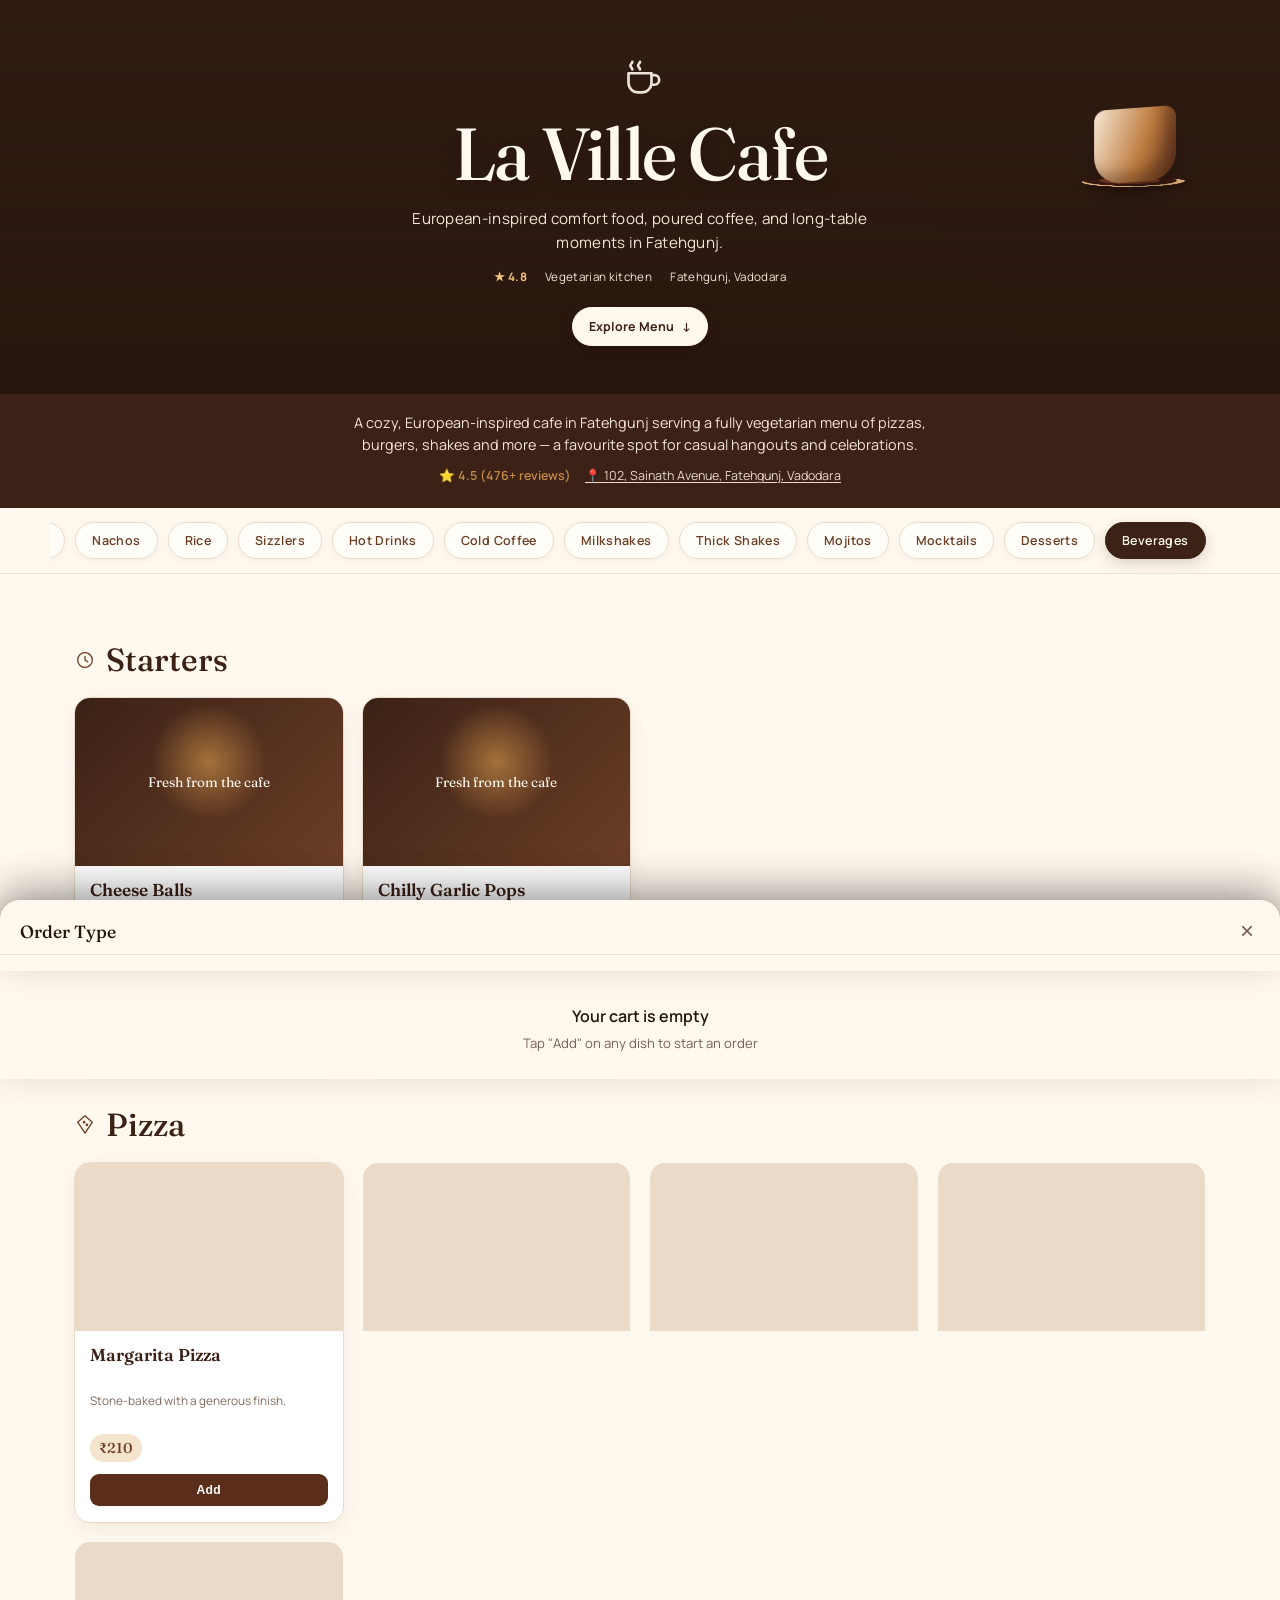
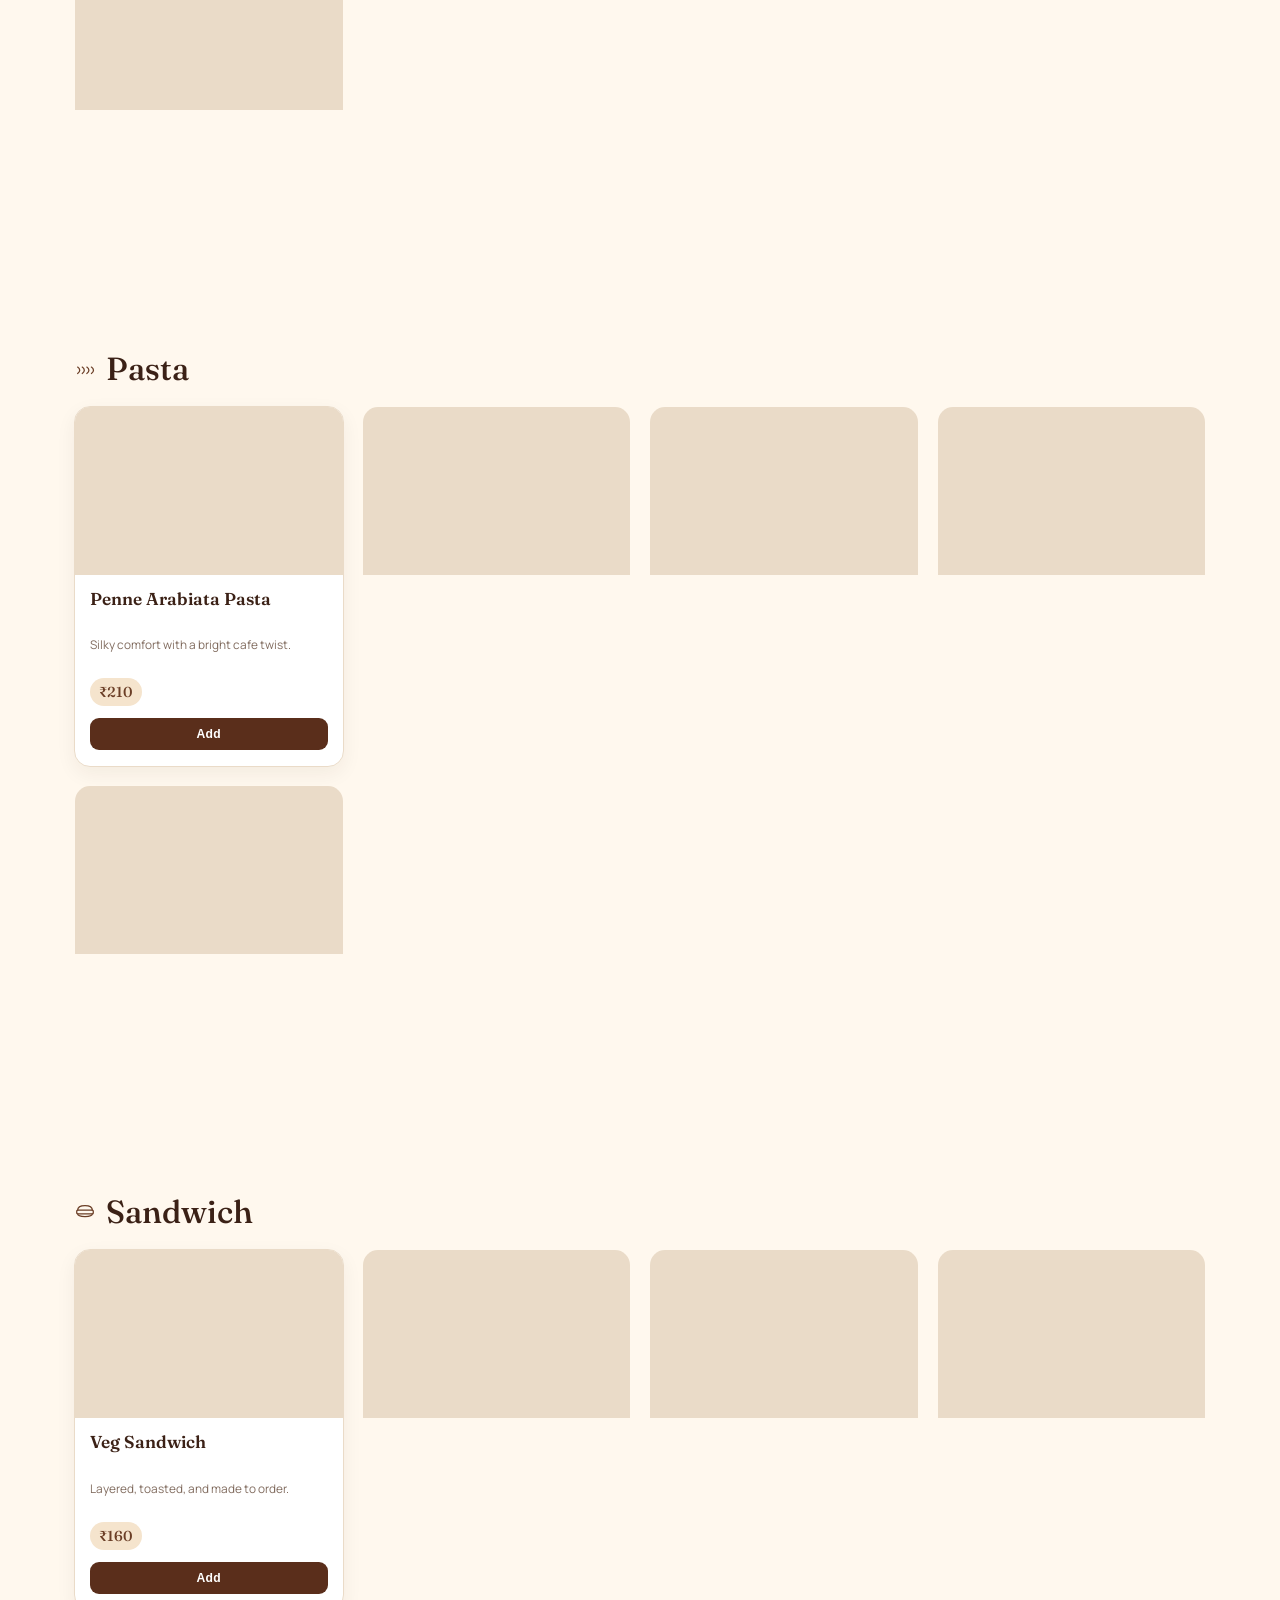
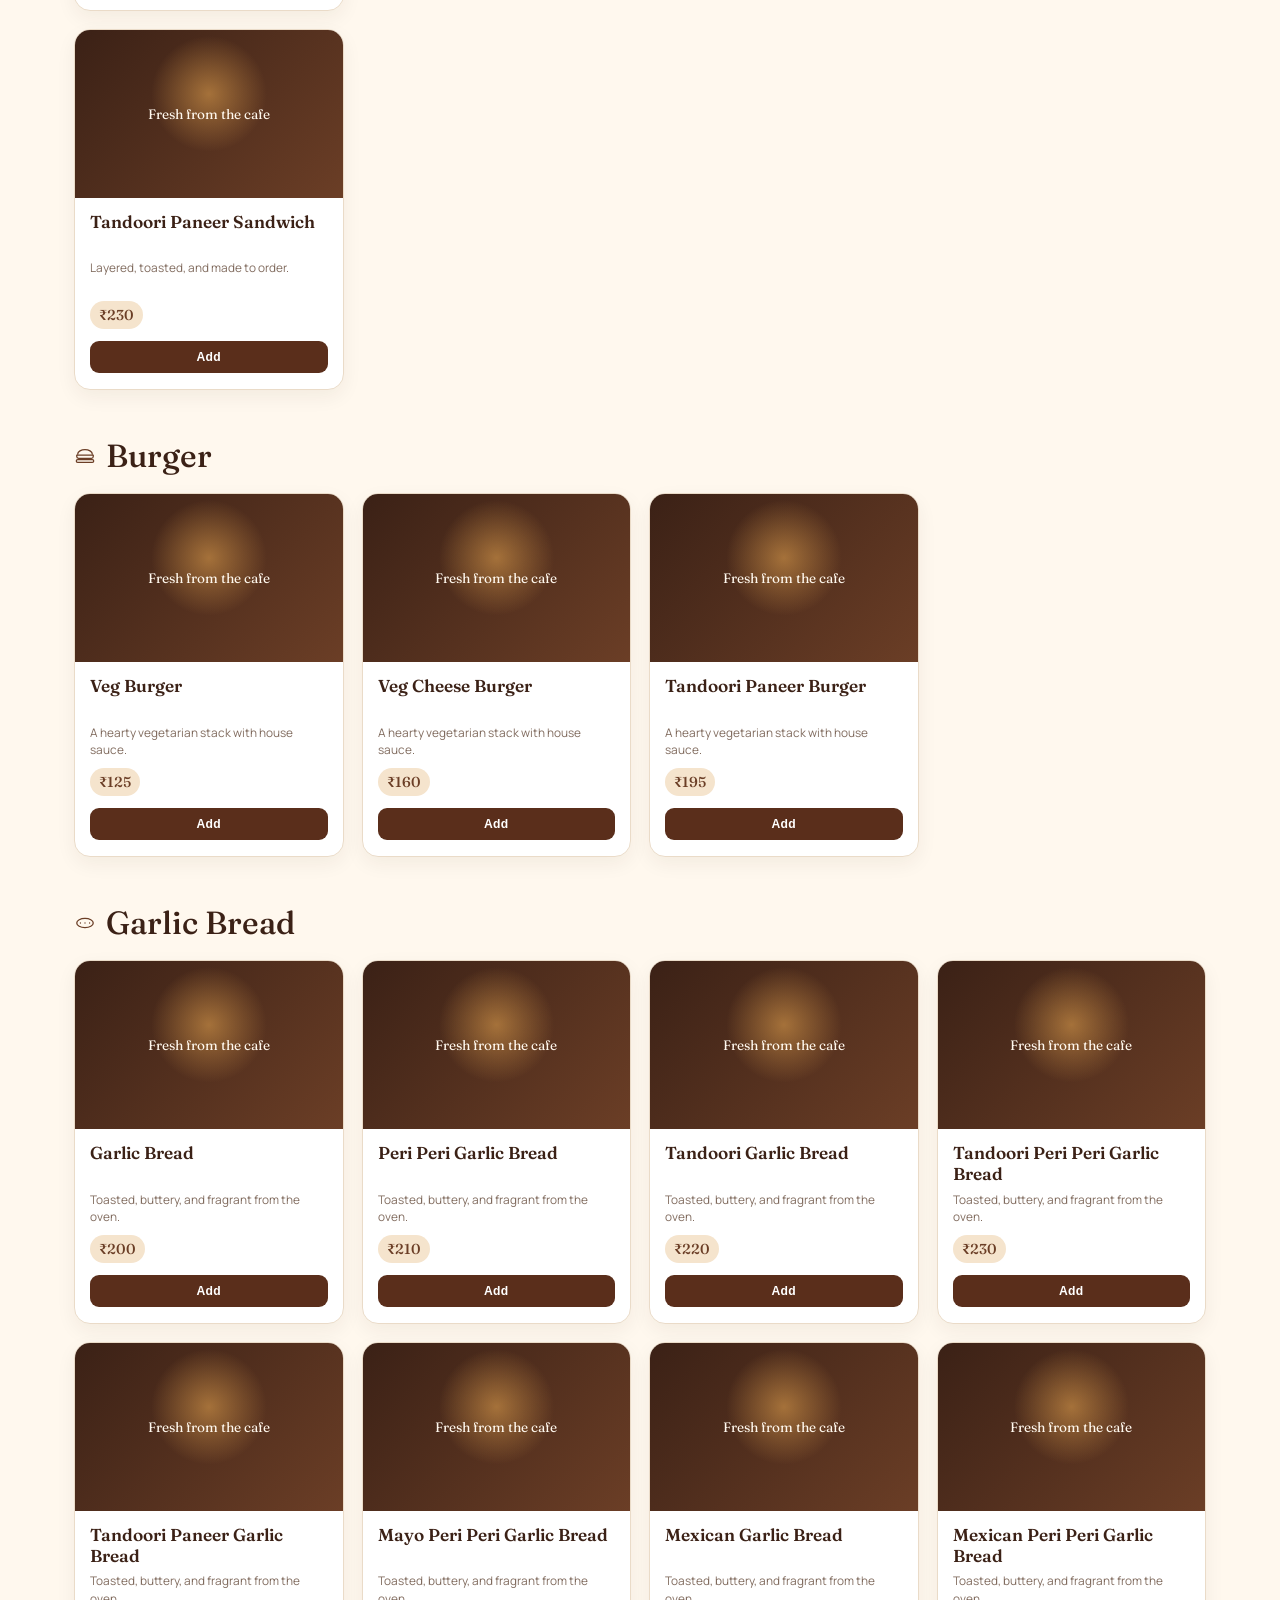
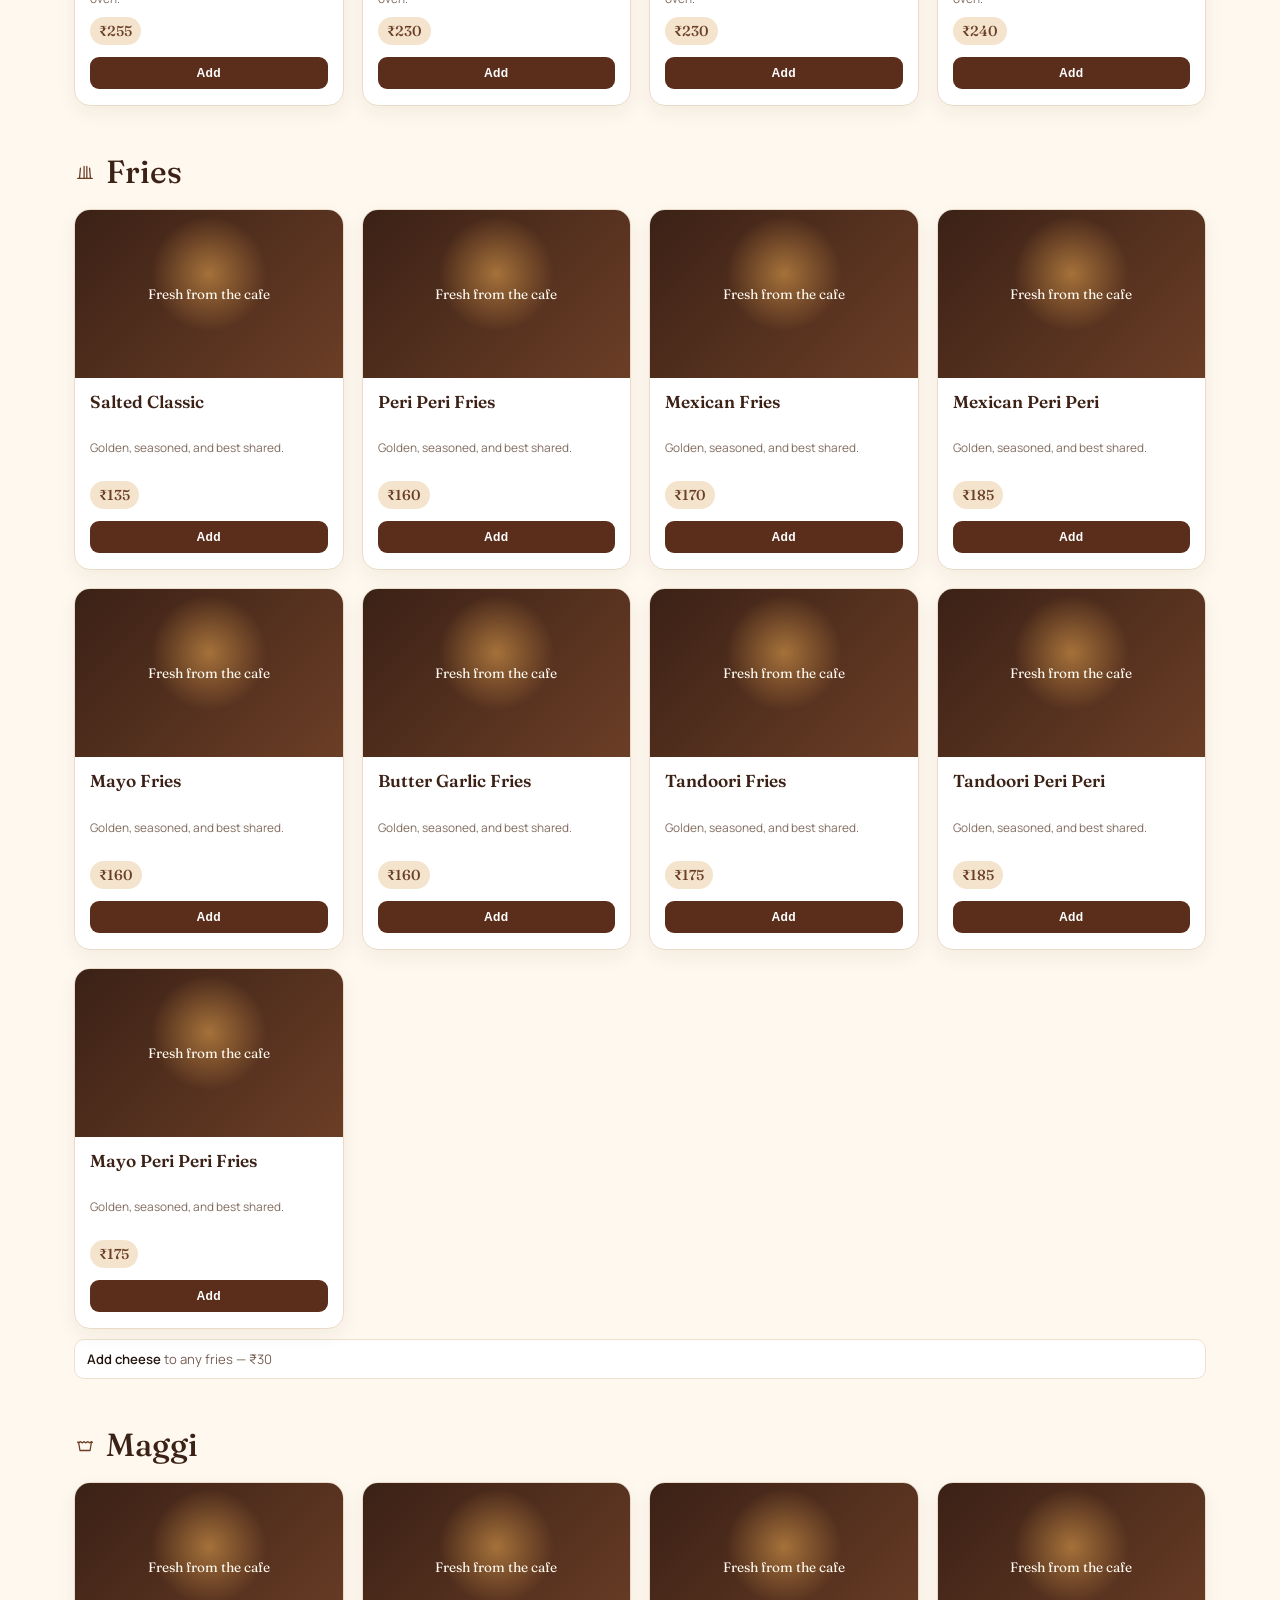
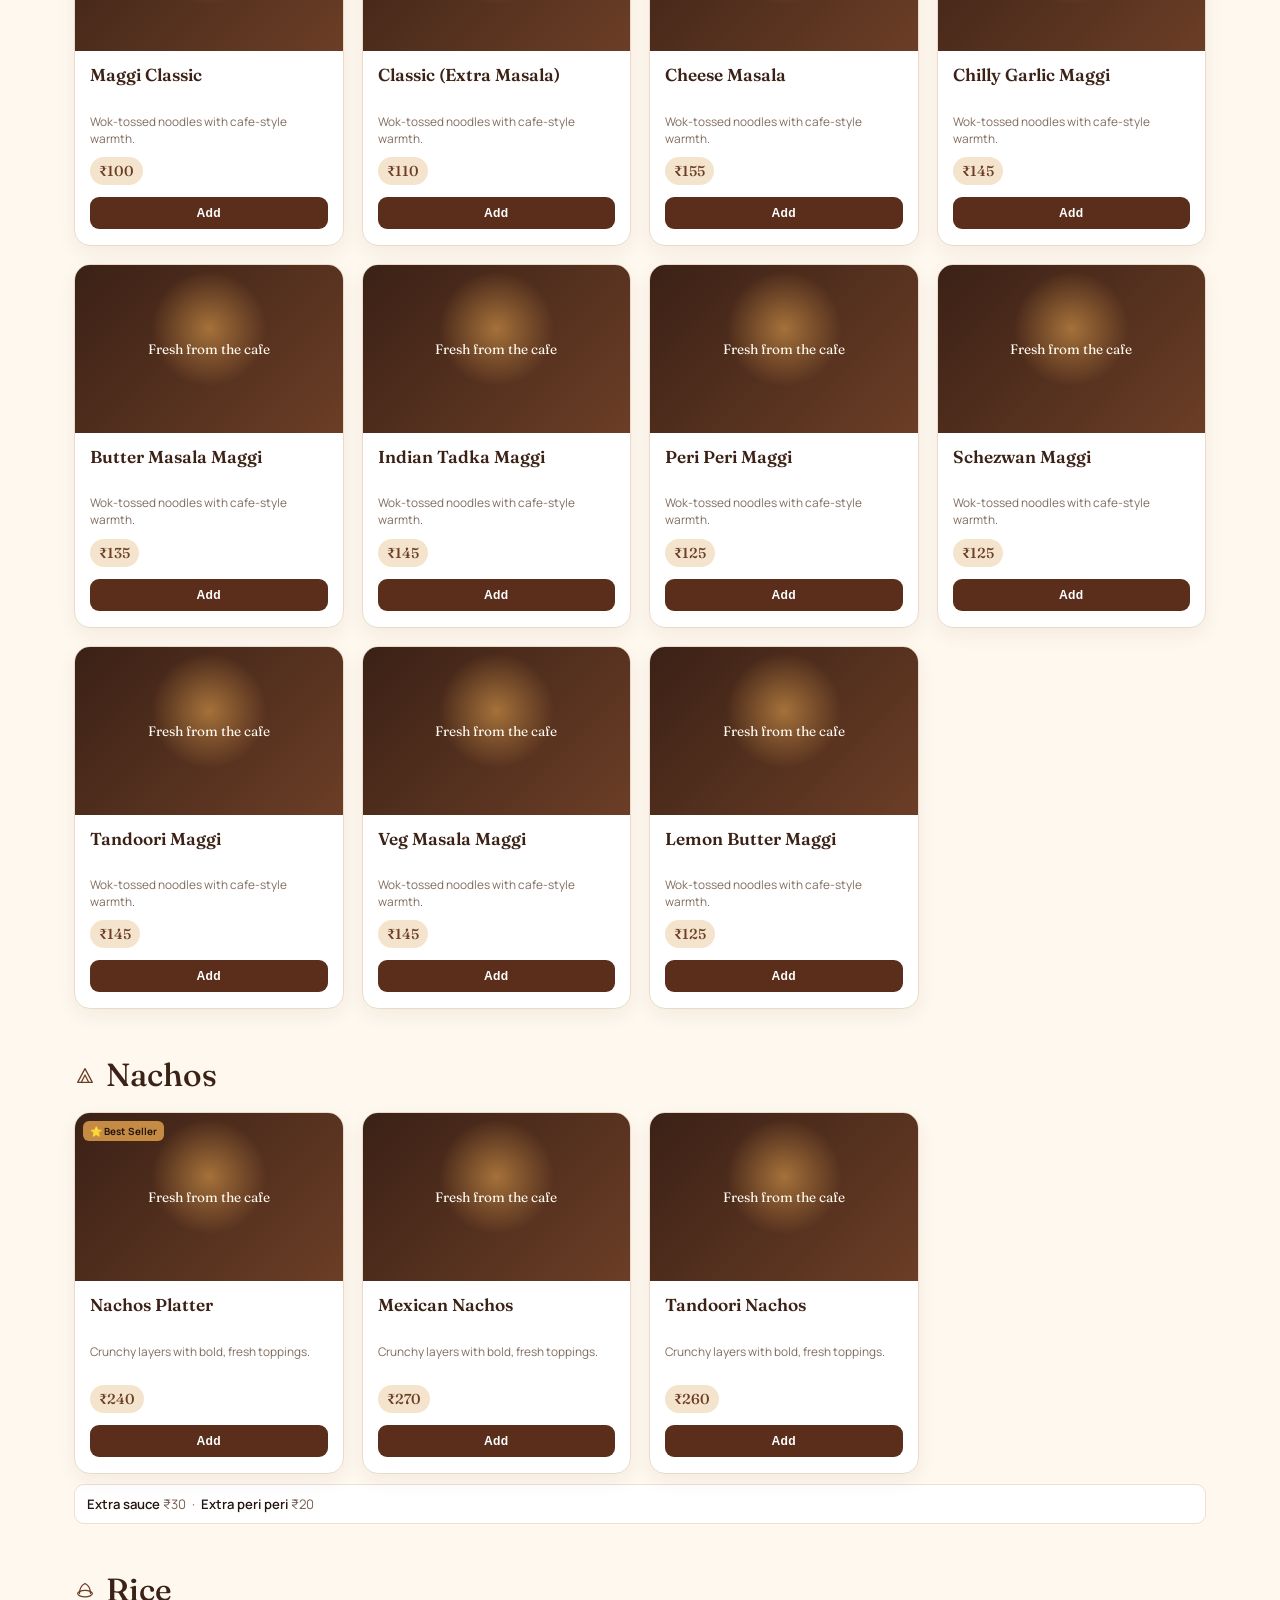
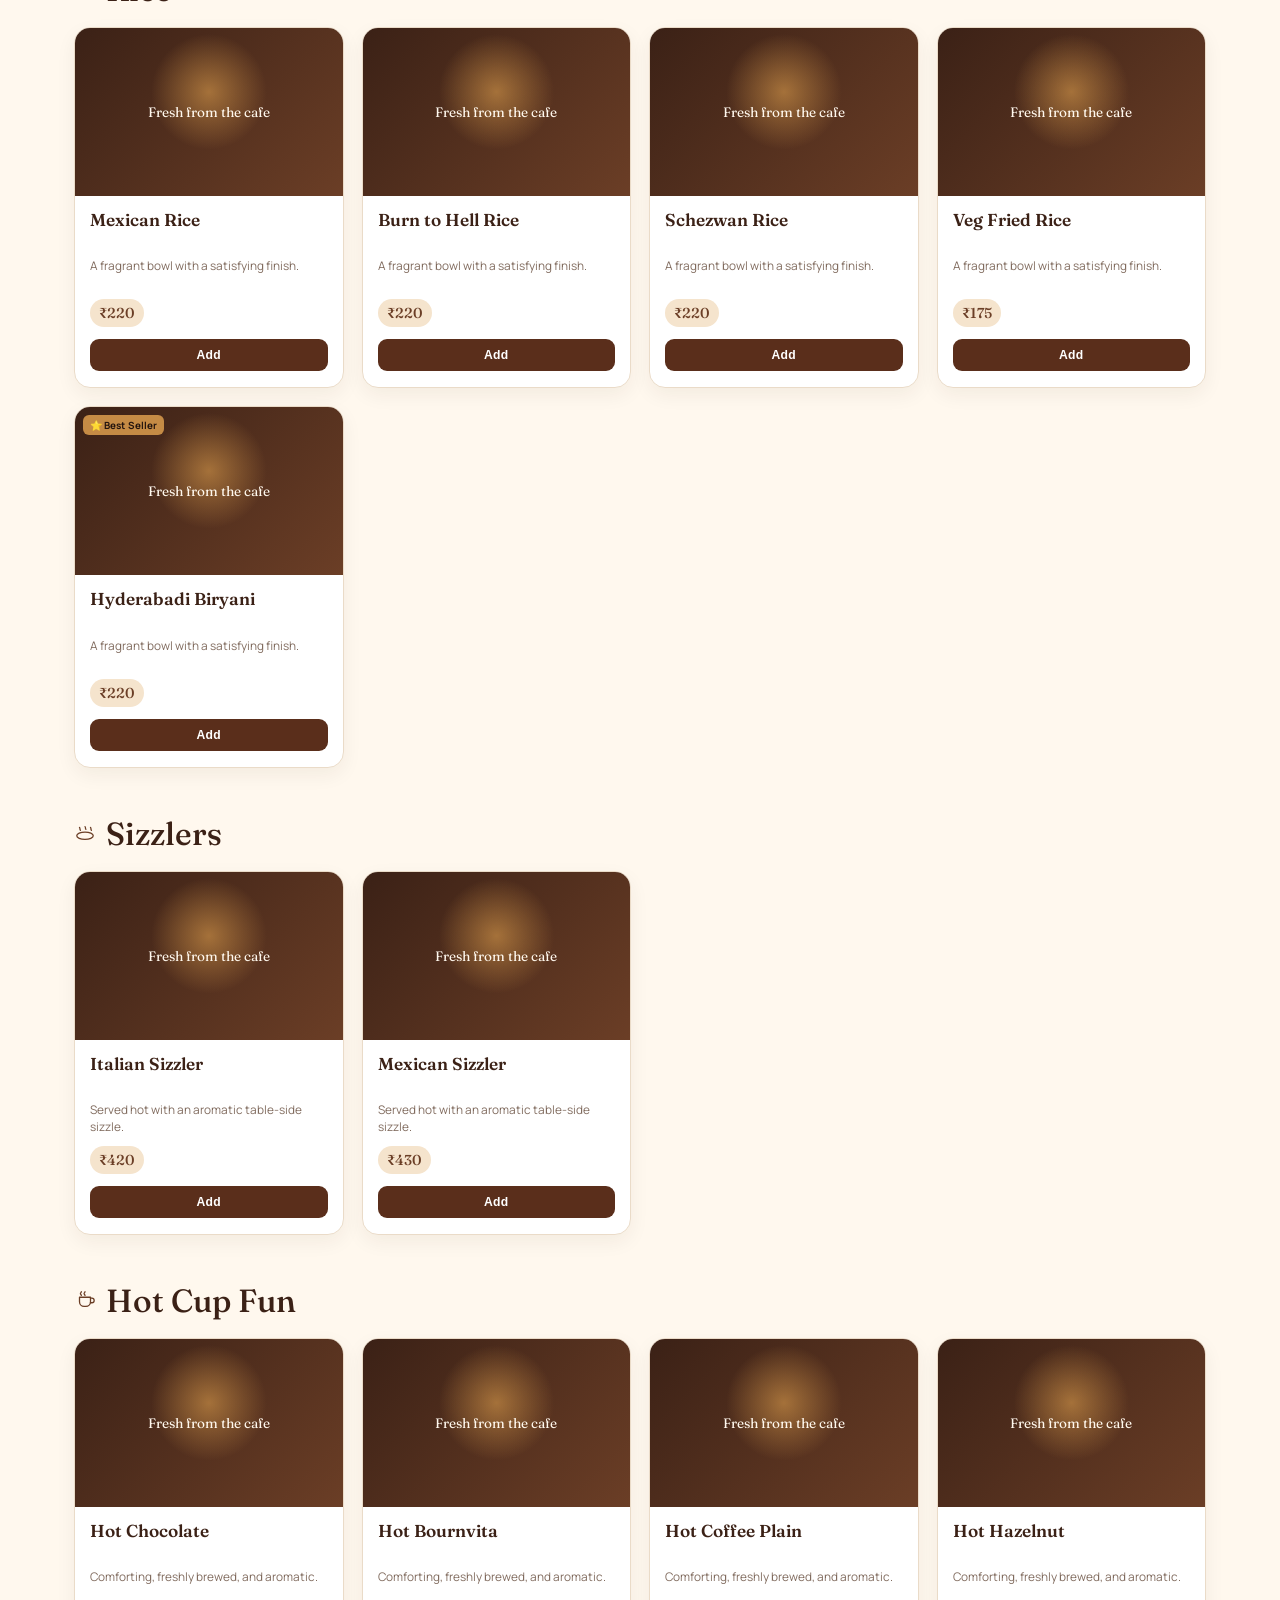
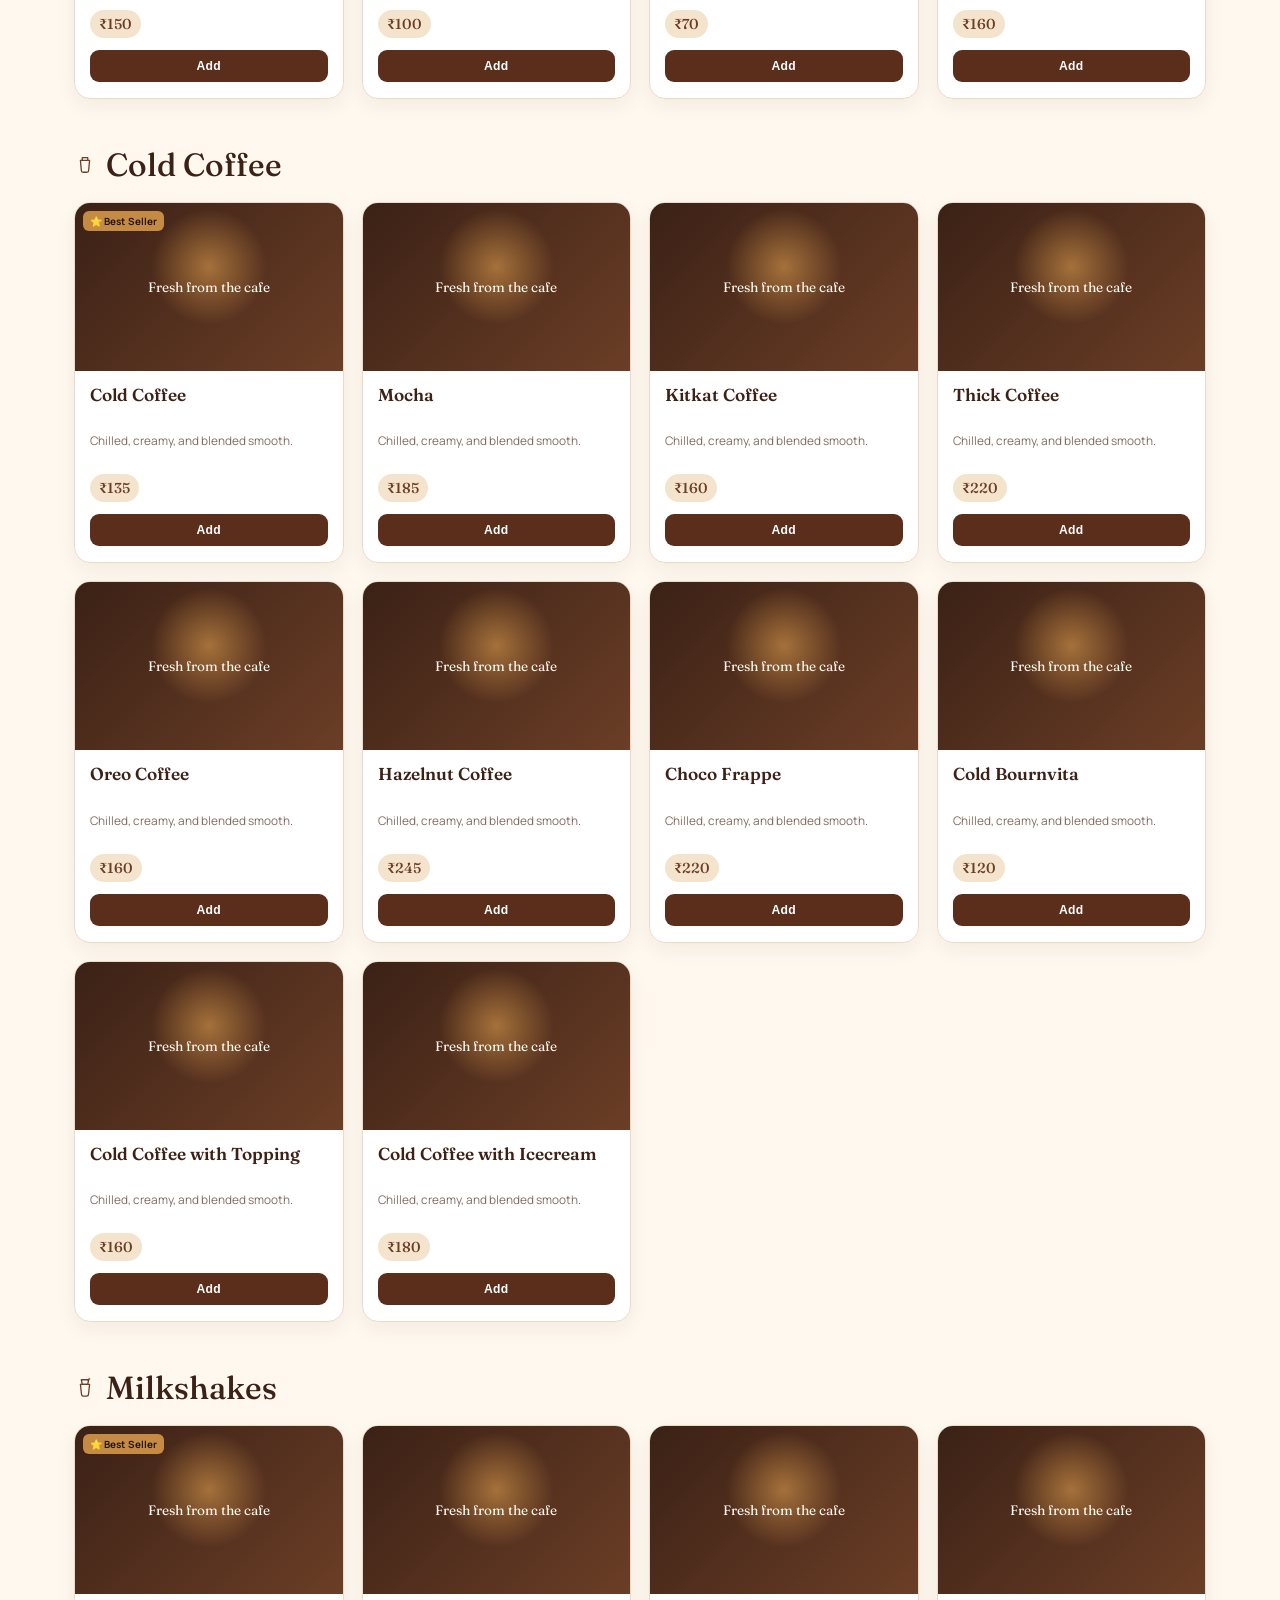
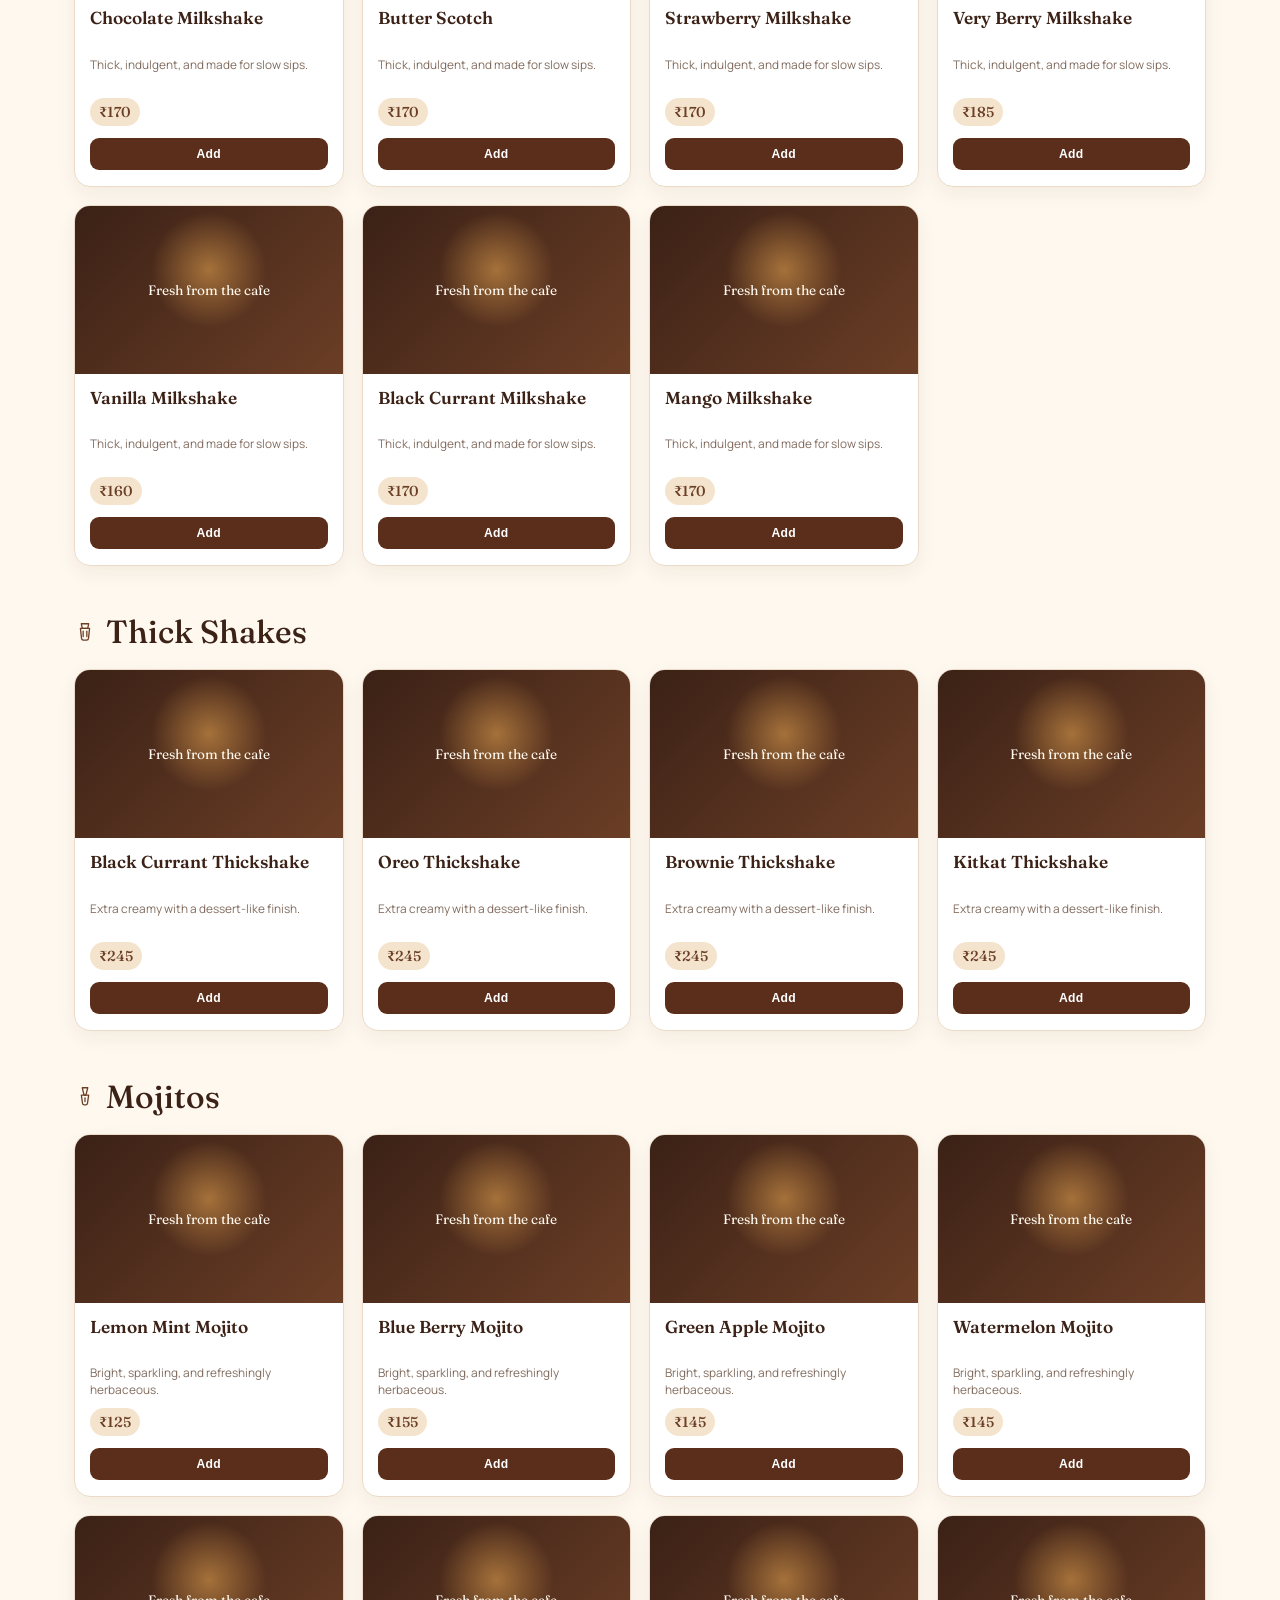
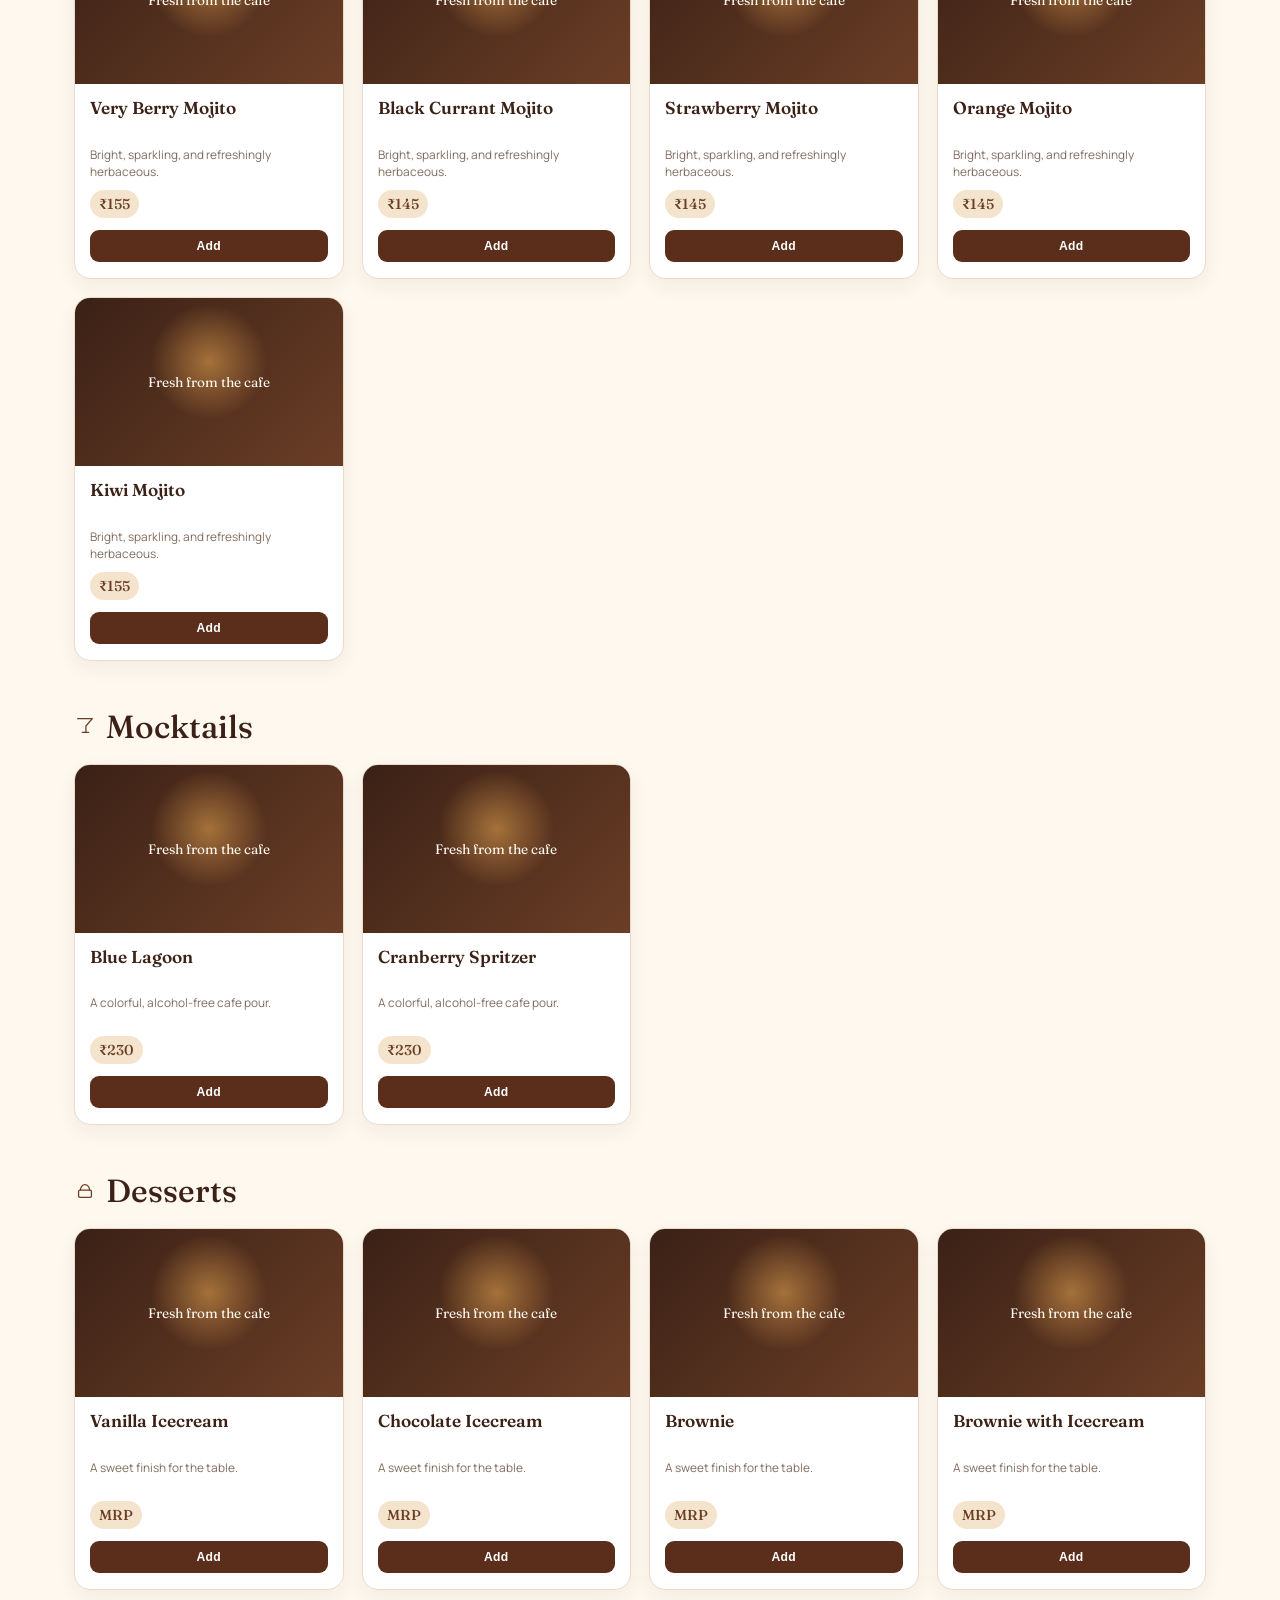
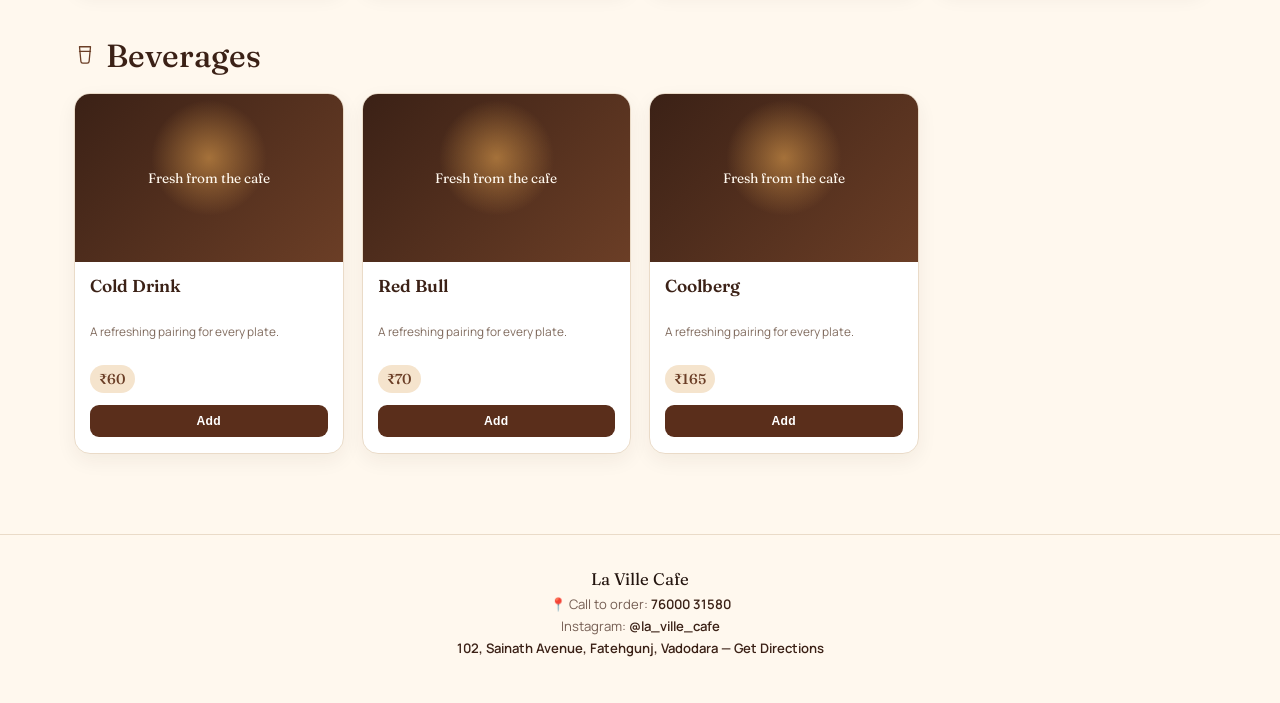
==== index.html @ bfaf83bd "Add files via upload" ====
<!DOCTYPE html>
<html lang="en">
<head>
<meta charset="UTF-8">
<meta name="viewport" content="width=device-width, initial-scale=1.0">
<title>La Ville Cafe — Menu</title>
<link rel="preconnect" href="https://fonts.googleapis.com">
<link href="https://fonts.googleapis.com/css2?family=Fraunces:opsz,wght@9..144,400;9..144,500;9..144,600&family=Manrope:wght@400;500;600;700&display=swap" rel="stylesheet">
<style>
  :root{
    --ink:#24150F;        /* Dark Espresso — main text */
    --ink-soft:#765F54;   /* Warm Gray — secondary text */
    --cream:#FFF8EE;      /* Warm Cream — main background */
    --panel:#FFFFFF;      /* White — cards */
    --olive:#6B3E26;      /* Coffee Brown — secondary brand */
    --olive-deep:#3B2116; /* Deep Espresso — primary brand */
    --line:#EDE0CF;       /* light divider, tuned for warm cream */
    --rule: rgba(36,21,15,0.14);
    --addcart:#5A2E1B;    /* Add to Cart button */
    --checkout-cta:#B9782C; /* Checkout / Payment button */
    --gold:#C58B45;       /* Caramel Gold accent */
    --success:#28734A;
    --error:#A33A3A;
  }
  *{box-sizing:border-box;}
  html{scroll-behavior:smooth;}
  html,body{margin:0;padding:0;}
  body{
    background:var(--cream);
    color:var(--ink);
    font-family:'Manrope',sans-serif;
  }
  /* ---------- HERO ---------- */
  .hero{
    padding:52px 24px 34px;
    text-align:center;
    position:relative;
    overflow:hidden;
    background:var(--olive-deep);
    color:var(--cream);
    animation:heroIn 0.9s ease both;
  }
  .hero::before{content:"";position:absolute;inset:0;background:linear-gradient(90deg,rgba(59,33,22,0.97),rgba(59,33,22,0.55)),url("https://cdn.21st.dev/assets/mirror/a1/a1faddabc2da5d4216759258797329cac7e26bf3e204f9205cf79f4fb6c090db.jpg") center/cover;opacity:0.72;transform:scale(1.04);animation:heroPhotoIn 1.2s ease both;}
  .hero > *{position:relative;z-index:2;}
  .hero-photo{width:76px;height:76px;object-fit:cover;border-radius:50%;border:2px solid rgba(255,248,238,0.5);margin-bottom:12px;box-shadow:0 8px 24px rgba(0,0,0,0.2);}
  @keyframes heroPhotoIn{from{opacity:0;transform:scale(1.12);}to{opacity:0.72;transform:scale(1.04);}}
  .hero-cta{display:inline-flex;gap:8px;align-items:center;margin-top:20px;padding:10px 16px;border:1px solid rgba(255,248,238,0.5);border-radius:999px;color:var(--cream);font-size:0.78rem;font-weight:700;text-decoration:none;transition:background 0.25s ease,transform 0.25s ease;}
  .hero-cta:hover{background:rgba(255,248,238,0.14);transform:translateY(-2px);}
  .hero-3d{position:absolute;right:7%;top:22%;width:110px;height:110px;z-index:1;pointer-events:none;transform-style:preserve-3d;animation:heroCupFloat 6s ease-in-out infinite;}
  .hero-3d::before{content:"";position:absolute;inset:20px 12px 14px;border-radius:12px 12px 28px 28px;background:linear-gradient(110deg,#f7e8d3,#bd7b3f 58%,#63341e);box-shadow:inset -12px -10px 14px rgba(39,17,8,.32),0 20px 24px rgba(20,8,3,.25);transform:rotateX(13deg) rotateY(-18deg);}
  .hero-3d::after{content:"";position:absolute;left:2px;right:2px;bottom:4px;height:22px;border-radius:50%;background:radial-gradient(ellipse at 45% 35%,#6e351e 0 36%,#35180f 38% 56%,#e3b37d 58% 66%,transparent 68%);transform:rotateX(62deg);filter:drop-shadow(0 8px 6px rgba(20,8,3,.3));}
  @keyframes heroCupFloat{0%,100%{transform:translate3d(0,0,0) rotate(-4deg);}50%{transform:translate3d(0,-12px,10px) rotate(5deg);}}
  .coffee-spill{position:fixed;inset:0;z-index:100;pointer-events:none;overflow:hidden;opacity:0;visibility:hidden;}
  .coffee-spill::before{content:"";position:absolute;left:83%;top:-12vh;width:6vw;min-width:42px;max-width:76px;height:112vh;background:linear-gradient(90deg,transparent 0 12%,#4b2112 22% 74%,transparent 88%);border-radius:50%;transform:translateX(-50%) rotate(4deg) scaleY(.05);transform-origin:top;filter:blur(.2px);}
  .coffee-spill::after{content:"";position:absolute;left:83%;top:0;width:42vw;height:20vh;min-height:100px;background:radial-gradient(ellipse at center,#8e4925 0 34%,#5a2816 48%,transparent 70%);transform:translate(-50%,-75%) scale(.4);filter:blur(1px);}
  .coffee-spill.active{opacity:1;visibility:visible;}
  .coffee-spill.active::before{animation:coffeePour .72s cubic-bezier(.55,.06,.68,.19) forwards;}
  .coffee-spill.active::after{animation:coffeeSplash .72s cubic-bezier(.2,.8,.3,1) .35s forwards;}
  @keyframes coffeePour{0%{transform:translateX(-50%) scaleY(.05);}58%{transform:translateX(-50%) scaleY(1);}100%{transform:translateX(-50%) scaleY(1);opacity:.9;}}
  @keyframes coffeeSplash{0%{transform:translate(-50%,-75%) scale(.4);}70%{transform:translate(-50%,2%) scale(1.05);}100%{transform:translate(-50%,5%) scale(1.2);opacity:0;}}
  @media(prefers-reduced-motion:reduce){.coffee-spill{display:none;}}
  .category-transition{position:fixed;inset:0;z-index:90;pointer-events:none;display:grid;place-items:center;opacity:0;visibility:hidden;background:rgba(59,33,22,.08);}
  .category-transition span{font-size:4.5rem;filter:drop-shadow(0 18px 16px rgba(59,33,22,.28));transform:translate3d(-42vw,18vh,0) rotate(-28deg) scale(.55);}
  .category-transition.active{opacity:1;visibility:visible;}
  .category-transition.active span{animation:categoryFoodSweep .7s cubic-bezier(.18,.75,.25,1) forwards;}
  @keyframes categoryFoodSweep{0%{transform:translate3d(-42vw,18vh,0) rotate(-28deg) scale(.55);opacity:0;}18%{opacity:1;}72%{transform:translate3d(8vw,-3vh,0) rotate(18deg) scale(1.12);opacity:1;}100%{transform:translate3d(44vw,-18vh,0) rotate(36deg) scale(.72);opacity:0;}}
  @media(prefers-reduced-motion:reduce){.category-transition{display:none;}}
  .card{transform-style:preserve-3d;perspective:900px;}
  .card-media{transform:translateZ(0);transition:transform .45s cubic-bezier(.2,.7,.2,1),box-shadow .45s ease;}
  @media (hover:hover){.card:hover .card-media{transform:translateZ(12px) rotateX(2deg);box-shadow:0 18px 22px rgba(59,33,22,.16);}.card:hover .card-body{transform:translateZ(6px);}.card-body{transition:transform .45s ease;}}
  .section-3d-divider{height:110px;margin:12px auto 0;max-width:980px;position:relative;overflow:hidden;pointer-events:none;}
  .section-3d-divider::before{content:"";position:absolute;left:10%;right:10%;top:52%;height:2px;background:linear-gradient(90deg,transparent,var(--gold),transparent);box-shadow:0 12px 24px rgba(185,120,44,.2);}
  .section-3d-divider::after{content:"";position:absolute;left:50%;top:30%;width:30px;height:30px;border-radius:50%;background:radial-gradient(circle at 35% 30%,#f6d49c,#9b5729 55%,#3b2116 57%);box-shadow:14px 8px 0 -5px #c58b45,-18px 14px 0 -7px #6b3e26;transform:translateX(-50%) rotateX(52deg) rotateZ(20deg);animation:dividerDrift 5s ease-in-out infinite;}
  @keyframes dividerDrift{50%{transform:translate(-50%,-8px) rotateX(52deg) rotateZ(200deg);}}
  @keyframes heroIn{
    from{opacity:0; transform:translateY(-8px);}
    to{opacity:1; transform:translateY(0);}
  }
  .hero svg{width:46px;height:46px;margin-bottom:14px;opacity:0.9;}
  .hero h1{
    font-family:'Fraunces',serif;
    font-weight:500;
    font-size:2.5rem;
    letter-spacing:0.01em;
    margin:0 0 6px;
  }
  .hero p{
    margin:0;
    font-size:0.85rem;
    letter-spacing:0.08em;
    text-transform:uppercase;
    color:#c9c3ac;
  }

  /* ---------- NAV ---------- */
  .nav-wrap{
    position:sticky; top:0; z-index:20;
    background:var(--cream);
    border-bottom:1px solid var(--line);
  }
  .nav{
    display:flex;
    gap:8px;
    overflow-x:auto;
    padding:12px 16px;
    scrollbar-width:none;
  }
  .nav::-webkit-scrollbar{display:none;}
  .nav-btn{
    flex:0 0 auto;
    font-size:0.78rem;
    font-weight:600;
    letter-spacing:0.03em;
    color:var(--olive-deep);
    background:var(--panel);
    border:1px solid var(--line);
    padding:7px 14px;
    border-radius:999px;
    white-space:nowrap;
    font-family:'Manrope',sans-serif;
    transition:background 0.2s ease, color 0.2s ease, border-color 0.2s ease;
  }
  .nav-btn.active{background:var(--olive-deep); color:var(--cream); border-color:var(--olive-deep);}

  /* ---------- MAIN ---------- */
  main{max-width:520px; margin:0 auto; padding:8px 20px 60px;}

  section{padding-top:36px; scroll-margin-top:64px;}

  .cat-head{
    display:flex;
    align-items:center;
    gap:10px;
    margin-bottom:4px;
  }
  .cat-head svg{width:22px;height:22px; color:var(--olive); flex:0 0 auto;}
  .cat-head h2{
    font-family:'Fraunces',serif;
    font-weight:500;
    font-size:1.5rem;
    margin:0;
  }
  .cat-sub{
    font-size:0.78rem;
    color:var(--ink-soft);
    margin:2px 0 16px 32px;
  }

  .item{
    display:flex;
    align-items:baseline;
    gap:8px;
    padding:10px 0;
    border-bottom:1px solid var(--rule);
  }
  .item:last-child{border-bottom:none;}
  .item-name{
    font-size:0.98rem;
    font-weight:500;
  }
  .item-leader{
    flex:1;
    border-bottom:1px dotted var(--line);
    margin-bottom:5px;
    min-width:12px;
  }
  .item-price{
    font-family:'Fraunces',serif;
    font-size:1rem;
    font-weight:500;
    color:var(--olive-deep);
    white-space:nowrap;
  }
  .item-note{
    display:block;
    font-size:0.72rem;
    color:var(--ink-soft);
    margin-top:2px;
  }

  .addon{
    margin-top:10px;
    padding:10px 12px;
    background:var(--panel);
    border:1px solid var(--line);
    border-radius:10px;
    font-size:0.82rem;
    color:var(--ink-soft);
  }
  .addon strong{color:var(--ink); font-weight:600;}

  footer{
    text-align:center;
    padding:34px 20px 46px;
    color:var(--ink-soft);
    font-size:0.82rem;
  }
  footer .name{
    font-family:'Fraunces',serif;
    color:var(--ink);
    font-size:1.05rem;
    margin-bottom:6px;
  }
  footer a{color:var(--olive-deep); text-decoration:none; font-weight:600;}

  @media (prefers-reduced-motion: reduce){
    .hero{animation:none;}
  }

  .about-strip{
    background:var(--olive-deep);
    padding:0 24px 22px;
    text-align:center;
  }
  .about-text{
    color:#e9d9c8;
    font-size:0.85rem;
    line-height:1.5;
    max-width:480px;
    margin:0 auto 12px;
  }
  .about-meta{
    display:flex; flex-wrap:wrap; justify-content:center; gap:14px;
    font-size:0.78rem;
  }
  .about-meta span{color:var(--gold); font-weight:600;}
  .about-meta a{color:#e9d9c8; text-decoration:underline; text-underline-offset:2px;}

  .gallery-wrap{background:var(--olive-deep); padding:0 0 22px;}
  .gallery{
    display:flex;
    gap:10px;
    overflow-x:auto;
    padding:0 20px;
    scrollbar-width:none;
  }
  .gallery::-webkit-scrollbar{display:none;}
  .gallery img{
    flex:0 0 auto;
    width:130px;
    height:130px;
    object-fit:cover;
    border-radius:10px;
  }

  .grid{
    display:grid;
    grid-template-columns:repeat(auto-fill, minmax(140px, 1fr));
    gap:12px;
    margin-top:14px;
  }
  .card{
    background:var(--panel);
    border:1px solid var(--line);
    border-radius:14px;
    overflow:hidden;
    display:flex;
    flex-direction:column;
  }
  .card-media{
    position:relative;
    height:78px;
    display:flex;
    align-items:center;
    justify-content:center;
    background:linear-gradient(135deg, var(--olive-deep), var(--olive));
    overflow:hidden;
  }
  .fly-clone::after{content:"";position:absolute;inset:0;background:linear-gradient(125deg,rgba(255,255,255,0.5),transparent 32%,transparent 68%,rgba(36,21,15,0.22));opacity:0.7;mix-blend-mode:screen;}
  .fly-clone.food-shape-pizza{border-radius:50%;clip-path:circle(48% at 50% 50%);}
  .fly-clone.food-shape-pasta{border-radius:42%;clip-path:ellipse(45% 48% at 50% 50%);}
  .fly-clone.food-shape-burger{border-radius:28% 28% 42% 42%;clip-path:inset(8% 3% 8% 3% round 24%);}
  .fly-clone.food-shape-fries{border-radius:34% 34% 46% 46%;clip-path:ellipse(42% 48% at 50% 50%);}
  .fly-clone.food-shape-drink{border-radius:24% 24% 42% 42%;clip-path:inset(5% 12% 4% 12% round 24%);}
  .fly-clone.food-shape-default{border-radius:42%;clip-path:ellipse(45% 48% at 50% 50%);}
  .money-flight{position:fixed;z-index:210;pointer-events:none;padding:9px 14px;border:1px solid rgba(255,248,238,.7);border-radius:999px;background:linear-gradient(135deg,#fff8ee 0%,#f0c47d 58%,#c58b45 100%);color:#3b2116;font-size:.82rem;font-weight:800;white-space:nowrap;box-shadow:0 12px 28px rgba(59,33,22,.3),0 0 0 5px rgba(240,196,125,.16);will-change:transform,opacity;}
  .money-flight::first-letter{font-size:1rem;}
  @keyframes moneyPop{0%{opacity:0;transform:translate3d(0,0,0) scale(.55) rotate(-5deg);}14%{opacity:1;transform:translate3d(0,-14px,0) scale(1.04) rotate(-2deg);}48%{opacity:1;transform:translate3d(var(--money-mid-x),var(--money-mid-y),0) scale(.9) rotate(2deg);}78%{opacity:.84;transform:translate3d(var(--money-near-x),var(--money-near-y),0) scale(.68) rotate(4deg);}100%{opacity:.08;transform:translate3d(var(--money-x),var(--money-y),0) scale(.42) rotate(6deg);}}
  .money-flight.fly{animation:moneyPop 1.5s cubic-bezier(.22,.72,.28,1) forwards;}
  .item-modal{position:fixed;inset:0;z-index:120;display:grid;place-items:center;padding:20px;background:rgba(36,21,15,.52);opacity:0;visibility:hidden;transition:opacity .25s ease,visibility .25s ease;}
  .item-modal.open{opacity:1;visibility:visible;}
  .item-modal-card{position:relative;width:min(440px,100%);overflow:hidden;border:1px solid rgba(255,248,238,.55);border-radius:22px;background:var(--cream);box-shadow:0 24px 70px rgba(36,21,15,.3);transform:translateY(18px) scale(.96);transition:transform .3s cubic-bezier(.2,.8,.2,1);}
  .item-modal.open .item-modal-card{transform:translateY(0) scale(1);}
  .item-modal-image{height:240px;background:var(--olive-deep) center/cover;}
  .item-modal-body{padding:20px;}.item-modal-body h3{margin:0;color:var(--olive-deep);font:500 1.65rem 'Fraunces',serif;}.item-modal-body p{margin:8px 0 16px;color:var(--ink-soft);font-size:.82rem;line-height:1.55;}.item-modal-price{display:inline-block;padding:6px 11px;border-radius:999px;background:#f5e4cd;color:var(--olive-deep);font:500 1rem 'Fraunces',serif;}.item-modal-add{width:100%;margin-top:18px;padding:12px;border:0;border-radius:10px;background:var(--addcart);color:#fff;font:700 .86rem 'Manrope',sans-serif;cursor:pointer;}.item-modal-close{position:absolute;top:12px;right:12px;width:34px;height:34px;border:1px solid rgba(255,248,238,.7);border-radius:50%;background:rgba(59,33,22,.72);color:#fff;font-size:1.25rem;line-height:1;cursor:pointer;}
  @media(prefers-reduced-motion:reduce){.item-modal,.item-modal-card{transition:none;}}
  .card-media svg{width:28px;height:28px;color:#f2efe4; position:relative; z-index:1;}
  .card-media img{
    position:absolute; inset:0;
    width:100%; height:100%;
    object-fit:cover;
    z-index:2;
    transition:transform 0.45s cubic-bezier(.2,.7,.2,1), opacity 0.3s ease;
  }
  .card-media.is-fallback::after{content:"Fresh from the cafe";position:absolute;inset:0;display:flex;align-items:center;justify-content:center;padding:10px;color:#fff8ee;font-family:'Fraunces',serif;font-size:0.85rem;text-align:center;background:radial-gradient(circle at 50% 38%,rgba(197,139,69,0.72),transparent 34%),linear-gradient(135deg,var(--olive-deep),var(--olive));z-index:1;}
  .veg-dot{
    position:absolute;
    top:8px; right:8px;
    width:14px;height:14px;
    border-radius:4px;
    background:#fff;
    border:1px solid #2e7d32;
    display:flex;align-items:center;justify-content:center;
  }
  .veg-dot::after{
    content:"";
    width:7px;height:7px;
    border-radius:50%;
    background:#2e7d32;
  }
  .card-body{padding:10px 11px 12px;}
  .card-name{
    font-size:0.82rem;
    font-weight:600;
    line-height:1.28;
    min-height:2.1em;
  }
  .card-price{
    font-family:'Fraunces',serif;
    font-weight:500;
    font-size:0.92rem;
    color:var(--olive);
    margin-top:6px;
  }
  @keyframes justAddedPulse{
    0%{transform:scale(1);}
    35%{transform:scale(1.035);}
    100%{transform:scale(1);}
  }
  .card.just-added{animation:justAddedPulse 0.4s ease;}
  .card.just-added .card-media{box-shadow:inset 0 0 0 3px var(--gold);}
  .card.just-added .card-media img{filter:saturate(1.18) contrast(1.04);}

  .food-badge{
    position:absolute; top:8px; left:8px;
    font-size:0.62rem; font-weight:700;
    padding:3px 7px; border-radius:6px;
    color:#fff; z-index:3;
    letter-spacing:0.01em;
  }
  .food-badge.bestseller{background:var(--gold); color:var(--ink);}
  .food-badge.popular{background:var(--olive-deep);}
  .food-badge.new{background:var(--success);}

  /* ---------- CART ---------- */
  .card-action{margin-top:8px;}
  .add-btn{
    background:var(--addcart);
    color:#fff;
    border:none;
    border-radius:8px;
    font-size:0.76rem;
    font-weight:700;
    letter-spacing:0.02em;
    padding:7px 14px;
  }
  .add-btn:active{transform:scale(0.94);}
  .qty-control{
    display:flex; align-items:center; gap:10px;
    background:var(--cream);
    border:1px solid var(--line);
    border-radius:8px;
    padding:5px 10px;
    width:fit-content;
  }
  .qty-control button{
    background:none; border:none;
    font-size:1rem; font-weight:700;
    color:var(--olive-deep);
    line-height:1;
    padding:0 2px;
  }
  .qty-control span{font-weight:700; font-size:0.85rem; min-width:14px; text-align:center;}

  .cart-bar{
    position:fixed;
    left:0; right:0; bottom:0;
    transform:translateY(140%);
    background:var(--olive-deep);
    color:#fff;
    border:none;
    padding:14px 20px;
    display:flex; align-items:center; justify-content:space-between; gap:12px;
    box-shadow:0 -8px 24px rgba(0,0,0,0.18);
    z-index:40;
    transition:transform 0.3s cubic-bezier(0.2,0.8,0.2,1);
    font-family:'Manrope',sans-serif;
  }
  .cart-bar.visible{transform:translateY(0);}
  .cart-bar-count{font-weight:700; font-size:0.88rem;}
  .cart-bar-total{font-weight:800; font-size:0.95rem;}
  .cart-bar-view{
    font-weight:700; font-size:0.85rem;
    color:var(--gold);
    letter-spacing:0.02em;
  }
  .cart-toast{position:fixed;right:20px;bottom:76px;z-index:45;display:flex;align-items:center;gap:12px;max-width:340px;padding:11px 12px 11px 14px;border:1px solid rgba(255,248,238,.24);border-radius:14px;background:rgba(59,33,22,.96);color:#fff8ee;box-shadow:0 14px 34px rgba(36,21,15,.25);opacity:0;transform:translateY(16px) scale(.96);pointer-events:none;transition:opacity .28s ease,transform .28s cubic-bezier(.2,.8,.2,1);}
  .cart-toast.show{opacity:1;transform:translateY(0) scale(1);pointer-events:auto;}
  .cart-toast-icon{width:38px;height:38px;flex:0 0 auto;border-radius:9px;background-position:center;background-size:cover;box-shadow:0 4px 10px rgba(0,0,0,.2);}
  .cart-toast-copy{min-width:0;font-size:.76rem;line-height:1.35;}.cart-toast-copy strong{display:block;color:#f0c47d;font-size:.68rem;text-transform:uppercase;letter-spacing:.09em;}.cart-toast-copy span{display:block;max-width:190px;overflow:hidden;text-overflow:ellipsis;white-space:nowrap;}
  .cart-toast-action{border:0;border-left:1px solid rgba(255,248,238,.2);padding:5px 0 5px 12px;background:none;color:#f0c47d;font-size:.72rem;font-weight:700;white-space:nowrap;cursor:pointer;}
  @media(max-width:520px){.cart-toast{left:14px;right:14px;bottom:70px;max-width:none;}.cart-toast-action{margin-left:auto;}}
  .clear-cart-btn{display:block;width:100%;margin:10px 0 0;padding:8px;border:1px solid rgba(163,58,58,.3);border-radius:8px;background:transparent;color:var(--error);font:600 .75rem 'Manrope',sans-serif;cursor:pointer;transition:background .2s ease,color .2s ease;}
  .clear-cart-btn:hover{background:#fff0ed;color:#7e2424;}

  .cart-overlay{
    position:fixed; inset:0;
    background:rgba(38,36,31,0.45);
    z-index:50;
  }
  .cart-drawer{
    position:fixed;
    left:0; right:0; bottom:0;
    max-height:80vh;
    background:var(--cream);
    border-radius:20px 20px 0 0;
    z-index:60;
    display:flex; flex-direction:column;
    transform:translateY(100%);
    transition:transform 0.3s cubic-bezier(0.2,0.8,0.2,1);
    box-shadow:0 -10px 40px rgba(0,0,0,0.2);
  }
  .cart-drawer.open{transform:translateY(0);}
  .cart-drawer-header{
    display:flex; align-items:center; justify-content:space-between;
    padding:18px 20px 10px;
    border-bottom:1px solid var(--line);
  }
  .cart-drawer-header h3{
    font-family:'Fraunces',serif; font-weight:500; margin:0; font-size:1.1rem;
  }
  .cart-close{background:none; border:none; font-size:1.5rem; color:var(--ink-soft); line-height:1;}
  .cart-items{overflow-y:auto; padding:8px 20px; flex:1;}
  .cart-row{
    display:flex; align-items:center;
    gap:10px; padding:11px 0; border-bottom:1px solid var(--rule);
  }
  .cart-row-media{
    width:48px; height:48px; border-radius:8px; overflow:hidden; flex:0 0 auto;
    background:linear-gradient(135deg, var(--olive-deep), var(--olive));
  }
  .cart-row-media img{width:100%; height:100%; object-fit:cover;}
  .cart-row-info{flex:1; min-width:0;}
  .cart-row-name{font-weight:600; font-size:0.88rem;}
  .cart-row-price{font-size:0.76rem; color:var(--ink-soft); margin-bottom:4px;}
  .cart-row-remove{
    background:none; border:none; color:var(--error); font-size:1.2rem;
    line-height:1; padding:4px 6px; flex:0 0 auto;
  }
  .cart-subtotal-row{
    display:flex; justify-content:space-between; font-size:0.86rem;
    color:var(--ink-soft); margin-bottom:6px;
  }
  .cart-empty{text-align:center; padding:34px 20px 26px; color:var(--ink-soft);}
  .cart-empty p{font-weight:600; color:var(--ink); margin:0 0 4px;}
  .cart-empty span{font-size:0.82rem;}
  .cart-footer{padding:14px 20px 20px; border-top:1px solid var(--line); background:var(--panel);}
  .cart-total-row{
    display:flex; justify-content:space-between; font-weight:700; font-size:1rem;
    margin-bottom:12px; color:var(--olive-deep);
  }
  .whatsapp-btn{
    width:100%; background:#25D366; color:#fff; border:none; border-radius:10px;
    padding:13px; font-weight:700; font-size:0.88rem;
    display:flex; align-items:center; justify-content:center; gap:8px;
  }

  /* ---------- CHECKOUT ---------- */
  .co-option{
    display:flex; align-items:center; justify-content:space-between;
    padding:16px; border:1.5px solid var(--line); border-radius:12px;
    margin-bottom:12px; cursor:pointer; background:var(--panel);
  }
  .co-option.selected{border-color:var(--olive-deep); background:#f1efe4;}
  .co-option-label{font-weight:700; font-size:0.95rem;}
  .co-option-sub{font-size:0.76rem; color:var(--ink-soft); margin-top:2px;}
  .co-radio{
    width:18px; height:18px; border-radius:50%; border:2px solid var(--line);
    flex:0 0 auto; position:relative;
  }
  .co-option.selected .co-radio{border-color:var(--olive-deep);}
  .co-option.selected .co-radio::after{
    content:""; position:absolute; inset:3px; border-radius:50%; background:var(--olive-deep);
  }
  .co-field{margin-bottom:14px;}
  .co-field label{display:block; font-size:0.8rem; font-weight:600; margin-bottom:6px;}
  .co-field label .req{color:var(--error);}
  .co-field input, .co-field textarea{
    width:100%; padding:11px 12px; border:1.5px solid var(--line); border-radius:9px;
    font-family:'Manrope',sans-serif; font-size:0.9rem; background:var(--panel); color:var(--ink);
  }
  .co-field textarea{resize:vertical; min-height:60px;}
  .co-error{color:var(--error); font-size:0.74rem; margin-top:4px; display:none;}
  .co-btn{
    width:100%; background:var(--olive-deep); color:#fff; border:none; border-radius:10px;
    padding:13px; font-weight:700; font-size:0.9rem; margin-top:6px;
  }
  .co-btn.secondary{background:var(--panel); color:var(--ink); border:1.5px solid var(--line); margin-top:10px;}
  .co-btn:disabled{opacity:0.5;}
  .co-summary-row{
    display:flex; justify-content:space-between; padding:8px 0;
    border-bottom:1px solid var(--rule); font-size:0.86rem;
  }
  .co-summary-row.total{font-weight:700; font-size:1rem; color:var(--olive-deep); border-bottom:none; padding-top:12px;}
  .co-note{
    font-size:0.76rem; color:var(--ink-soft); background:var(--panel);
    border:1px solid var(--line); border-radius:9px; padding:10px 12px; margin:10px 0 4px;
  }
  .co-confirm-badge{
    text-align:center; color:var(--success); font-size:1.3rem; font-weight:700; margin-bottom:4px;
  }
  .co-order-id{text-align:center; font-family:'Fraunces',serif; font-size:1.1rem; margin-bottom:18px;}
  .co-btn-row{display:flex; flex-direction:column; gap:10px; margin-top:16px;}

  /* ============================================================
     FOOD ANIMATIONS — hover, particles, fly-to-cart, ambient fx
     All motion here respects prefers-reduced-motion (see bottom).
     ============================================================ */

  /* ---- card hover / tap ---- */
  .card{
    transition: transform 0.25s ease, box-shadow 0.25s ease;
    position:relative;
  }
  .card-media img, .card-media svg{
    transition: transform 0.35s ease;
  }
  @media (hover:hover){
    .card:hover{
      transform: translateY(-4px);
      box-shadow: 0 10px 24px rgba(59,33,22,0.14);
    }
    .card:hover .card-media img,
    .card:hover .card-media svg{
      transform: scale(1.04);
    }
    .card:hover .add-btn{
      box-shadow: 0 4px 12px rgba(90,46,27,0.35);
    }
  }
  .card:active{ transform: scale(0.985); }

  /* pizza / pasta get a slightly warmer glow on hover, per spec */
  @media (hover:hover){
    .card[data-cat="pizza"]:hover .card-media,
    .card[data-cat="pasta"]:hover .card-media{
      box-shadow: inset 0 0 30px rgba(197,139,69,0.35);
    }
    .card[data-cat="cheese"]:hover .card-media{
      box-shadow: inset 0 0 24px rgba(232,199,120,0.4);
    }
  }

  /* ---- add-to-cart button feedback ---- */
  .add-btn.added-flash{
    background: var(--success) !important;
  }

  /* ---- reveal-on-scroll (adapts "category transition" to a single-page menu) ---- */
  /* Cards are visible by default (safe if JS fails); .revealed just plays an entrance animation. */
  .card.pre-reveal{ opacity:0; }
  .card.revealed{
    animation: cardReveal 0.4s ease forwards;
  }
  @keyframes cardReveal{
    from{ opacity:0; transform: translateY(16px); }
    to{ opacity:1; transform: translateY(0); }
  }

  /* ---- particle system (herb / sesame / pop / crumb / chilli) ---- */
  .food-particle{
    position:absolute;
    pointer-events:none;
    z-index:5;
    font-size:11px;
    opacity:0;
    animation: particleRise 0.9s ease-out forwards;
    will-change: transform, opacity;
    transform-style:preserve-3d;
    perspective:900px;
    box-shadow:0 18px 34px rgba(36,21,15,0.28),0 0 0 1px rgba(255,248,238,0.32);
    overflow:hidden;
  }
  @keyframes particleRise{
    0%{ opacity:0; transform: translate(0,0) scale(0.6) rotate(0deg); }
    15%{ opacity:1; }
    100%{ opacity:0; transform: translate(var(--px,8px), -34px) scale(1) rotate(var(--pr,25deg)); }
  }

  /* ---- ambient steam (hot drinks) ---- */
  .steam-wisp{
    position:absolute;
    bottom:38%; left:50%;
    width:3px; height:22px;
    background: linear-gradient(to top, rgba(255,255,255,0.55), rgba(255,255,255,0));
    border-radius:3px;
    opacity:0.6;
    animation: steamRise 3.6s ease-in-out infinite;
    pointer-events:none;
  }
  .steam-wisp:nth-child(2){ left:44%; animation-delay:0.6s; height:18px; }
  .steam-wisp:nth-child(3){ left:57%; animation-delay:1.2s; height:16px; }
  @keyframes steamRise{
    0%{ transform: translateY(0) translateX(0) scaleY(1); opacity:0; }
    20%{ opacity:0.55; }
    100%{ transform: translateY(-26px) translateX(4px) scaleY(1.3); opacity:0; }
  }

  /* ---- ambient bubbles (cold coffee / mojitos / mocktails) ---- */
  .bubble-dot{
    position:absolute;
    bottom:6%;
    width:4px; height:4px;
    border-radius:50%;
    background: rgba(255,255,255,0.65);
    animation: bubbleUp 3.2s linear infinite;
    pointer-events:none;
  }
  .bubble-dot:nth-child(1){ left:35%; animation-delay:0s; }
  .bubble-dot:nth-child(2){ left:52%; width:3px; height:3px; animation-delay:1s; }
  .bubble-dot:nth-child(3){ left:64%; animation-delay:2s; }
  @keyframes bubbleUp{
    0%{ transform: translateY(0); opacity:0; }
    15%{ opacity:0.7; }
    90%{ opacity:0.3; }
    100%{ transform: translateY(-46px); opacity:0; }
  }

  /* ---- fly-to-cart clone ---- */
  .fly-clone{
    position:fixed;
    z-index:200;
    border-radius:10px;
    pointer-events:none;
    background-size:cover;
    background-position:center;
    transition: transform 0.6s cubic-bezier(0.3,0.6,0.3,1), opacity 0.6s ease;
    will-change: transform, opacity;
  }

  /* ---- cart bar bump ---- */
  @keyframes cartBump{
    0%{ transform: translateY(0) scale(1); }
    40%{ transform: translateY(0) scale(1.05); }
    100%{ transform: translateY(0) scale(1); }
  }
  .cart-bar.visible.bump{ animation: cartBump 0.3s ease; }
  @keyframes qtyPulse{
    0%{ transform: scale(1); }
    40%{ transform: scale(1.35); }
    100%{ transform: scale(1); }
  }
  .cart-bar-count.pulse, .qty-control span.pulse{ animation: qtyPulse 0.3s ease; display:inline-block; }

  /* ---- cart row enter/exit ---- */
  .cart-row{
    animation: rowIn 0.3s ease;
  }
  @keyframes rowIn{
    from{ opacity:0; transform: translateY(8px); }
    to{ opacity:1; transform: translateY(0); }
  }
  .cart-row.removing{
    animation: rowOut 0.25s ease forwards;
  }
  @keyframes rowOut{
    to{ opacity:0; transform: scale(0.92); max-height:0; padding:0; margin:0; }
  }

  /* ---- mobile: fewer particles, no ambient loops, keep it fast ---- */
  @media (max-width:480px){
    .steam-wisp:nth-child(3), .bubble-dot:nth-child(3){ display:none; }
  }

  /* ---- respect reduced motion: strip everything down to opacity-only ---- */
  @media (prefers-reduced-motion: reduce){
    .card, .card-media img, .card-media svg,
    .cart-bar.visible.bump, .cart-bar-count.pulse, .qty-control span.pulse,
    .cart-row, .fly-clone{
      animation: none !important;
      transition: opacity 0.2s ease !important;
      transform: none !important;
    }
    .food-particle, .steam-wisp, .bubble-dot{ display:none !important; }
    .hero::before{animation:none !important;}
    .hero-3d{animation:none !important;}
    .hero-cta{transition:none;}
    .card{ opacity:1; }
    .card.revealed{ animation:none; opacity:1; transform:none; }
  }

  /* ---------- refined cafe layout ---------- */
  .hero{min-height:360px;padding:56px 24px 48px;display:flex;flex-direction:column;align-items:center;justify-content:center;text-align:center;background:#352016;}
  .hero::before{background:linear-gradient(180deg,rgba(35,18,11,0.34) 0%,rgba(35,18,11,0.72) 72%,rgba(35,18,11,0.92) 100%),url("https://images.unsplash.com/photo-1495474472287-4d71bcdd2085?auto=format&fit=crop&w=1800&q=85") center/cover;opacity:1;}
  .hero-photo{width:84px;height:84px;margin-bottom:18px;box-shadow:0 10px 28px rgba(25,12,7,0.32);}
  .hero h1{font-size:clamp(2.35rem,7vw,4.6rem);line-height:1.04;letter-spacing:-0.02em;text-shadow:0 3px 22px rgba(0,0,0,0.28);}
  .hero-3d{display:block;}
  .card{transform-style:preserve-3d;perspective:900px;transition:transform .35s ease,box-shadow .35s ease;}
  .card-media{transform:translateZ(0);transition:transform .45s cubic-bezier(.2,.7,.2,1),box-shadow .45s ease;}
  @media (hover:hover){.card:hover{transform:translateY(-6px) rotateX(1deg) rotateY(-1deg);box-shadow:0 18px 30px rgba(59,33,22,.16);}.card:hover .card-media{transform:translateZ(14px) rotateX(2deg);box-shadow:0 18px 22px rgba(59,33,22,.16);}}
  .hero p{max-width:470px;margin:8px 0 0;line-height:1.6;color:#f3e5d7;text-transform:none;letter-spacing:0.02em;font-size:0.95rem;}
  .hero-meta{display:flex;flex-wrap:wrap;justify-content:center;gap:8px 18px;margin-top:14px;color:#f3e5d7;font-size:0.73rem;letter-spacing:0.03em;}
  .hero-meta span:first-child{color:#f0c47d;font-weight:700;}
  .hero-cta{margin-top:22px;background:#fff8ee;color:#3b2116;border-color:#fff8ee;box-shadow:0 8px 20px rgba(25,12,7,0.2);}
  .hero-cta:hover{background:#f0d3b0;color:#3b2116;}
  .about-strip{padding:18px 24px 24px;background:#3b2116;}
  .about-text{max-width:620px;font-size:0.9rem;color:#f3e5d7;}
  .about-meta{color:#f3e5d7;}
  .nav-wrap{background:rgba(255,248,238,0.96);backdrop-filter:blur(14px);border-bottom:1px solid rgba(237,224,207,0.9);}
  .nav{max-width:1180px;margin:0 auto;padding:14px 24px;gap:10px;}
  .nav-btn{padding:9px 16px;color:#6b3e26;background:#fffdf8;border-color:#eadbc8;box-shadow:0 2px 8px rgba(59,33,22,0.04);}
  .nav-btn:hover{border-color:#b9782c;color:#3b2116;transform:translateY(-1px);}
  .nav-btn.active{background:#3b2116;border-color:#3b2116;box-shadow:0 5px 14px rgba(59,33,22,0.18);}
  main{max-width:1180px;padding:20px 24px 80px;}
  section{padding-top:46px;scroll-margin-top:76px;}
  .cat-head{margin-bottom:7px;}
  .cat-head h2{font-size:2rem;color:#3b2116;}
  .cat-sub{margin-left:32px;margin-bottom:22px;font-size:0.84rem;}
  .grid{grid-template-columns:repeat(auto-fill,minmax(230px,1fr));gap:18px;margin-top:18px;}
  .card{border-radius:16px;border-color:#eadbc8;box-shadow:0 7px 20px rgba(59,33,22,0.06);}
  .card-media{height:168px;background:#eadbc8;}
  .card-media img{transition:transform 0.5s cubic-bezier(.2,.7,.2,1),filter 0.5s ease;}
  .card:hover .card-media img{transform:scale(1.07);filter:saturate(1.08);}
  .card-body{padding:14px 15px 16px;}
  .card-name{font-family:'Fraunces',serif;font-size:1.08rem;line-height:1.2;min-height:2.4em;color:#3b2116;}
  .card-description{min-height:2.7em;margin-top:6px;color:#806b5e;font-size:0.74rem;line-height:1.45;}
  .card-price{display:inline-block;margin-top:10px;padding:5px 9px;border-radius:999px;background:#f5e4cd;color:#6b3e26;font-size:0.9rem;}
  .card-action{margin-top:12px;}
  .add-btn{width:100%;padding:9px 14px;border-radius:9px;background:#5a2e1b;transition:transform 0.2s ease,background 0.2s ease,box-shadow 0.2s ease;}
  .add-btn:hover{background:#3b2116;box-shadow:0 6px 14px rgba(59,33,22,0.2);transform:translateY(-1px);}
  .qty-control{width:100%;justify-content:center;}
  footer{border-top:1px solid #eadbc8;}
  @media(max-width:700px){.hero{min-height:330px;padding:42px 20px 40px}.hero h1{font-size:2.55rem}.hero-photo{width:68px;height:68px}.hero-3d{right:0;top:17%;transform:scale(.7);}.coffee-spill::before{left:90%;}.coffee-spill::after{left:90%;}.main{padding-inline:16px}main{padding-inline:16px}.grid{grid-template-columns:repeat(2,minmax(0,1fr));gap:12px}.card-media{height:132px}.card-body{padding:12px}.card-name{font-size:0.96rem}.card-description{font-size:0.7rem}.nav{padding-inline:16px}.section-3d-divider{height:70px;}}
  @media(max-width:430px){.grid{grid-template-columns:1fr 1fr}.card-media{height:118px}.card-price{font-size:0.82rem}.add-btn{font-size:0.72rem;padding:8px 10px;}}
</style>
</head>
<body>

<div class="hero">
  <div class="hero-3d" aria-hidden="true"></div>
  <img class="hero-photo" src="https://cdn.21st.dev/assets/mirror/a1/a1faddabc2da5d4216759258797329cac7e26bf3e204f9205cf79f4fb6c090db.jpg" alt="Iced coffee at La Ville Cafe" loading="eager">
  <svg viewBox="0 0 24 24" fill="none" stroke="currentColor" stroke-width="1.4" stroke-linecap="round" stroke-linejoin="round"><path d="M6 9h12v5a5 5 0 0 1-5 5H11a5 5 0 0 1-5-5V9z"/><path d="M18 10h1.5a2.5 2.5 0 0 1 0 5H18"/><path d="M8 3c0 1-1 1-1 2s1 1 1 2"/><path d="M12 3c0 1-1 1-1 2s1 1 1 2"/></svg>
  <h1>La Ville Cafe</h1>
  <p>European-inspired comfort food, poured coffee, and long-table moments in Fatehgunj.</p>
  <div class="hero-meta" aria-label="Cafe details"><span>&#9733; 4.8</span><span>Vegetarian kitchen</span><span>Fatehgunj, Vadodara</span></div>
  <a class="hero-cta" href="#starters">Explore Menu <span aria-hidden="true">&#8595;</span></a>
</div>

<div class="coffee-spill" aria-hidden="true"></div>

<div class="about-strip">
  <p class="about-text">A cozy, European-inspired cafe in Fatehgunj serving a fully vegetarian menu of pizzas, burgers, shakes and more — a favourite spot for casual hangouts and celebrations.</p>
  <div class="about-meta">
    <span>⭐ 4.5 (476+ reviews)</span>
    <a href="https://www.google.com/maps/search/?api=1&query=La+Ville+Cafe+Sainath+Avenue+Fatehgunj+Vadodara" target="_blank">📍 102, Sainath Avenue, Fatehgunj, Vadodara</a>
  </div>
</div>

<div class="gallery-wrap" hidden>
  <div class="gallery">
    <img src="https://cdn.21st.dev/assets/mirror/a1/a1faddabc2da5d4216759258797329cac7e26bf3e204f9205cf79f4fb6c090db.jpg" alt="Cold coffee" loading="lazy" onerror="this.style.display='none';">
    <img src="https://cdn.21st.dev/assets/mirror/ec/ec5bce0005231b3cbe1f22ed1dd2c5be9443a4173ab13da0e5b106d648bbee86.jpg" alt="Cold drink" loading="lazy" onerror="this.style.display='none';">
    <img src="https://cdn.21st.dev/assets/mirror/d4/d4c9fd17d57843e1be923f33f4fb775580dcdc61a1604ea5a48bb76db3624839.jpg" alt="Snack" loading="lazy" onerror="this.style.display='none';">
    <img src="https://cdn.21st.dev/assets/mirror/9a/9ae57285eafd9fa7e169ad4c43e8cd062ed0e6cc3c8fb07e84f9714a94c12bbf.jpg" alt="Snack platter" loading="lazy" onerror="this.style.display='none';">
  </div>
</div>

<div class="nav-wrap">
  <nav class="nav" id="categoryNav">
    <button class="nav-btn active" data-target="starters">Starters</button>
    <button class="nav-btn" data-target="pizza">Pizza</button>
    <button class="nav-btn" data-target="pasta">Pasta</button>
    <button class="nav-btn" data-target="sandwich">Sandwich</button>
    <button class="nav-btn" data-target="burger">Burger</button>
    <button class="nav-btn" data-target="garlic-bread">Garlic Bread</button>
    <button class="nav-btn" data-target="fries">Fries</button>
    <button class="nav-btn" data-target="maggi">Maggi</button>
    <button class="nav-btn" data-target="nachos">Nachos</button>
    <button class="nav-btn" data-target="rice">Rice</button>
    <button class="nav-btn" data-target="sizzlers">Sizzlers</button>
    <button class="nav-btn" data-target="hot">Hot Drinks</button>
    <button class="nav-btn" data-target="cold-coffee">Cold Coffee</button>
    <button class="nav-btn" data-target="milkshakes">Milkshakes</button>
    <button class="nav-btn" data-target="thick-shakes">Thick Shakes</button>
    <button class="nav-btn" data-target="mojitos">Mojitos</button>
    <button class="nav-btn" data-target="mocktails">Mocktails</button>
    <button class="nav-btn" data-target="desserts">Desserts</button>
    <button class="nav-btn" data-target="beverages">Beverages</button>
  </nav>
</div>

<div class="category-transition" aria-hidden="true"><span>&#127829;</span></div>

<main>

  <section id="starters">
    <div class="cat-head">
      <svg viewBox="0 0 24 24" fill="none" stroke="currentColor" stroke-width="1.4" stroke-linecap="round" stroke-linejoin="round"><circle cx="12" cy="12" r="8"/><path d="M12 8v4l3 2"/></svg>
      <h2>Starters</h2>
    </div>
    <div class="grid">
      <div class="card" data-cat="starters" data-id="cheese-balls" data-name="Cheese Balls" data-price="180">
        <div class="card-media"><svg viewBox="0 0 24 24" fill="none" stroke="currentColor" stroke-width="1.4" stroke-linecap="round" stroke-linejoin="round"><circle cx="12" cy="12" r="8"/><path d="M12 8v4l3 2"/></svg><img src="images/cheese-balls.jpg" alt="Cheese Balls" loading="lazy" onerror="this.style.display='none';"><span class="veg-dot" aria-label="Vegetarian"></span></div>
        <div class="card-body">
          <div class="card-name">Cheese Balls</div>
          <div class="card-price">₹180</div>
          <div class="card-action"><button class="add-btn" data-add="cheese-balls">Add</button></div>
        </div>
      </div>
      <div class="card" data-cat="starters" data-id="chilly-garlic-pops" data-name="Chilly Garlic Pops" data-price="180">
        <div class="card-media"><svg viewBox="0 0 24 24" fill="none" stroke="currentColor" stroke-width="1.4" stroke-linecap="round" stroke-linejoin="round"><circle cx="12" cy="12" r="8"/><path d="M12 8v4l3 2"/></svg><img src="images/chilly-garlic-pops.jpg" alt="Chilly Garlic Pops" loading="lazy" onerror="this.style.display='none';"><span class="veg-dot" aria-label="Vegetarian"></span></div>
        <div class="card-body">
          <div class="card-name">Chilly Garlic Pops</div>
          <div class="card-price">₹180</div>
          <div class="card-action"><button class="add-btn" data-add="chilly-garlic-pops">Add</button></div>
        </div>
      </div>
    </div>
    
  </section>

  <section id="pizza">
    <div class="cat-head">
      <svg viewBox="0 0 24 24" fill="none" stroke="currentColor" stroke-width="1.4" stroke-linecap="round" stroke-linejoin="round"><path d="M4 10L12 3l8 7-8 12L4 10z"/><circle cx="11" cy="10" r="0.8" fill="currentColor"/><circle cx="14" cy="13" r="0.8" fill="currentColor"/></svg>
      <h2>Pizza</h2>
    </div>
    <div class="grid">
      <div class="card" data-cat="pizza" data-id="margarita-pizza" data-name="Margarita Pizza" data-price="210">
        <div class="card-media"><svg viewBox="0 0 24 24" fill="none" stroke="currentColor" stroke-width="1.4" stroke-linecap="round" stroke-linejoin="round"><path d="M4 10L12 3l8 7-8 12L4 10z"/><circle cx="11" cy="10" r="0.8" fill="currentColor"/><circle cx="14" cy="13" r="0.8" fill="currentColor"/></svg><img src="images/margarita-pizza.jpg" alt="Margarita Pizza" loading="lazy" onerror="this.style.display='none';"><span class="veg-dot" aria-label="Vegetarian"></span></div>
        <div class="card-body">
          <div class="card-name">Margarita Pizza</div>
          <div class="card-price">₹210</div>
          <div class="card-action"><button class="add-btn" data-add="margarita-pizza">Add</button></div>
        </div>
      </div>
      <div class="card" data-cat="pizza" data-id="italian-pizza" data-name="Italian Pizza" data-price="260">
        <div class="card-media"><svg viewBox="0 0 24 24" fill="none" stroke="currentColor" stroke-width="1.4" stroke-linecap="round" stroke-linejoin="round"><path d="M4 10L12 3l8 7-8 12L4 10z"/><circle cx="11" cy="10" r="0.8" fill="currentColor"/><circle cx="14" cy="13" r="0.8" fill="currentColor"/></svg><img src="images/italian-pizza.jpg" alt="Italian Pizza" loading="lazy" onerror="this.style.display='none';"><span class="veg-dot" aria-label="Vegetarian"></span></div>
        <div class="card-body">
          <div class="card-name">Italian Pizza</div>
          <div class="card-price">₹260</div>
          <div class="card-action"><button class="add-btn" data-add="italian-pizza">Add</button></div>
        </div>
      </div>
      <div class="card" data-cat="pizza" data-id="mexican-pizza" data-name="Mexican Pizza" data-price="270">
        <div class="card-media"><svg viewBox="0 0 24 24" fill="none" stroke="currentColor" stroke-width="1.4" stroke-linecap="round" stroke-linejoin="round"><path d="M4 10L12 3l8 7-8 12L4 10z"/><circle cx="11" cy="10" r="0.8" fill="currentColor"/><circle cx="14" cy="13" r="0.8" fill="currentColor"/></svg><img src="images/mexican-pizza.jpg" alt="Mexican Pizza" loading="lazy" onerror="this.style.display='none';"><span class="veg-dot" aria-label="Vegetarian"></span></div>
        <div class="card-body">
          <div class="card-name">Mexican Pizza</div>
          <div class="card-price">₹270</div>
          <div class="card-action"><button class="add-btn" data-add="mexican-pizza">Add</button></div>
        </div>
      </div>
      <div class="card" data-cat="pizza" data-id="tandoori-paneer-pizza" data-name="Tandoori Paneer Pizza" data-price="310">
        <div class="card-media"><svg viewBox="0 0 24 24" fill="none" stroke="currentColor" stroke-width="1.4" stroke-linecap="round" stroke-linejoin="round"><path d="M4 10L12 3l8 7-8 12L4 10z"/><circle cx="11" cy="10" r="0.8" fill="currentColor"/><circle cx="14" cy="13" r="0.8" fill="currentColor"/></svg><img src="images/tandoori-paneer-pizza.jpg" alt="Tandoori Paneer Pizza" loading="lazy" onerror="this.style.display='none';"><span class="veg-dot" aria-label="Vegetarian"></span></div>
        <div class="card-body">
          <div class="card-name">Tandoori Paneer Pizza</div>
          <div class="card-price">₹310</div>
          <div class="card-action"><button class="add-btn" data-add="tandoori-paneer-pizza">Add</button></div>
        </div>
      </div>
      <div class="card" data-cat="pizza" data-id="farm-house-pizza" data-name="Farm House Pizza" data-price="360">
        <div class="card-media"><svg viewBox="0 0 24 24" fill="none" stroke="currentColor" stroke-width="1.4" stroke-linecap="round" stroke-linejoin="round"><path d="M4 10L12 3l8 7-8 12L4 10z"/><circle cx="11" cy="10" r="0.8" fill="currentColor"/><circle cx="14" cy="13" r="0.8" fill="currentColor"/></svg><img src="images/farm-house-pizza.jpg" alt="Farm House Pizza" loading="lazy" onerror="this.style.display='none';"><span class="veg-dot" aria-label="Vegetarian"></span></div>
        <div class="card-body">
          <div class="card-name">Farm House Pizza</div>
          <div class="card-price">₹360</div>
          <div class="card-action"><button class="add-btn" data-add="farm-house-pizza">Add</button></div>
        </div>
      </div>
    </div>
    
  </section>

  <section id="pasta">
    <div class="cat-head">
      <svg viewBox="0 0 24 24" fill="none" stroke="currentColor" stroke-width="1.4" stroke-linecap="round" stroke-linejoin="round"><path d="M4 18c3-2 3-5 0-7M9 18c3-2 3-5 0-7M14 18c3-2 3-5 0-7M19 18c3-2 3-5 0-7"/></svg>
      <h2>Pasta</h2>
    </div>
    <div class="grid">
      <div class="card" data-cat="pasta" data-id="penne-arabiata-pasta" data-name="Penne Arabiata Pasta" data-price="210">
        <div class="card-media"><svg viewBox="0 0 24 24" fill="none" stroke="currentColor" stroke-width="1.4" stroke-linecap="round" stroke-linejoin="round"><path d="M4 18c3-2 3-5 0-7M9 18c3-2 3-5 0-7M14 18c3-2 3-5 0-7M19 18c3-2 3-5 0-7"/></svg><img src="images/penne-arabiata-pasta.jpg" alt="Penne Arabiata Pasta" loading="lazy" onerror="this.style.display='none';"><span class="veg-dot" aria-label="Vegetarian"></span></div>
        <div class="card-body">
          <div class="card-name">Penne Arabiata Pasta</div>
          <div class="card-price">₹210</div>
          <div class="card-action"><button class="add-btn" data-add="penne-arabiata-pasta">Add</button></div>
        </div>
      </div>
      <div class="card" data-cat="pasta" data-id="creamy-cheese-burst" data-name="Creamy Cheese Burst" data-price="235">
        <div class="card-media"><svg viewBox="0 0 24 24" fill="none" stroke="currentColor" stroke-width="1.4" stroke-linecap="round" stroke-linejoin="round"><path d="M4 18c3-2 3-5 0-7M9 18c3-2 3-5 0-7M14 18c3-2 3-5 0-7M19 18c3-2 3-5 0-7"/></svg><img src="images/creamy-cheese-burst.jpg" alt="Creamy Cheese Burst" loading="lazy" onerror="this.style.display='none';"><span class="veg-dot" aria-label="Vegetarian"></span></div>
        <div class="card-body">
          <div class="card-name">Creamy Cheese Burst</div>
          <div class="card-price">₹235</div>
          <div class="card-action"><button class="add-btn" data-add="creamy-cheese-burst">Add</button></div>
        </div>
      </div>
      <div class="card" data-cat="pasta" data-id="fusion-pasta" data-name="Fusion Pasta" data-price="235">
        <div class="card-media"><svg viewBox="0 0 24 24" fill="none" stroke="currentColor" stroke-width="1.4" stroke-linecap="round" stroke-linejoin="round"><path d="M4 18c3-2 3-5 0-7M9 18c3-2 3-5 0-7M14 18c3-2 3-5 0-7M19 18c3-2 3-5 0-7"/></svg><img src="images/fusion-pasta.jpg" alt="Fusion Pasta" loading="lazy" onerror="this.style.display='none';"><span class="veg-dot" aria-label="Vegetarian"></span></div>
        <div class="card-body">
          <div class="card-name">Fusion Pasta</div>
          <div class="card-price">₹235</div>
          <div class="card-action"><button class="add-btn" data-add="fusion-pasta">Add</button></div>
        </div>
      </div>
      <div class="card" data-cat="pasta" data-id="tomato-tangy-pasta" data-name="Tomato Tangy Pasta" data-price="210">
        <div class="card-media"><svg viewBox="0 0 24 24" fill="none" stroke="currentColor" stroke-width="1.4" stroke-linecap="round" stroke-linejoin="round"><path d="M4 18c3-2 3-5 0-7M9 18c3-2 3-5 0-7M14 18c3-2 3-5 0-7M19 18c3-2 3-5 0-7"/></svg><img src="images/tomato-tangy-pasta.jpg" alt="Tomato Tangy Pasta" loading="lazy" onerror="this.style.display='none';"><span class="veg-dot" aria-label="Vegetarian"></span></div>
        <div class="card-body">
          <div class="card-name">Tomato Tangy Pasta</div>
          <div class="card-price">₹210</div>
          <div class="card-action"><button class="add-btn" data-add="tomato-tangy-pasta">Add</button></div>
        </div>
      </div>
      <div class="card" data-cat="pasta" data-id="pesto-pasta" data-name="Pesto Pasta" data-price="245">
        <div class="card-media"><svg viewBox="0 0 24 24" fill="none" stroke="currentColor" stroke-width="1.4" stroke-linecap="round" stroke-linejoin="round"><path d="M4 18c3-2 3-5 0-7M9 18c3-2 3-5 0-7M14 18c3-2 3-5 0-7M19 18c3-2 3-5 0-7"/></svg><img src="images/pesto-pasta.jpg" alt="Pesto Pasta" loading="lazy" onerror="this.style.display='none';"><span class="veg-dot" aria-label="Vegetarian"></span></div>
        <div class="card-body">
          <div class="card-name">Pesto Pasta</div>
          <div class="card-price">₹245</div>
          <div class="card-action"><button class="add-btn" data-add="pesto-pasta">Add</button></div>
        </div>
      </div>
    </div>
    
  </section>

  <section id="sandwich">
    <div class="cat-head">
      <svg viewBox="0 0 24 24" fill="none" stroke="currentColor" stroke-width="1.4" stroke-linecap="round" stroke-linejoin="round"><rect x="3" y="10" width="18" height="4" rx="1"/><path d="M4 10c0-3 3-5 8-5s8 2 8 5M4 14c0 2 2 3 8 3s8-1 8-3"/></svg>
      <h2>Sandwich</h2>
    </div>
    <div class="grid">
      <div class="card" data-cat="sandwich" data-id="veg-sandwich" data-name="Veg Sandwich" data-price="160">
        <div class="card-media"><svg viewBox="0 0 24 24" fill="none" stroke="currentColor" stroke-width="1.4" stroke-linecap="round" stroke-linejoin="round"><rect x="3" y="10" width="18" height="4" rx="1"/><path d="M4 10c0-3 3-5 8-5s8 2 8 5M4 14c0 2 2 3 8 3s8-1 8-3"/></svg><img src="images/veg-sandwich.jpg" alt="Veg Sandwich" loading="lazy" onerror="this.style.display='none';"><span class="veg-dot" aria-label="Vegetarian"></span></div>
        <div class="card-body">
          <div class="card-name">Veg Sandwich</div>
          <div class="card-price">₹160</div>
          <div class="card-action"><button class="add-btn" data-add="veg-sandwich">Add</button></div>
        </div>
      </div>
      <div class="card" data-cat="sandwich" data-id="veg-cheese-sandwich" data-name="Veg Cheese Sandwich" data-price="190">
        <div class="card-media"><svg viewBox="0 0 24 24" fill="none" stroke="currentColor" stroke-width="1.4" stroke-linecap="round" stroke-linejoin="round"><rect x="3" y="10" width="18" height="4" rx="1"/><path d="M4 10c0-3 3-5 8-5s8 2 8 5M4 14c0 2 2 3 8 3s8-1 8-3"/></svg><img src="images/veg-cheese-sandwich.jpg" alt="Veg Cheese Sandwich" loading="lazy" onerror="this.style.display='none';"><span class="veg-dot" aria-label="Vegetarian"></span></div>
        <div class="card-body">
          <div class="card-name">Veg Cheese Sandwich</div>
          <div class="card-price">₹190</div>
          <div class="card-action"><button class="add-btn" data-add="veg-cheese-sandwich">Add</button></div>
        </div>
      </div>
      <div class="card" data-cat="sandwich" data-id="chilly-garlic-sandwich" data-name="Chilly Garlic Sandwich" data-price="190">
        <div class="card-media"><svg viewBox="0 0 24 24" fill="none" stroke="currentColor" stroke-width="1.4" stroke-linecap="round" stroke-linejoin="round"><rect x="3" y="10" width="18" height="4" rx="1"/><path d="M4 10c0-3 3-5 8-5s8 2 8 5M4 14c0 2 2 3 8 3s8-1 8-3"/></svg><img src="images/chilly-garlic-sandwich.jpg" alt="Chilly Garlic Sandwich" loading="lazy" onerror="this.style.display='none';"><span class="veg-dot" aria-label="Vegetarian"></span></div>
        <div class="card-body">
          <div class="card-name">Chilly Garlic Sandwich</div>
          <div class="card-price">₹190</div>
          <div class="card-action"><button class="add-btn" data-add="chilly-garlic-sandwich">Add</button></div>
        </div>
      </div>
      <div class="card" data-cat="sandwich" data-id="mexican-sandwich" data-name="Mexican Sandwich" data-price="210">
        <div class="card-media"><svg viewBox="0 0 24 24" fill="none" stroke="currentColor" stroke-width="1.4" stroke-linecap="round" stroke-linejoin="round"><rect x="3" y="10" width="18" height="4" rx="1"/><path d="M4 10c0-3 3-5 8-5s8 2 8 5M4 14c0 2 2 3 8 3s8-1 8-3"/></svg><img src="images/mexican-sandwich.jpg" alt="Mexican Sandwich" loading="lazy" onerror="this.style.display='none';"><span class="veg-dot" aria-label="Vegetarian"></span></div>
        <div class="card-body">
          <div class="card-name">Mexican Sandwich</div>
          <div class="card-price">₹210</div>
          <div class="card-action"><button class="add-btn" data-add="mexican-sandwich">Add</button></div>
        </div>
      </div>
      <div class="card" data-cat="sandwich" data-id="tandoori-paneer-sandwich" data-name="Tandoori Paneer Sandwich" data-price="230">
        <div class="card-media"><svg viewBox="0 0 24 24" fill="none" stroke="currentColor" stroke-width="1.4" stroke-linecap="round" stroke-linejoin="round"><rect x="3" y="10" width="18" height="4" rx="1"/><path d="M4 10c0-3 3-5 8-5s8 2 8 5M4 14c0 2 2 3 8 3s8-1 8-3"/></svg><img src="images/tandoori-paneer-sandwich.jpg" alt="Tandoori Paneer Sandwich" loading="lazy" onerror="this.style.display='none';"><span class="veg-dot" aria-label="Vegetarian"></span></div>
        <div class="card-body">
          <div class="card-name">Tandoori Paneer Sandwich</div>
          <div class="card-price">₹230</div>
          <div class="card-action"><button class="add-btn" data-add="tandoori-paneer-sandwich">Add</button></div>
        </div>
      </div>
    </div>
    
  </section>

  <section id="burger">
    <div class="cat-head">
      <svg viewBox="0 0 24 24" fill="none" stroke="currentColor" stroke-width="1.4" stroke-linecap="round" stroke-linejoin="round"><path d="M4 10c0-3 4-5 8-5s8 2 8 5"/><path d="M3 11h18v1.5a2 2 0 0 1-2 2H5a2 2 0 0 1-2-2V11z"/><path d="M4 16h16a1.5 1.5 0 0 1 0 3H4a1.5 1.5 0 0 1 0-3z"/></svg>
      <h2>Burger</h2>
    </div>
    <div class="grid">
      <div class="card" data-cat="burger" data-id="veg-burger" data-name="Veg Burger" data-price="125">
        <div class="card-media"><svg viewBox="0 0 24 24" fill="none" stroke="currentColor" stroke-width="1.4" stroke-linecap="round" stroke-linejoin="round"><path d="M4 10c0-3 4-5 8-5s8 2 8 5"/><path d="M3 11h18v1.5a2 2 0 0 1-2 2H5a2 2 0 0 1-2-2V11z"/><path d="M4 16h16a1.5 1.5 0 0 1 0 3H4a1.5 1.5 0 0 1 0-3z"/></svg><img src="images/veg-burger.jpg" alt="Veg Burger" loading="lazy" onerror="this.style.display='none';"><span class="veg-dot" aria-label="Vegetarian"></span></div>
        <div class="card-body">
          <div class="card-name">Veg Burger</div>
          <div class="card-price">₹125</div>
          <div class="card-action"><button class="add-btn" data-add="veg-burger">Add</button></div>
        </div>
      </div>
      <div class="card" data-cat="burger" data-id="veg-cheese-burger" data-name="Veg Cheese Burger" data-price="160">
        <div class="card-media"><svg viewBox="0 0 24 24" fill="none" stroke="currentColor" stroke-width="1.4" stroke-linecap="round" stroke-linejoin="round"><path d="M4 10c0-3 4-5 8-5s8 2 8 5"/><path d="M3 11h18v1.5a2 2 0 0 1-2 2H5a2 2 0 0 1-2-2V11z"/><path d="M4 16h16a1.5 1.5 0 0 1 0 3H4a1.5 1.5 0 0 1 0-3z"/></svg><img src="images/veg-cheese-burger.jpg" alt="Veg Cheese Burger" loading="lazy" onerror="this.style.display='none';"><span class="veg-dot" aria-label="Vegetarian"></span></div>
        <div class="card-body">
          <div class="card-name">Veg Cheese Burger</div>
          <div class="card-price">₹160</div>
          <div class="card-action"><button class="add-btn" data-add="veg-cheese-burger">Add</button></div>
        </div>
      </div>
      <div class="card" data-cat="burger" data-id="tandoori-paneer-burger" data-name="Tandoori Paneer Burger" data-price="195">
        <div class="card-media"><svg viewBox="0 0 24 24" fill="none" stroke="currentColor" stroke-width="1.4" stroke-linecap="round" stroke-linejoin="round"><path d="M4 10c0-3 4-5 8-5s8 2 8 5"/><path d="M3 11h18v1.5a2 2 0 0 1-2 2H5a2 2 0 0 1-2-2V11z"/><path d="M4 16h16a1.5 1.5 0 0 1 0 3H4a1.5 1.5 0 0 1 0-3z"/></svg><img src="images/tandoori-paneer-burger.jpg" alt="Tandoori Paneer Burger" loading="lazy" onerror="this.style.display='none';"><span class="veg-dot" aria-label="Vegetarian"></span></div>
        <div class="card-body">
          <div class="card-name">Tandoori Paneer Burger</div>
          <div class="card-price">₹195</div>
          <div class="card-action"><button class="add-btn" data-add="tandoori-paneer-burger">Add</button></div>
        </div>
      </div>
    </div>
    
  </section>

  <section id="garlic-bread">
    <div class="cat-head">
      <svg viewBox="0 0 24 24" fill="none" stroke="currentColor" stroke-width="1.4" stroke-linecap="round" stroke-linejoin="round"><ellipse cx="12" cy="12" rx="9" ry="5"/><path d="M7 12h.01M12 12h.01M17 12h.01"/></svg>
      <h2>Garlic Bread</h2>
    </div>
    <div class="grid">
      <div class="card" data-cat="garlic-bread" data-id="garlic-bread" data-name="Garlic Bread" data-price="200">
        <div class="card-media"><svg viewBox="0 0 24 24" fill="none" stroke="currentColor" stroke-width="1.4" stroke-linecap="round" stroke-linejoin="round"><ellipse cx="12" cy="12" rx="9" ry="5"/><path d="M7 12h.01M12 12h.01M17 12h.01"/></svg><img src="images/garlic-bread.jpg" alt="Garlic Bread" loading="lazy" onerror="this.style.display='none';"><span class="veg-dot" aria-label="Vegetarian"></span></div>
        <div class="card-body">
          <div class="card-name">Garlic Bread</div>
          <div class="card-price">₹200</div>
          <div class="card-action"><button class="add-btn" data-add="garlic-bread">Add</button></div>
        </div>
      </div>
      <div class="card" data-cat="garlic-bread" data-id="peri-peri-garlic-bread" data-name="Peri Peri Garlic Bread" data-price="210">
        <div class="card-media"><svg viewBox="0 0 24 24" fill="none" stroke="currentColor" stroke-width="1.4" stroke-linecap="round" stroke-linejoin="round"><ellipse cx="12" cy="12" rx="9" ry="5"/><path d="M7 12h.01M12 12h.01M17 12h.01"/></svg><img src="images/peri-peri-garlic-bread.jpg" alt="Peri Peri Garlic Bread" loading="lazy" onerror="this.style.display='none';"><span class="veg-dot" aria-label="Vegetarian"></span></div>
        <div class="card-body">
          <div class="card-name">Peri Peri Garlic Bread</div>
          <div class="card-price">₹210</div>
          <div class="card-action"><button class="add-btn" data-add="peri-peri-garlic-bread">Add</button></div>
        </div>
      </div>
      <div class="card" data-cat="garlic-bread" data-id="tandoori-garlic-bread" data-name="Tandoori Garlic Bread" data-price="220">
        <div class="card-media"><svg viewBox="0 0 24 24" fill="none" stroke="currentColor" stroke-width="1.4" stroke-linecap="round" stroke-linejoin="round"><ellipse cx="12" cy="12" rx="9" ry="5"/><path d="M7 12h.01M12 12h.01M17 12h.01"/></svg><img src="images/tandoori-garlic-bread.jpg" alt="Tandoori Garlic Bread" loading="lazy" onerror="this.style.display='none';"><span class="veg-dot" aria-label="Vegetarian"></span></div>
        <div class="card-body">
          <div class="card-name">Tandoori Garlic Bread</div>
          <div class="card-price">₹220</div>
          <div class="card-action"><button class="add-btn" data-add="tandoori-garlic-bread">Add</button></div>
        </div>
      </div>
      <div class="card" data-cat="garlic-bread" data-id="tandoori-peri-peri-garlic-bread" data-name="Tandoori Peri Peri Garlic Bread" data-price="230">
        <div class="card-media"><svg viewBox="0 0 24 24" fill="none" stroke="currentColor" stroke-width="1.4" stroke-linecap="round" stroke-linejoin="round"><ellipse cx="12" cy="12" rx="9" ry="5"/><path d="M7 12h.01M12 12h.01M17 12h.01"/></svg><img src="images/tandoori-peri-peri-garlic-bread.jpg" alt="Tandoori Peri Peri Garlic Bread" loading="lazy" onerror="this.style.display='none';"><span class="veg-dot" aria-label="Vegetarian"></span></div>
        <div class="card-body">
          <div class="card-name">Tandoori Peri Peri Garlic Bread</div>
          <div class="card-price">₹230</div>
          <div class="card-action"><button class="add-btn" data-add="tandoori-peri-peri-garlic-bread">Add</button></div>
        </div>
      </div>
      <div class="card" data-cat="garlic-bread" data-id="tandoori-paneer-garlic-bread" data-name="Tandoori Paneer Garlic Bread" data-price="255">
        <div class="card-media"><svg viewBox="0 0 24 24" fill="none" stroke="currentColor" stroke-width="1.4" stroke-linecap="round" stroke-linejoin="round"><ellipse cx="12" cy="12" rx="9" ry="5"/><path d="M7 12h.01M12 12h.01M17 12h.01"/></svg><img src="images/tandoori-paneer-garlic-bread.jpg" alt="Tandoori Paneer Garlic Bread" loading="lazy" onerror="this.style.display='none';"><span class="veg-dot" aria-label="Vegetarian"></span></div>
        <div class="card-body">
          <div class="card-name">Tandoori Paneer Garlic Bread</div>
          <div class="card-price">₹255</div>
          <div class="card-action"><button class="add-btn" data-add="tandoori-paneer-garlic-bread">Add</button></div>
        </div>
      </div>
      <div class="card" data-cat="garlic-bread" data-id="mayo-peri-peri-garlic-bread" data-name="Mayo Peri Peri Garlic Bread" data-price="230">
        <div class="card-media"><svg viewBox="0 0 24 24" fill="none" stroke="currentColor" stroke-width="1.4" stroke-linecap="round" stroke-linejoin="round"><ellipse cx="12" cy="12" rx="9" ry="5"/><path d="M7 12h.01M12 12h.01M17 12h.01"/></svg><img src="images/mayo-peri-peri-garlic-bread.jpg" alt="Mayo Peri Peri Garlic Bread" loading="lazy" onerror="this.style.display='none';"><span class="veg-dot" aria-label="Vegetarian"></span></div>
        <div class="card-body">
          <div class="card-name">Mayo Peri Peri Garlic Bread</div>
          <div class="card-price">₹230</div>
          <div class="card-action"><button class="add-btn" data-add="mayo-peri-peri-garlic-bread">Add</button></div>
        </div>
      </div>
      <div class="card" data-cat="garlic-bread" data-id="mexican-garlic-bread" data-name="Mexican Garlic Bread" data-price="230">
        <div class="card-media"><svg viewBox="0 0 24 24" fill="none" stroke="currentColor" stroke-width="1.4" stroke-linecap="round" stroke-linejoin="round"><ellipse cx="12" cy="12" rx="9" ry="5"/><path d="M7 12h.01M12 12h.01M17 12h.01"/></svg><img src="images/mexican-garlic-bread.jpg" alt="Mexican Garlic Bread" loading="lazy" onerror="this.style.display='none';"><span class="veg-dot" aria-label="Vegetarian"></span></div>
        <div class="card-body">
          <div class="card-name">Mexican Garlic Bread</div>
          <div class="card-price">₹230</div>
          <div class="card-action"><button class="add-btn" data-add="mexican-garlic-bread">Add</button></div>
        </div>
      </div>
      <div class="card" data-cat="garlic-bread" data-id="mexican-peri-peri-garlic-bread" data-name="Mexican Peri Peri Garlic Bread" data-price="240">
        <div class="card-media"><svg viewBox="0 0 24 24" fill="none" stroke="currentColor" stroke-width="1.4" stroke-linecap="round" stroke-linejoin="round"><ellipse cx="12" cy="12" rx="9" ry="5"/><path d="M7 12h.01M12 12h.01M17 12h.01"/></svg><img src="images/mexican-peri-peri-garlic-bread.jpg" alt="Mexican Peri Peri Garlic Bread" loading="lazy" onerror="this.style.display='none';"><span class="veg-dot" aria-label="Vegetarian"></span></div>
        <div class="card-body">
          <div class="card-name">Mexican Peri Peri Garlic Bread</div>
          <div class="card-price">₹240</div>
          <div class="card-action"><button class="add-btn" data-add="mexican-peri-peri-garlic-bread">Add</button></div>
        </div>
      </div>
    </div>
    
  </section>

  <section id="fries">
    <div class="cat-head">
      <svg viewBox="0 0 24 24" fill="none" stroke="currentColor" stroke-width="1.4" stroke-linecap="round" stroke-linejoin="round"><path d="M6 20l1-11M11 20l0-13M14 20l0-13M18 20l-1-11"/><path d="M4 20h16"/></svg>
      <h2>Fries</h2>
    </div>
    <div class="grid">
      <div class="card" data-cat="fries" data-id="salted-classic" data-name="Salted Classic" data-price="135">
        <div class="card-media"><svg viewBox="0 0 24 24" fill="none" stroke="currentColor" stroke-width="1.4" stroke-linecap="round" stroke-linejoin="round"><path d="M6 20l1-11M11 20l0-13M14 20l0-13M18 20l-1-11"/><path d="M4 20h16"/></svg><img src="images/salted-classic.jpg" alt="Salted Classic" loading="lazy" onerror="this.style.display='none';"><span class="veg-dot" aria-label="Vegetarian"></span></div>
        <div class="card-body">
          <div class="card-name">Salted Classic</div>
          <div class="card-price">₹135</div>
          <div class="card-action"><button class="add-btn" data-add="salted-classic">Add</button></div>
        </div>
      </div>
      <div class="card" data-cat="fries" data-id="peri-peri-fries" data-name="Peri Peri Fries" data-price="160">
        <div class="card-media"><svg viewBox="0 0 24 24" fill="none" stroke="currentColor" stroke-width="1.4" stroke-linecap="round" stroke-linejoin="round"><path d="M6 20l1-11M11 20l0-13M14 20l0-13M18 20l-1-11"/><path d="M4 20h16"/></svg><img src="images/peri-peri-fries.jpg" alt="Peri Peri Fries" loading="lazy" onerror="this.style.display='none';"><span class="veg-dot" aria-label="Vegetarian"></span></div>
        <div class="card-body">
          <div class="card-name">Peri Peri Fries</div>
          <div class="card-price">₹160</div>
          <div class="card-action"><button class="add-btn" data-add="peri-peri-fries">Add</button></div>
        </div>
      </div>
      <div class="card" data-cat="fries" data-id="mexican-fries" data-name="Mexican Fries" data-price="170">
        <div class="card-media"><svg viewBox="0 0 24 24" fill="none" stroke="currentColor" stroke-width="1.4" stroke-linecap="round" stroke-linejoin="round"><path d="M6 20l1-11M11 20l0-13M14 20l0-13M18 20l-1-11"/><path d="M4 20h16"/></svg><img src="images/mexican-fries.jpg" alt="Mexican Fries" loading="lazy" onerror="this.style.display='none';"><span class="veg-dot" aria-label="Vegetarian"></span></div>
        <div class="card-body">
          <div class="card-name">Mexican Fries</div>
          <div class="card-price">₹170</div>
          <div class="card-action"><button class="add-btn" data-add="mexican-fries">Add</button></div>
        </div>
      </div>
      <div class="card" data-cat="fries" data-id="mexican-peri-peri" data-name="Mexican Peri Peri" data-price="185">
        <div class="card-media"><svg viewBox="0 0 24 24" fill="none" stroke="currentColor" stroke-width="1.4" stroke-linecap="round" stroke-linejoin="round"><path d="M6 20l1-11M11 20l0-13M14 20l0-13M18 20l-1-11"/><path d="M4 20h16"/></svg><img src="images/mexican-peri-peri.jpg" alt="Mexican Peri Peri" loading="lazy" onerror="this.style.display='none';"><span class="veg-dot" aria-label="Vegetarian"></span></div>
        <div class="card-body">
          <div class="card-name">Mexican Peri Peri</div>
          <div class="card-price">₹185</div>
          <div class="card-action"><button class="add-btn" data-add="mexican-peri-peri">Add</button></div>
        </div>
      </div>
      <div class="card" data-cat="fries" data-id="mayo-fries" data-name="Mayo Fries" data-price="160">
        <div class="card-media"><svg viewBox="0 0 24 24" fill="none" stroke="currentColor" stroke-width="1.4" stroke-linecap="round" stroke-linejoin="round"><path d="M6 20l1-11M11 20l0-13M14 20l0-13M18 20l-1-11"/><path d="M4 20h16"/></svg><img src="images/mayo-fries.jpg" alt="Mayo Fries" loading="lazy" onerror="this.style.display='none';"><span class="veg-dot" aria-label="Vegetarian"></span></div>
        <div class="card-body">
          <div class="card-name">Mayo Fries</div>
          <div class="card-price">₹160</div>
          <div class="card-action"><button class="add-btn" data-add="mayo-fries">Add</button></div>
        </div>
      </div>
      <div class="card" data-cat="fries" data-id="butter-garlic-fries" data-name="Butter Garlic Fries" data-price="160">
        <div class="card-media"><svg viewBox="0 0 24 24" fill="none" stroke="currentColor" stroke-width="1.4" stroke-linecap="round" stroke-linejoin="round"><path d="M6 20l1-11M11 20l0-13M14 20l0-13M18 20l-1-11"/><path d="M4 20h16"/></svg><img src="images/butter-garlic-fries.jpg" alt="Butter Garlic Fries" loading="lazy" onerror="this.style.display='none';"><span class="veg-dot" aria-label="Vegetarian"></span></div>
        <div class="card-body">
          <div class="card-name">Butter Garlic Fries</div>
          <div class="card-price">₹160</div>
          <div class="card-action"><button class="add-btn" data-add="butter-garlic-fries">Add</button></div>
        </div>
      </div>
      <div class="card" data-cat="fries" data-id="tandoori-fries" data-name="Tandoori Fries" data-price="175">
        <div class="card-media"><svg viewBox="0 0 24 24" fill="none" stroke="currentColor" stroke-width="1.4" stroke-linecap="round" stroke-linejoin="round"><path d="M6 20l1-11M11 20l0-13M14 20l0-13M18 20l-1-11"/><path d="M4 20h16"/></svg><img src="images/tandoori-fries.jpg" alt="Tandoori Fries" loading="lazy" onerror="this.style.display='none';"><span class="veg-dot" aria-label="Vegetarian"></span></div>
        <div class="card-body">
          <div class="card-name">Tandoori Fries</div>
          <div class="card-price">₹175</div>
          <div class="card-action"><button class="add-btn" data-add="tandoori-fries">Add</button></div>
        </div>
      </div>
      <div class="card" data-cat="fries" data-id="tandoori-peri-peri" data-name="Tandoori Peri Peri" data-price="185">
        <div class="card-media"><svg viewBox="0 0 24 24" fill="none" stroke="currentColor" stroke-width="1.4" stroke-linecap="round" stroke-linejoin="round"><path d="M6 20l1-11M11 20l0-13M14 20l0-13M18 20l-1-11"/><path d="M4 20h16"/></svg><img src="images/tandoori-peri-peri.jpg" alt="Tandoori Peri Peri" loading="lazy" onerror="this.style.display='none';"><span class="veg-dot" aria-label="Vegetarian"></span></div>
        <div class="card-body">
          <div class="card-name">Tandoori Peri Peri</div>
          <div class="card-price">₹185</div>
          <div class="card-action"><button class="add-btn" data-add="tandoori-peri-peri">Add</button></div>
        </div>
      </div>
      <div class="card" data-cat="fries" data-id="mayo-peri-peri-fries" data-name="Mayo Peri Peri Fries" data-price="175">
        <div class="card-media"><svg viewBox="0 0 24 24" fill="none" stroke="currentColor" stroke-width="1.4" stroke-linecap="round" stroke-linejoin="round"><path d="M6 20l1-11M11 20l0-13M14 20l0-13M18 20l-1-11"/><path d="M4 20h16"/></svg><img src="images/mayo-peri-peri-fries.jpg" alt="Mayo Peri Peri Fries" loading="lazy" onerror="this.style.display='none';"><span class="veg-dot" aria-label="Vegetarian"></span></div>
        <div class="card-body">
          <div class="card-name">Mayo Peri Peri Fries</div>
          <div class="card-price">₹175</div>
          <div class="card-action"><button class="add-btn" data-add="mayo-peri-peri-fries">Add</button></div>
        </div>
      </div>
    </div>
    <div class="addon"><strong>Add cheese</strong> to any fries — ₹30</div>
  </section>

  <section id="maggi">
    <div class="cat-head">
      <svg viewBox="0 0 24 24" fill="none" stroke="currentColor" stroke-width="1.4" stroke-linecap="round" stroke-linejoin="round"><path d="M4 9c2 2 2-2 4 0s2-2 4 0 2-2 4 0 2-2 4 0"/><path d="M5 9l1.5 9h11L19 9"/></svg>
      <h2>Maggi</h2>
    </div>
    <div class="grid">
      <div class="card" data-cat="maggi" data-id="maggi-classic" data-name="Maggi Classic" data-price="100">
        <div class="card-media"><svg viewBox="0 0 24 24" fill="none" stroke="currentColor" stroke-width="1.4" stroke-linecap="round" stroke-linejoin="round"><path d="M4 9c2 2 2-2 4 0s2-2 4 0 2-2 4 0 2-2 4 0"/><path d="M5 9l1.5 9h11L19 9"/></svg><img src="images/maggi-classic.jpg" alt="Maggi Classic" loading="lazy" onerror="this.style.display='none';"><span class="veg-dot" aria-label="Vegetarian"></span></div>
        <div class="card-body">
          <div class="card-name">Maggi Classic</div>
          <div class="card-price">₹100</div>
          <div class="card-action"><button class="add-btn" data-add="maggi-classic">Add</button></div>
        </div>
      </div>
      <div class="card" data-cat="maggi" data-id="classic-extra-masala" data-name="Classic (Extra Masala)" data-price="110">
        <div class="card-media"><svg viewBox="0 0 24 24" fill="none" stroke="currentColor" stroke-width="1.4" stroke-linecap="round" stroke-linejoin="round"><path d="M4 9c2 2 2-2 4 0s2-2 4 0 2-2 4 0 2-2 4 0"/><path d="M5 9l1.5 9h11L19 9"/></svg><img src="images/classic-extra-masala.jpg" alt="Classic (Extra Masala)" loading="lazy" onerror="this.style.display='none';"><span class="veg-dot" aria-label="Vegetarian"></span></div>
        <div class="card-body">
          <div class="card-name">Classic (Extra Masala)</div>
          <div class="card-price">₹110</div>
          <div class="card-action"><button class="add-btn" data-add="classic-extra-masala">Add</button></div>
        </div>
      </div>
      <div class="card" data-cat="maggi" data-id="cheese-masala" data-name="Cheese Masala" data-price="155">
        <div class="card-media"><svg viewBox="0 0 24 24" fill="none" stroke="currentColor" stroke-width="1.4" stroke-linecap="round" stroke-linejoin="round"><path d="M4 9c2 2 2-2 4 0s2-2 4 0 2-2 4 0 2-2 4 0"/><path d="M5 9l1.5 9h11L19 9"/></svg><img src="images/cheese-masala.jpg" alt="Cheese Masala" loading="lazy" onerror="this.style.display='none';"><span class="veg-dot" aria-label="Vegetarian"></span></div>
        <div class="card-body">
          <div class="card-name">Cheese Masala</div>
          <div class="card-price">₹155</div>
          <div class="card-action"><button class="add-btn" data-add="cheese-masala">Add</button></div>
        </div>
      </div>
      <div class="card" data-cat="maggi" data-id="chilly-garlic-maggi" data-name="Chilly Garlic Maggi" data-price="145">
        <div class="card-media"><svg viewBox="0 0 24 24" fill="none" stroke="currentColor" stroke-width="1.4" stroke-linecap="round" stroke-linejoin="round"><path d="M4 9c2 2 2-2 4 0s2-2 4 0 2-2 4 0 2-2 4 0"/><path d="M5 9l1.5 9h11L19 9"/></svg><img src="images/chilly-garlic-maggi.jpg" alt="Chilly Garlic Maggi" loading="lazy" onerror="this.style.display='none';"><span class="veg-dot" aria-label="Vegetarian"></span></div>
        <div class="card-body">
          <div class="card-name">Chilly Garlic Maggi</div>
          <div class="card-price">₹145</div>
          <div class="card-action"><button class="add-btn" data-add="chilly-garlic-maggi">Add</button></div>
        </div>
      </div>
      <div class="card" data-cat="maggi" data-id="butter-masala-maggi" data-name="Butter Masala Maggi" data-price="135">
        <div class="card-media"><svg viewBox="0 0 24 24" fill="none" stroke="currentColor" stroke-width="1.4" stroke-linecap="round" stroke-linejoin="round"><path d="M4 9c2 2 2-2 4 0s2-2 4 0 2-2 4 0 2-2 4 0"/><path d="M5 9l1.5 9h11L19 9"/></svg><img src="images/butter-masala-maggi.jpg" alt="Butter Masala Maggi" loading="lazy" onerror="this.style.display='none';"><span class="veg-dot" aria-label="Vegetarian"></span></div>
        <div class="card-body">
          <div class="card-name">Butter Masala Maggi</div>
          <div class="card-price">₹135</div>
          <div class="card-action"><button class="add-btn" data-add="butter-masala-maggi">Add</button></div>
        </div>
      </div>
      <div class="card" data-cat="maggi" data-id="indian-tadka-maggi" data-name="Indian Tadka Maggi" data-price="145">
        <div class="card-media"><svg viewBox="0 0 24 24" fill="none" stroke="currentColor" stroke-width="1.4" stroke-linecap="round" stroke-linejoin="round"><path d="M4 9c2 2 2-2 4 0s2-2 4 0 2-2 4 0 2-2 4 0"/><path d="M5 9l1.5 9h11L19 9"/></svg><img src="images/indian-tadka-maggi.jpg" alt="Indian Tadka Maggi" loading="lazy" onerror="this.style.display='none';"><span class="veg-dot" aria-label="Vegetarian"></span></div>
        <div class="card-body">
          <div class="card-name">Indian Tadka Maggi</div>
          <div class="card-price">₹145</div>
          <div class="card-action"><button class="add-btn" data-add="indian-tadka-maggi">Add</button></div>
        </div>
      </div>
      <div class="card" data-cat="maggi" data-id="peri-peri-maggi" data-name="Peri Peri Maggi" data-price="125">
        <div class="card-media"><svg viewBox="0 0 24 24" fill="none" stroke="currentColor" stroke-width="1.4" stroke-linecap="round" stroke-linejoin="round"><path d="M4 9c2 2 2-2 4 0s2-2 4 0 2-2 4 0 2-2 4 0"/><path d="M5 9l1.5 9h11L19 9"/></svg><img src="images/peri-peri-maggi.jpg" alt="Peri Peri Maggi" loading="lazy" onerror="this.style.display='none';"><span class="veg-dot" aria-label="Vegetarian"></span></div>
        <div class="card-body">
          <div class="card-name">Peri Peri Maggi</div>
          <div class="card-price">₹125</div>
          <div class="card-action"><button class="add-btn" data-add="peri-peri-maggi">Add</button></div>
        </div>
      </div>
      <div class="card" data-cat="maggi" data-id="schezwan-maggi" data-name="Schezwan Maggi" data-price="125">
        <div class="card-media"><svg viewBox="0 0 24 24" fill="none" stroke="currentColor" stroke-width="1.4" stroke-linecap="round" stroke-linejoin="round"><path d="M4 9c2 2 2-2 4 0s2-2 4 0 2-2 4 0 2-2 4 0"/><path d="M5 9l1.5 9h11L19 9"/></svg><img src="images/schezwan-maggi.jpg" alt="Schezwan Maggi" loading="lazy" onerror="this.style.display='none';"><span class="veg-dot" aria-label="Vegetarian"></span></div>
        <div class="card-body">
          <div class="card-name">Schezwan Maggi</div>
          <div class="card-price">₹125</div>
          <div class="card-action"><button class="add-btn" data-add="schezwan-maggi">Add</button></div>
        </div>
      </div>
      <div class="card" data-cat="maggi" data-id="tandoori-maggi" data-name="Tandoori Maggi" data-price="145">
        <div class="card-media"><svg viewBox="0 0 24 24" fill="none" stroke="currentColor" stroke-width="1.4" stroke-linecap="round" stroke-linejoin="round"><path d="M4 9c2 2 2-2 4 0s2-2 4 0 2-2 4 0 2-2 4 0"/><path d="M5 9l1.5 9h11L19 9"/></svg><img src="images/tandoori-maggi.jpg" alt="Tandoori Maggi" loading="lazy" onerror="this.style.display='none';"><span class="veg-dot" aria-label="Vegetarian"></span></div>
        <div class="card-body">
          <div class="card-name">Tandoori Maggi</div>
          <div class="card-price">₹145</div>
          <div class="card-action"><button class="add-btn" data-add="tandoori-maggi">Add</button></div>
        </div>
      </div>
      <div class="card" data-cat="maggi" data-id="veg-masala-maggi" data-name="Veg Masala Maggi" data-price="145">
        <div class="card-media"><svg viewBox="0 0 24 24" fill="none" stroke="currentColor" stroke-width="1.4" stroke-linecap="round" stroke-linejoin="round"><path d="M4 9c2 2 2-2 4 0s2-2 4 0 2-2 4 0 2-2 4 0"/><path d="M5 9l1.5 9h11L19 9"/></svg><img src="images/veg-masala-maggi.jpg" alt="Veg Masala Maggi" loading="lazy" onerror="this.style.display='none';"><span class="veg-dot" aria-label="Vegetarian"></span></div>
        <div class="card-body">
          <div class="card-name">Veg Masala Maggi</div>
          <div class="card-price">₹145</div>
          <div class="card-action"><button class="add-btn" data-add="veg-masala-maggi">Add</button></div>
        </div>
      </div>
      <div class="card" data-cat="maggi" data-id="lemon-butter-maggi" data-name="Lemon Butter Maggi" data-price="125">
        <div class="card-media"><svg viewBox="0 0 24 24" fill="none" stroke="currentColor" stroke-width="1.4" stroke-linecap="round" stroke-linejoin="round"><path d="M4 9c2 2 2-2 4 0s2-2 4 0 2-2 4 0 2-2 4 0"/><path d="M5 9l1.5 9h11L19 9"/></svg><img src="images/lemon-butter-maggi.jpg" alt="Lemon Butter Maggi" loading="lazy" onerror="this.style.display='none';"><span class="veg-dot" aria-label="Vegetarian"></span></div>
        <div class="card-body">
          <div class="card-name">Lemon Butter Maggi</div>
          <div class="card-price">₹125</div>
          <div class="card-action"><button class="add-btn" data-add="lemon-butter-maggi">Add</button></div>
        </div>
      </div>
    </div>
    
  </section>

  <section id="nachos">
    <div class="cat-head">
      <svg viewBox="0 0 24 24" fill="none" stroke="currentColor" stroke-width="1.4" stroke-linecap="round" stroke-linejoin="round"><path d="M4 20L12 5l8 15z"/><path d="M8 20l4-8 4 8"/></svg>
      <h2>Nachos</h2>
    </div>
    <div class="grid">
      <div class="card" data-cat="nachos" data-id="nachos-platter" data-name="Nachos Platter" data-price="240">
        <div class="card-media"><svg viewBox="0 0 24 24" fill="none" stroke="currentColor" stroke-width="1.4" stroke-linecap="round" stroke-linejoin="round"><path d="M4 20L12 5l8 15z"/><path d="M8 20l4-8 4 8"/></svg><img src="images/nachos-platter.jpg" alt="Nachos Platter" loading="lazy" onerror="this.style.display='none';"><span class="veg-dot" aria-label="Vegetarian"></span></div>
        <div class="card-body">
          <div class="card-name">Nachos Platter</div>
          <div class="card-price">₹240</div>
          <div class="card-action"><button class="add-btn" data-add="nachos-platter">Add</button></div>
        </div>
      </div>
      <div class="card" data-cat="nachos" data-id="mexican-nachos" data-name="Mexican Nachos" data-price="270">
        <div class="card-media"><svg viewBox="0 0 24 24" fill="none" stroke="currentColor" stroke-width="1.4" stroke-linecap="round" stroke-linejoin="round"><path d="M4 20L12 5l8 15z"/><path d="M8 20l4-8 4 8"/></svg><img src="images/mexican-nachos.jpg" alt="Mexican Nachos" loading="lazy" onerror="this.style.display='none';"><span class="veg-dot" aria-label="Vegetarian"></span></div>
        <div class="card-body">
          <div class="card-name">Mexican Nachos</div>
          <div class="card-price">₹270</div>
          <div class="card-action"><button class="add-btn" data-add="mexican-nachos">Add</button></div>
        </div>
      </div>
      <div class="card" data-cat="nachos" data-id="tandoori-nachos" data-name="Tandoori Nachos" data-price="260">
        <div class="card-media"><svg viewBox="0 0 24 24" fill="none" stroke="currentColor" stroke-width="1.4" stroke-linecap="round" stroke-linejoin="round"><path d="M4 20L12 5l8 15z"/><path d="M8 20l4-8 4 8"/></svg><img src="images/tandoori-nachos.jpg" alt="Tandoori Nachos" loading="lazy" onerror="this.style.display='none';"><span class="veg-dot" aria-label="Vegetarian"></span></div>
        <div class="card-body">
          <div class="card-name">Tandoori Nachos</div>
          <div class="card-price">₹260</div>
          <div class="card-action"><button class="add-btn" data-add="tandoori-nachos">Add</button></div>
        </div>
      </div>
    </div>
    <div class="addon"><strong>Extra sauce</strong> ₹30 &nbsp;·&nbsp; <strong>Extra peri peri</strong> ₹20</div>
  </section>

  <section id="rice">
    <div class="cat-head">
      <svg viewBox="0 0 24 24" fill="none" stroke="currentColor" stroke-width="1.4" stroke-linecap="round" stroke-linejoin="round"><ellipse cx="12" cy="17" rx="8" ry="3.5"/><path d="M6 17c0-4 2-9 6-11 4 2 6 7 6 11"/></svg>
      <h2>Rice</h2>
    </div>
    <div class="grid">
      <div class="card" data-cat="rice" data-id="mexican-rice" data-name="Mexican Rice" data-price="220">
        <div class="card-media"><svg viewBox="0 0 24 24" fill="none" stroke="currentColor" stroke-width="1.4" stroke-linecap="round" stroke-linejoin="round"><ellipse cx="12" cy="17" rx="8" ry="3.5"/><path d="M6 17c0-4 2-9 6-11 4 2 6 7 6 11"/></svg><img src="images/mexican-rice.jpg" alt="Mexican Rice" loading="lazy" onerror="this.style.display='none';"><span class="veg-dot" aria-label="Vegetarian"></span></div>
        <div class="card-body">
          <div class="card-name">Mexican Rice</div>
          <div class="card-price">₹220</div>
          <div class="card-action"><button class="add-btn" data-add="mexican-rice">Add</button></div>
        </div>
      </div>
      <div class="card" data-cat="rice" data-id="burn-to-hell-rice" data-name="Burn to Hell Rice" data-price="220">
        <div class="card-media"><svg viewBox="0 0 24 24" fill="none" stroke="currentColor" stroke-width="1.4" stroke-linecap="round" stroke-linejoin="round"><ellipse cx="12" cy="17" rx="8" ry="3.5"/><path d="M6 17c0-4 2-9 6-11 4 2 6 7 6 11"/></svg><img src="images/burn-to-hell-rice.jpg" alt="Burn to Hell Rice" loading="lazy" onerror="this.style.display='none';"><span class="veg-dot" aria-label="Vegetarian"></span></div>
        <div class="card-body">
          <div class="card-name">Burn to Hell Rice</div>
          <div class="card-price">₹220</div>
          <div class="card-action"><button class="add-btn" data-add="burn-to-hell-rice">Add</button></div>
        </div>
      </div>
      <div class="card" data-cat="rice" data-id="schezwan-rice" data-name="Schezwan Rice" data-price="220">
        <div class="card-media"><svg viewBox="0 0 24 24" fill="none" stroke="currentColor" stroke-width="1.4" stroke-linecap="round" stroke-linejoin="round"><ellipse cx="12" cy="17" rx="8" ry="3.5"/><path d="M6 17c0-4 2-9 6-11 4 2 6 7 6 11"/></svg><img src="images/schezwan-rice.jpg" alt="Schezwan Rice" loading="lazy" onerror="this.style.display='none';"><span class="veg-dot" aria-label="Vegetarian"></span></div>
        <div class="card-body">
          <div class="card-name">Schezwan Rice</div>
          <div class="card-price">₹220</div>
          <div class="card-action"><button class="add-btn" data-add="schezwan-rice">Add</button></div>
        </div>
      </div>
      <div class="card" data-cat="rice" data-id="veg-fried-rice" data-name="Veg Fried Rice" data-price="175">
        <div class="card-media"><svg viewBox="0 0 24 24" fill="none" stroke="currentColor" stroke-width="1.4" stroke-linecap="round" stroke-linejoin="round"><ellipse cx="12" cy="17" rx="8" ry="3.5"/><path d="M6 17c0-4 2-9 6-11 4 2 6 7 6 11"/></svg><img src="images/veg-fried-rice.jpg" alt="Veg Fried Rice" loading="lazy" onerror="this.style.display='none';"><span class="veg-dot" aria-label="Vegetarian"></span></div>
        <div class="card-body">
          <div class="card-name">Veg Fried Rice</div>
          <div class="card-price">₹175</div>
          <div class="card-action"><button class="add-btn" data-add="veg-fried-rice">Add</button></div>
        </div>
      </div>
      <div class="card" data-cat="rice" data-id="hyderabadi-biryani" data-name="Hyderabadi Biryani" data-price="220">
        <div class="card-media"><svg viewBox="0 0 24 24" fill="none" stroke="currentColor" stroke-width="1.4" stroke-linecap="round" stroke-linejoin="round"><ellipse cx="12" cy="17" rx="8" ry="3.5"/><path d="M6 17c0-4 2-9 6-11 4 2 6 7 6 11"/></svg><img src="images/hyderabadi-biryani.jpg" alt="Hyderabadi Biryani" loading="lazy" onerror="this.style.display='none';"><span class="veg-dot" aria-label="Vegetarian"></span></div>
        <div class="card-body">
          <div class="card-name">Hyderabadi Biryani</div>
          <div class="card-price">₹220</div>
          <div class="card-action"><button class="add-btn" data-add="hyderabadi-biryani">Add</button></div>
        </div>
      </div>
    </div>
    
  </section>

  <section id="sizzlers">
    <div class="cat-head">
      <svg viewBox="0 0 24 24" fill="none" stroke="currentColor" stroke-width="1.4" stroke-linecap="round" stroke-linejoin="round"><ellipse cx="12" cy="15" rx="9" ry="4"/><path d="M6 6c1 1 0 2 1 3M12 5c1 1 0 2 1 3M18 6c1 1 0 2 1 3"/></svg>
      <h2>Sizzlers</h2>
    </div>
    <div class="grid">
      <div class="card" data-cat="sizzlers" data-id="italian-sizzler" data-name="Italian Sizzler" data-price="420">
        <div class="card-media"><svg viewBox="0 0 24 24" fill="none" stroke="currentColor" stroke-width="1.4" stroke-linecap="round" stroke-linejoin="round"><ellipse cx="12" cy="15" rx="9" ry="4"/><path d="M6 6c1 1 0 2 1 3M12 5c1 1 0 2 1 3M18 6c1 1 0 2 1 3"/></svg><img src="images/italian-sizzler.jpg" alt="Italian Sizzler" loading="lazy" onerror="this.style.display='none';"><span class="veg-dot" aria-label="Vegetarian"></span></div>
        <div class="card-body">
          <div class="card-name">Italian Sizzler</div>
          <div class="card-price">₹420</div>
          <div class="card-action"><button class="add-btn" data-add="italian-sizzler">Add</button></div>
        </div>
      </div>
      <div class="card" data-cat="sizzlers" data-id="mexican-sizzler" data-name="Mexican Sizzler" data-price="430">
        <div class="card-media"><svg viewBox="0 0 24 24" fill="none" stroke="currentColor" stroke-width="1.4" stroke-linecap="round" stroke-linejoin="round"><ellipse cx="12" cy="15" rx="9" ry="4"/><path d="M6 6c1 1 0 2 1 3M12 5c1 1 0 2 1 3M18 6c1 1 0 2 1 3"/></svg><img src="images/mexican-sizzler.jpg" alt="Mexican Sizzler" loading="lazy" onerror="this.style.display='none';"><span class="veg-dot" aria-label="Vegetarian"></span></div>
        <div class="card-body">
          <div class="card-name">Mexican Sizzler</div>
          <div class="card-price">₹430</div>
          <div class="card-action"><button class="add-btn" data-add="mexican-sizzler">Add</button></div>
        </div>
      </div>
    </div>
    
  </section>

  <section id="hot">
    <div class="cat-head">
      <svg viewBox="0 0 24 24" fill="none" stroke="currentColor" stroke-width="1.4" stroke-linecap="round" stroke-linejoin="round"><path d="M6 9h12v5a5 5 0 0 1-5 5H11a5 5 0 0 1-5-5V9z"/><path d="M18 10h1.5a2.5 2.5 0 0 1 0 5H18"/><path d="M8 3c0 1-1 1-1 2s1 1 1 2"/><path d="M12 3c0 1-1 1-1 2s1 1 1 2"/></svg>
      <h2>Hot Cup Fun</h2>
    </div>
    <div class="grid">
      <div class="card" data-cat="hot" data-id="hot-chocolate" data-name="Hot Chocolate" data-price="150">
        <div class="card-media"><svg viewBox="0 0 24 24" fill="none" stroke="currentColor" stroke-width="1.4" stroke-linecap="round" stroke-linejoin="round"><path d="M6 9h12v5a5 5 0 0 1-5 5H11a5 5 0 0 1-5-5V9z"/><path d="M18 10h1.5a2.5 2.5 0 0 1 0 5H18"/><path d="M8 3c0 1-1 1-1 2s1 1 1 2"/><path d="M12 3c0 1-1 1-1 2s1 1 1 2"/></svg><img src="images/hot-chocolate.jpg" alt="Hot Chocolate" loading="lazy" onerror="this.style.display='none';"><span class="veg-dot" aria-label="Vegetarian"></span></div>
        <div class="card-body">
          <div class="card-name">Hot Chocolate</div>
          <div class="card-price">₹150</div>
          <div class="card-action"><button class="add-btn" data-add="hot-chocolate">Add</button></div>
        </div>
      </div>
      <div class="card" data-cat="hot" data-id="hot-bournvita" data-name="Hot Bournvita" data-price="100">
        <div class="card-media"><svg viewBox="0 0 24 24" fill="none" stroke="currentColor" stroke-width="1.4" stroke-linecap="round" stroke-linejoin="round"><path d="M6 9h12v5a5 5 0 0 1-5 5H11a5 5 0 0 1-5-5V9z"/><path d="M18 10h1.5a2.5 2.5 0 0 1 0 5H18"/><path d="M8 3c0 1-1 1-1 2s1 1 1 2"/><path d="M12 3c0 1-1 1-1 2s1 1 1 2"/></svg><img src="images/hot-bournvita.jpg" alt="Hot Bournvita" loading="lazy" onerror="this.style.display='none';"><span class="veg-dot" aria-label="Vegetarian"></span></div>
        <div class="card-body">
          <div class="card-name">Hot Bournvita</div>
          <div class="card-price">₹100</div>
          <div class="card-action"><button class="add-btn" data-add="hot-bournvita">Add</button></div>
        </div>
      </div>
      <div class="card" data-cat="hot" data-id="hot-coffee-plain" data-name="Hot Coffee Plain" data-price="70">
        <div class="card-media"><svg viewBox="0 0 24 24" fill="none" stroke="currentColor" stroke-width="1.4" stroke-linecap="round" stroke-linejoin="round"><path d="M6 9h12v5a5 5 0 0 1-5 5H11a5 5 0 0 1-5-5V9z"/><path d="M18 10h1.5a2.5 2.5 0 0 1 0 5H18"/><path d="M8 3c0 1-1 1-1 2s1 1 1 2"/><path d="M12 3c0 1-1 1-1 2s1 1 1 2"/></svg><img src="images/hot-coffee-plain.jpg" alt="Hot Coffee Plain" loading="lazy" onerror="this.style.display='none';"><span class="veg-dot" aria-label="Vegetarian"></span></div>
        <div class="card-body">
          <div class="card-name">Hot Coffee Plain</div>
          <div class="card-price">₹70</div>
          <div class="card-action"><button class="add-btn" data-add="hot-coffee-plain">Add</button></div>
        </div>
      </div>
      <div class="card" data-cat="hot" data-id="hot-hazelnut" data-name="Hot Hazelnut" data-price="160">
        <div class="card-media"><svg viewBox="0 0 24 24" fill="none" stroke="currentColor" stroke-width="1.4" stroke-linecap="round" stroke-linejoin="round"><path d="M6 9h12v5a5 5 0 0 1-5 5H11a5 5 0 0 1-5-5V9z"/><path d="M18 10h1.5a2.5 2.5 0 0 1 0 5H18"/><path d="M8 3c0 1-1 1-1 2s1 1 1 2"/><path d="M12 3c0 1-1 1-1 2s1 1 1 2"/></svg><img src="images/hot-hazelnut.jpg" alt="Hot Hazelnut" loading="lazy" onerror="this.style.display='none';"><span class="veg-dot" aria-label="Vegetarian"></span></div>
        <div class="card-body">
          <div class="card-name">Hot Hazelnut</div>
          <div class="card-price">₹160</div>
          <div class="card-action"><button class="add-btn" data-add="hot-hazelnut">Add</button></div>
        </div>
      </div>
    </div>
    
  </section>

  <section id="cold-coffee">
    <div class="cat-head">
      <svg viewBox="0 0 24 24" fill="none" stroke="currentColor" stroke-width="1.4" stroke-linecap="round" stroke-linejoin="round"><path d="M7 8h10l-1 11a2 2 0 0 1-2 2h-4a2 2 0 0 1-2-2L7 8z"/><path d="M9 8V5h6v3"/></svg>
      <h2>Cold Coffee</h2>
    </div>
    <div class="grid">
      <div class="card" data-cat="cold-coffee" data-id="cold-coffee" data-name="Cold Coffee" data-price="135">
        <div class="card-media"><svg viewBox="0 0 24 24" fill="none" stroke="currentColor" stroke-width="1.4" stroke-linecap="round" stroke-linejoin="round"><path d="M7 8h10l-1 11a2 2 0 0 1-2 2h-4a2 2 0 0 1-2-2L7 8z"/><path d="M9 8V5h6v3"/></svg><img src="images/cold-coffee.jpg" alt="Cold Coffee" loading="lazy" onerror="this.style.display='none';"><span class="veg-dot" aria-label="Vegetarian"></span></div>
        <div class="card-body">
          <div class="card-name">Cold Coffee</div>
          <div class="card-price">₹135</div>
          <div class="card-action"><button class="add-btn" data-add="cold-coffee">Add</button></div>
        </div>
      </div>
      <div class="card" data-cat="cold-coffee" data-id="mocha" data-name="Mocha" data-price="185">
        <div class="card-media"><svg viewBox="0 0 24 24" fill="none" stroke="currentColor" stroke-width="1.4" stroke-linecap="round" stroke-linejoin="round"><path d="M7 8h10l-1 11a2 2 0 0 1-2 2h-4a2 2 0 0 1-2-2L7 8z"/><path d="M9 8V5h6v3"/></svg><img src="images/mocha.jpg" alt="Mocha" loading="lazy" onerror="this.style.display='none';"><span class="veg-dot" aria-label="Vegetarian"></span></div>
        <div class="card-body">
          <div class="card-name">Mocha</div>
          <div class="card-price">₹185</div>
          <div class="card-action"><button class="add-btn" data-add="mocha">Add</button></div>
        </div>
      </div>
      <div class="card" data-cat="cold-coffee" data-id="kitkat-coffee" data-name="Kitkat Coffee" data-price="160">
        <div class="card-media"><svg viewBox="0 0 24 24" fill="none" stroke="currentColor" stroke-width="1.4" stroke-linecap="round" stroke-linejoin="round"><path d="M7 8h10l-1 11a2 2 0 0 1-2 2h-4a2 2 0 0 1-2-2L7 8z"/><path d="M9 8V5h6v3"/></svg><img src="images/kitkat-coffee.jpg" alt="Kitkat Coffee" loading="lazy" onerror="this.style.display='none';"><span class="veg-dot" aria-label="Vegetarian"></span></div>
        <div class="card-body">
          <div class="card-name">Kitkat Coffee</div>
          <div class="card-price">₹160</div>
          <div class="card-action"><button class="add-btn" data-add="kitkat-coffee">Add</button></div>
        </div>
      </div>
      <div class="card" data-cat="cold-coffee" data-id="thick-coffee" data-name="Thick Coffee" data-price="220">
        <div class="card-media"><svg viewBox="0 0 24 24" fill="none" stroke="currentColor" stroke-width="1.4" stroke-linecap="round" stroke-linejoin="round"><path d="M7 8h10l-1 11a2 2 0 0 1-2 2h-4a2 2 0 0 1-2-2L7 8z"/><path d="M9 8V5h6v3"/></svg><img src="images/thick-coffee.jpg" alt="Thick Coffee" loading="lazy" onerror="this.style.display='none';"><span class="veg-dot" aria-label="Vegetarian"></span></div>
        <div class="card-body">
          <div class="card-name">Thick Coffee</div>
          <div class="card-price">₹220</div>
          <div class="card-action"><button class="add-btn" data-add="thick-coffee">Add</button></div>
        </div>
      </div>
      <div class="card" data-cat="cold-coffee" data-id="oreo-coffee" data-name="Oreo Coffee" data-price="160">
        <div class="card-media"><svg viewBox="0 0 24 24" fill="none" stroke="currentColor" stroke-width="1.4" stroke-linecap="round" stroke-linejoin="round"><path d="M7 8h10l-1 11a2 2 0 0 1-2 2h-4a2 2 0 0 1-2-2L7 8z"/><path d="M9 8V5h6v3"/></svg><img src="images/oreo-coffee.jpg" alt="Oreo Coffee" loading="lazy" onerror="this.style.display='none';"><span class="veg-dot" aria-label="Vegetarian"></span></div>
        <div class="card-body">
          <div class="card-name">Oreo Coffee</div>
          <div class="card-price">₹160</div>
          <div class="card-action"><button class="add-btn" data-add="oreo-coffee">Add</button></div>
        </div>
      </div>
      <div class="card" data-cat="cold-coffee" data-id="hazelnut-coffee" data-name="Hazelnut Coffee" data-price="245">
        <div class="card-media"><svg viewBox="0 0 24 24" fill="none" stroke="currentColor" stroke-width="1.4" stroke-linecap="round" stroke-linejoin="round"><path d="M7 8h10l-1 11a2 2 0 0 1-2 2h-4a2 2 0 0 1-2-2L7 8z"/><path d="M9 8V5h6v3"/></svg><img src="images/hazelnut-coffee.jpg" alt="Hazelnut Coffee" loading="lazy" onerror="this.style.display='none';"><span class="veg-dot" aria-label="Vegetarian"></span></div>
        <div class="card-body">
          <div class="card-name">Hazelnut Coffee</div>
          <div class="card-price">₹245</div>
          <div class="card-action"><button class="add-btn" data-add="hazelnut-coffee">Add</button></div>
        </div>
      </div>
      <div class="card" data-cat="cold-coffee" data-id="choco-frappe" data-name="Choco Frappe" data-price="220">
        <div class="card-media"><svg viewBox="0 0 24 24" fill="none" stroke="currentColor" stroke-width="1.4" stroke-linecap="round" stroke-linejoin="round"><path d="M7 8h10l-1 11a2 2 0 0 1-2 2h-4a2 2 0 0 1-2-2L7 8z"/><path d="M9 8V5h6v3"/></svg><img src="images/choco-frappe.jpg" alt="Choco Frappe" loading="lazy" onerror="this.style.display='none';"><span class="veg-dot" aria-label="Vegetarian"></span></div>
        <div class="card-body">
          <div class="card-name">Choco Frappe</div>
          <div class="card-price">₹220</div>
          <div class="card-action"><button class="add-btn" data-add="choco-frappe">Add</button></div>
        </div>
      </div>
      <div class="card" data-cat="cold-coffee" data-id="cold-bournvita" data-name="Cold Bournvita" data-price="120">
        <div class="card-media"><svg viewBox="0 0 24 24" fill="none" stroke="currentColor" stroke-width="1.4" stroke-linecap="round" stroke-linejoin="round"><path d="M7 8h10l-1 11a2 2 0 0 1-2 2h-4a2 2 0 0 1-2-2L7 8z"/><path d="M9 8V5h6v3"/></svg><img src="images/cold-bournvita.jpg" alt="Cold Bournvita" loading="lazy" onerror="this.style.display='none';"><span class="veg-dot" aria-label="Vegetarian"></span></div>
        <div class="card-body">
          <div class="card-name">Cold Bournvita</div>
          <div class="card-price">₹120</div>
          <div class="card-action"><button class="add-btn" data-add="cold-bournvita">Add</button></div>
        </div>
      </div>
      <div class="card" data-cat="cold-coffee" data-id="cold-coffee-with-topping" data-name="Cold Coffee with Topping" data-price="160">
        <div class="card-media"><svg viewBox="0 0 24 24" fill="none" stroke="currentColor" stroke-width="1.4" stroke-linecap="round" stroke-linejoin="round"><path d="M7 8h10l-1 11a2 2 0 0 1-2 2h-4a2 2 0 0 1-2-2L7 8z"/><path d="M9 8V5h6v3"/></svg><img src="images/cold-coffee-with-topping.jpg" alt="Cold Coffee with Topping" loading="lazy" onerror="this.style.display='none';"><span class="veg-dot" aria-label="Vegetarian"></span></div>
        <div class="card-body">
          <div class="card-name">Cold Coffee with Topping</div>
          <div class="card-price">₹160</div>
          <div class="card-action"><button class="add-btn" data-add="cold-coffee-with-topping">Add</button></div>
        </div>
      </div>
      <div class="card" data-cat="cold-coffee" data-id="cold-coffee-with-icecream" data-name="Cold Coffee with Icecream" data-price="180">
        <div class="card-media"><svg viewBox="0 0 24 24" fill="none" stroke="currentColor" stroke-width="1.4" stroke-linecap="round" stroke-linejoin="round"><path d="M7 8h10l-1 11a2 2 0 0 1-2 2h-4a2 2 0 0 1-2-2L7 8z"/><path d="M9 8V5h6v3"/></svg><img src="images/cold-coffee-with-icecream.jpg" alt="Cold Coffee with Icecream" loading="lazy" onerror="this.style.display='none';"><span class="veg-dot" aria-label="Vegetarian"></span></div>
        <div class="card-body">
          <div class="card-name">Cold Coffee with Icecream</div>
          <div class="card-price">₹180</div>
          <div class="card-action"><button class="add-btn" data-add="cold-coffee-with-icecream">Add</button></div>
        </div>
      </div>
    </div>
    
  </section>

  <section id="milkshakes">
    <div class="cat-head">
      <svg viewBox="0 0 24 24" fill="none" stroke="currentColor" stroke-width="1.4" stroke-linecap="round" stroke-linejoin="round"><path d="M8 3h8l-1 5H9L8 3z"/><path d="M7 8h10l-1.2 11a2 2 0 0 1-2 1.8h-3.6a2 2 0 0 1-2-1.8L7 8z"/><path d="M15 3l2-1"/></svg>
      <h2>Milkshakes</h2>
    </div>
    <div class="grid">
      <div class="card" data-cat="milkshakes" data-id="chocolate-milkshake" data-name="Chocolate Milkshake" data-price="170">
        <div class="card-media"><svg viewBox="0 0 24 24" fill="none" stroke="currentColor" stroke-width="1.4" stroke-linecap="round" stroke-linejoin="round"><path d="M8 3h8l-1 5H9L8 3z"/><path d="M7 8h10l-1.2 11a2 2 0 0 1-2 1.8h-3.6a2 2 0 0 1-2-1.8L7 8z"/><path d="M15 3l2-1"/></svg><img src="images/chocolate-milkshake.jpg" alt="Chocolate Milkshake" loading="lazy" onerror="this.style.display='none';"><span class="veg-dot" aria-label="Vegetarian"></span></div>
        <div class="card-body">
          <div class="card-name">Chocolate Milkshake</div>
          <div class="card-price">₹170</div>
          <div class="card-action"><button class="add-btn" data-add="chocolate-milkshake">Add</button></div>
        </div>
      </div>
      <div class="card" data-cat="milkshakes" data-id="butter-scotch" data-name="Butter Scotch" data-price="170">
        <div class="card-media"><svg viewBox="0 0 24 24" fill="none" stroke="currentColor" stroke-width="1.4" stroke-linecap="round" stroke-linejoin="round"><path d="M8 3h8l-1 5H9L8 3z"/><path d="M7 8h10l-1.2 11a2 2 0 0 1-2 1.8h-3.6a2 2 0 0 1-2-1.8L7 8z"/><path d="M15 3l2-1"/></svg><img src="images/butter-scotch.jpg" alt="Butter Scotch" loading="lazy" onerror="this.style.display='none';"><span class="veg-dot" aria-label="Vegetarian"></span></div>
        <div class="card-body">
          <div class="card-name">Butter Scotch</div>
          <div class="card-price">₹170</div>
          <div class="card-action"><button class="add-btn" data-add="butter-scotch">Add</button></div>
        </div>
      </div>
      <div class="card" data-cat="milkshakes" data-id="strawberry-milkshake" data-name="Strawberry Milkshake" data-price="170">
        <div class="card-media"><svg viewBox="0 0 24 24" fill="none" stroke="currentColor" stroke-width="1.4" stroke-linecap="round" stroke-linejoin="round"><path d="M8 3h8l-1 5H9L8 3z"/><path d="M7 8h10l-1.2 11a2 2 0 0 1-2 1.8h-3.6a2 2 0 0 1-2-1.8L7 8z"/><path d="M15 3l2-1"/></svg><img src="images/strawberry-milkshake.jpg" alt="Strawberry Milkshake" loading="lazy" onerror="this.style.display='none';"><span class="veg-dot" aria-label="Vegetarian"></span></div>
        <div class="card-body">
          <div class="card-name">Strawberry Milkshake</div>
          <div class="card-price">₹170</div>
          <div class="card-action"><button class="add-btn" data-add="strawberry-milkshake">Add</button></div>
        </div>
      </div>
      <div class="card" data-cat="milkshakes" data-id="very-berry-milkshake" data-name="Very Berry Milkshake" data-price="185">
        <div class="card-media"><svg viewBox="0 0 24 24" fill="none" stroke="currentColor" stroke-width="1.4" stroke-linecap="round" stroke-linejoin="round"><path d="M8 3h8l-1 5H9L8 3z"/><path d="M7 8h10l-1.2 11a2 2 0 0 1-2 1.8h-3.6a2 2 0 0 1-2-1.8L7 8z"/><path d="M15 3l2-1"/></svg><img src="images/very-berry-milkshake.jpg" alt="Very Berry Milkshake" loading="lazy" onerror="this.style.display='none';"><span class="veg-dot" aria-label="Vegetarian"></span></div>
        <div class="card-body">
          <div class="card-name">Very Berry Milkshake</div>
          <div class="card-price">₹185</div>
          <div class="card-action"><button class="add-btn" data-add="very-berry-milkshake">Add</button></div>
        </div>
      </div>
      <div class="card" data-cat="milkshakes" data-id="vanilla-milkshake" data-name="Vanilla Milkshake" data-price="160">
        <div class="card-media"><svg viewBox="0 0 24 24" fill="none" stroke="currentColor" stroke-width="1.4" stroke-linecap="round" stroke-linejoin="round"><path d="M8 3h8l-1 5H9L8 3z"/><path d="M7 8h10l-1.2 11a2 2 0 0 1-2 1.8h-3.6a2 2 0 0 1-2-1.8L7 8z"/><path d="M15 3l2-1"/></svg><img src="images/vanilla-milkshake.jpg" alt="Vanilla Milkshake" loading="lazy" onerror="this.style.display='none';"><span class="veg-dot" aria-label="Vegetarian"></span></div>
        <div class="card-body">
          <div class="card-name">Vanilla Milkshake</div>
          <div class="card-price">₹160</div>
          <div class="card-action"><button class="add-btn" data-add="vanilla-milkshake">Add</button></div>
        </div>
      </div>
      <div class="card" data-cat="milkshakes" data-id="black-currant-milkshake" data-name="Black Currant Milkshake" data-price="170">
        <div class="card-media"><svg viewBox="0 0 24 24" fill="none" stroke="currentColor" stroke-width="1.4" stroke-linecap="round" stroke-linejoin="round"><path d="M8 3h8l-1 5H9L8 3z"/><path d="M7 8h10l-1.2 11a2 2 0 0 1-2 1.8h-3.6a2 2 0 0 1-2-1.8L7 8z"/><path d="M15 3l2-1"/></svg><img src="images/black-currant-milkshake.jpg" alt="Black Currant Milkshake" loading="lazy" onerror="this.style.display='none';"><span class="veg-dot" aria-label="Vegetarian"></span></div>
        <div class="card-body">
          <div class="card-name">Black Currant Milkshake</div>
          <div class="card-price">₹170</div>
          <div class="card-action"><button class="add-btn" data-add="black-currant-milkshake">Add</button></div>
        </div>
      </div>
      <div class="card" data-cat="milkshakes" data-id="mango-milkshake" data-name="Mango Milkshake" data-price="170">
        <div class="card-media"><svg viewBox="0 0 24 24" fill="none" stroke="currentColor" stroke-width="1.4" stroke-linecap="round" stroke-linejoin="round"><path d="M8 3h8l-1 5H9L8 3z"/><path d="M7 8h10l-1.2 11a2 2 0 0 1-2 1.8h-3.6a2 2 0 0 1-2-1.8L7 8z"/><path d="M15 3l2-1"/></svg><img src="images/mango-milkshake.jpg" alt="Mango Milkshake" loading="lazy" onerror="this.style.display='none';"><span class="veg-dot" aria-label="Vegetarian"></span></div>
        <div class="card-body">
          <div class="card-name">Mango Milkshake</div>
          <div class="card-price">₹170</div>
          <div class="card-action"><button class="add-btn" data-add="mango-milkshake">Add</button></div>
        </div>
      </div>
    </div>
    
  </section>

  <section id="thick-shakes">
    <div class="cat-head">
      <svg viewBox="0 0 24 24" fill="none" stroke="currentColor" stroke-width="1.4" stroke-linecap="round" stroke-linejoin="round"><path d="M8 3h8l-1 5H9L8 3z"/><path d="M7 8h10l-1.2 11a2 2 0 0 1-2 1.8h-3.6a2 2 0 0 1-2-1.8L7 8z"/><path d="M10 11v6M14 11v6"/></svg>
      <h2>Thick Shakes</h2>
    </div>
    <div class="grid">
      <div class="card" data-cat="thick-shakes" data-id="black-currant-thickshake" data-name="Black Currant Thickshake" data-price="245">
        <div class="card-media"><svg viewBox="0 0 24 24" fill="none" stroke="currentColor" stroke-width="1.4" stroke-linecap="round" stroke-linejoin="round"><path d="M8 3h8l-1 5H9L8 3z"/><path d="M7 8h10l-1.2 11a2 2 0 0 1-2 1.8h-3.6a2 2 0 0 1-2-1.8L7 8z"/><path d="M10 11v6M14 11v6"/></svg><img src="images/black-currant-thickshake.jpg" alt="Black Currant Thickshake" loading="lazy" onerror="this.style.display='none';"><span class="veg-dot" aria-label="Vegetarian"></span></div>
        <div class="card-body">
          <div class="card-name">Black Currant Thickshake</div>
          <div class="card-price">₹245</div>
          <div class="card-action"><button class="add-btn" data-add="black-currant-thickshake">Add</button></div>
        </div>
      </div>
      <div class="card" data-cat="thick-shakes" data-id="oreo-thickshake" data-name="Oreo Thickshake" data-price="245">
        <div class="card-media"><svg viewBox="0 0 24 24" fill="none" stroke="currentColor" stroke-width="1.4" stroke-linecap="round" stroke-linejoin="round"><path d="M8 3h8l-1 5H9L8 3z"/><path d="M7 8h10l-1.2 11a2 2 0 0 1-2 1.8h-3.6a2 2 0 0 1-2-1.8L7 8z"/><path d="M10 11v6M14 11v6"/></svg><img src="images/oreo-thickshake.jpg" alt="Oreo Thickshake" loading="lazy" onerror="this.style.display='none';"><span class="veg-dot" aria-label="Vegetarian"></span></div>
        <div class="card-body">
          <div class="card-name">Oreo Thickshake</div>
          <div class="card-price">₹245</div>
          <div class="card-action"><button class="add-btn" data-add="oreo-thickshake">Add</button></div>
        </div>
      </div>
      <div class="card" data-cat="thick-shakes" data-id="brownie-thickshake" data-name="Brownie Thickshake" data-price="245">
        <div class="card-media"><svg viewBox="0 0 24 24" fill="none" stroke="currentColor" stroke-width="1.4" stroke-linecap="round" stroke-linejoin="round"><path d="M8 3h8l-1 5H9L8 3z"/><path d="M7 8h10l-1.2 11a2 2 0 0 1-2 1.8h-3.6a2 2 0 0 1-2-1.8L7 8z"/><path d="M10 11v6M14 11v6"/></svg><img src="images/brownie-thickshake.jpg" alt="Brownie Thickshake" loading="lazy" onerror="this.style.display='none';"><span class="veg-dot" aria-label="Vegetarian"></span></div>
        <div class="card-body">
          <div class="card-name">Brownie Thickshake</div>
          <div class="card-price">₹245</div>
          <div class="card-action"><button class="add-btn" data-add="brownie-thickshake">Add</button></div>
        </div>
      </div>
      <div class="card" data-cat="thick-shakes" data-id="kitkat-thickshake" data-name="Kitkat Thickshake" data-price="245">
        <div class="card-media"><svg viewBox="0 0 24 24" fill="none" stroke="currentColor" stroke-width="1.4" stroke-linecap="round" stroke-linejoin="round"><path d="M8 3h8l-1 5H9L8 3z"/><path d="M7 8h10l-1.2 11a2 2 0 0 1-2 1.8h-3.6a2 2 0 0 1-2-1.8L7 8z"/><path d="M10 11v6M14 11v6"/></svg><img src="images/kitkat-thickshake.jpg" alt="Kitkat Thickshake" loading="lazy" onerror="this.style.display='none';"><span class="veg-dot" aria-label="Vegetarian"></span></div>
        <div class="card-body">
          <div class="card-name">Kitkat Thickshake</div>
          <div class="card-price">₹245</div>
          <div class="card-action"><button class="add-btn" data-add="kitkat-thickshake">Add</button></div>
        </div>
      </div>
    </div>
    
  </section>

  <section id="mojitos">
    <div class="cat-head">
      <svg viewBox="0 0 24 24" fill="none" stroke="currentColor" stroke-width="1.4" stroke-linecap="round" stroke-linejoin="round"><path d="M9 3l6 0-2 8h-2L9 3z"/><path d="M8 11h8l-1.3 9a2 2 0 0 1-2 1.7h-1.4a2 2 0 0 1-2-1.7L8 11z"/><path d="M12 14v4"/></svg>
      <h2>Mojitos</h2>
    </div>
    <div class="grid">
      <div class="card" data-cat="mojitos" data-id="lemon-mint-mojito" data-name="Lemon Mint Mojito" data-price="125">
        <div class="card-media"><svg viewBox="0 0 24 24" fill="none" stroke="currentColor" stroke-width="1.4" stroke-linecap="round" stroke-linejoin="round"><path d="M9 3l6 0-2 8h-2L9 3z"/><path d="M8 11h8l-1.3 9a2 2 0 0 1-2 1.7h-1.4a2 2 0 0 1-2-1.7L8 11z"/><path d="M12 14v4"/></svg><img src="images/lemon-mint-mojito.jpg" alt="Lemon Mint Mojito" loading="lazy" onerror="this.style.display='none';"><span class="veg-dot" aria-label="Vegetarian"></span></div>
        <div class="card-body">
          <div class="card-name">Lemon Mint Mojito</div>
          <div class="card-price">₹125</div>
          <div class="card-action"><button class="add-btn" data-add="lemon-mint-mojito">Add</button></div>
        </div>
      </div>
      <div class="card" data-cat="mojitos" data-id="blue-berry-mojito" data-name="Blue Berry Mojito" data-price="155">
        <div class="card-media"><svg viewBox="0 0 24 24" fill="none" stroke="currentColor" stroke-width="1.4" stroke-linecap="round" stroke-linejoin="round"><path d="M9 3l6 0-2 8h-2L9 3z"/><path d="M8 11h8l-1.3 9a2 2 0 0 1-2 1.7h-1.4a2 2 0 0 1-2-1.7L8 11z"/><path d="M12 14v4"/></svg><img src="images/blue-berry-mojito.jpg" alt="Blue Berry Mojito" loading="lazy" onerror="this.style.display='none';"><span class="veg-dot" aria-label="Vegetarian"></span></div>
        <div class="card-body">
          <div class="card-name">Blue Berry Mojito</div>
          <div class="card-price">₹155</div>
          <div class="card-action"><button class="add-btn" data-add="blue-berry-mojito">Add</button></div>
        </div>
      </div>
      <div class="card" data-cat="mojitos" data-id="green-apple-mojito" data-name="Green Apple Mojito" data-price="145">
        <div class="card-media"><svg viewBox="0 0 24 24" fill="none" stroke="currentColor" stroke-width="1.4" stroke-linecap="round" stroke-linejoin="round"><path d="M9 3l6 0-2 8h-2L9 3z"/><path d="M8 11h8l-1.3 9a2 2 0 0 1-2 1.7h-1.4a2 2 0 0 1-2-1.7L8 11z"/><path d="M12 14v4"/></svg><img src="images/green-apple-mojito.jpg" alt="Green Apple Mojito" loading="lazy" onerror="this.style.display='none';"><span class="veg-dot" aria-label="Vegetarian"></span></div>
        <div class="card-body">
          <div class="card-name">Green Apple Mojito</div>
          <div class="card-price">₹145</div>
          <div class="card-action"><button class="add-btn" data-add="green-apple-mojito">Add</button></div>
        </div>
      </div>
      <div class="card" data-cat="mojitos" data-id="watermelon-mojito" data-name="Watermelon Mojito" data-price="145">
        <div class="card-media"><svg viewBox="0 0 24 24" fill="none" stroke="currentColor" stroke-width="1.4" stroke-linecap="round" stroke-linejoin="round"><path d="M9 3l6 0-2 8h-2L9 3z"/><path d="M8 11h8l-1.3 9a2 2 0 0 1-2 1.7h-1.4a2 2 0 0 1-2-1.7L8 11z"/><path d="M12 14v4"/></svg><img src="images/watermelon-mojito.jpg" alt="Watermelon Mojito" loading="lazy" onerror="this.style.display='none';"><span class="veg-dot" aria-label="Vegetarian"></span></div>
        <div class="card-body">
          <div class="card-name">Watermelon Mojito</div>
          <div class="card-price">₹145</div>
          <div class="card-action"><button class="add-btn" data-add="watermelon-mojito">Add</button></div>
        </div>
      </div>
      <div class="card" data-cat="mojitos" data-id="very-berry-mojito" data-name="Very Berry Mojito" data-price="155">
        <div class="card-media"><svg viewBox="0 0 24 24" fill="none" stroke="currentColor" stroke-width="1.4" stroke-linecap="round" stroke-linejoin="round"><path d="M9 3l6 0-2 8h-2L9 3z"/><path d="M8 11h8l-1.3 9a2 2 0 0 1-2 1.7h-1.4a2 2 0 0 1-2-1.7L8 11z"/><path d="M12 14v4"/></svg><img src="images/very-berry-mojito.jpg" alt="Very Berry Mojito" loading="lazy" onerror="this.style.display='none';"><span class="veg-dot" aria-label="Vegetarian"></span></div>
        <div class="card-body">
          <div class="card-name">Very Berry Mojito</div>
          <div class="card-price">₹155</div>
          <div class="card-action"><button class="add-btn" data-add="very-berry-mojito">Add</button></div>
        </div>
      </div>
      <div class="card" data-cat="mojitos" data-id="black-currant-mojito" data-name="Black Currant Mojito" data-price="145">
        <div class="card-media"><svg viewBox="0 0 24 24" fill="none" stroke="currentColor" stroke-width="1.4" stroke-linecap="round" stroke-linejoin="round"><path d="M9 3l6 0-2 8h-2L9 3z"/><path d="M8 11h8l-1.3 9a2 2 0 0 1-2 1.7h-1.4a2 2 0 0 1-2-1.7L8 11z"/><path d="M12 14v4"/></svg><img src="images/black-currant-mojito.jpg" alt="Black Currant Mojito" loading="lazy" onerror="this.style.display='none';"><span class="veg-dot" aria-label="Vegetarian"></span></div>
        <div class="card-body">
          <div class="card-name">Black Currant Mojito</div>
          <div class="card-price">₹145</div>
          <div class="card-action"><button class="add-btn" data-add="black-currant-mojito">Add</button></div>
        </div>
      </div>
      <div class="card" data-cat="mojitos" data-id="strawberry-mojito" data-name="Strawberry Mojito" data-price="145">
        <div class="card-media"><svg viewBox="0 0 24 24" fill="none" stroke="currentColor" stroke-width="1.4" stroke-linecap="round" stroke-linejoin="round"><path d="M9 3l6 0-2 8h-2L9 3z"/><path d="M8 11h8l-1.3 9a2 2 0 0 1-2 1.7h-1.4a2 2 0 0 1-2-1.7L8 11z"/><path d="M12 14v4"/></svg><img src="images/strawberry-mojito.jpg" alt="Strawberry Mojito" loading="lazy" onerror="this.style.display='none';"><span class="veg-dot" aria-label="Vegetarian"></span></div>
        <div class="card-body">
          <div class="card-name">Strawberry Mojito</div>
          <div class="card-price">₹145</div>
          <div class="card-action"><button class="add-btn" data-add="strawberry-mojito">Add</button></div>
        </div>
      </div>
      <div class="card" data-cat="mojitos" data-id="orange-mojito" data-name="Orange Mojito" data-price="145">
        <div class="card-media"><svg viewBox="0 0 24 24" fill="none" stroke="currentColor" stroke-width="1.4" stroke-linecap="round" stroke-linejoin="round"><path d="M9 3l6 0-2 8h-2L9 3z"/><path d="M8 11h8l-1.3 9a2 2 0 0 1-2 1.7h-1.4a2 2 0 0 1-2-1.7L8 11z"/><path d="M12 14v4"/></svg><img src="images/orange-mojito.jpg" alt="Orange Mojito" loading="lazy" onerror="this.style.display='none';"><span class="veg-dot" aria-label="Vegetarian"></span></div>
        <div class="card-body">
          <div class="card-name">Orange Mojito</div>
          <div class="card-price">₹145</div>
          <div class="card-action"><button class="add-btn" data-add="orange-mojito">Add</button></div>
        </div>
      </div>
      <div class="card" data-cat="mojitos" data-id="kiwi-mojito" data-name="Kiwi Mojito" data-price="155">
        <div class="card-media"><svg viewBox="0 0 24 24" fill="none" stroke="currentColor" stroke-width="1.4" stroke-linecap="round" stroke-linejoin="round"><path d="M9 3l6 0-2 8h-2L9 3z"/><path d="M8 11h8l-1.3 9a2 2 0 0 1-2 1.7h-1.4a2 2 0 0 1-2-1.7L8 11z"/><path d="M12 14v4"/></svg><img src="images/kiwi-mojito.jpg" alt="Kiwi Mojito" loading="lazy" onerror="this.style.display='none';"><span class="veg-dot" aria-label="Vegetarian"></span></div>
        <div class="card-body">
          <div class="card-name">Kiwi Mojito</div>
          <div class="card-price">₹155</div>
          <div class="card-action"><button class="add-btn" data-add="kiwi-mojito">Add</button></div>
        </div>
      </div>
    </div>
    
  </section>

  <section id="mocktails">
    <div class="cat-head">
      <svg viewBox="0 0 24 24" fill="none" stroke="currentColor" stroke-width="1.4" stroke-linecap="round" stroke-linejoin="round"><path d="M4 4h16l-7 8v7h3M9 19h3"/></svg>
      <h2>Mocktails</h2>
    </div>
    <div class="grid">
      <div class="card" data-cat="mocktails" data-id="blue-lagoon" data-name="Blue Lagoon" data-price="230">
        <div class="card-media"><svg viewBox="0 0 24 24" fill="none" stroke="currentColor" stroke-width="1.4" stroke-linecap="round" stroke-linejoin="round"><path d="M4 4h16l-7 8v7h3M9 19h3"/></svg><img src="images/blue-lagoon.jpg" alt="Blue Lagoon" loading="lazy" onerror="this.style.display='none';"><span class="veg-dot" aria-label="Vegetarian"></span></div>
        <div class="card-body">
          <div class="card-name">Blue Lagoon</div>
          <div class="card-price">₹230</div>
          <div class="card-action"><button class="add-btn" data-add="blue-lagoon">Add</button></div>
        </div>
      </div>
      <div class="card" data-cat="mocktails" data-id="cranberry-spritzer" data-name="Cranberry Spritzer" data-price="230">
        <div class="card-media"><svg viewBox="0 0 24 24" fill="none" stroke="currentColor" stroke-width="1.4" stroke-linecap="round" stroke-linejoin="round"><path d="M4 4h16l-7 8v7h3M9 19h3"/></svg><img src="images/cranberry-spritzer.jpg" alt="Cranberry Spritzer" loading="lazy" onerror="this.style.display='none';"><span class="veg-dot" aria-label="Vegetarian"></span></div>
        <div class="card-body">
          <div class="card-name">Cranberry Spritzer</div>
          <div class="card-price">₹230</div>
          <div class="card-action"><button class="add-btn" data-add="cranberry-spritzer">Add</button></div>
        </div>
      </div>
    </div>
    
  </section>

  <section id="desserts">
    <div class="cat-head">
      <svg viewBox="0 0 24 24" fill="none" stroke="currentColor" stroke-width="1.4" stroke-linecap="round" stroke-linejoin="round"><rect x="5" y="11" width="14" height="8" rx="1.5"/><path d="M7 11c0-3 2-6 5-6s5 3 5 6"/></svg>
      <h2>Desserts</h2>
    </div>
    <div class="grid">
      <div class="card" data-cat="desserts" data-id="vanilla-icecream" data-name="Vanilla Icecream" data-price="0">
        <div class="card-media"><svg viewBox="0 0 24 24" fill="none" stroke="currentColor" stroke-width="1.4" stroke-linecap="round" stroke-linejoin="round"><rect x="5" y="11" width="14" height="8" rx="1.5"/><path d="M7 11c0-3 2-6 5-6s5 3 5 6"/></svg><img src="images/vanilla-icecream.jpg" alt="Vanilla Icecream" loading="lazy" onerror="this.style.display='none';"><span class="veg-dot" aria-label="Vegetarian"></span></div>
        <div class="card-body">
          <div class="card-name">Vanilla Icecream</div>
          <div class="card-price">MRP</div>
          <div class="card-action"><button class="add-btn" data-add="vanilla-icecream">Add</button></div>
        </div>
      </div>
      <div class="card" data-cat="desserts" data-id="chocolate-icecream" data-name="Chocolate Icecream" data-price="0">
        <div class="card-media"><svg viewBox="0 0 24 24" fill="none" stroke="currentColor" stroke-width="1.4" stroke-linecap="round" stroke-linejoin="round"><rect x="5" y="11" width="14" height="8" rx="1.5"/><path d="M7 11c0-3 2-6 5-6s5 3 5 6"/></svg><img src="images/chocolate-icecream.jpg" alt="Chocolate Icecream" loading="lazy" onerror="this.style.display='none';"><span class="veg-dot" aria-label="Vegetarian"></span></div>
        <div class="card-body">
          <div class="card-name">Chocolate Icecream</div>
          <div class="card-price">MRP</div>
          <div class="card-action"><button class="add-btn" data-add="chocolate-icecream">Add</button></div>
        </div>
      </div>
      <div class="card" data-cat="desserts" data-id="brownie" data-name="Brownie" data-price="0">
        <div class="card-media"><svg viewBox="0 0 24 24" fill="none" stroke="currentColor" stroke-width="1.4" stroke-linecap="round" stroke-linejoin="round"><rect x="5" y="11" width="14" height="8" rx="1.5"/><path d="M7 11c0-3 2-6 5-6s5 3 5 6"/></svg><img src="images/brownie.jpg" alt="Brownie" loading="lazy" onerror="this.style.display='none';"><span class="veg-dot" aria-label="Vegetarian"></span></div>
        <div class="card-body">
          <div class="card-name">Brownie</div>
          <div class="card-price">MRP</div>
          <div class="card-action"><button class="add-btn" data-add="brownie">Add</button></div>
        </div>
      </div>
      <div class="card" data-cat="desserts" data-id="brownie-with-icecream" data-name="Brownie with Icecream" data-price="0">
        <div class="card-media"><svg viewBox="0 0 24 24" fill="none" stroke="currentColor" stroke-width="1.4" stroke-linecap="round" stroke-linejoin="round"><rect x="5" y="11" width="14" height="8" rx="1.5"/><path d="M7 11c0-3 2-6 5-6s5 3 5 6"/></svg><img src="images/brownie-with-icecream.jpg" alt="Brownie with Icecream" loading="lazy" onerror="this.style.display='none';"><span class="veg-dot" aria-label="Vegetarian"></span></div>
        <div class="card-body">
          <div class="card-name">Brownie with Icecream</div>
          <div class="card-price">MRP</div>
          <div class="card-action"><button class="add-btn" data-add="brownie-with-icecream">Add</button></div>
        </div>
      </div>
    </div>
    
  </section>

  <section id="beverages">
    <div class="cat-head">
      <svg viewBox="0 0 24 24" fill="none" stroke="currentColor" stroke-width="1.4" stroke-linecap="round" stroke-linejoin="round"><path d="M6 3h12l-1.5 16a2 2 0 0 1-2 1.8H9.5a2 2 0 0 1-2-1.8L6 3z"/><path d="M6 8h12"/></svg>
      <h2>Beverages</h2>
    </div>
    <div class="grid">
      <div class="card" data-cat="beverages" data-id="cold-drink" data-name="Cold Drink" data-price="60">
        <div class="card-media"><svg viewBox="0 0 24 24" fill="none" stroke="currentColor" stroke-width="1.4" stroke-linecap="round" stroke-linejoin="round"><path d="M6 3h12l-1.5 16a2 2 0 0 1-2 1.8H9.5a2 2 0 0 1-2-1.8L6 3z"/><path d="M6 8h12"/></svg><img src="images/cold-drink.jpg" alt="Cold Drink" loading="lazy" onerror="this.style.display='none';"><span class="veg-dot" aria-label="Vegetarian"></span></div>
        <div class="card-body">
          <div class="card-name">Cold Drink</div>
          <div class="card-price">₹60</div>
          <div class="card-action"><button class="add-btn" data-add="cold-drink">Add</button></div>
        </div>
      </div>
      <div class="card" data-cat="beverages" data-id="red-bull" data-name="Red Bull" data-price="70">
        <div class="card-media"><svg viewBox="0 0 24 24" fill="none" stroke="currentColor" stroke-width="1.4" stroke-linecap="round" stroke-linejoin="round"><path d="M6 3h12l-1.5 16a2 2 0 0 1-2 1.8H9.5a2 2 0 0 1-2-1.8L6 3z"/><path d="M6 8h12"/></svg><img src="images/red-bull.jpg" alt="Red Bull" loading="lazy" onerror="this.style.display='none';"><span class="veg-dot" aria-label="Vegetarian"></span></div>
        <div class="card-body">
          <div class="card-name">Red Bull</div>
          <div class="card-price">₹70</div>
          <div class="card-action"><button class="add-btn" data-add="red-bull">Add</button></div>
        </div>
      </div>
      <div class="card" data-cat="beverages" data-id="coolberg" data-name="Coolberg" data-price="165">
        <div class="card-media"><svg viewBox="0 0 24 24" fill="none" stroke="currentColor" stroke-width="1.4" stroke-linecap="round" stroke-linejoin="round"><path d="M6 3h12l-1.5 16a2 2 0 0 1-2 1.8H9.5a2 2 0 0 1-2-1.8L6 3z"/><path d="M6 8h12"/></svg><img src="images/coolberg.jpg" alt="Coolberg" loading="lazy" onerror="this.style.display='none';"><span class="veg-dot" aria-label="Vegetarian"></span></div>
        <div class="card-body">
          <div class="card-name">Coolberg</div>
          <div class="card-price">₹165</div>
          <div class="card-action"><button class="add-btn" data-add="coolberg">Add</button></div>
        </div>
      </div>
    </div>
    
  </section>

</main>

<footer>
  <div class="name">La Ville Cafe</div>
  <div>📍 Call to order: <a href="tel:+917600031580">76000 31580</a></div>
  <div style="margin-top:4px;">Instagram: <a href="https://www.instagram.com/la_ville_cafe?stkn=MWtsdXBjOHp5cmw5OA==" target="_blank" rel="noopener">@la_ville_cafe</a></div>
  <div style="margin-top:4px;"><a href="https://www.google.com/maps/search/?api=1&query=La+Ville+Cafe+Sainath+Avenue+Fatehgunj+Vadodara" target="_blank">102, Sainath Avenue, Fatehgunj, Vadodara — Get Directions</a></div>
</footer>

<button id="cartFab" class="cart-bar" hidden>
  <span id="cartFabCount" class="cart-bar-count">0 Items</span>
  <span id="cartFabTotal" class="cart-bar-total">₹0</span>
  <span class="cart-bar-view">View Cart →</span>
</button>

<div id="cartOverlay" class="cart-overlay" hidden></div>
<div id="cartDrawer" class="cart-drawer">
  <div class="cart-drawer-header">
    <h3>Your Order</h3>
    <button id="cartClose" class="cart-close" aria-label="Close cart">&times;</button>
  </div>
  <div id="cartItems" class="cart-items"></div>
  <div id="cartEmpty" class="cart-empty">
    <p>Your cart is empty</p>
    <span>Tap "Add" on any dish to start an order</span>
  </div>
  <div id="cartFooter" class="cart-footer" hidden>
    <div class="cart-subtotal-row">
      <span>Subtotal</span>
      <span id="cartSubtotal">₹0</span>
    </div>
    <div class="cart-total-row">
      <span>Total</span>
      <span id="cartTotalAmount">₹0</span>
    </div>
    <button id="proceedCheckout" class="whatsapp-btn" style="background:var(--checkout-cta);">Proceed to Checkout</button>
    <button id="clearCartBtn" class="clear-cart-btn" type="button">Clear cart</button>
  </div>
</div>

<div id="itemModal" class="item-modal" hidden>
  <div class="item-modal-card" role="dialog" aria-modal="true" aria-labelledby="itemModalTitle">
    <button id="itemModalClose" class="item-modal-close" type="button" aria-label="Close item details">&times;</button>
    <div id="itemModalImage" class="item-modal-image"></div>
    <div class="item-modal-body">
      <h3 id="itemModalTitle"></h3>
      <p id="itemModalDescription"></p>
      <span id="itemModalPrice" class="item-modal-price"></span>
      <button id="itemModalAdd" class="item-modal-add" type="button">Add to cart</button>
    </div>
  </div>
</div>

<!-- ============ CHECKOUT DRAWER ============ -->
<div id="checkoutOverlay" class="cart-overlay" hidden></div>
<div id="checkoutDrawer" class="cart-drawer">
  <div class="cart-drawer-header">
    <h3 id="checkoutTitle">Order Type</h3>
    <button id="checkoutClose" class="cart-close" aria-label="Close checkout">&times;</button>
  </div>
  <div id="checkoutBody" class="cart-items"></div>
</div>

<script>

  const cart = {}; // { itemId: qty }
  const CART_STORAGE_KEY = "laville_cart";
  try{
    const savedCart = JSON.parse(localStorage.getItem(CART_STORAGE_KEY) || "{}");
    Object.entries(savedCart).forEach(([id, qty]) => {
      if(Number.isInteger(qty) && qty > 0) cart[id] = qty;
    });
  }catch(e){ /* storage may be unavailable in private browsing */ }
  const WHATSAPP_NUMBER = "917600031580";

  // Curated bestsellers — edit this list any time to change who gets the ⭐ badge
  const BESTSELLER_NAMES = ["Margarita Pizza", "Farm House Pizza", "Cold Coffee", "Nachos Platter", "Hyderabadi Biryani", "Chocolate Milkshake"];
  document.querySelectorAll(".card").forEach(card => {
    if(BESTSELLER_NAMES.includes(card.dataset.name)){
      const media = card.querySelector(".card-media");
      if(media){
        const badge = document.createElement("span");
        badge.className = "food-badge bestseller";
        badge.textContent = "⭐ Best Seller";
        media.appendChild(badge);
      }
    }
  });

  /* ---- ambient decorations: steam for hot drinks, bubbles for cold/mojito/mocktail ---- */
  if(!window.matchMedia("(prefers-reduced-motion: reduce)").matches){
    document.querySelectorAll('.card[data-cat="hot"] .card-media').forEach(media => {
      for(let i=0;i<3;i++){ const s = document.createElement("span"); s.className="steam-wisp"; media.appendChild(s); }
    });
    document.querySelectorAll('.card[data-cat="cold-coffee"] .card-media, .card[data-cat="mojitos"] .card-media, .card[data-cat="mocktails"] .card-media').forEach(media => {
      for(let i=0;i<3;i++){ const b = document.createElement("span"); b.className="bubble-dot"; media.appendChild(b); }
    });
  }

  /* ---- reveal-on-scroll: adapts "category transition" to this single-page, scroll-based menu ---- */
  (function(){
    const cards = document.querySelectorAll(".card");
    const reduced = window.matchMedia("(prefers-reduced-motion: reduce)").matches;
    if(reduced){ cards.forEach(c => c.classList.add("revealed")); return; }
    const observer = new IntersectionObserver((entries) => {
      entries.forEach((entry, i) => {
        if(entry.isIntersecting){
          const delay = (i % 4) * 60;
          entry.target.style.animationDelay = delay + "ms";
          entry.target.classList.remove("pre-reveal");
          entry.target.classList.add("revealed");
          observer.unobserve(entry.target);
        }
      });
    }, { threshold: 0.1, rootMargin: "0px 0px -40px 0px" });
    cards.forEach(c => { c.classList.add("pre-reveal"); observer.observe(c); });
  })();

  function formatRupee(n){ return "₹" + n.toLocaleString("en-IN"); }

  function cardsFor(id){ return document.querySelectorAll(`.card[data-id="${id}"] .card-action`); }

  function addBtnHTML(id){ return `<button class="add-btn" data-add="${id}">Add</button>`; }
  function qtyHTML(id, qty){
    return `<div class="qty-control"><button data-dec="${id}">−</button><span class="pulse">${qty}</span><button data-inc="${id}">+</button></div>`;
  }

  function refreshCardAction(id){
    const qty = cart[id] || 0;
    cardsFor(id).forEach(el => { el.innerHTML = qty > 0 ? qtyHTML(id, qty) : addBtnHTML(id); });
  }

  function itemMeta(id){
    const card = document.querySelector(`.card[data-id="${id}"]`);
    if(!card) return null;
    const img = card.querySelector(".card-media img");
    return { name: card.dataset.name, price: parseInt(card.dataset.price, 10), image: img ? img.getAttribute("src") : null };
  }

  const prefersReducedMotion = () => window.matchMedia("(prefers-reduced-motion: reduce)").matches;

  /* ---- particle system: small, short-lived, auto-removing ---- */
  function spawnParticles(mediaEl, kind){
    if(prefersReducedMotion() || !mediaEl) return;
    const count = window.innerWidth < 480 ? 2 : 3;
    const dotColors = { sesame:"#EFE1B8", pop:"var(--gold)", crumb:"#4a2f22" };
    for(let i=0;i<count;i++){
      const p = document.createElement("span");
      p.className = "food-particle" + (dotColors[kind] ? " dot" : "");
      if(dotColors[kind]){
        p.style.background = dotColors[kind];
        p.style.width = "5px"; p.style.height = "5px"; p.style.borderRadius = "50%";
      } else if(kind === "herb"){
        p.textContent = "🌿";
      } else if(kind === "chilli"){
        p.textContent = "🌶️";
      }
      p.style.left = (30 + Math.random()*40) + "%";
      p.style.top = (30 + Math.random()*30) + "%";
      p.style.setProperty("--px", (Math.random()*16-8) + "px");
      p.style.setProperty("--pr", (Math.random()*40-20) + "deg");
      mediaEl.appendChild(p);
      setTimeout(() => p.remove(), 950);
    }
  }

  function getEffectKind(catId, name){
    const n = (name||"").toLowerCase();
    if(/peri peri|tandoori|mexican|chilly|chilli|schezwan/.test(n)) return "chilli";
    if(catId === "pizza" || catId === "pasta") return "herb";
    if(catId === "burger") return "sesame";
    if(catId === "fries") return "pop";
    if(catId === "desserts") return "crumb";
    return null;
  }

  /* ---- "✓ Added" chip — shown briefly without blocking the qty control swap ---- */
  function showAddedChip(cardEl){
    if(!cardEl) return;
    const chip = document.createElement("div");
    chip.textContent = "✓ Added";
    chip.style.cssText = `position:absolute; top:8px; right:8px; z-index:6; background:var(--success); color:#fff;
      font-size:0.68rem; font-weight:700; padding:4px 8px; border-radius:999px;
      opacity:0; transition:opacity 0.2s ease;`;
    cardEl.appendChild(chip);
    requestAnimationFrame(() => chip.style.opacity = "1");
    setTimeout(() => { chip.style.opacity = "0"; setTimeout(() => chip.remove(), 250); }, 550);
  }

  /* ---- fly-to-cart: clones the card image, animates it to the cart bar ---- */
  function flyToCart(cardEl){
    if(prefersReducedMotion() || !cardEl) return;
    const media = cardEl.querySelector(".card-media");
    const img = media ? media.querySelector("img") : null;
    if(!media) return;
    const startRect = media.getBoundingClientRect();
    const cartBar = document.getElementById("cartFab");
    const targetRect = (cartBar && !cartBar.hidden) ? cartBar.getBoundingClientRect()
      : { left: window.innerWidth - 50, top: window.innerHeight - 50, width:1, height:1 };

    const clone = document.createElement("div");
    const category = cardEl.dataset.cat || "default";
    const shape = category === "pizza" ? "pizza" : category === "pasta" ? "pasta" : category === "burger" ? "burger" : category === "fries" ? "fries" : ["hot","cold-coffee","milkshakes","thick-shakes","mojitos","mocktails","beverages"].includes(category) ? "drink" : "default";
    clone.className = `fly-clone food-shape-${shape}`;
    clone.style.left = startRect.left + "px";
    clone.style.top = startRect.top + "px";
    clone.style.width = startRect.width + "px";
    clone.style.height = startRect.height + "px";
    if(img && img.style.display !== "none"){
      clone.style.backgroundImage = `url("${img.getAttribute("src")}")`;
    } else {
      clone.style.background = "linear-gradient(135deg, var(--olive-deep), var(--olive))";
    }
    document.body.appendChild(clone);

    requestAnimationFrame(() => {
      const dx = (targetRect.left + targetRect.width/2) - (startRect.left + startRect.width/2);
      const dy = (targetRect.top + targetRect.height/2) - (startRect.top + startRect.height/2);
      clone.style.transform = `translate3d(${dx}px, ${dy}px, 0) scale(0.15) rotateX(18deg) rotateY(24deg) rotateZ(12deg)`;
      clone.style.opacity = "0.4";
    });

    setTimeout(() => {
      clone.remove();
      const countEl = document.getElementById("cartFabCount");
      if(countEl){ countEl.classList.add("pulse"); setTimeout(()=>countEl.classList.remove("pulse"), 320); }
    }, 620);
  }

  function flyPriceToCart(startRect, id, price){
    if(prefersReducedMotion() || !startRect) return;
    const cartBar = document.getElementById("cartFab");
    if(!cartBar) return;
    const start = startRect;
    const totalTarget = document.getElementById("cartFabTotal");
    const target = (totalTarget || cartBar).getBoundingClientRect();
    const pill = document.createElement("span");
    pill.className = "money-flight";
    pill.textContent = `✨ +${formatRupee(price)}`;
    pill.style.left = `${start.left + start.width / 2 - 42}px`;
    pill.style.top = `${start.top + start.height / 2 - 16}px`;
    pill.style.setProperty("--money-x", `${target.left + target.width / 2 - (start.left + start.width / 2)}px`);
    pill.style.setProperty("--money-y", `${target.top + target.height / 2 - (start.top + start.height / 2)}px`);
    const deltaX = target.left + target.width / 2 - (start.left + start.width / 2);
    const deltaY = target.top + target.height / 2 - (start.top + start.height / 2);
    pill.style.setProperty("--money-mid-x", `${deltaX * .2}px`);
    pill.style.setProperty("--money-mid-y", `${deltaY * .38 - 54}px`);
    pill.style.setProperty("--money-near-x", `${deltaX * .55}px`);
    pill.style.setProperty("--money-near-y", `${deltaY * .78 - 14}px`);
    document.body.appendChild(pill);
    requestAnimationFrame(() => pill.classList.add("fly"));
    setTimeout(() => {
      pill.remove();
      cartBar.classList.remove("bump");
      void cartBar.offsetWidth;
      cartBar.classList.add("bump");
      setTimeout(() => cartBar.classList.remove("bump"), 360);
    }, 1530);
  }

  let cartToastTimer;
  function showCartToast(id){
    const meta = itemMeta(id);
    if(!meta) return;
    let toast = document.querySelector(".cart-toast");
    if(!toast){
      toast = document.createElement("div");
      toast.className = "cart-toast";
      toast.setAttribute("role", "status");
      toast.setAttribute("aria-live", "polite");
      toast.innerHTML = '<div class="cart-toast-icon"></div><div class="cart-toast-copy"><strong>Added to your order</strong><span></span></div><button class="cart-toast-action" type="button">View cart</button>';
      toast.querySelector(".cart-toast-action").addEventListener("click", openCart);
      document.body.appendChild(toast);
    }
    const icon = toast.querySelector(".cart-toast-icon");
    const itemName = toast.querySelector(".cart-toast-copy span");
    const cardImage = document.querySelector(`.card[data-id="${id}"] .card-media img`);
    const imageUrl = cardImage?.getAttribute("src") || meta.image;
    if(imageUrl) icon.style.backgroundImage = `url("${imageUrl}")`;
    itemName.textContent = `${meta.name} · quantity ${cart[id]}`;
    toast.classList.remove("show");
    void toast.offsetWidth;
    toast.classList.add("show");
    clearTimeout(cartToastTimer);
    cartToastTimer = setTimeout(() => toast.classList.remove("show"), 2600);
  }

  function addToCart(id){
    const cardBeforeUpdate = document.querySelector(`.card[data-id="${id}"]`);
    const addButton = cardBeforeUpdate?.querySelector("[data-add]");
    const addButtonRect = addButton?.getBoundingClientRect();
    const metaBeforeUpdate = itemMeta(id);
    cart[id] = (cart[id]||0)+1;
    saveCart();
    refreshCardAction(id);
    renderCart();
    const card = document.querySelector(`.card[data-id="${id}"]`);
    if(card){
      card.classList.add("just-added");
      setTimeout(() => card.classList.remove("just-added"), 420);
      showAddedChip(card);
      flyToCart(card);
      flyPriceToCart(addButtonRect, id, metaBeforeUpdate?.price || 0);
      showCartToast(id);
      const kind = getEffectKind(card.dataset.cat, card.dataset.name);
      if(kind) spawnParticles(card.querySelector(".card-media"), kind);
    }
  }
  function incCart(id){ addToCart(id); }

  function removeFromCart(id){
    const row = document.querySelector(`.cart-row[data-row-id="${id}"]`);
    const finish = () => { delete cart[id]; saveCart(); refreshCardAction(id); renderCart(); };
    if(row && !prefersReducedMotion()){
      row.classList.add("removing");
      setTimeout(finish, 240);
    } else {
      finish();
    }
  }
  function decCart(id){
    if(!cart[id]) return;
    if(cart[id] === 1){ removeFromCart(id); return; }
    cart[id] -= 1;
    saveCart();
    refreshCardAction(id); renderCart();
  }

  function cartTotal(){
    return Object.entries(cart).reduce((sum,[id,qty]) => {
      const m = itemMeta(id); return sum + (m ? m.price*qty : 0);
    }, 0);
  }
  function cartCount(){ return Object.values(cart).reduce((a,b)=>a+b,0); }

  function saveCart(){
    try{ localStorage.setItem(CART_STORAGE_KEY, JSON.stringify(cart)); }
    catch(e){ /* keep cart usable when storage is unavailable */ }
  }

  function renderCart(){
    const fab = document.getElementById("cartFab");
    const count = cartCount();
    document.getElementById("cartFabCount").textContent = count + (count === 1 ? " Item" : " Items");
    document.getElementById("cartFabTotal").textContent = formatRupee(cartTotal());
    if(count > 0){ fab.hidden = false; requestAnimationFrame(()=>fab.classList.add("visible")); }
    else{ fab.classList.remove("visible"); }

    const entries = Object.entries(cart);
    const itemsEl = document.getElementById("cartItems");
    const emptyEl = document.getElementById("cartEmpty");
    const footerEl = document.getElementById("cartFooter");

    if(entries.length === 0){
      itemsEl.innerHTML = ""; emptyEl.style.display = "block"; footerEl.hidden = true; return;
    }
    emptyEl.style.display = "none"; footerEl.hidden = false;
    itemsEl.innerHTML = entries.map(([id,qty]) => {
      const m = itemMeta(id); if(!m) return "";
      return `<div class="cart-row" data-row-id="${id}">
        <div class="cart-row-media">${m.image ? `<img src="${m.image}" alt="${m.name}" loading="lazy" onerror="this.style.display='none';">` : ""}</div>
        <div class="cart-row-info">
          <div class="cart-row-name">${m.name}</div>
          <div class="cart-row-price">${formatRupee(m.price)} × ${qty}</div>
          <div class="qty-control"><button data-dec="${id}">−</button><span class="pulse">${qty}</span><button data-inc="${id}">+</button></div>
        </div>
        <button class="cart-row-remove" data-remove="${id}" aria-label="Remove ${m.name}">&times;</button>
      </div>`;
    }).join("");
    const subtotal = cartTotal();
    document.getElementById("cartSubtotal").textContent = formatRupee(subtotal);
    document.getElementById("cartTotalAmount").textContent = formatRupee(subtotal);
  }

  function clearCart(){
    Object.keys(cart).forEach(id => delete cart[id]);
    document.querySelectorAll(".card").forEach(card => refreshCardAction(card.dataset.id));
    saveCart();
    renderCart();
    closeCart();
  }

  function openCart(){ document.getElementById("cartOverlay").hidden = false; document.getElementById("cartDrawer").classList.add("open"); }
  function closeCart(){ document.getElementById("cartOverlay").hidden = true; document.getElementById("cartDrawer").classList.remove("open"); }

  document.addEventListener("click", (e) => {
    const addId = e.target.closest("[data-add]")?.dataset.add;
    const incId = e.target.closest("[data-inc]")?.dataset.inc;
    const decId = e.target.closest("[data-dec]")?.dataset.dec;
    const removeId = e.target.closest("[data-remove]")?.dataset.remove;
    if(addId) addToCart(addId);
    if(incId) incCart(incId);
    if(decId) decCart(decId);
    if(removeId) removeFromCart(removeId);
  });

  document.getElementById("cartFab").addEventListener("click", openCart);
  document.getElementById("cartClose").addEventListener("click", closeCart);
  document.getElementById("cartOverlay").addEventListener("click", closeCart);
  document.getElementById("clearCartBtn").addEventListener("click", clearCart);

  document.getElementById("proceedCheckout").addEventListener("click", () => {
    closeCart();
    startCheckout();
  });

  /* ============================================================
     CHECKOUT FLOW
     Config you may want to edit:
       UPI_ID          - your VPA for the "Pay Online" UPI deep link
       CAFE_PHONE_TEL  - number used for the "Call Cafe" button
       TAX_RATE        - e.g. 0.05 for 5% GST, 0 = no tax added
     ============================================================ */
  const UPI_ID = "";               // e.g. "lavillecafe@okaxis" — leave blank to hide UPI option
  const CAFE_PHONE_TEL = "+917600031580";
  const TAX_RATE = 0;

  let checkout = { type:null, name:"", mobile:"", table:"", payment:null, instructions:"" };

  function resetCheckout(){
    checkout = { type:null, name:"", mobile:"", table:"", payment:null, instructions:"" };
  }

  function generateOrderId(){
    return "LV" + Math.floor(1000 + Math.random()*9000);
  }

  function saveOrder(order){
    try{
      const existing = JSON.parse(localStorage.getItem("laville_orders") || "[]");
      existing.push(order);
      localStorage.setItem("laville_orders", JSON.stringify(existing));
      localStorage.setItem("laville_last_order", JSON.stringify(order));
    }catch(e){ /* localStorage unavailable — order still completes, just isn't saved locally */ }
  }

  function getLastOrder(){
    try{ return JSON.parse(localStorage.getItem("laville_last_order") || "null"); }
    catch(e){ return null; }
  }

  function openCheckout(){
    document.getElementById("checkoutOverlay").hidden = false;
    document.getElementById("checkoutDrawer").classList.add("open");
  }
  function closeCheckout(){
    document.getElementById("checkoutOverlay").hidden = true;
    document.getElementById("checkoutDrawer").classList.remove("open");
  }
  document.getElementById("checkoutClose").addEventListener("click", closeCheckout);
  document.getElementById("checkoutOverlay").addEventListener("click", closeCheckout);

  function setTitle(t){ document.getElementById("checkoutTitle").textContent = t; }
  function setBody(html){ document.getElementById("checkoutBody").innerHTML = html; }

  function startCheckout(){
    if(cartCount() === 0) return;
    resetCheckout();
    renderStepType();
    openCheckout();
  }

  /* ---------- STEP 1: ORDER TYPE ---------- */
  function renderStepType(){
    setTitle("Order Type");
    setBody(`
      <div class="co-option" data-type="dine-in">
        <div><div class="co-option-label">Dine-in</div><div class="co-option-sub">Name, mobile & table number</div></div>
        <div class="co-radio"></div>
      </div>
      <div class="co-option" data-type="takeaway">
        <div><div class="co-option-label">Takeaway</div><div class="co-option-sub">Name & mobile number</div></div>
        <div class="co-radio"></div>
      </div>
      <button class="co-btn" id="toDetailsBtn" disabled>Continue</button>
    `);
    document.querySelectorAll(".co-option[data-type]").forEach(el => {

  Object.keys(cart).forEach(id => refreshCardAction(id));
  renderCart();
      el.addEventListener("click", () => {
        checkout.type = el.dataset.type;
        document.querySelectorAll(".co-option[data-type]").forEach(o => o.classList.toggle("selected", o === el));
        document.getElementById("toDetailsBtn").disabled = false;
      });
    });
    document.getElementById("toDetailsBtn").addEventListener("click", renderStepDetails);
  }

  /* ---------- STEP 2: CUSTOMER DETAILS ---------- */
  function renderStepDetails(){
    setTitle(checkout.type === "dine-in" ? "Dine-in Details" : "Takeaway Details");
    setBody(`
      <div class="co-field">
        <label>Customer Name <span class="req">*</span></label>
        <input type="text" id="coName" value="${checkout.name}" placeholder="Your name">
        <div class="co-error" id="coNameErr">Please enter your name</div>
      </div>
      <div class="co-field">
        <label>Mobile Number <span class="req">*</span></label>
        <input type="tel" id="coMobile" value="${checkout.mobile}" placeholder="10-digit mobile number" maxlength="10">
        <div class="co-error" id="coMobileErr">Please enter a valid 10-digit mobile number</div>
      </div>
      ${checkout.type === "dine-in" ? `
      <div class="co-field">
        <label>Table Number <span class="req">*</span></label>
        <input type="text" id="coTable" value="${checkout.table}" placeholder="e.g. 4">
        <div class="co-error" id="coTableErr">Please enter your table number</div>
      </div>` : ""}
      <div class="co-field">
        <label>Special Instructions (optional)</label>
        <textarea id="coNotes" placeholder="e.g. less spicy, no onion">${checkout.instructions}</textarea>
      </div>
      <button class="co-btn" id="toPaymentBtn">Continue</button>
      <button class="co-btn secondary" id="backToTypeBtn">Back</button>
    `);
    document.getElementById("backToTypeBtn").addEventListener("click", renderStepType);
    document.getElementById("toPaymentBtn").addEventListener("click", () => {
      const name = document.getElementById("coName").value.trim();
      const mobile = document.getElementById("coMobile").value.trim();
      const table = checkout.type === "dine-in" ? document.getElementById("coTable").value.trim() : "";
      const notes = document.getElementById("coNotes").value.trim();

      let ok = true;
      document.getElementById("coNameErr").style.display = name ? "none" : "block";
      if(!name) ok = false;
      const mobileValid = /^\d{10}$/.test(mobile);
      document.getElementById("coMobileErr").style.display = mobileValid ? "none" : "block";
      if(!mobileValid) ok = false;
      if(checkout.type === "dine-in"){
        document.getElementById("coTableErr").style.display = table ? "none" : "block";
        if(!table) ok = false;
      }
      if(!ok) return;

      checkout.name = name; checkout.mobile = mobile; checkout.table = table; checkout.instructions = notes;
      renderStepPayment();
    });
  }

  /* ---------- STEP 3: PAYMENT METHOD ---------- */
  function renderStepPayment(){
    setTitle("Payment Method");
    const subtotal = cartTotal();
    const tax = Math.round(subtotal * TAX_RATE);
    const total = subtotal + tax;
    setBody(`
      <div class="co-option" data-payment="online" ${UPI_ID ? "" : "style=\"opacity:0.55;pointer-events:none;\""}>
        <div><div class="co-option-label">Pay Online (UPI)</div><div class="co-option-sub">${UPI_ID ? "Opens your UPI app to pay ₹" + total : "Not set up yet — add UPI_ID in the code"}</div></div>
        <div class="co-radio"></div>
      </div>
      <div class="co-option" data-payment="counter">
        <div><div class="co-option-label">Pay at Counter</div><div class="co-option-sub">Pay when your order is ready</div></div>
        <div class="co-radio"></div>
      </div>
      <div class="co-note">Card &amp; Net Banking need a payment gateway account (e.g. Razorpay) connected to a backend — not available on this static menu yet.</div>
      <button class="co-btn" id="toReviewBtn" disabled>Review Order</button>
      <button class="co-btn secondary" id="backToDetailsBtn">Back</button>
    `);
    document.querySelectorAll(".co-option[data-payment]").forEach(el => {
      el.addEventListener("click", () => {
        checkout.payment = el.dataset.payment;
        document.querySelectorAll(".co-option[data-payment]").forEach(o => o.classList.toggle("selected", o === el));
        document.getElementById("toReviewBtn").disabled = false;
      });
    });
    document.getElementById("backToDetailsBtn").addEventListener("click", renderStepDetails);
    document.getElementById("toReviewBtn").addEventListener("click", renderStepReview);
  }

  /* ---------- STEP 4: REVIEW ---------- */
  function renderStepReview(){
    setTitle("Review Order");
    const subtotal = cartTotal();
    const tax = Math.round(subtotal * TAX_RATE);
    const total = subtotal + tax;
    const rows = Object.entries(cart).map(([id,qty]) => {
      const m = itemMeta(id);
      return `<div class="co-summary-row"><span>${m.name} × ${qty}</span><span>${formatRupee(m.price*qty)}</span></div>`;
    }).join("");
    setBody(`
      ${rows}
      <div class="co-summary-row"><span>Subtotal</span><span>${formatRupee(subtotal)}</span></div>
      ${TAX_RATE > 0 ? `<div class="co-summary-row"><span>Tax</span><span>${formatRupee(tax)}</span></div>` : ""}
      <div class="co-summary-row total"><span>Grand Total</span><span>${formatRupee(total)}</span></div>
      <div class="co-note">
        ${checkout.type === "dine-in" ? `Dine-in · Table ${checkout.table}` : "Takeaway"}<br>
        ${checkout.name} · ${checkout.mobile}<br>
        Payment: ${checkout.payment === "online" ? "Pay Online (UPI)" : "Pay at Counter"}
        ${checkout.instructions ? `<br>Note: ${checkout.instructions}` : ""}
      </div>
      <button class="co-btn" id="placeOrderBtn" style="background:var(--checkout-cta);">Place Order</button>
      <button class="co-btn secondary" id="backToPaymentBtn">Back</button>
    `);
    document.getElementById("backToPaymentBtn").addEventListener("click", renderStepPayment);
    document.getElementById("placeOrderBtn").addEventListener("click", placeOrder);
  }

  /* ---------- PLACE ORDER + CONFIRMATION ---------- */
  function placeOrder(){
    const subtotal = cartTotal();
    const tax = Math.round(subtotal * TAX_RATE);
    const total = subtotal + tax;
    const items = Object.entries(cart).map(([id,qty]) => {
      const m = itemMeta(id);
      return { name:m.name, qty, price:m.price, lineTotal:m.price*qty };
    });

    const order = {
      orderId: "LV" + Math.floor(1000 + Math.random()*9000),
      customerName: checkout.name,
      mobile: checkout.mobile,
      orderType: checkout.type,
      tableNumber: checkout.type === "dine-in" ? checkout.table : null,
      items,
      subtotal, tax, discount:0, grandTotal: total,
      paymentMethod: checkout.payment === "online" ? "UPI (Online)" : "Pay at Counter",
      paymentStatus: "PENDING",
      orderStatus: "NEW",
      specialInstructions: checkout.instructions || "",
      dateTime: new Date().toISOString()
    };
    saveOrder(order);

    // clear cart
    for(const id of Object.keys(cart)) delete cart[id];
    saveCart();
    document.querySelectorAll(".card").forEach(c => refreshCardAction(c.dataset.id));
    renderCart();

    if(checkout.payment === "online" && UPI_ID){
      const upiUrl = `upi://pay?pa=${encodeURIComponent(UPI_ID)}&pn=${encodeURIComponent("La Ville Cafe")}&am=${total}&cu=INR&tn=${encodeURIComponent("Order " + order.orderId)}`;
      window.location.href = upiUrl;
    }

    renderConfirmation(order);
  }

  function buildOrderMessage(order){
    const lines = [
      "La Ville Cafe",
      "",
      `Order ID: #${order.orderId}`,
      "",
      `Customer: ${order.customerName}`,
      `Order Type: ${order.orderType === "dine-in" ? "Dine-in" : "Takeaway"}`,
    ];
    if(order.tableNumber) lines.push("", `Table: ${order.tableNumber}`);
    lines.push("", "Items:", "");
    order.items.forEach((it, i) => lines.push(`${i+1}. ${it.name} × ${it.qty} — ${formatRupee(it.lineTotal)}`));
    lines.push(
      "",
      `Subtotal: ${formatRupee(order.subtotal)}`,
      `Tax: ${formatRupee(order.tax)}`,
      `Discount: ${formatRupee(order.discount)}`,
      "",
      `TOTAL: ${formatRupee(order.grandTotal)}`,
      "",
      `Payment: ${order.paymentMethod === "UPI (Online)" ? "Paid Online" : "Pay at Counter"}`
    );
    if(order.specialInstructions) lines.push("", `Notes: ${order.specialInstructions}`);
    return lines.join("\n");
  }

  function renderConfirmation(order){
    setTitle("");
    setBody(`
      <div class="co-confirm-badge">✓ Order Confirmed</div>
      <div class="co-order-id">Order ID: #${order.orderId}</div>
      <div class="co-summary-row"><span>Customer</span><span>${order.customerName}</span></div>
      <div class="co-summary-row"><span>Order Type</span><span>${order.orderType === "dine-in" ? "Dine-in" : "Takeaway"}</span></div>
      ${order.tableNumber ? `<div class="co-summary-row"><span>Table</span><span>${order.tableNumber}</span></div>` : ""}
      ${order.items.map(it => `<div class="co-summary-row"><span>${it.name} × ${it.qty}</span><span>${formatRupee(it.lineTotal)}</span></div>`).join("")}
      <div class="co-summary-row total"><span>Total</span><span>${formatRupee(order.grandTotal)}</span></div>
      <div class="co-note">
        Payment: ${order.paymentMethod} (${order.paymentStatus})
        ${order.specialInstructions ? `<br>Note: ${order.specialInstructions}` : ""}
      </div>
      <div class="co-btn-row">
        <button class="co-btn secondary" id="viewOrderBtn">View Order</button>
        <button class="co-btn secondary" id="backToMenuBtn">Back to Menu</button>
        <button class="co-btn" id="waOrderBtn" style="background:#25D366;">WhatsApp Order Details</button>
        <button class="co-btn secondary" id="callCafeBtn">Call Cafe</button>
      </div>
    `);
    document.getElementById("viewOrderBtn").addEventListener("click", () => {
      const last = getLastOrder();
      if(last) renderConfirmation(last);
    });
    document.getElementById("backToMenuBtn").addEventListener("click", closeCheckout);
    document.getElementById("waOrderBtn").addEventListener("click", () => {
      const msg = encodeURIComponent(buildOrderMessage(order));
      window.open(`https://wa.me/${WHATSAPP_NUMBER}?text=${msg}`, "_blank");
    });
    document.getElementById("callCafeBtn").addEventListener("click", () => {
      window.location.href = `tel:${CAFE_PHONE_TEL}`;
    });
  }


  /* ---------- CATEGORY NAVIGATION ---------- */
  (function(){
    const navWrap = document.querySelector(".nav-wrap");
    const navEl = document.getElementById("categoryNav");
    const buttons = Array.from(navEl.querySelectorAll(".nav-btn"));
    const sections = buttons
      .map(btn => document.getElementById(btn.dataset.target))
      .filter(Boolean);

    function navHeight(){
      return navWrap ? navWrap.getBoundingClientRect().height : 0;
    }

    function setActiveButton(id){
      buttons.forEach(btn => btn.classList.toggle("active", btn.dataset.target === id));
      centerButtonInNav(id);
    }

    function centerButtonInNav(id){
      const btn = buttons.find(b => b.dataset.target === id);
      if(!btn) return;
      const target = btn.offsetLeft - (navEl.clientWidth / 2) + (btn.offsetWidth / 2);
      navEl.scrollTo({ left: Math.max(target, 0), behavior: "smooth" });
    }

    function scrollToSection(id){
      const section = document.getElementById(id);
      if(!section) return;
      const top = section.getBoundingClientRect().top + window.scrollY - navHeight() - 10;
      window.scrollTo({ top, behavior: "smooth" });
    }

    let suppressObserverUntil = 0;

    buttons.forEach(btn => {
      btn.addEventListener("click", () => {
        const id = btn.dataset.target;
        setActiveButton(id);
        scrollToSection(id);
        const categoryTransition = document.querySelector(".category-transition");
        if(categoryTransition && !window.matchMedia("(prefers-reduced-motion: reduce)").matches){
          categoryTransition.classList.remove("active");
          void categoryTransition.offsetWidth;
          categoryTransition.classList.add("active");
          window.setTimeout(() => categoryTransition.classList.remove("active"), 760);
        }
        // avoid the IntersectionObserver fighting the click's own highlight
        // while the smooth scroll animation is still in flight
        suppressObserverUntil = Date.now() + 700;
      });
    });

    const observer = new IntersectionObserver((entries) => {
      if(Date.now() < suppressObserverUntil) return;
      entries.forEach(entry => {
        if(entry.isIntersecting){
          setActiveButton(entry.target.id);
        }
      });
    }, {
      root: null,
      rootMargin: `-${navHeight() + 12}px 0px -65% 0px`,
      threshold: 0
    });

    sections.forEach(section => observer.observe(section));
  })();
</script>

<script>
  (function(){
    const reduceMotion = window.matchMedia("(prefers-reduced-motion: reduce)").matches;
    document.querySelectorAll(".card-media img, .gallery img, .hero-photo").forEach(image => {
      image.addEventListener("error", () => {
        image.style.display = "none";
        image.closest(".card-media")?.classList.add("is-fallback");
        if(image.classList.contains("hero-photo")) image.style.visibility = "hidden";
      }, { once:true });
      if(image.complete && image.naturalWidth === 0) image.dispatchEvent(new Event("error"));
    });

    const cards = document.querySelectorAll(".card");
    if(!reduceMotion && "IntersectionObserver" in window){
      cards.forEach(card => card.classList.add("pre-reveal"));
      const revealObserver = new IntersectionObserver((entries, observer) => {
        entries.forEach(entry => {
          if(!entry.isIntersecting) return;
          entry.target.classList.remove("pre-reveal");
          entry.target.classList.add("revealed");
          observer.unobserve(entry.target);
        });
      }, { rootMargin:"0px 0px -8% 0px", threshold:0.08 });
      cards.forEach(card => revealObserver.observe(card));
    }

    const foodPhotos = {
      starters: "photo-1547592180-85f173990554",
      pizza: "photo-1574071318508-1cdbab80d002",
      pasta: "photo-1473093295043-cdd812d0e601",
      sandwich: "photo-1528735602780-2552fd46c7af",
      burger: "photo-1568901346375-23c9450c58cd",
      "garlic-bread": "photo-1573140401552-3fab0b24306f",
      fries: "photo-1573080496219-bb080dd4f877",
      maggi: "photo-1552611052-33e04de081de",
      nachos: "photo-1513456852971-30c0b8199d4d",
      rice: "photo-1512058564366-18510be2db19",
      sizzlers: "photo-1547592180-85f173990554",
      hot: "photo-1495474472287-4d71bcdd2085",
      "cold-coffee": "photo-1461023058943-07fcbe16d735",
      milkshakes: "photo-1572490122747-3968b75cc699",
      "thick-shakes": "photo-1579954115545-a95591f28bfc",
      mojitos: "photo-1513558161293-cdaf765ed2fd",
      mocktails: "photo-1544145945-f90425340c7e",
      desserts: "photo-1551024506-0bccd828d307",
      beverages: "photo-1541167760496-1628856ab772"
    };
    const descriptionWords = {
      starters:"Crisp, golden, and made to share.", pizza:"Stone-baked with a generous finish.", pasta:"Silky comfort with a bright cafe twist.", sandwich:"Layered, toasted, and made to order.", burger:"A hearty vegetarian stack with house sauce.", fries:"Golden, seasoned, and best shared.", maggi:"Wok-tossed noodles with cafe-style warmth.", nachos:"Crunchy layers with bold, fresh toppings.", rice:"A fragrant bowl with a satisfying finish.", sizzlers:"Served hot with an aromatic table-side sizzle.", hot:"Comforting, freshly brewed, and aromatic.", "cold-coffee":"Chilled, creamy, and blended smooth.", milkshakes:"Thick, indulgent, and made for slow sips.", "thick-shakes":"Extra creamy with a dessert-like finish.", mojitos:"Bright, sparkling, and refreshingly herbaceous.", mocktails:"A colorful, alcohol-free cafe pour.", desserts:"A sweet finish for the table.", beverages:"A refreshing pairing for every plate.", "garlic-bread":"Toasted, buttery, and fragrant from the oven." 
    };
    document.querySelectorAll(".card").forEach(card => {
      const image = card.querySelector(".card-media img");
      const category = card.dataset.cat || "beverages";
      if(image && foodPhotos[category]){
        image.style.display = "";
        image.src = `https://images.unsplash.com/${foodPhotos[category]}?auto=format&fit=crop&w=900&q=82&sig=${encodeURIComponent(card.dataset.id || category)}`;
      }
      const body = card.querySelector(".card-body");
      const price = card.querySelector(".card-price");
      if(body && !body.querySelector(".card-description")){
        const description = document.createElement("div");
        description.className = "card-description";
        description.textContent = descriptionWords[category] || "Prepared fresh for your table.";
        price?.insertAdjacentElement("beforebegin", description);
      }
    });
    const itemModal = document.getElementById("itemModal");
    const closeItemModal = () => { itemModal.classList.remove("open"); window.setTimeout(() => { itemModal.hidden = true; }, 250); };
    document.getElementById("itemModalClose")?.addEventListener("click", closeItemModal);
    itemModal?.addEventListener("click", event => { if(event.target === itemModal) closeItemModal(); });
    document.addEventListener("keydown", event => { if(event.key === "Escape" && itemModal?.classList.contains("open")) closeItemModal(); });
    document.querySelectorAll(".card").forEach(card => card.addEventListener("click", event => {
      if(event.target.closest("button, a, input, textarea")) return;
      const image = card.querySelector(".card-media img");
      document.getElementById("itemModalTitle").textContent = card.dataset.name || "Cafe item";
      document.getElementById("itemModalDescription").textContent = card.querySelector(".card-description")?.textContent || "Prepared fresh for your table.";
      document.getElementById("itemModalPrice").textContent = formatRupee(parseInt(card.dataset.price || "0", 10));
      document.getElementById("itemModalImage").style.backgroundImage = image?.getAttribute("src") ? `url("${image.getAttribute("src")}")` : "none";
      document.getElementById("itemModalAdd").onclick = () => { addToCart(card.dataset.id); closeItemModal(); };
      itemModal.hidden = false;
      requestAnimationFrame(() => itemModal.classList.add("open"));
    }));
    const exploreMenu = document.querySelector(".hero-cta");
    const coffeeSpill = document.querySelector(".coffee-spill");
    if(exploreMenu && coffeeSpill){
      exploreMenu.addEventListener("click", event => {
        if(reduceMotion) return;
        event.preventDefault();
        coffeeSpill.classList.remove("active");
        void coffeeSpill.offsetWidth;
        coffeeSpill.classList.add("active");
        window.setTimeout(() => {
          document.querySelector("#starters")?.scrollIntoView({ behavior:"smooth", block:"start" });
        }, 430);
        window.setTimeout(() => coffeeSpill.classList.remove("active"), 1000);
      });
    }
  })();
</script>

</body>
</html>
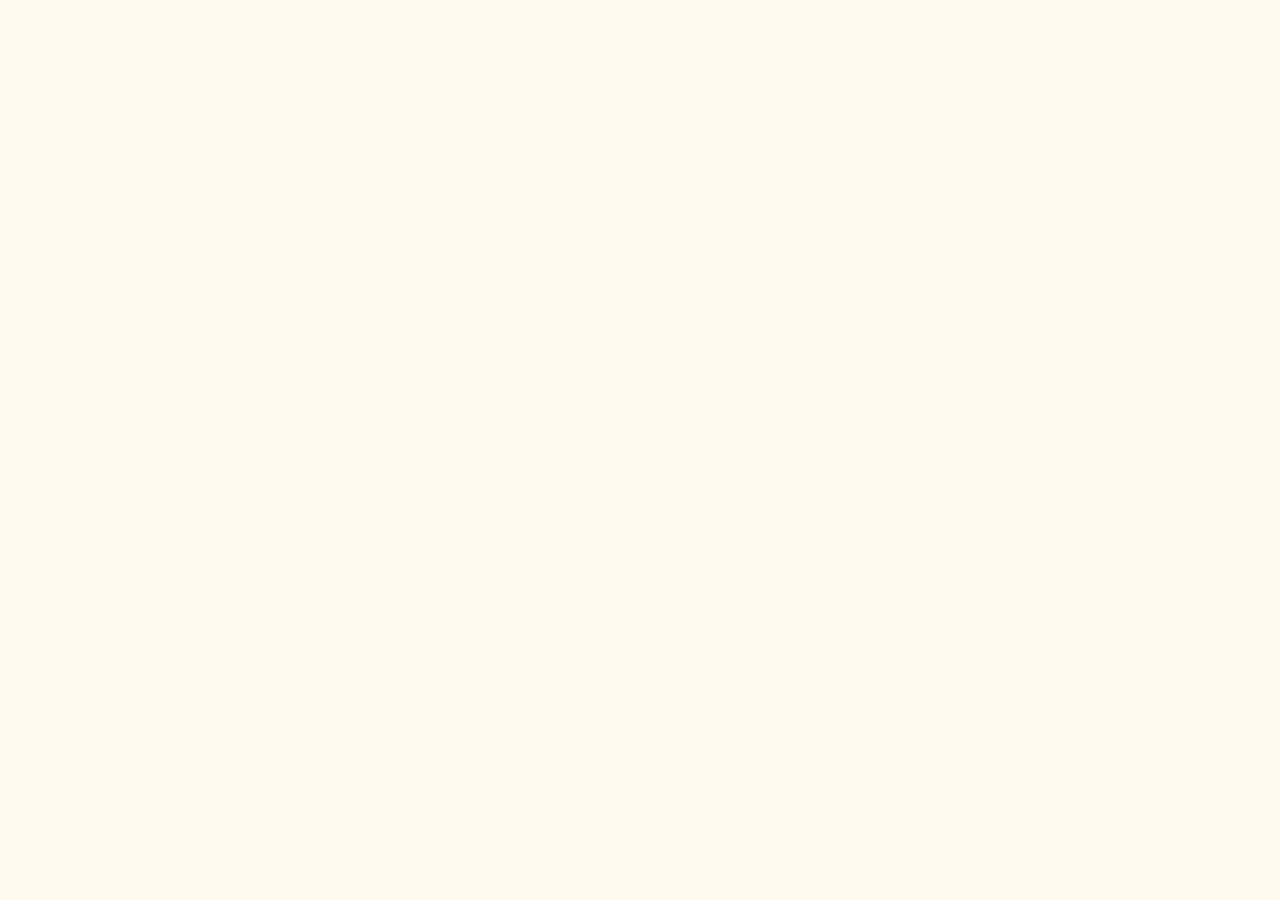
==== commit afb2e923: "Update index.html" ====
--- a/index.html
+++ b/index.html
@@ -3,9 +3,11 @@
 <head>
 <meta charset="UTF-8">
 <meta name="viewport" content="width=device-width, initial-scale=1.0">
+<link rel="icon" type="image/png" href="images/logo.png">
+<link rel="apple-touch-icon" href="images/logo.png">
 <title>La Ville Cafe — Menu</title>
 <link rel="preconnect" href="https://fonts.googleapis.com">
-<link href="https://fonts.googleapis.com/css2?family=Fraunces:opsz,wght@9..144,400;9..144,500;9..144,600&family=Manrope:wght@400;500;600;700&display=swap" rel="stylesheet">
+<link href="https://fonts.googleapis.com/css2?family=Fraunces:ital,opsz,wght@0,9..144,400;0,9..144,500;0,9..144,600;1,9..144,400;1,9..144,500&family=Manrope:wght@400;500;600;700&family=DM+Mono:wght@400;500&display=swap" rel="stylesheet">
 <style>
   :root{
     --ink:#24150F;        /* Dark Espresso — main text */
@@ -400,2265 +402,4 @@
   .cart-toast-copy{min-width:0;font-size:.76rem;line-height:1.35;}.cart-toast-copy strong{display:block;color:#f0c47d;font-size:.68rem;text-transform:uppercase;letter-spacing:.09em;}.cart-toast-copy span{display:block;max-width:190px;overflow:hidden;text-overflow:ellipsis;white-space:nowrap;}
   .cart-toast-action{border:0;border-left:1px solid rgba(255,248,238,.2);padding:5px 0 5px 12px;background:none;color:#f0c47d;font-size:.72rem;font-weight:700;white-space:nowrap;cursor:pointer;}
   @media(max-width:520px){.cart-toast{left:14px;right:14px;bottom:70px;max-width:none;}.cart-toast-action{margin-left:auto;}}
-  .clear-cart-btn{display:block;width:100%;margin:10px 0 0;padding:8px;border:1px solid rgba(163,58,58,.3);border-radius:8px;background:transparent;color:var(--error);font:600 .75rem 'Manrope',sans-serif;cursor:pointer;transition:background .2s ease,color .2s ease;}
-  .clear-cart-btn:hover{background:#fff0ed;color:#7e2424;}
-
-  .cart-overlay{
-    position:fixed; inset:0;
-    background:rgba(38,36,31,0.45);
-    z-index:50;
-  }
-  .cart-drawer{
-    position:fixed;
-    left:0; right:0; bottom:0;
-    max-height:80vh;
-    background:var(--cream);
-    border-radius:20px 20px 0 0;
-    z-index:60;
-    display:flex; flex-direction:column;
-    transform:translateY(100%);
-    transition:transform 0.3s cubic-bezier(0.2,0.8,0.2,1);
-    box-shadow:0 -10px 40px rgba(0,0,0,0.2);
-  }
-  .cart-drawer.open{transform:translateY(0);}
-  .cart-drawer-header{
-    display:flex; align-items:center; justify-content:space-between;
-    padding:18px 20px 10px;
-    border-bottom:1px solid var(--line);
-  }
-  .cart-drawer-header h3{
-    font-family:'Fraunces',serif; font-weight:500; margin:0; font-size:1.1rem;
-  }
-  .cart-close{background:none; border:none; font-size:1.5rem; color:var(--ink-soft); line-height:1;}
-  .cart-items{overflow-y:auto; padding:8px 20px; flex:1;}
-  .cart-row{
-    display:flex; align-items:center;
-    gap:10px; padding:11px 0; border-bottom:1px solid var(--rule);
-  }
-  .cart-row-media{
-    width:48px; height:48px; border-radius:8px; overflow:hidden; flex:0 0 auto;
-    background:linear-gradient(135deg, var(--olive-deep), var(--olive));
-  }
-  .cart-row-media img{width:100%; height:100%; object-fit:cover;}
-  .cart-row-info{flex:1; min-width:0;}
-  .cart-row-name{font-weight:600; font-size:0.88rem;}
-  .cart-row-price{font-size:0.76rem; color:var(--ink-soft); margin-bottom:4px;}
-  .cart-row-remove{
-    background:none; border:none; color:var(--error); font-size:1.2rem;
-    line-height:1; padding:4px 6px; flex:0 0 auto;
-  }
-  .cart-subtotal-row{
-    display:flex; justify-content:space-between; font-size:0.86rem;
-    color:var(--ink-soft); margin-bottom:6px;
-  }
-  .cart-empty{text-align:center; padding:34px 20px 26px; color:var(--ink-soft);}
-  .cart-empty p{font-weight:600; color:var(--ink); margin:0 0 4px;}
-  .cart-empty span{font-size:0.82rem;}
-  .cart-footer{padding:14px 20px 20px; border-top:1px solid var(--line); background:var(--panel);}
-  .cart-total-row{
-    display:flex; justify-content:space-between; font-weight:700; font-size:1rem;
-    margin-bottom:12px; color:var(--olive-deep);
-  }
-  .whatsapp-btn{
-    width:100%; background:#25D366; color:#fff; border:none; border-radius:10px;
-    padding:13px; font-weight:700; font-size:0.88rem;
-    display:flex; align-items:center; justify-content:center; gap:8px;
-  }
-
-  /* ---------- CHECKOUT ---------- */
-  .co-option{
-    display:flex; align-items:center; justify-content:space-between;
-    padding:16px; border:1.5px solid var(--line); border-radius:12px;
-    margin-bottom:12px; cursor:pointer; background:var(--panel);
-  }
-  .co-option.selected{border-color:var(--olive-deep); background:#f1efe4;}
-  .co-option-label{font-weight:700; font-size:0.95rem;}
-  .co-option-sub{font-size:0.76rem; color:var(--ink-soft); margin-top:2px;}
-  .co-radio{
-    width:18px; height:18px; border-radius:50%; border:2px solid var(--line);
-    flex:0 0 auto; position:relative;
-  }
-  .co-option.selected .co-radio{border-color:var(--olive-deep);}
-  .co-option.selected .co-radio::after{
-    content:""; position:absolute; inset:3px; border-radius:50%; background:var(--olive-deep);
-  }
-  .co-field{margin-bottom:14px;}
-  .co-field label{display:block; font-size:0.8rem; font-weight:600; margin-bottom:6px;}
-  .co-field label .req{color:var(--error);}
-  .co-field input, .co-field textarea{
-    width:100%; padding:11px 12px; border:1.5px solid var(--line); border-radius:9px;
-    font-family:'Manrope',sans-serif; font-size:0.9rem; background:var(--panel); color:var(--ink);
-  }
-  .co-field textarea{resize:vertical; min-height:60px;}
-  .co-error{color:var(--error); font-size:0.74rem; margin-top:4px; display:none;}
-  .co-btn{
-    width:100%; background:var(--olive-deep); color:#fff; border:none; border-radius:10px;
-    padding:13px; font-weight:700; font-size:0.9rem; margin-top:6px;
-  }
-  .co-btn.secondary{background:var(--panel); color:var(--ink); border:1.5px solid var(--line); margin-top:10px;}
-  .co-btn:disabled{opacity:0.5;}
-  .co-summary-row{
-    display:flex; justify-content:space-between; padding:8px 0;
-    border-bottom:1px solid var(--rule); font-size:0.86rem;
-  }
-  .co-summary-row.total{font-weight:700; font-size:1rem; color:var(--olive-deep); border-bottom:none; padding-top:12px;}
-  .co-note{
-    font-size:0.76rem; color:var(--ink-soft); background:var(--panel);
-    border:1px solid var(--line); border-radius:9px; padding:10px 12px; margin:10px 0 4px;
-  }
-  .co-confirm-badge{
-    text-align:center; color:var(--success); font-size:1.3rem; font-weight:700; margin-bottom:4px;
-  }
-  .co-order-id{text-align:center; font-family:'Fraunces',serif; font-size:1.1rem; margin-bottom:18px;}
-  .co-btn-row{display:flex; flex-direction:column; gap:10px; margin-top:16px;}
-
-  /* ============================================================
-     FOOD ANIMATIONS — hover, particles, fly-to-cart, ambient fx
-     All motion here respects prefers-reduced-motion (see bottom).
-     ============================================================ */
-
-  /* ---- card hover / tap ---- */
-  .card{
-    transition: transform 0.25s ease, box-shadow 0.25s ease;
-    position:relative;
-  }
-  .card-media img, .card-media svg{
-    transition: transform 0.35s ease;
-  }
-  @media (hover:hover){
-    .card:hover{
-      transform: translateY(-4px);
-      box-shadow: 0 10px 24px rgba(59,33,22,0.14);
-    }
-    .card:hover .card-media img,
-    .card:hover .card-media svg{
-      transform: scale(1.04);
-    }
-    .card:hover .add-btn{
-      box-shadow: 0 4px 12px rgba(90,46,27,0.35);
-    }
-  }
-  .card:active{ transform: scale(0.985); }
-
-  /* pizza / pasta get a slightly warmer glow on hover, per spec */
-  @media (hover:hover){
-    .card[data-cat="pizza"]:hover .card-media,
-    .card[data-cat="pasta"]:hover .card-media{
-      box-shadow: inset 0 0 30px rgba(197,139,69,0.35);
-    }
-    .card[data-cat="cheese"]:hover .card-media{
-      box-shadow: inset 0 0 24px rgba(232,199,120,0.4);
-    }
-  }
-
-  /* ---- add-to-cart button feedback ---- */
-  .add-btn.added-flash{
-    background: var(--success) !important;
-  }
-
-  /* ---- reveal-on-scroll (adapts "category transition" to a single-page menu) ---- */
-  /* Cards are visible by default (safe if JS fails); .revealed just plays an entrance animation. */
-  .card.pre-reveal{ opacity:0; }
-  .card.revealed{
-    animation: cardReveal 0.4s ease forwards;
-  }
-  @keyframes cardReveal{
-    from{ opacity:0; transform: translateY(16px); }
-    to{ opacity:1; transform: translateY(0); }
-  }
-
-  /* ---- particle system (herb / sesame / pop / crumb / chilli) ---- */
-  .food-particle{
-    position:absolute;
-    pointer-events:none;
-    z-index:5;
-    font-size:11px;
-    opacity:0;
-    animation: particleRise 0.9s ease-out forwards;
-    will-change: transform, opacity;
-    transform-style:preserve-3d;
-    perspective:900px;
-    box-shadow:0 18px 34px rgba(36,21,15,0.28),0 0 0 1px rgba(255,248,238,0.32);
-    overflow:hidden;
-  }
-  @keyframes particleRise{
-    0%{ opacity:0; transform: translate(0,0) scale(0.6) rotate(0deg); }
-    15%{ opacity:1; }
-    100%{ opacity:0; transform: translate(var(--px,8px), -34px) scale(1) rotate(var(--pr,25deg)); }
-  }
-
-  /* ---- ambient steam (hot drinks) ---- */
-  .steam-wisp{
-    position:absolute;
-    bottom:38%; left:50%;
-    width:3px; height:22px;
-    background: linear-gradient(to top, rgba(255,255,255,0.55), rgba(255,255,255,0));
-    border-radius:3px;
-    opacity:0.6;
-    animation: steamRise 3.6s ease-in-out infinite;
-    pointer-events:none;
-  }
-  .steam-wisp:nth-child(2){ left:44%; animation-delay:0.6s; height:18px; }
-  .steam-wisp:nth-child(3){ left:57%; animation-delay:1.2s; height:16px; }
-  @keyframes steamRise{
-    0%{ transform: translateY(0) translateX(0) scaleY(1); opacity:0; }
-    20%{ opacity:0.55; }
-    100%{ transform: translateY(-26px) translateX(4px) scaleY(1.3); opacity:0; }
-  }
-
-  /* ---- ambient bubbles (cold coffee / mojitos / mocktails) ---- */
-  .bubble-dot{
-    position:absolute;
-    bottom:6%;
-    width:4px; height:4px;
-    border-radius:50%;
-    background: rgba(255,255,255,0.65);
-    animation: bubbleUp 3.2s linear infinite;
-    pointer-events:none;
-  }
-  .bubble-dot:nth-child(1){ left:35%; animation-delay:0s; }
-  .bubble-dot:nth-child(2){ left:52%; width:3px; height:3px; animation-delay:1s; }
-  .bubble-dot:nth-child(3){ left:64%; animation-delay:2s; }
-  @keyframes bubbleUp{
-    0%{ transform: translateY(0); opacity:0; }
-    15%{ opacity:0.7; }
-    90%{ opacity:0.3; }
-    100%{ transform: translateY(-46px); opacity:0; }
-  }
-
-  /* ---- fly-to-cart clone ---- */
-  .fly-clone{
-    position:fixed;
-    z-index:200;
-    border-radius:10px;
-    pointer-events:none;
-    background-size:cover;
-    background-position:center;
-    transition: transform 0.6s cubic-bezier(0.3,0.6,0.3,1), opacity 0.6s ease;
-    will-change: transform, opacity;
-  }
-
-  /* ---- cart bar bump ---- */
-  @keyframes cartBump{
-    0%{ transform: translateY(0) scale(1); }
-    40%{ transform: translateY(0) scale(1.05); }
-    100%{ transform: translateY(0) scale(1); }
-  }
-  .cart-bar.visible.bump{ animation: cartBump 0.3s ease; }
-  @keyframes qtyPulse{
-    0%{ transform: scale(1); }
-    40%{ transform: scale(1.35); }
-    100%{ transform: scale(1); }
-  }
-  .cart-bar-count.pulse, .qty-control span.pulse{ animation: qtyPulse 0.3s ease; display:inline-block; }
-
-  /* ---- cart row enter/exit ---- */
-  .cart-row{
-    animation: rowIn 0.3s ease;
-  }
-  @keyframes rowIn{
-    from{ opacity:0; transform: translateY(8px); }
-    to{ opacity:1; transform: translateY(0); }
-  }
-  .cart-row.removing{
-    animation: rowOut 0.25s ease forwards;
-  }
-  @keyframes rowOut{
-    to{ opacity:0; transform: scale(0.92); max-height:0; padding:0; margin:0; }
-  }
-
-  /* ---- mobile: fewer particles, no ambient loops, keep it fast ---- */
-  @media (max-width:480px){
-    .steam-wisp:nth-child(3), .bubble-dot:nth-child(3){ display:none; }
-  }
-
-  /* ---- respect reduced motion: strip everything down to opacity-only ---- */
-  @media (prefers-reduced-motion: reduce){
-    .card, .card-media img, .card-media svg,
-    .cart-bar.visible.bump, .cart-bar-count.pulse, .qty-control span.pulse,
-    .cart-row, .fly-clone{
-      animation: none !important;
-      transition: opacity 0.2s ease !important;
-      transform: none !important;
-    }
-    .food-particle, .steam-wisp, .bubble-dot{ display:none !important; }
-    .hero::before{animation:none !important;}
-    .hero-3d{animation:none !important;}
-    .hero-cta{transition:none;}
-    .card{ opacity:1; }
-    .card.revealed{ animation:none; opacity:1; transform:none; }
-  }
-
-  /* ---------- refined cafe layout ---------- */
-  .hero{min-height:360px;padding:56px 24px 48px;display:flex;flex-direction:column;align-items:center;justify-content:center;text-align:center;background:#352016;}
-  .hero::before{background:linear-gradient(180deg,rgba(35,18,11,0.34) 0%,rgba(35,18,11,0.72) 72%,rgba(35,18,11,0.92) 100%),url("https://images.unsplash.com/photo-1495474472287-4d71bcdd2085?auto=format&fit=crop&w=1800&q=85") center/cover;opacity:1;}
-  .hero-photo{width:84px;height:84px;margin-bottom:18px;box-shadow:0 10px 28px rgba(25,12,7,0.32);}
-  .hero h1{font-size:clamp(2.35rem,7vw,4.6rem);line-height:1.04;letter-spacing:-0.02em;text-shadow:0 3px 22px rgba(0,0,0,0.28);}
-  .hero-3d{display:block;}
-  .card{transform-style:preserve-3d;perspective:900px;transition:transform .35s ease,box-shadow .35s ease;}
-  .card-media{transform:translateZ(0);transition:transform .45s cubic-bezier(.2,.7,.2,1),box-shadow .45s ease;}
-  @media (hover:hover){.card:hover{transform:translateY(-6px) rotateX(1deg) rotateY(-1deg);box-shadow:0 18px 30px rgba(59,33,22,.16);}.card:hover .card-media{transform:translateZ(14px) rotateX(2deg);box-shadow:0 18px 22px rgba(59,33,22,.16);}}
-  .hero p{max-width:470px;margin:8px 0 0;line-height:1.6;color:#f3e5d7;text-transform:none;letter-spacing:0.02em;font-size:0.95rem;}
-  .hero-meta{display:flex;flex-wrap:wrap;justify-content:center;gap:8px 18px;margin-top:14px;color:#f3e5d7;font-size:0.73rem;letter-spacing:0.03em;}
-  .hero-meta span:first-child{color:#f0c47d;font-weight:700;}
-  .hero-cta{margin-top:22px;background:#fff8ee;color:#3b2116;border-color:#fff8ee;box-shadow:0 8px 20px rgba(25,12,7,0.2);}
-  .hero-cta:hover{background:#f0d3b0;color:#3b2116;}
-  .about-strip{padding:18px 24px 24px;background:#3b2116;}
-  .about-text{max-width:620px;font-size:0.9rem;color:#f3e5d7;}
-  .about-meta{color:#f3e5d7;}
-  .nav-wrap{background:rgba(255,248,238,0.96);backdrop-filter:blur(14px);border-bottom:1px solid rgba(237,224,207,0.9);}
-  .nav{max-width:1180px;margin:0 auto;padding:14px 24px;gap:10px;}
-  .nav-btn{padding:9px 16px;color:#6b3e26;background:#fffdf8;border-color:#eadbc8;box-shadow:0 2px 8px rgba(59,33,22,0.04);}
-  .nav-btn:hover{border-color:#b9782c;color:#3b2116;transform:translateY(-1px);}
-  .nav-btn.active{background:#3b2116;border-color:#3b2116;box-shadow:0 5px 14px rgba(59,33,22,0.18);}
-  main{max-width:1180px;padding:20px 24px 80px;}
-  section{padding-top:46px;scroll-margin-top:76px;}
-  .cat-head{margin-bottom:7px;}
-  .cat-head h2{font-size:2rem;color:#3b2116;}
-  .cat-sub{margin-left:32px;margin-bottom:22px;font-size:0.84rem;}
-  .grid{grid-template-columns:repeat(auto-fill,minmax(230px,1fr));gap:18px;margin-top:18px;}
-  .card{border-radius:16px;border-color:#eadbc8;box-shadow:0 7px 20px rgba(59,33,22,0.06);}
-  .card-media{height:168px;background:#eadbc8;}
-  .card-media img{transition:transform 0.5s cubic-bezier(.2,.7,.2,1),filter 0.5s ease;}
-  .card:hover .card-media img{transform:scale(1.07);filter:saturate(1.08);}
-  .card-body{padding:14px 15px 16px;}
-  .card-name{font-family:'Fraunces',serif;font-size:1.08rem;line-height:1.2;min-height:2.4em;color:#3b2116;}
-  .card-description{min-height:2.7em;margin-top:6px;color:#806b5e;font-size:0.74rem;line-height:1.45;}
-  .card-price{display:inline-block;margin-top:10px;padding:5px 9px;border-radius:999px;background:#f5e4cd;color:#6b3e26;font-size:0.9rem;}
-  .card-action{margin-top:12px;}
-  .add-btn{width:100%;padding:9px 14px;border-radius:9px;background:#5a2e1b;transition:transform 0.2s ease,background 0.2s ease,box-shadow 0.2s ease;}
-  .add-btn:hover{background:#3b2116;box-shadow:0 6px 14px rgba(59,33,22,0.2);transform:translateY(-1px);}
-  .qty-control{width:100%;justify-content:center;}
-  footer{border-top:1px solid #eadbc8;}
-  @media(max-width:700px){.hero{min-height:330px;padding:42px 20px 40px}.hero h1{font-size:2.55rem}.hero-photo{width:68px;height:68px}.hero-3d{right:0;top:17%;transform:scale(.7);}.coffee-spill::before{left:90%;}.coffee-spill::after{left:90%;}.main{padding-inline:16px}main{padding-inline:16px}.grid{grid-template-columns:repeat(2,minmax(0,1fr));gap:12px}.card-media{height:132px}.card-body{padding:12px}.card-name{font-size:0.96rem}.card-description{font-size:0.7rem}.nav{padding-inline:16px}.section-3d-divider{height:70px;}}
-  @media(max-width:430px){.grid{grid-template-columns:1fr 1fr}.card-media{height:118px}.card-price{font-size:0.82rem}.add-btn{font-size:0.72rem;padding:8px 10px;}}
-</style>
-</head>
-<body>
-
-<div class="hero">
-  <div class="hero-3d" aria-hidden="true"></div>
-  <img class="hero-photo" src="https://cdn.21st.dev/assets/mirror/a1/a1faddabc2da5d4216759258797329cac7e26bf3e204f9205cf79f4fb6c090db.jpg" alt="Iced coffee at La Ville Cafe" loading="eager">
-  <svg viewBox="0 0 24 24" fill="none" stroke="currentColor" stroke-width="1.4" stroke-linecap="round" stroke-linejoin="round"><path d="M6 9h12v5a5 5 0 0 1-5 5H11a5 5 0 0 1-5-5V9z"/><path d="M18 10h1.5a2.5 2.5 0 0 1 0 5H18"/><path d="M8 3c0 1-1 1-1 2s1 1 1 2"/><path d="M12 3c0 1-1 1-1 2s1 1 1 2"/></svg>
-  <h1>La Ville Cafe</h1>
-  <p>European-inspired comfort food, poured coffee, and long-table moments in Fatehgunj.</p>
-  <div class="hero-meta" aria-label="Cafe details"><span>&#9733; 4.8</span><span>Vegetarian kitchen</span><span>Fatehgunj, Vadodara</span></div>
-  <a class="hero-cta" href="#starters">Explore Menu <span aria-hidden="true">&#8595;</span></a>
-</div>
-
-<div class="coffee-spill" aria-hidden="true"></div>
-
-<div class="about-strip">
-  <p class="about-text">A cozy, European-inspired cafe in Fatehgunj serving a fully vegetarian menu of pizzas, burgers, shakes and more — a favourite spot for casual hangouts and celebrations.</p>
-  <div class="about-meta">
-    <span>⭐ 4.5 (476+ reviews)</span>
-    <a href="https://www.google.com/maps/search/?api=1&query=La+Ville+Cafe+Sainath+Avenue+Fatehgunj+Vadodara" target="_blank">📍 102, Sainath Avenue, Fatehgunj, Vadodara</a>
-  </div>
-</div>
-
-<div class="gallery-wrap" hidden>
-  <div class="gallery">
-    <img src="https://cdn.21st.dev/assets/mirror/a1/a1faddabc2da5d4216759258797329cac7e26bf3e204f9205cf79f4fb6c090db.jpg" alt="Cold coffee" loading="lazy" onerror="this.style.display='none';">
-    <img src="https://cdn.21st.dev/assets/mirror/ec/ec5bce0005231b3cbe1f22ed1dd2c5be9443a4173ab13da0e5b106d648bbee86.jpg" alt="Cold drink" loading="lazy" onerror="this.style.display='none';">
-    <img src="https://cdn.21st.dev/assets/mirror/d4/d4c9fd17d57843e1be923f33f4fb775580dcdc61a1604ea5a48bb76db3624839.jpg" alt="Snack" loading="lazy" onerror="this.style.display='none';">
-    <img src="https://cdn.21st.dev/assets/mirror/9a/9ae57285eafd9fa7e169ad4c43e8cd062ed0e6cc3c8fb07e84f9714a94c12bbf.jpg" alt="Snack platter" loading="lazy" onerror="this.style.display='none';">
-  </div>
-</div>
-
-<div class="nav-wrap">
-  <nav class="nav" id="categoryNav">
-    <button class="nav-btn active" data-target="starters">Starters</button>
-    <button class="nav-btn" data-target="pizza">Pizza</button>
-    <button class="nav-btn" data-target="pasta">Pasta</button>
-    <button class="nav-btn" data-target="sandwich">Sandwich</button>
-    <button class="nav-btn" data-target="burger">Burger</button>
-    <button class="nav-btn" data-target="garlic-bread">Garlic Bread</button>
-    <button class="nav-btn" data-target="fries">Fries</button>
-    <button class="nav-btn" data-target="maggi">Maggi</button>
-    <button class="nav-btn" data-target="nachos">Nachos</button>
-    <button class="nav-btn" data-target="rice">Rice</button>
-    <button class="nav-btn" data-target="sizzlers">Sizzlers</button>
-    <button class="nav-btn" data-target="hot">Hot Drinks</button>
-    <button class="nav-btn" data-target="cold-coffee">Cold Coffee</button>
-    <button class="nav-btn" data-target="milkshakes">Milkshakes</button>
-    <button class="nav-btn" data-target="thick-shakes">Thick Shakes</button>
-    <button class="nav-btn" data-target="mojitos">Mojitos</button>
-    <button class="nav-btn" data-target="mocktails">Mocktails</button>
-    <button class="nav-btn" data-target="desserts">Desserts</button>
-    <button class="nav-btn" data-target="beverages">Beverages</button>
-  </nav>
-</div>
-
-<div class="category-transition" aria-hidden="true"><span>&#127829;</span></div>
-
-<main>
-
-  <section id="starters">
-    <div class="cat-head">
-      <svg viewBox="0 0 24 24" fill="none" stroke="currentColor" stroke-width="1.4" stroke-linecap="round" stroke-linejoin="round"><circle cx="12" cy="12" r="8"/><path d="M12 8v4l3 2"/></svg>
-      <h2>Starters</h2>
-    </div>
-    <div class="grid">
-      <div class="card" data-cat="starters" data-id="cheese-balls" data-name="Cheese Balls" data-price="180">
-        <div class="card-media"><svg viewBox="0 0 24 24" fill="none" stroke="currentColor" stroke-width="1.4" stroke-linecap="round" stroke-linejoin="round"><circle cx="12" cy="12" r="8"/><path d="M12 8v4l3 2"/></svg><img src="images/cheese-balls.jpg" alt="Cheese Balls" loading="lazy" onerror="this.style.display='none';"><span class="veg-dot" aria-label="Vegetarian"></span></div>
-        <div class="card-body">
-          <div class="card-name">Cheese Balls</div>
-          <div class="card-price">₹180</div>
-          <div class="card-action"><button class="add-btn" data-add="cheese-balls">Add</button></div>
-        </div>
-      </div>
-      <div class="card" data-cat="starters" data-id="chilly-garlic-pops" data-name="Chilly Garlic Pops" data-price="180">
-        <div class="card-media"><svg viewBox="0 0 24 24" fill="none" stroke="currentColor" stroke-width="1.4" stroke-linecap="round" stroke-linejoin="round"><circle cx="12" cy="12" r="8"/><path d="M12 8v4l3 2"/></svg><img src="images/chilly-garlic-pops.jpg" alt="Chilly Garlic Pops" loading="lazy" onerror="this.style.display='none';"><span class="veg-dot" aria-label="Vegetarian"></span></div>
-        <div class="card-body">
-          <div class="card-name">Chilly Garlic Pops</div>
-          <div class="card-price">₹180</div>
-          <div class="card-action"><button class="add-btn" data-add="chilly-garlic-pops">Add</button></div>
-        </div>
-      </div>
-    </div>
-    
-  </section>
-
-  <section id="pizza">
-    <div class="cat-head">
-      <svg viewBox="0 0 24 24" fill="none" stroke="currentColor" stroke-width="1.4" stroke-linecap="round" stroke-linejoin="round"><path d="M4 10L12 3l8 7-8 12L4 10z"/><circle cx="11" cy="10" r="0.8" fill="currentColor"/><circle cx="14" cy="13" r="0.8" fill="currentColor"/></svg>
-      <h2>Pizza</h2>
-    </div>
-    <div class="grid">
-      <div class="card" data-cat="pizza" data-id="margarita-pizza" data-name="Margarita Pizza" data-price="210">
-        <div class="card-media"><svg viewBox="0 0 24 24" fill="none" stroke="currentColor" stroke-width="1.4" stroke-linecap="round" stroke-linejoin="round"><path d="M4 10L12 3l8 7-8 12L4 10z"/><circle cx="11" cy="10" r="0.8" fill="currentColor"/><circle cx="14" cy="13" r="0.8" fill="currentColor"/></svg><img src="images/margarita-pizza.jpg" alt="Margarita Pizza" loading="lazy" onerror="this.style.display='none';"><span class="veg-dot" aria-label="Vegetarian"></span></div>
-        <div class="card-body">
-          <div class="card-name">Margarita Pizza</div>
-          <div class="card-price">₹210</div>
-          <div class="card-action"><button class="add-btn" data-add="margarita-pizza">Add</button></div>
-        </div>
-      </div>
-      <div class="card" data-cat="pizza" data-id="italian-pizza" data-name="Italian Pizza" data-price="260">
-        <div class="card-media"><svg viewBox="0 0 24 24" fill="none" stroke="currentColor" stroke-width="1.4" stroke-linecap="round" stroke-linejoin="round"><path d="M4 10L12 3l8 7-8 12L4 10z"/><circle cx="11" cy="10" r="0.8" fill="currentColor"/><circle cx="14" cy="13" r="0.8" fill="currentColor"/></svg><img src="images/italian-pizza.jpg" alt="Italian Pizza" loading="lazy" onerror="this.style.display='none';"><span class="veg-dot" aria-label="Vegetarian"></span></div>
-        <div class="card-body">
-          <div class="card-name">Italian Pizza</div>
-          <div class="card-price">₹260</div>
-          <div class="card-action"><button class="add-btn" data-add="italian-pizza">Add</button></div>
-        </div>
-      </div>
-      <div class="card" data-cat="pizza" data-id="mexican-pizza" data-name="Mexican Pizza" data-price="270">
-        <div class="card-media"><svg viewBox="0 0 24 24" fill="none" stroke="currentColor" stroke-width="1.4" stroke-linecap="round" stroke-linejoin="round"><path d="M4 10L12 3l8 7-8 12L4 10z"/><circle cx="11" cy="10" r="0.8" fill="currentColor"/><circle cx="14" cy="13" r="0.8" fill="currentColor"/></svg><img src="images/mexican-pizza.jpg" alt="Mexican Pizza" loading="lazy" onerror="this.style.display='none';"><span class="veg-dot" aria-label="Vegetarian"></span></div>
-        <div class="card-body">
-          <div class="card-name">Mexican Pizza</div>
-          <div class="card-price">₹270</div>
-          <div class="card-action"><button class="add-btn" data-add="mexican-pizza">Add</button></div>
-        </div>
-      </div>
-      <div class="card" data-cat="pizza" data-id="tandoori-paneer-pizza" data-name="Tandoori Paneer Pizza" data-price="310">
-        <div class="card-media"><svg viewBox="0 0 24 24" fill="none" stroke="currentColor" stroke-width="1.4" stroke-linecap="round" stroke-linejoin="round"><path d="M4 10L12 3l8 7-8 12L4 10z"/><circle cx="11" cy="10" r="0.8" fill="currentColor"/><circle cx="14" cy="13" r="0.8" fill="currentColor"/></svg><img src="images/tandoori-paneer-pizza.jpg" alt="Tandoori Paneer Pizza" loading="lazy" onerror="this.style.display='none';"><span class="veg-dot" aria-label="Vegetarian"></span></div>
-        <div class="card-body">
-          <div class="card-name">Tandoori Paneer Pizza</div>
-          <div class="card-price">₹310</div>
-          <div class="card-action"><button class="add-btn" data-add="tandoori-paneer-pizza">Add</button></div>
-        </div>
-      </div>
-      <div class="card" data-cat="pizza" data-id="farm-house-pizza" data-name="Farm House Pizza" data-price="360">
-        <div class="card-media"><svg viewBox="0 0 24 24" fill="none" stroke="currentColor" stroke-width="1.4" stroke-linecap="round" stroke-linejoin="round"><path d="M4 10L12 3l8 7-8 12L4 10z"/><circle cx="11" cy="10" r="0.8" fill="currentColor"/><circle cx="14" cy="13" r="0.8" fill="currentColor"/></svg><img src="images/farm-house-pizza.jpg" alt="Farm House Pizza" loading="lazy" onerror="this.style.display='none';"><span class="veg-dot" aria-label="Vegetarian"></span></div>
-        <div class="card-body">
-          <div class="card-name">Farm House Pizza</div>
-          <div class="card-price">₹360</div>
-          <div class="card-action"><button class="add-btn" data-add="farm-house-pizza">Add</button></div>
-        </div>
-      </div>
-    </div>
-    
-  </section>
-
-  <section id="pasta">
-    <div class="cat-head">
-      <svg viewBox="0 0 24 24" fill="none" stroke="currentColor" stroke-width="1.4" stroke-linecap="round" stroke-linejoin="round"><path d="M4 18c3-2 3-5 0-7M9 18c3-2 3-5 0-7M14 18c3-2 3-5 0-7M19 18c3-2 3-5 0-7"/></svg>
-      <h2>Pasta</h2>
-    </div>
-    <div class="grid">
-      <div class="card" data-cat="pasta" data-id="penne-arabiata-pasta" data-name="Penne Arabiata Pasta" data-price="210">
-        <div class="card-media"><svg viewBox="0 0 24 24" fill="none" stroke="currentColor" stroke-width="1.4" stroke-linecap="round" stroke-linejoin="round"><path d="M4 18c3-2 3-5 0-7M9 18c3-2 3-5 0-7M14 18c3-2 3-5 0-7M19 18c3-2 3-5 0-7"/></svg><img src="images/penne-arabiata-pasta.jpg" alt="Penne Arabiata Pasta" loading="lazy" onerror="this.style.display='none';"><span class="veg-dot" aria-label="Vegetarian"></span></div>
-        <div class="card-body">
-          <div class="card-name">Penne Arabiata Pasta</div>
-          <div class="card-price">₹210</div>
-          <div class="card-action"><button class="add-btn" data-add="penne-arabiata-pasta">Add</button></div>
-        </div>
-      </div>
-      <div class="card" data-cat="pasta" data-id="creamy-cheese-burst" data-name="Creamy Cheese Burst" data-price="235">
-        <div class="card-media"><svg viewBox="0 0 24 24" fill="none" stroke="currentColor" stroke-width="1.4" stroke-linecap="round" stroke-linejoin="round"><path d="M4 18c3-2 3-5 0-7M9 18c3-2 3-5 0-7M14 18c3-2 3-5 0-7M19 18c3-2 3-5 0-7"/></svg><img src="images/creamy-cheese-burst.jpg" alt="Creamy Cheese Burst" loading="lazy" onerror="this.style.display='none';"><span class="veg-dot" aria-label="Vegetarian"></span></div>
-        <div class="card-body">
-          <div class="card-name">Creamy Cheese Burst</div>
-          <div class="card-price">₹235</div>
-          <div class="card-action"><button class="add-btn" data-add="creamy-cheese-burst">Add</button></div>
-        </div>
-      </div>
-      <div class="card" data-cat="pasta" data-id="fusion-pasta" data-name="Fusion Pasta" data-price="235">
-        <div class="card-media"><svg viewBox="0 0 24 24" fill="none" stroke="currentColor" stroke-width="1.4" stroke-linecap="round" stroke-linejoin="round"><path d="M4 18c3-2 3-5 0-7M9 18c3-2 3-5 0-7M14 18c3-2 3-5 0-7M19 18c3-2 3-5 0-7"/></svg><img src="images/fusion-pasta.jpg" alt="Fusion Pasta" loading="lazy" onerror="this.style.display='none';"><span class="veg-dot" aria-label="Vegetarian"></span></div>
-        <div class="card-body">
-          <div class="card-name">Fusion Pasta</div>
-          <div class="card-price">₹235</div>
-          <div class="card-action"><button class="add-btn" data-add="fusion-pasta">Add</button></div>
-        </div>
-      </div>
-      <div class="card" data-cat="pasta" data-id="tomato-tangy-pasta" data-name="Tomato Tangy Pasta" data-price="210">
-        <div class="card-media"><svg viewBox="0 0 24 24" fill="none" stroke="currentColor" stroke-width="1.4" stroke-linecap="round" stroke-linejoin="round"><path d="M4 18c3-2 3-5 0-7M9 18c3-2 3-5 0-7M14 18c3-2 3-5 0-7M19 18c3-2 3-5 0-7"/></svg><img src="images/tomato-tangy-pasta.jpg" alt="Tomato Tangy Pasta" loading="lazy" onerror="this.style.display='none';"><span class="veg-dot" aria-label="Vegetarian"></span></div>
-        <div class="card-body">
-          <div class="card-name">Tomato Tangy Pasta</div>
-          <div class="card-price">₹210</div>
-          <div class="card-action"><button class="add-btn" data-add="tomato-tangy-pasta">Add</button></div>
-        </div>
-      </div>
-      <div class="card" data-cat="pasta" data-id="pesto-pasta" data-name="Pesto Pasta" data-price="245">
-        <div class="card-media"><svg viewBox="0 0 24 24" fill="none" stroke="currentColor" stroke-width="1.4" stroke-linecap="round" stroke-linejoin="round"><path d="M4 18c3-2 3-5 0-7M9 18c3-2 3-5 0-7M14 18c3-2 3-5 0-7M19 18c3-2 3-5 0-7"/></svg><img src="images/pesto-pasta.jpg" alt="Pesto Pasta" loading="lazy" onerror="this.style.display='none';"><span class="veg-dot" aria-label="Vegetarian"></span></div>
-        <div class="card-body">
-          <div class="card-name">Pesto Pasta</div>
-          <div class="card-price">₹245</div>
-          <div class="card-action"><button class="add-btn" data-add="pesto-pasta">Add</button></div>
-        </div>
-      </div>
-    </div>
-    
-  </section>
-
-  <section id="sandwich">
-    <div class="cat-head">
-      <svg viewBox="0 0 24 24" fill="none" stroke="currentColor" stroke-width="1.4" stroke-linecap="round" stroke-linejoin="round"><rect x="3" y="10" width="18" height="4" rx="1"/><path d="M4 10c0-3 3-5 8-5s8 2 8 5M4 14c0 2 2 3 8 3s8-1 8-3"/></svg>
-      <h2>Sandwich</h2>
-    </div>
-    <div class="grid">
-      <div class="card" data-cat="sandwich" data-id="veg-sandwich" data-name="Veg Sandwich" data-price="160">
-        <div class="card-media"><svg viewBox="0 0 24 24" fill="none" stroke="currentColor" stroke-width="1.4" stroke-linecap="round" stroke-linejoin="round"><rect x="3" y="10" width="18" height="4" rx="1"/><path d="M4 10c0-3 3-5 8-5s8 2 8 5M4 14c0 2 2 3 8 3s8-1 8-3"/></svg><img src="images/veg-sandwich.jpg" alt="Veg Sandwich" loading="lazy" onerror="this.style.display='none';"><span class="veg-dot" aria-label="Vegetarian"></span></div>
-        <div class="card-body">
-          <div class="card-name">Veg Sandwich</div>
-          <div class="card-price">₹160</div>
-          <div class="card-action"><button class="add-btn" data-add="veg-sandwich">Add</button></div>
-        </div>
-      </div>
-      <div class="card" data-cat="sandwich" data-id="veg-cheese-sandwich" data-name="Veg Cheese Sandwich" data-price="190">
-        <div class="card-media"><svg viewBox="0 0 24 24" fill="none" stroke="currentColor" stroke-width="1.4" stroke-linecap="round" stroke-linejoin="round"><rect x="3" y="10" width="18" height="4" rx="1"/><path d="M4 10c0-3 3-5 8-5s8 2 8 5M4 14c0 2 2 3 8 3s8-1 8-3"/></svg><img src="images/veg-cheese-sandwich.jpg" alt="Veg Cheese Sandwich" loading="lazy" onerror="this.style.display='none';"><span class="veg-dot" aria-label="Vegetarian"></span></div>
-        <div class="card-body">
-          <div class="card-name">Veg Cheese Sandwich</div>
-          <div class="card-price">₹190</div>
-          <div class="card-action"><button class="add-btn" data-add="veg-cheese-sandwich">Add</button></div>
-        </div>
-      </div>
-      <div class="card" data-cat="sandwich" data-id="chilly-garlic-sandwich" data-name="Chilly Garlic Sandwich" data-price="190">
-        <div class="card-media"><svg viewBox="0 0 24 24" fill="none" stroke="currentColor" stroke-width="1.4" stroke-linecap="round" stroke-linejoin="round"><rect x="3" y="10" width="18" height="4" rx="1"/><path d="M4 10c0-3 3-5 8-5s8 2 8 5M4 14c0 2 2 3 8 3s8-1 8-3"/></svg><img src="images/chilly-garlic-sandwich.jpg" alt="Chilly Garlic Sandwich" loading="lazy" onerror="this.style.display='none';"><span class="veg-dot" aria-label="Vegetarian"></span></div>
-        <div class="card-body">
-          <div class="card-name">Chilly Garlic Sandwich</div>
-          <div class="card-price">₹190</div>
-          <div class="card-action"><button class="add-btn" data-add="chilly-garlic-sandwich">Add</button></div>
-        </div>
-      </div>
-      <div class="card" data-cat="sandwich" data-id="mexican-sandwich" data-name="Mexican Sandwich" data-price="210">
-        <div class="card-media"><svg viewBox="0 0 24 24" fill="none" stroke="currentColor" stroke-width="1.4" stroke-linecap="round" stroke-linejoin="round"><rect x="3" y="10" width="18" height="4" rx="1"/><path d="M4 10c0-3 3-5 8-5s8 2 8 5M4 14c0 2 2 3 8 3s8-1 8-3"/></svg><img src="images/mexican-sandwich.jpg" alt="Mexican Sandwich" loading="lazy" onerror="this.style.display='none';"><span class="veg-dot" aria-label="Vegetarian"></span></div>
-        <div class="card-body">
-          <div class="card-name">Mexican Sandwich</div>
-          <div class="card-price">₹210</div>
-          <div class="card-action"><button class="add-btn" data-add="mexican-sandwich">Add</button></div>
-        </div>
-      </div>
-      <div class="card" data-cat="sandwich" data-id="tandoori-paneer-sandwich" data-name="Tandoori Paneer Sandwich" data-price="230">
-        <div class="card-media"><svg viewBox="0 0 24 24" fill="none" stroke="currentColor" stroke-width="1.4" stroke-linecap="round" stroke-linejoin="round"><rect x="3" y="10" width="18" height="4" rx="1"/><path d="M4 10c0-3 3-5 8-5s8 2 8 5M4 14c0 2 2 3 8 3s8-1 8-3"/></svg><img src="images/tandoori-paneer-sandwich.jpg" alt="Tandoori Paneer Sandwich" loading="lazy" onerror="this.style.display='none';"><span class="veg-dot" aria-label="Vegetarian"></span></div>
-        <div class="card-body">
-          <div class="card-name">Tandoori Paneer Sandwich</div>
-          <div class="card-price">₹230</div>
-          <div class="card-action"><button class="add-btn" data-add="tandoori-paneer-sandwich">Add</button></div>
-        </div>
-      </div>
-    </div>
-    
-  </section>
-
-  <section id="burger">
-    <div class="cat-head">
-      <svg viewBox="0 0 24 24" fill="none" stroke="currentColor" stroke-width="1.4" stroke-linecap="round" stroke-linejoin="round"><path d="M4 10c0-3 4-5 8-5s8 2 8 5"/><path d="M3 11h18v1.5a2 2 0 0 1-2 2H5a2 2 0 0 1-2-2V11z"/><path d="M4 16h16a1.5 1.5 0 0 1 0 3H4a1.5 1.5 0 0 1 0-3z"/></svg>
-      <h2>Burger</h2>
-    </div>
-    <div class="grid">
-      <div class="card" data-cat="burger" data-id="veg-burger" data-name="Veg Burger" data-price="125">
-        <div class="card-media"><svg viewBox="0 0 24 24" fill="none" stroke="currentColor" stroke-width="1.4" stroke-linecap="round" stroke-linejoin="round"><path d="M4 10c0-3 4-5 8-5s8 2 8 5"/><path d="M3 11h18v1.5a2 2 0 0 1-2 2H5a2 2 0 0 1-2-2V11z"/><path d="M4 16h16a1.5 1.5 0 0 1 0 3H4a1.5 1.5 0 0 1 0-3z"/></svg><img src="images/veg-burger.jpg" alt="Veg Burger" loading="lazy" onerror="this.style.display='none';"><span class="veg-dot" aria-label="Vegetarian"></span></div>
-        <div class="card-body">
-          <div class="card-name">Veg Burger</div>
-          <div class="card-price">₹125</div>
-          <div class="card-action"><button class="add-btn" data-add="veg-burger">Add</button></div>
-        </div>
-      </div>
-      <div class="card" data-cat="burger" data-id="veg-cheese-burger" data-name="Veg Cheese Burger" data-price="160">
-        <div class="card-media"><svg viewBox="0 0 24 24" fill="none" stroke="currentColor" stroke-width="1.4" stroke-linecap="round" stroke-linejoin="round"><path d="M4 10c0-3 4-5 8-5s8 2 8 5"/><path d="M3 11h18v1.5a2 2 0 0 1-2 2H5a2 2 0 0 1-2-2V11z"/><path d="M4 16h16a1.5 1.5 0 0 1 0 3H4a1.5 1.5 0 0 1 0-3z"/></svg><img src="images/veg-cheese-burger.jpg" alt="Veg Cheese Burger" loading="lazy" onerror="this.style.display='none';"><span class="veg-dot" aria-label="Vegetarian"></span></div>
-        <div class="card-body">
-          <div class="card-name">Veg Cheese Burger</div>
-          <div class="card-price">₹160</div>
-          <div class="card-action"><button class="add-btn" data-add="veg-cheese-burger">Add</button></div>
-        </div>
-      </div>
-      <div class="card" data-cat="burger" data-id="tandoori-paneer-burger" data-name="Tandoori Paneer Burger" data-price="195">
-        <div class="card-media"><svg viewBox="0 0 24 24" fill="none" stroke="currentColor" stroke-width="1.4" stroke-linecap="round" stroke-linejoin="round"><path d="M4 10c0-3 4-5 8-5s8 2 8 5"/><path d="M3 11h18v1.5a2 2 0 0 1-2 2H5a2 2 0 0 1-2-2V11z"/><path d="M4 16h16a1.5 1.5 0 0 1 0 3H4a1.5 1.5 0 0 1 0-3z"/></svg><img src="images/tandoori-paneer-burger.jpg" alt="Tandoori Paneer Burger" loading="lazy" onerror="this.style.display='none';"><span class="veg-dot" aria-label="Vegetarian"></span></div>
-        <div class="card-body">
-          <div class="card-name">Tandoori Paneer Burger</div>
-          <div class="card-price">₹195</div>
-          <div class="card-action"><button class="add-btn" data-add="tandoori-paneer-burger">Add</button></div>
-        </div>
-      </div>
-    </div>
-    
-  </section>
-
-  <section id="garlic-bread">
-    <div class="cat-head">
-      <svg viewBox="0 0 24 24" fill="none" stroke="currentColor" stroke-width="1.4" stroke-linecap="round" stroke-linejoin="round"><ellipse cx="12" cy="12" rx="9" ry="5"/><path d="M7 12h.01M12 12h.01M17 12h.01"/></svg>
-      <h2>Garlic Bread</h2>
-    </div>
-    <div class="grid">
-      <div class="card" data-cat="garlic-bread" data-id="garlic-bread" data-name="Garlic Bread" data-price="200">
-        <div class="card-media"><svg viewBox="0 0 24 24" fill="none" stroke="currentColor" stroke-width="1.4" stroke-linecap="round" stroke-linejoin="round"><ellipse cx="12" cy="12" rx="9" ry="5"/><path d="M7 12h.01M12 12h.01M17 12h.01"/></svg><img src="images/garlic-bread.jpg" alt="Garlic Bread" loading="lazy" onerror="this.style.display='none';"><span class="veg-dot" aria-label="Vegetarian"></span></div>
-        <div class="card-body">
-          <div class="card-name">Garlic Bread</div>
-          <div class="card-price">₹200</div>
-          <div class="card-action"><button class="add-btn" data-add="garlic-bread">Add</button></div>
-        </div>
-      </div>
-      <div class="card" data-cat="garlic-bread" data-id="peri-peri-garlic-bread" data-name="Peri Peri Garlic Bread" data-price="210">
-        <div class="card-media"><svg viewBox="0 0 24 24" fill="none" stroke="currentColor" stroke-width="1.4" stroke-linecap="round" stroke-linejoin="round"><ellipse cx="12" cy="12" rx="9" ry="5"/><path d="M7 12h.01M12 12h.01M17 12h.01"/></svg><img src="images/peri-peri-garlic-bread.jpg" alt="Peri Peri Garlic Bread" loading="lazy" onerror="this.style.display='none';"><span class="veg-dot" aria-label="Vegetarian"></span></div>
-        <div class="card-body">
-          <div class="card-name">Peri Peri Garlic Bread</div>
-          <div class="card-price">₹210</div>
-          <div class="card-action"><button class="add-btn" data-add="peri-peri-garlic-bread">Add</button></div>
-        </div>
-      </div>
-      <div class="card" data-cat="garlic-bread" data-id="tandoori-garlic-bread" data-name="Tandoori Garlic Bread" data-price="220">
-        <div class="card-media"><svg viewBox="0 0 24 24" fill="none" stroke="currentColor" stroke-width="1.4" stroke-linecap="round" stroke-linejoin="round"><ellipse cx="12" cy="12" rx="9" ry="5"/><path d="M7 12h.01M12 12h.01M17 12h.01"/></svg><img src="images/tandoori-garlic-bread.jpg" alt="Tandoori Garlic Bread" loading="lazy" onerror="this.style.display='none';"><span class="veg-dot" aria-label="Vegetarian"></span></div>
-        <div class="card-body">
-          <div class="card-name">Tandoori Garlic Bread</div>
-          <div class="card-price">₹220</div>
-          <div class="card-action"><button class="add-btn" data-add="tandoori-garlic-bread">Add</button></div>
-        </div>
-      </div>
-      <div class="card" data-cat="garlic-bread" data-id="tandoori-peri-peri-garlic-bread" data-name="Tandoori Peri Peri Garlic Bread" data-price="230">
-        <div class="card-media"><svg viewBox="0 0 24 24" fill="none" stroke="currentColor" stroke-width="1.4" stroke-linecap="round" stroke-linejoin="round"><ellipse cx="12" cy="12" rx="9" ry="5"/><path d="M7 12h.01M12 12h.01M17 12h.01"/></svg><img src="images/tandoori-peri-peri-garlic-bread.jpg" alt="Tandoori Peri Peri Garlic Bread" loading="lazy" onerror="this.style.display='none';"><span class="veg-dot" aria-label="Vegetarian"></span></div>
-        <div class="card-body">
-          <div class="card-name">Tandoori Peri Peri Garlic Bread</div>
-          <div class="card-price">₹230</div>
-          <div class="card-action"><button class="add-btn" data-add="tandoori-peri-peri-garlic-bread">Add</button></div>
-        </div>
-      </div>
-      <div class="card" data-cat="garlic-bread" data-id="tandoori-paneer-garlic-bread" data-name="Tandoori Paneer Garlic Bread" data-price="255">
-        <div class="card-media"><svg viewBox="0 0 24 24" fill="none" stroke="currentColor" stroke-width="1.4" stroke-linecap="round" stroke-linejoin="round"><ellipse cx="12" cy="12" rx="9" ry="5"/><path d="M7 12h.01M12 12h.01M17 12h.01"/></svg><img src="images/tandoori-paneer-garlic-bread.jpg" alt="Tandoori Paneer Garlic Bread" loading="lazy" onerror="this.style.display='none';"><span class="veg-dot" aria-label="Vegetarian"></span></div>
-        <div class="card-body">
-          <div class="card-name">Tandoori Paneer Garlic Bread</div>
-          <div class="card-price">₹255</div>
-          <div class="card-action"><button class="add-btn" data-add="tandoori-paneer-garlic-bread">Add</button></div>
-        </div>
-      </div>
-      <div class="card" data-cat="garlic-bread" data-id="mayo-peri-peri-garlic-bread" data-name="Mayo Peri Peri Garlic Bread" data-price="230">
-        <div class="card-media"><svg viewBox="0 0 24 24" fill="none" stroke="currentColor" stroke-width="1.4" stroke-linecap="round" stroke-linejoin="round"><ellipse cx="12" cy="12" rx="9" ry="5"/><path d="M7 12h.01M12 12h.01M17 12h.01"/></svg><img src="images/mayo-peri-peri-garlic-bread.jpg" alt="Mayo Peri Peri Garlic Bread" loading="lazy" onerror="this.style.display='none';"><span class="veg-dot" aria-label="Vegetarian"></span></div>
-        <div class="card-body">
-          <div class="card-name">Mayo Peri Peri Garlic Bread</div>
-          <div class="card-price">₹230</div>
-          <div class="card-action"><button class="add-btn" data-add="mayo-peri-peri-garlic-bread">Add</button></div>
-        </div>
-      </div>
-      <div class="card" data-cat="garlic-bread" data-id="mexican-garlic-bread" data-name="Mexican Garlic Bread" data-price="230">
-        <div class="card-media"><svg viewBox="0 0 24 24" fill="none" stroke="currentColor" stroke-width="1.4" stroke-linecap="round" stroke-linejoin="round"><ellipse cx="12" cy="12" rx="9" ry="5"/><path d="M7 12h.01M12 12h.01M17 12h.01"/></svg><img src="images/mexican-garlic-bread.jpg" alt="Mexican Garlic Bread" loading="lazy" onerror="this.style.display='none';"><span class="veg-dot" aria-label="Vegetarian"></span></div>
-        <div class="card-body">
-          <div class="card-name">Mexican Garlic Bread</div>
-          <div class="card-price">₹230</div>
-          <div class="card-action"><button class="add-btn" data-add="mexican-garlic-bread">Add</button></div>
-        </div>
-      </div>
-      <div class="card" data-cat="garlic-bread" data-id="mexican-peri-peri-garlic-bread" data-name="Mexican Peri Peri Garlic Bread" data-price="240">
-        <div class="card-media"><svg viewBox="0 0 24 24" fill="none" stroke="currentColor" stroke-width="1.4" stroke-linecap="round" stroke-linejoin="round"><ellipse cx="12" cy="12" rx="9" ry="5"/><path d="M7 12h.01M12 12h.01M17 12h.01"/></svg><img src="images/mexican-peri-peri-garlic-bread.jpg" alt="Mexican Peri Peri Garlic Bread" loading="lazy" onerror="this.style.display='none';"><span class="veg-dot" aria-label="Vegetarian"></span></div>
-        <div class="card-body">
-          <div class="card-name">Mexican Peri Peri Garlic Bread</div>
-          <div class="card-price">₹240</div>
-          <div class="card-action"><button class="add-btn" data-add="mexican-peri-peri-garlic-bread">Add</button></div>
-        </div>
-      </div>
-    </div>
-    
-  </section>
-
-  <section id="fries">
-    <div class="cat-head">
-      <svg viewBox="0 0 24 24" fill="none" stroke="currentColor" stroke-width="1.4" stroke-linecap="round" stroke-linejoin="round"><path d="M6 20l1-11M11 20l0-13M14 20l0-13M18 20l-1-11"/><path d="M4 20h16"/></svg>
-      <h2>Fries</h2>
-    </div>
-    <div class="grid">
-      <div class="card" data-cat="fries" data-id="salted-classic" data-name="Salted Classic" data-price="135">
-        <div class="card-media"><svg viewBox="0 0 24 24" fill="none" stroke="currentColor" stroke-width="1.4" stroke-linecap="round" stroke-linejoin="round"><path d="M6 20l1-11M11 20l0-13M14 20l0-13M18 20l-1-11"/><path d="M4 20h16"/></svg><img src="images/salted-classic.jpg" alt="Salted Classic" loading="lazy" onerror="this.style.display='none';"><span class="veg-dot" aria-label="Vegetarian"></span></div>
-        <div class="card-body">
-          <div class="card-name">Salted Classic</div>
-          <div class="card-price">₹135</div>
-          <div class="card-action"><button class="add-btn" data-add="salted-classic">Add</button></div>
-        </div>
-      </div>
-      <div class="card" data-cat="fries" data-id="peri-peri-fries" data-name="Peri Peri Fries" data-price="160">
-        <div class="card-media"><svg viewBox="0 0 24 24" fill="none" stroke="currentColor" stroke-width="1.4" stroke-linecap="round" stroke-linejoin="round"><path d="M6 20l1-11M11 20l0-13M14 20l0-13M18 20l-1-11"/><path d="M4 20h16"/></svg><img src="images/peri-peri-fries.jpg" alt="Peri Peri Fries" loading="lazy" onerror="this.style.display='none';"><span class="veg-dot" aria-label="Vegetarian"></span></div>
-        <div class="card-body">
-          <div class="card-name">Peri Peri Fries</div>
-          <div class="card-price">₹160</div>
-          <div class="card-action"><button class="add-btn" data-add="peri-peri-fries">Add</button></div>
-        </div>
-      </div>
-      <div class="card" data-cat="fries" data-id="mexican-fries" data-name="Mexican Fries" data-price="170">
-        <div class="card-media"><svg viewBox="0 0 24 24" fill="none" stroke="currentColor" stroke-width="1.4" stroke-linecap="round" stroke-linejoin="round"><path d="M6 20l1-11M11 20l0-13M14 20l0-13M18 20l-1-11"/><path d="M4 20h16"/></svg><img src="images/mexican-fries.jpg" alt="Mexican Fries" loading="lazy" onerror="this.style.display='none';"><span class="veg-dot" aria-label="Vegetarian"></span></div>
-        <div class="card-body">
-          <div class="card-name">Mexican Fries</div>
-          <div class="card-price">₹170</div>
-          <div class="card-action"><button class="add-btn" data-add="mexican-fries">Add</button></div>
-        </div>
-      </div>
-      <div class="card" data-cat="fries" data-id="mexican-peri-peri" data-name="Mexican Peri Peri" data-price="185">
-        <div class="card-media"><svg viewBox="0 0 24 24" fill="none" stroke="currentColor" stroke-width="1.4" stroke-linecap="round" stroke-linejoin="round"><path d="M6 20l1-11M11 20l0-13M14 20l0-13M18 20l-1-11"/><path d="M4 20h16"/></svg><img src="images/mexican-peri-peri.jpg" alt="Mexican Peri Peri" loading="lazy" onerror="this.style.display='none';"><span class="veg-dot" aria-label="Vegetarian"></span></div>
-        <div class="card-body">
-          <div class="card-name">Mexican Peri Peri</div>
-          <div class="card-price">₹185</div>
-          <div class="card-action"><button class="add-btn" data-add="mexican-peri-peri">Add</button></div>
-        </div>
-      </div>
-      <div class="card" data-cat="fries" data-id="mayo-fries" data-name="Mayo Fries" data-price="160">
-        <div class="card-media"><svg viewBox="0 0 24 24" fill="none" stroke="currentColor" stroke-width="1.4" stroke-linecap="round" stroke-linejoin="round"><path d="M6 20l1-11M11 20l0-13M14 20l0-13M18 20l-1-11"/><path d="M4 20h16"/></svg><img src="images/mayo-fries.jpg" alt="Mayo Fries" loading="lazy" onerror="this.style.display='none';"><span class="veg-dot" aria-label="Vegetarian"></span></div>
-        <div class="card-body">
-          <div class="card-name">Mayo Fries</div>
-          <div class="card-price">₹160</div>
-          <div class="card-action"><button class="add-btn" data-add="mayo-fries">Add</button></div>
-        </div>
-      </div>
-      <div class="card" data-cat="fries" data-id="butter-garlic-fries" data-name="Butter Garlic Fries" data-price="160">
-        <div class="card-media"><svg viewBox="0 0 24 24" fill="none" stroke="currentColor" stroke-width="1.4" stroke-linecap="round" stroke-linejoin="round"><path d="M6 20l1-11M11 20l0-13M14 20l0-13M18 20l-1-11"/><path d="M4 20h16"/></svg><img src="images/butter-garlic-fries.jpg" alt="Butter Garlic Fries" loading="lazy" onerror="this.style.display='none';"><span class="veg-dot" aria-label="Vegetarian"></span></div>
-        <div class="card-body">
-          <div class="card-name">Butter Garlic Fries</div>
-          <div class="card-price">₹160</div>
-          <div class="card-action"><button class="add-btn" data-add="butter-garlic-fries">Add</button></div>
-        </div>
-      </div>
-      <div class="card" data-cat="fries" data-id="tandoori-fries" data-name="Tandoori Fries" data-price="175">
-        <div class="card-media"><svg viewBox="0 0 24 24" fill="none" stroke="currentColor" stroke-width="1.4" stroke-linecap="round" stroke-linejoin="round"><path d="M6 20l1-11M11 20l0-13M14 20l0-13M18 20l-1-11"/><path d="M4 20h16"/></svg><img src="images/tandoori-fries.jpg" alt="Tandoori Fries" loading="lazy" onerror="this.style.display='none';"><span class="veg-dot" aria-label="Vegetarian"></span></div>
-        <div class="card-body">
-          <div class="card-name">Tandoori Fries</div>
-          <div class="card-price">₹175</div>
-          <div class="card-action"><button class="add-btn" data-add="tandoori-fries">Add</button></div>
-        </div>
-      </div>
-      <div class="card" data-cat="fries" data-id="tandoori-peri-peri" data-name="Tandoori Peri Peri" data-price="185">
-        <div class="card-media"><svg viewBox="0 0 24 24" fill="none" stroke="currentColor" stroke-width="1.4" stroke-linecap="round" stroke-linejoin="round"><path d="M6 20l1-11M11 20l0-13M14 20l0-13M18 20l-1-11"/><path d="M4 20h16"/></svg><img src="images/tandoori-peri-peri.jpg" alt="Tandoori Peri Peri" loading="lazy" onerror="this.style.display='none';"><span class="veg-dot" aria-label="Vegetarian"></span></div>
-        <div class="card-body">
-          <div class="card-name">Tandoori Peri Peri</div>
-          <div class="card-price">₹185</div>
-          <div class="card-action"><button class="add-btn" data-add="tandoori-peri-peri">Add</button></div>
-        </div>
-      </div>
-      <div class="card" data-cat="fries" data-id="mayo-peri-peri-fries" data-name="Mayo Peri Peri Fries" data-price="175">
-        <div class="card-media"><svg viewBox="0 0 24 24" fill="none" stroke="currentColor" stroke-width="1.4" stroke-linecap="round" stroke-linejoin="round"><path d="M6 20l1-11M11 20l0-13M14 20l0-13M18 20l-1-11"/><path d="M4 20h16"/></svg><img src="images/mayo-peri-peri-fries.jpg" alt="Mayo Peri Peri Fries" loading="lazy" onerror="this.style.display='none';"><span class="veg-dot" aria-label="Vegetarian"></span></div>
-        <div class="card-body">
-          <div class="card-name">Mayo Peri Peri Fries</div>
-          <div class="card-price">₹175</div>
-          <div class="card-action"><button class="add-btn" data-add="mayo-peri-peri-fries">Add</button></div>
-        </div>
-      </div>
-    </div>
-    <div class="addon"><strong>Add cheese</strong> to any fries — ₹30</div>
-  </section>
-
-  <section id="maggi">
-    <div class="cat-head">
-      <svg viewBox="0 0 24 24" fill="none" stroke="currentColor" stroke-width="1.4" stroke-linecap="round" stroke-linejoin="round"><path d="M4 9c2 2 2-2 4 0s2-2 4 0 2-2 4 0 2-2 4 0"/><path d="M5 9l1.5 9h11L19 9"/></svg>
-      <h2>Maggi</h2>
-    </div>
-    <div class="grid">
-      <div class="card" data-cat="maggi" data-id="maggi-classic" data-name="Maggi Classic" data-price="100">
-        <div class="card-media"><svg viewBox="0 0 24 24" fill="none" stroke="currentColor" stroke-width="1.4" stroke-linecap="round" stroke-linejoin="round"><path d="M4 9c2 2 2-2 4 0s2-2 4 0 2-2 4 0 2-2 4 0"/><path d="M5 9l1.5 9h11L19 9"/></svg><img src="images/maggi-classic.jpg" alt="Maggi Classic" loading="lazy" onerror="this.style.display='none';"><span class="veg-dot" aria-label="Vegetarian"></span></div>
-        <div class="card-body">
-          <div class="card-name">Maggi Classic</div>
-          <div class="card-price">₹100</div>
-          <div class="card-action"><button class="add-btn" data-add="maggi-classic">Add</button></div>
-        </div>
-      </div>
-      <div class="card" data-cat="maggi" data-id="classic-extra-masala" data-name="Classic (Extra Masala)" data-price="110">
-        <div class="card-media"><svg viewBox="0 0 24 24" fill="none" stroke="currentColor" stroke-width="1.4" stroke-linecap="round" stroke-linejoin="round"><path d="M4 9c2 2 2-2 4 0s2-2 4 0 2-2 4 0 2-2 4 0"/><path d="M5 9l1.5 9h11L19 9"/></svg><img src="images/classic-extra-masala.jpg" alt="Classic (Extra Masala)" loading="lazy" onerror="this.style.display='none';"><span class="veg-dot" aria-label="Vegetarian"></span></div>
-        <div class="card-body">
-          <div class="card-name">Classic (Extra Masala)</div>
-          <div class="card-price">₹110</div>
-          <div class="card-action"><button class="add-btn" data-add="classic-extra-masala">Add</button></div>
-        </div>
-      </div>
-      <div class="card" data-cat="maggi" data-id="cheese-masala" data-name="Cheese Masala" data-price="155">
-        <div class="card-media"><svg viewBox="0 0 24 24" fill="none" stroke="currentColor" stroke-width="1.4" stroke-linecap="round" stroke-linejoin="round"><path d="M4 9c2 2 2-2 4 0s2-2 4 0 2-2 4 0 2-2 4 0"/><path d="M5 9l1.5 9h11L19 9"/></svg><img src="images/cheese-masala.jpg" alt="Cheese Masala" loading="lazy" onerror="this.style.display='none';"><span class="veg-dot" aria-label="Vegetarian"></span></div>
-        <div class="card-body">
-          <div class="card-name">Cheese Masala</div>
-          <div class="card-price">₹155</div>
-          <div class="card-action"><button class="add-btn" data-add="cheese-masala">Add</button></div>
-        </div>
-      </div>
-      <div class="card" data-cat="maggi" data-id="chilly-garlic-maggi" data-name="Chilly Garlic Maggi" data-price="145">
-        <div class="card-media"><svg viewBox="0 0 24 24" fill="none" stroke="currentColor" stroke-width="1.4" stroke-linecap="round" stroke-linejoin="round"><path d="M4 9c2 2 2-2 4 0s2-2 4 0 2-2 4 0 2-2 4 0"/><path d="M5 9l1.5 9h11L19 9"/></svg><img src="images/chilly-garlic-maggi.jpg" alt="Chilly Garlic Maggi" loading="lazy" onerror="this.style.display='none';"><span class="veg-dot" aria-label="Vegetarian"></span></div>
-        <div class="card-body">
-          <div class="card-name">Chilly Garlic Maggi</div>
-          <div class="card-price">₹145</div>
-          <div class="card-action"><button class="add-btn" data-add="chilly-garlic-maggi">Add</button></div>
-        </div>
-      </div>
-      <div class="card" data-cat="maggi" data-id="butter-masala-maggi" data-name="Butter Masala Maggi" data-price="135">
-        <div class="card-media"><svg viewBox="0 0 24 24" fill="none" stroke="currentColor" stroke-width="1.4" stroke-linecap="round" stroke-linejoin="round"><path d="M4 9c2 2 2-2 4 0s2-2 4 0 2-2 4 0 2-2 4 0"/><path d="M5 9l1.5 9h11L19 9"/></svg><img src="images/butter-masala-maggi.jpg" alt="Butter Masala Maggi" loading="lazy" onerror="this.style.display='none';"><span class="veg-dot" aria-label="Vegetarian"></span></div>
-        <div class="card-body">
-          <div class="card-name">Butter Masala Maggi</div>
-          <div class="card-price">₹135</div>
-          <div class="card-action"><button class="add-btn" data-add="butter-masala-maggi">Add</button></div>
-        </div>
-      </div>
-      <div class="card" data-cat="maggi" data-id="indian-tadka-maggi" data-name="Indian Tadka Maggi" data-price="145">
-        <div class="card-media"><svg viewBox="0 0 24 24" fill="none" stroke="currentColor" stroke-width="1.4" stroke-linecap="round" stroke-linejoin="round"><path d="M4 9c2 2 2-2 4 0s2-2 4 0 2-2 4 0 2-2 4 0"/><path d="M5 9l1.5 9h11L19 9"/></svg><img src="images/indian-tadka-maggi.jpg" alt="Indian Tadka Maggi" loading="lazy" onerror="this.style.display='none';"><span class="veg-dot" aria-label="Vegetarian"></span></div>
-        <div class="card-body">
-          <div class="card-name">Indian Tadka Maggi</div>
-          <div class="card-price">₹145</div>
-          <div class="card-action"><button class="add-btn" data-add="indian-tadka-maggi">Add</button></div>
-        </div>
-      </div>
-      <div class="card" data-cat="maggi" data-id="peri-peri-maggi" data-name="Peri Peri Maggi" data-price="125">
-        <div class="card-media"><svg viewBox="0 0 24 24" fill="none" stroke="currentColor" stroke-width="1.4" stroke-linecap="round" stroke-linejoin="round"><path d="M4 9c2 2 2-2 4 0s2-2 4 0 2-2 4 0 2-2 4 0"/><path d="M5 9l1.5 9h11L19 9"/></svg><img src="images/peri-peri-maggi.jpg" alt="Peri Peri Maggi" loading="lazy" onerror="this.style.display='none';"><span class="veg-dot" aria-label="Vegetarian"></span></div>
-        <div class="card-body">
-          <div class="card-name">Peri Peri Maggi</div>
-          <div class="card-price">₹125</div>
-          <div class="card-action"><button class="add-btn" data-add="peri-peri-maggi">Add</button></div>
-        </div>
-      </div>
-      <div class="card" data-cat="maggi" data-id="schezwan-maggi" data-name="Schezwan Maggi" data-price="125">
-        <div class="card-media"><svg viewBox="0 0 24 24" fill="none" stroke="currentColor" stroke-width="1.4" stroke-linecap="round" stroke-linejoin="round"><path d="M4 9c2 2 2-2 4 0s2-2 4 0 2-2 4 0 2-2 4 0"/><path d="M5 9l1.5 9h11L19 9"/></svg><img src="images/schezwan-maggi.jpg" alt="Schezwan Maggi" loading="lazy" onerror="this.style.display='none';"><span class="veg-dot" aria-label="Vegetarian"></span></div>
-        <div class="card-body">
-          <div class="card-name">Schezwan Maggi</div>
-          <div class="card-price">₹125</div>
-          <div class="card-action"><button class="add-btn" data-add="schezwan-maggi">Add</button></div>
-        </div>
-      </div>
-      <div class="card" data-cat="maggi" data-id="tandoori-maggi" data-name="Tandoori Maggi" data-price="145">
-        <div class="card-media"><svg viewBox="0 0 24 24" fill="none" stroke="currentColor" stroke-width="1.4" stroke-linecap="round" stroke-linejoin="round"><path d="M4 9c2 2 2-2 4 0s2-2 4 0 2-2 4 0 2-2 4 0"/><path d="M5 9l1.5 9h11L19 9"/></svg><img src="images/tandoori-maggi.jpg" alt="Tandoori Maggi" loading="lazy" onerror="this.style.display='none';"><span class="veg-dot" aria-label="Vegetarian"></span></div>
-        <div class="card-body">
-          <div class="card-name">Tandoori Maggi</div>
-          <div class="card-price">₹145</div>
-          <div class="card-action"><button class="add-btn" data-add="tandoori-maggi">Add</button></div>
-        </div>
-      </div>
-      <div class="card" data-cat="maggi" data-id="veg-masala-maggi" data-name="Veg Masala Maggi" data-price="145">
-        <div class="card-media"><svg viewBox="0 0 24 24" fill="none" stroke="currentColor" stroke-width="1.4" stroke-linecap="round" stroke-linejoin="round"><path d="M4 9c2 2 2-2 4 0s2-2 4 0 2-2 4 0 2-2 4 0"/><path d="M5 9l1.5 9h11L19 9"/></svg><img src="images/veg-masala-maggi.jpg" alt="Veg Masala Maggi" loading="lazy" onerror="this.style.display='none';"><span class="veg-dot" aria-label="Vegetarian"></span></div>
-        <div class="card-body">
-          <div class="card-name">Veg Masala Maggi</div>
-          <div class="card-price">₹145</div>
-          <div class="card-action"><button class="add-btn" data-add="veg-masala-maggi">Add</button></div>
-        </div>
-      </div>
-      <div class="card" data-cat="maggi" data-id="lemon-butter-maggi" data-name="Lemon Butter Maggi" data-price="125">
-        <div class="card-media"><svg viewBox="0 0 24 24" fill="none" stroke="currentColor" stroke-width="1.4" stroke-linecap="round" stroke-linejoin="round"><path d="M4 9c2 2 2-2 4 0s2-2 4 0 2-2 4 0 2-2 4 0"/><path d="M5 9l1.5 9h11L19 9"/></svg><img src="images/lemon-butter-maggi.jpg" alt="Lemon Butter Maggi" loading="lazy" onerror="this.style.display='none';"><span class="veg-dot" aria-label="Vegetarian"></span></div>
-        <div class="card-body">
-          <div class="card-name">Lemon Butter Maggi</div>
-          <div class="card-price">₹125</div>
-          <div class="card-action"><button class="add-btn" data-add="lemon-butter-maggi">Add</button></div>
-        </div>
-      </div>
-    </div>
-    
-  </section>
-
-  <section id="nachos">
-    <div class="cat-head">
-      <svg viewBox="0 0 24 24" fill="none" stroke="currentColor" stroke-width="1.4" stroke-linecap="round" stroke-linejoin="round"><path d="M4 20L12 5l8 15z"/><path d="M8 20l4-8 4 8"/></svg>
-      <h2>Nachos</h2>
-    </div>
-    <div class="grid">
-      <div class="card" data-cat="nachos" data-id="nachos-platter" data-name="Nachos Platter" data-price="240">
-        <div class="card-media"><svg viewBox="0 0 24 24" fill="none" stroke="currentColor" stroke-width="1.4" stroke-linecap="round" stroke-linejoin="round"><path d="M4 20L12 5l8 15z"/><path d="M8 20l4-8 4 8"/></svg><img src="images/nachos-platter.jpg" alt="Nachos Platter" loading="lazy" onerror="this.style.display='none';"><span class="veg-dot" aria-label="Vegetarian"></span></div>
-        <div class="card-body">
-          <div class="card-name">Nachos Platter</div>
-          <div class="card-price">₹240</div>
-          <div class="card-action"><button class="add-btn" data-add="nachos-platter">Add</button></div>
-        </div>
-      </div>
-      <div class="card" data-cat="nachos" data-id="mexican-nachos" data-name="Mexican Nachos" data-price="270">
-        <div class="card-media"><svg viewBox="0 0 24 24" fill="none" stroke="currentColor" stroke-width="1.4" stroke-linecap="round" stroke-linejoin="round"><path d="M4 20L12 5l8 15z"/><path d="M8 20l4-8 4 8"/></svg><img src="images/mexican-nachos.jpg" alt="Mexican Nachos" loading="lazy" onerror="this.style.display='none';"><span class="veg-dot" aria-label="Vegetarian"></span></div>
-        <div class="card-body">
-          <div class="card-name">Mexican Nachos</div>
-          <div class="card-price">₹270</div>
-          <div class="card-action"><button class="add-btn" data-add="mexican-nachos">Add</button></div>
-        </div>
-      </div>
-      <div class="card" data-cat="nachos" data-id="tandoori-nachos" data-name="Tandoori Nachos" data-price="260">
-        <div class="card-media"><svg viewBox="0 0 24 24" fill="none" stroke="currentColor" stroke-width="1.4" stroke-linecap="round" stroke-linejoin="round"><path d="M4 20L12 5l8 15z"/><path d="M8 20l4-8 4 8"/></svg><img src="images/tandoori-nachos.jpg" alt="Tandoori Nachos" loading="lazy" onerror="this.style.display='none';"><span class="veg-dot" aria-label="Vegetarian"></span></div>
-        <div class="card-body">
-          <div class="card-name">Tandoori Nachos</div>
-          <div class="card-price">₹260</div>
-          <div class="card-action"><button class="add-btn" data-add="tandoori-nachos">Add</button></div>
-        </div>
-      </div>
-    </div>
-    <div class="addon"><strong>Extra sauce</strong> ₹30 &nbsp;·&nbsp; <strong>Extra peri peri</strong> ₹20</div>
-  </section>
-
-  <section id="rice">
-    <div class="cat-head">
-      <svg viewBox="0 0 24 24" fill="none" stroke="currentColor" stroke-width="1.4" stroke-linecap="round" stroke-linejoin="round"><ellipse cx="12" cy="17" rx="8" ry="3.5"/><path d="M6 17c0-4 2-9 6-11 4 2 6 7 6 11"/></svg>
-      <h2>Rice</h2>
-    </div>
-    <div class="grid">
-      <div class="card" data-cat="rice" data-id="mexican-rice" data-name="Mexican Rice" data-price="220">
-        <div class="card-media"><svg viewBox="0 0 24 24" fill="none" stroke="currentColor" stroke-width="1.4" stroke-linecap="round" stroke-linejoin="round"><ellipse cx="12" cy="17" rx="8" ry="3.5"/><path d="M6 17c0-4 2-9 6-11 4 2 6 7 6 11"/></svg><img src="images/mexican-rice.jpg" alt="Mexican Rice" loading="lazy" onerror="this.style.display='none';"><span class="veg-dot" aria-label="Vegetarian"></span></div>
-        <div class="card-body">
-          <div class="card-name">Mexican Rice</div>
-          <div class="card-price">₹220</div>
-          <div class="card-action"><button class="add-btn" data-add="mexican-rice">Add</button></div>
-        </div>
-      </div>
-      <div class="card" data-cat="rice" data-id="burn-to-hell-rice" data-name="Burn to Hell Rice" data-price="220">
-        <div class="card-media"><svg viewBox="0 0 24 24" fill="none" stroke="currentColor" stroke-width="1.4" stroke-linecap="round" stroke-linejoin="round"><ellipse cx="12" cy="17" rx="8" ry="3.5"/><path d="M6 17c0-4 2-9 6-11 4 2 6 7 6 11"/></svg><img src="images/burn-to-hell-rice.jpg" alt="Burn to Hell Rice" loading="lazy" onerror="this.style.display='none';"><span class="veg-dot" aria-label="Vegetarian"></span></div>
-        <div class="card-body">
-          <div class="card-name">Burn to Hell Rice</div>
-          <div class="card-price">₹220</div>
-          <div class="card-action"><button class="add-btn" data-add="burn-to-hell-rice">Add</button></div>
-        </div>
-      </div>
-      <div class="card" data-cat="rice" data-id="schezwan-rice" data-name="Schezwan Rice" data-price="220">
-        <div class="card-media"><svg viewBox="0 0 24 24" fill="none" stroke="currentColor" stroke-width="1.4" stroke-linecap="round" stroke-linejoin="round"><ellipse cx="12" cy="17" rx="8" ry="3.5"/><path d="M6 17c0-4 2-9 6-11 4 2 6 7 6 11"/></svg><img src="images/schezwan-rice.jpg" alt="Schezwan Rice" loading="lazy" onerror="this.style.display='none';"><span class="veg-dot" aria-label="Vegetarian"></span></div>
-        <div class="card-body">
-          <div class="card-name">Schezwan Rice</div>
-          <div class="card-price">₹220</div>
-          <div class="card-action"><button class="add-btn" data-add="schezwan-rice">Add</button></div>
-        </div>
-      </div>
-      <div class="card" data-cat="rice" data-id="veg-fried-rice" data-name="Veg Fried Rice" data-price="175">
-        <div class="card-media"><svg viewBox="0 0 24 24" fill="none" stroke="currentColor" stroke-width="1.4" stroke-linecap="round" stroke-linejoin="round"><ellipse cx="12" cy="17" rx="8" ry="3.5"/><path d="M6 17c0-4 2-9 6-11 4 2 6 7 6 11"/></svg><img src="images/veg-fried-rice.jpg" alt="Veg Fried Rice" loading="lazy" onerror="this.style.display='none';"><span class="veg-dot" aria-label="Vegetarian"></span></div>
-        <div class="card-body">
-          <div class="card-name">Veg Fried Rice</div>
-          <div class="card-price">₹175</div>
-          <div class="card-action"><button class="add-btn" data-add="veg-fried-rice">Add</button></div>
-        </div>
-      </div>
-      <div class="card" data-cat="rice" data-id="hyderabadi-biryani" data-name="Hyderabadi Biryani" data-price="220">
-        <div class="card-media"><svg viewBox="0 0 24 24" fill="none" stroke="currentColor" stroke-width="1.4" stroke-linecap="round" stroke-linejoin="round"><ellipse cx="12" cy="17" rx="8" ry="3.5"/><path d="M6 17c0-4 2-9 6-11 4 2 6 7 6 11"/></svg><img src="images/hyderabadi-biryani.jpg" alt="Hyderabadi Biryani" loading="lazy" onerror="this.style.display='none';"><span class="veg-dot" aria-label="Vegetarian"></span></div>
-        <div class="card-body">
-          <div class="card-name">Hyderabadi Biryani</div>
-          <div class="card-price">₹220</div>
-          <div class="card-action"><button class="add-btn" data-add="hyderabadi-biryani">Add</button></div>
-        </div>
-      </div>
-    </div>
-    
-  </section>
-
-  <section id="sizzlers">
-    <div class="cat-head">
-      <svg viewBox="0 0 24 24" fill="none" stroke="currentColor" stroke-width="1.4" stroke-linecap="round" stroke-linejoin="round"><ellipse cx="12" cy="15" rx="9" ry="4"/><path d="M6 6c1 1 0 2 1 3M12 5c1 1 0 2 1 3M18 6c1 1 0 2 1 3"/></svg>
-      <h2>Sizzlers</h2>
-    </div>
-    <div class="grid">
-      <div class="card" data-cat="sizzlers" data-id="italian-sizzler" data-name="Italian Sizzler" data-price="420">
-        <div class="card-media"><svg viewBox="0 0 24 24" fill="none" stroke="currentColor" stroke-width="1.4" stroke-linecap="round" stroke-linejoin="round"><ellipse cx="12" cy="15" rx="9" ry="4"/><path d="M6 6c1 1 0 2 1 3M12 5c1 1 0 2 1 3M18 6c1 1 0 2 1 3"/></svg><img src="images/italian-sizzler.jpg" alt="Italian Sizzler" loading="lazy" onerror="this.style.display='none';"><span class="veg-dot" aria-label="Vegetarian"></span></div>
-        <div class="card-body">
-          <div class="card-name">Italian Sizzler</div>
-          <div class="card-price">₹420</div>
-          <div class="card-action"><button class="add-btn" data-add="italian-sizzler">Add</button></div>
-        </div>
-      </div>
-      <div class="card" data-cat="sizzlers" data-id="mexican-sizzler" data-name="Mexican Sizzler" data-price="430">
-        <div class="card-media"><svg viewBox="0 0 24 24" fill="none" stroke="currentColor" stroke-width="1.4" stroke-linecap="round" stroke-linejoin="round"><ellipse cx="12" cy="15" rx="9" ry="4"/><path d="M6 6c1 1 0 2 1 3M12 5c1 1 0 2 1 3M18 6c1 1 0 2 1 3"/></svg><img src="images/mexican-sizzler.jpg" alt="Mexican Sizzler" loading="lazy" onerror="this.style.display='none';"><span class="veg-dot" aria-label="Vegetarian"></span></div>
-        <div class="card-body">
-          <div class="card-name">Mexican Sizzler</div>
-          <div class="card-price">₹430</div>
-          <div class="card-action"><button class="add-btn" data-add="mexican-sizzler">Add</button></div>
-        </div>
-      </div>
-    </div>
-    
-  </section>
-
-  <section id="hot">
-    <div class="cat-head">
-      <svg viewBox="0 0 24 24" fill="none" stroke="currentColor" stroke-width="1.4" stroke-linecap="round" stroke-linejoin="round"><path d="M6 9h12v5a5 5 0 0 1-5 5H11a5 5 0 0 1-5-5V9z"/><path d="M18 10h1.5a2.5 2.5 0 0 1 0 5H18"/><path d="M8 3c0 1-1 1-1 2s1 1 1 2"/><path d="M12 3c0 1-1 1-1 2s1 1 1 2"/></svg>
-      <h2>Hot Cup Fun</h2>
-    </div>
-    <div class="grid">
-      <div class="card" data-cat="hot" data-id="hot-chocolate" data-name="Hot Chocolate" data-price="150">
-        <div class="card-media"><svg viewBox="0 0 24 24" fill="none" stroke="currentColor" stroke-width="1.4" stroke-linecap="round" stroke-linejoin="round"><path d="M6 9h12v5a5 5 0 0 1-5 5H11a5 5 0 0 1-5-5V9z"/><path d="M18 10h1.5a2.5 2.5 0 0 1 0 5H18"/><path d="M8 3c0 1-1 1-1 2s1 1 1 2"/><path d="M12 3c0 1-1 1-1 2s1 1 1 2"/></svg><img src="images/hot-chocolate.jpg" alt="Hot Chocolate" loading="lazy" onerror="this.style.display='none';"><span class="veg-dot" aria-label="Vegetarian"></span></div>
-        <div class="card-body">
-          <div class="card-name">Hot Chocolate</div>
-          <div class="card-price">₹150</div>
-          <div class="card-action"><button class="add-btn" data-add="hot-chocolate">Add</button></div>
-        </div>
-      </div>
-      <div class="card" data-cat="hot" data-id="hot-bournvita" data-name="Hot Bournvita" data-price="100">
-        <div class="card-media"><svg viewBox="0 0 24 24" fill="none" stroke="currentColor" stroke-width="1.4" stroke-linecap="round" stroke-linejoin="round"><path d="M6 9h12v5a5 5 0 0 1-5 5H11a5 5 0 0 1-5-5V9z"/><path d="M18 10h1.5a2.5 2.5 0 0 1 0 5H18"/><path d="M8 3c0 1-1 1-1 2s1 1 1 2"/><path d="M12 3c0 1-1 1-1 2s1 1 1 2"/></svg><img src="images/hot-bournvita.jpg" alt="Hot Bournvita" loading="lazy" onerror="this.style.display='none';"><span class="veg-dot" aria-label="Vegetarian"></span></div>
-        <div class="card-body">
-          <div class="card-name">Hot Bournvita</div>
-          <div class="card-price">₹100</div>
-          <div class="card-action"><button class="add-btn" data-add="hot-bournvita">Add</button></div>
-        </div>
-      </div>
-      <div class="card" data-cat="hot" data-id="hot-coffee-plain" data-name="Hot Coffee Plain" data-price="70">
-        <div class="card-media"><svg viewBox="0 0 24 24" fill="none" stroke="currentColor" stroke-width="1.4" stroke-linecap="round" stroke-linejoin="round"><path d="M6 9h12v5a5 5 0 0 1-5 5H11a5 5 0 0 1-5-5V9z"/><path d="M18 10h1.5a2.5 2.5 0 0 1 0 5H18"/><path d="M8 3c0 1-1 1-1 2s1 1 1 2"/><path d="M12 3c0 1-1 1-1 2s1 1 1 2"/></svg><img src="images/hot-coffee-plain.jpg" alt="Hot Coffee Plain" loading="lazy" onerror="this.style.display='none';"><span class="veg-dot" aria-label="Vegetarian"></span></div>
-        <div class="card-body">
-          <div class="card-name">Hot Coffee Plain</div>
-          <div class="card-price">₹70</div>
-          <div class="card-action"><button class="add-btn" data-add="hot-coffee-plain">Add</button></div>
-        </div>
-      </div>
-      <div class="card" data-cat="hot" data-id="hot-hazelnut" data-name="Hot Hazelnut" data-price="160">
-        <div class="card-media"><svg viewBox="0 0 24 24" fill="none" stroke="currentColor" stroke-width="1.4" stroke-linecap="round" stroke-linejoin="round"><path d="M6 9h12v5a5 5 0 0 1-5 5H11a5 5 0 0 1-5-5V9z"/><path d="M18 10h1.5a2.5 2.5 0 0 1 0 5H18"/><path d="M8 3c0 1-1 1-1 2s1 1 1 2"/><path d="M12 3c0 1-1 1-1 2s1 1 1 2"/></svg><img src="images/hot-hazelnut.jpg" alt="Hot Hazelnut" loading="lazy" onerror="this.style.display='none';"><span class="veg-dot" aria-label="Vegetarian"></span></div>
-        <div class="card-body">
-          <div class="card-name">Hot Hazelnut</div>
-          <div class="card-price">₹160</div>
-          <div class="card-action"><button class="add-btn" data-add="hot-hazelnut">Add</button></div>
-        </div>
-      </div>
-    </div>
-    
-  </section>
-
-  <section id="cold-coffee">
-    <div class="cat-head">
-      <svg viewBox="0 0 24 24" fill="none" stroke="currentColor" stroke-width="1.4" stroke-linecap="round" stroke-linejoin="round"><path d="M7 8h10l-1 11a2 2 0 0 1-2 2h-4a2 2 0 0 1-2-2L7 8z"/><path d="M9 8V5h6v3"/></svg>
-      <h2>Cold Coffee</h2>
-    </div>
-    <div class="grid">
-      <div class="card" data-cat="cold-coffee" data-id="cold-coffee" data-name="Cold Coffee" data-price="135">
-        <div class="card-media"><svg viewBox="0 0 24 24" fill="none" stroke="currentColor" stroke-width="1.4" stroke-linecap="round" stroke-linejoin="round"><path d="M7 8h10l-1 11a2 2 0 0 1-2 2h-4a2 2 0 0 1-2-2L7 8z"/><path d="M9 8V5h6v3"/></svg><img src="images/cold-coffee.jpg" alt="Cold Coffee" loading="lazy" onerror="this.style.display='none';"><span class="veg-dot" aria-label="Vegetarian"></span></div>
-        <div class="card-body">
-          <div class="card-name">Cold Coffee</div>
-          <div class="card-price">₹135</div>
-          <div class="card-action"><button class="add-btn" data-add="cold-coffee">Add</button></div>
-        </div>
-      </div>
-      <div class="card" data-cat="cold-coffee" data-id="mocha" data-name="Mocha" data-price="185">
-        <div class="card-media"><svg viewBox="0 0 24 24" fill="none" stroke="currentColor" stroke-width="1.4" stroke-linecap="round" stroke-linejoin="round"><path d="M7 8h10l-1 11a2 2 0 0 1-2 2h-4a2 2 0 0 1-2-2L7 8z"/><path d="M9 8V5h6v3"/></svg><img src="images/mocha.jpg" alt="Mocha" loading="lazy" onerror="this.style.display='none';"><span class="veg-dot" aria-label="Vegetarian"></span></div>
-        <div class="card-body">
-          <div class="card-name">Mocha</div>
-          <div class="card-price">₹185</div>
-          <div class="card-action"><button class="add-btn" data-add="mocha">Add</button></div>
-        </div>
-      </div>
-      <div class="card" data-cat="cold-coffee" data-id="kitkat-coffee" data-name="Kitkat Coffee" data-price="160">
-        <div class="card-media"><svg viewBox="0 0 24 24" fill="none" stroke="currentColor" stroke-width="1.4" stroke-linecap="round" stroke-linejoin="round"><path d="M7 8h10l-1 11a2 2 0 0 1-2 2h-4a2 2 0 0 1-2-2L7 8z"/><path d="M9 8V5h6v3"/></svg><img src="images/kitkat-coffee.jpg" alt="Kitkat Coffee" loading="lazy" onerror="this.style.display='none';"><span class="veg-dot" aria-label="Vegetarian"></span></div>
-        <div class="card-body">
-          <div class="card-name">Kitkat Coffee</div>
-          <div class="card-price">₹160</div>
-          <div class="card-action"><button class="add-btn" data-add="kitkat-coffee">Add</button></div>
-        </div>
-      </div>
-      <div class="card" data-cat="cold-coffee" data-id="thick-coffee" data-name="Thick Coffee" data-price="220">
-        <div class="card-media"><svg viewBox="0 0 24 24" fill="none" stroke="currentColor" stroke-width="1.4" stroke-linecap="round" stroke-linejoin="round"><path d="M7 8h10l-1 11a2 2 0 0 1-2 2h-4a2 2 0 0 1-2-2L7 8z"/><path d="M9 8V5h6v3"/></svg><img src="images/thick-coffee.jpg" alt="Thick Coffee" loading="lazy" onerror="this.style.display='none';"><span class="veg-dot" aria-label="Vegetarian"></span></div>
-        <div class="card-body">
-          <div class="card-name">Thick Coffee</div>
-          <div class="card-price">₹220</div>
-          <div class="card-action"><button class="add-btn" data-add="thick-coffee">Add</button></div>
-        </div>
-      </div>
-      <div class="card" data-cat="cold-coffee" data-id="oreo-coffee" data-name="Oreo Coffee" data-price="160">
-        <div class="card-media"><svg viewBox="0 0 24 24" fill="none" stroke="currentColor" stroke-width="1.4" stroke-linecap="round" stroke-linejoin="round"><path d="M7 8h10l-1 11a2 2 0 0 1-2 2h-4a2 2 0 0 1-2-2L7 8z"/><path d="M9 8V5h6v3"/></svg><img src="images/oreo-coffee.jpg" alt="Oreo Coffee" loading="lazy" onerror="this.style.display='none';"><span class="veg-dot" aria-label="Vegetarian"></span></div>
-        <div class="card-body">
-          <div class="card-name">Oreo Coffee</div>
-          <div class="card-price">₹160</div>
-          <div class="card-action"><button class="add-btn" data-add="oreo-coffee">Add</button></div>
-        </div>
-      </div>
-      <div class="card" data-cat="cold-coffee" data-id="hazelnut-coffee" data-name="Hazelnut Coffee" data-price="245">
-        <div class="card-media"><svg viewBox="0 0 24 24" fill="none" stroke="currentColor" stroke-width="1.4" stroke-linecap="round" stroke-linejoin="round"><path d="M7 8h10l-1 11a2 2 0 0 1-2 2h-4a2 2 0 0 1-2-2L7 8z"/><path d="M9 8V5h6v3"/></svg><img src="images/hazelnut-coffee.jpg" alt="Hazelnut Coffee" loading="lazy" onerror="this.style.display='none';"><span class="veg-dot" aria-label="Vegetarian"></span></div>
-        <div class="card-body">
-          <div class="card-name">Hazelnut Coffee</div>
-          <div class="card-price">₹245</div>
-          <div class="card-action"><button class="add-btn" data-add="hazelnut-coffee">Add</button></div>
-        </div>
-      </div>
-      <div class="card" data-cat="cold-coffee" data-id="choco-frappe" data-name="Choco Frappe" data-price="220">
-        <div class="card-media"><svg viewBox="0 0 24 24" fill="none" stroke="currentColor" stroke-width="1.4" stroke-linecap="round" stroke-linejoin="round"><path d="M7 8h10l-1 11a2 2 0 0 1-2 2h-4a2 2 0 0 1-2-2L7 8z"/><path d="M9 8V5h6v3"/></svg><img src="images/choco-frappe.jpg" alt="Choco Frappe" loading="lazy" onerror="this.style.display='none';"><span class="veg-dot" aria-label="Vegetarian"></span></div>
-        <div class="card-body">
-          <div class="card-name">Choco Frappe</div>
-          <div class="card-price">₹220</div>
-          <div class="card-action"><button class="add-btn" data-add="choco-frappe">Add</button></div>
-        </div>
-      </div>
-      <div class="card" data-cat="cold-coffee" data-id="cold-bournvita" data-name="Cold Bournvita" data-price="120">
-        <div class="card-media"><svg viewBox="0 0 24 24" fill="none" stroke="currentColor" stroke-width="1.4" stroke-linecap="round" stroke-linejoin="round"><path d="M7 8h10l-1 11a2 2 0 0 1-2 2h-4a2 2 0 0 1-2-2L7 8z"/><path d="M9 8V5h6v3"/></svg><img src="images/cold-bournvita.jpg" alt="Cold Bournvita" loading="lazy" onerror="this.style.display='none';"><span class="veg-dot" aria-label="Vegetarian"></span></div>
-        <div class="card-body">
-          <div class="card-name">Cold Bournvita</div>
-          <div class="card-price">₹120</div>
-          <div class="card-action"><button class="add-btn" data-add="cold-bournvita">Add</button></div>
-        </div>
-      </div>
-      <div class="card" data-cat="cold-coffee" data-id="cold-coffee-with-topping" data-name="Cold Coffee with Topping" data-price="160">
-        <div class="card-media"><svg viewBox="0 0 24 24" fill="none" stroke="currentColor" stroke-width="1.4" stroke-linecap="round" stroke-linejoin="round"><path d="M7 8h10l-1 11a2 2 0 0 1-2 2h-4a2 2 0 0 1-2-2L7 8z"/><path d="M9 8V5h6v3"/></svg><img src="images/cold-coffee-with-topping.jpg" alt="Cold Coffee with Topping" loading="lazy" onerror="this.style.display='none';"><span class="veg-dot" aria-label="Vegetarian"></span></div>
-        <div class="card-body">
-          <div class="card-name">Cold Coffee with Topping</div>
-          <div class="card-price">₹160</div>
-          <div class="card-action"><button class="add-btn" data-add="cold-coffee-with-topping">Add</button></div>
-        </div>
-      </div>
-      <div class="card" data-cat="cold-coffee" data-id="cold-coffee-with-icecream" data-name="Cold Coffee with Icecream" data-price="180">
-        <div class="card-media"><svg viewBox="0 0 24 24" fill="none" stroke="currentColor" stroke-width="1.4" stroke-linecap="round" stroke-linejoin="round"><path d="M7 8h10l-1 11a2 2 0 0 1-2 2h-4a2 2 0 0 1-2-2L7 8z"/><path d="M9 8V5h6v3"/></svg><img src="images/cold-coffee-with-icecream.jpg" alt="Cold Coffee with Icecream" loading="lazy" onerror="this.style.display='none';"><span class="veg-dot" aria-label="Vegetarian"></span></div>
-        <div class="card-body">
-          <div class="card-name">Cold Coffee with Icecream</div>
-          <div class="card-price">₹180</div>
-          <div class="card-action"><button class="add-btn" data-add="cold-coffee-with-icecream">Add</button></div>
-        </div>
-      </div>
-    </div>
-    
-  </section>
-
-  <section id="milkshakes">
-    <div class="cat-head">
-      <svg viewBox="0 0 24 24" fill="none" stroke="currentColor" stroke-width="1.4" stroke-linecap="round" stroke-linejoin="round"><path d="M8 3h8l-1 5H9L8 3z"/><path d="M7 8h10l-1.2 11a2 2 0 0 1-2 1.8h-3.6a2 2 0 0 1-2-1.8L7 8z"/><path d="M15 3l2-1"/></svg>
-      <h2>Milkshakes</h2>
-    </div>
-    <div class="grid">
-      <div class="card" data-cat="milkshakes" data-id="chocolate-milkshake" data-name="Chocolate Milkshake" data-price="170">
-        <div class="card-media"><svg viewBox="0 0 24 24" fill="none" stroke="currentColor" stroke-width="1.4" stroke-linecap="round" stroke-linejoin="round"><path d="M8 3h8l-1 5H9L8 3z"/><path d="M7 8h10l-1.2 11a2 2 0 0 1-2 1.8h-3.6a2 2 0 0 1-2-1.8L7 8z"/><path d="M15 3l2-1"/></svg><img src="images/chocolate-milkshake.jpg" alt="Chocolate Milkshake" loading="lazy" onerror="this.style.display='none';"><span class="veg-dot" aria-label="Vegetarian"></span></div>
-        <div class="card-body">
-          <div class="card-name">Chocolate Milkshake</div>
-          <div class="card-price">₹170</div>
-          <div class="card-action"><button class="add-btn" data-add="chocolate-milkshake">Add</button></div>
-        </div>
-      </div>
-      <div class="card" data-cat="milkshakes" data-id="butter-scotch" data-name="Butter Scotch" data-price="170">
-        <div class="card-media"><svg viewBox="0 0 24 24" fill="none" stroke="currentColor" stroke-width="1.4" stroke-linecap="round" stroke-linejoin="round"><path d="M8 3h8l-1 5H9L8 3z"/><path d="M7 8h10l-1.2 11a2 2 0 0 1-2 1.8h-3.6a2 2 0 0 1-2-1.8L7 8z"/><path d="M15 3l2-1"/></svg><img src="images/butter-scotch.jpg" alt="Butter Scotch" loading="lazy" onerror="this.style.display='none';"><span class="veg-dot" aria-label="Vegetarian"></span></div>
-        <div class="card-body">
-          <div class="card-name">Butter Scotch</div>
-          <div class="card-price">₹170</div>
-          <div class="card-action"><button class="add-btn" data-add="butter-scotch">Add</button></div>
-        </div>
-      </div>
-      <div class="card" data-cat="milkshakes" data-id="strawberry-milkshake" data-name="Strawberry Milkshake" data-price="170">
-        <div class="card-media"><svg viewBox="0 0 24 24" fill="none" stroke="currentColor" stroke-width="1.4" stroke-linecap="round" stroke-linejoin="round"><path d="M8 3h8l-1 5H9L8 3z"/><path d="M7 8h10l-1.2 11a2 2 0 0 1-2 1.8h-3.6a2 2 0 0 1-2-1.8L7 8z"/><path d="M15 3l2-1"/></svg><img src="images/strawberry-milkshake.jpg" alt="Strawberry Milkshake" loading="lazy" onerror="this.style.display='none';"><span class="veg-dot" aria-label="Vegetarian"></span></div>
-        <div class="card-body">
-          <div class="card-name">Strawberry Milkshake</div>
-          <div class="card-price">₹170</div>
-          <div class="card-action"><button class="add-btn" data-add="strawberry-milkshake">Add</button></div>
-        </div>
-      </div>
-      <div class="card" data-cat="milkshakes" data-id="very-berry-milkshake" data-name="Very Berry Milkshake" data-price="185">
-        <div class="card-media"><svg viewBox="0 0 24 24" fill="none" stroke="currentColor" stroke-width="1.4" stroke-linecap="round" stroke-linejoin="round"><path d="M8 3h8l-1 5H9L8 3z"/><path d="M7 8h10l-1.2 11a2 2 0 0 1-2 1.8h-3.6a2 2 0 0 1-2-1.8L7 8z"/><path d="M15 3l2-1"/></svg><img src="images/very-berry-milkshake.jpg" alt="Very Berry Milkshake" loading="lazy" onerror="this.style.display='none';"><span class="veg-dot" aria-label="Vegetarian"></span></div>
-        <div class="card-body">
-          <div class="card-name">Very Berry Milkshake</div>
-          <div class="card-price">₹185</div>
-          <div class="card-action"><button class="add-btn" data-add="very-berry-milkshake">Add</button></div>
-        </div>
-      </div>
-      <div class="card" data-cat="milkshakes" data-id="vanilla-milkshake" data-name="Vanilla Milkshake" data-price="160">
-        <div class="card-media"><svg viewBox="0 0 24 24" fill="none" stroke="currentColor" stroke-width="1.4" stroke-linecap="round" stroke-linejoin="round"><path d="M8 3h8l-1 5H9L8 3z"/><path d="M7 8h10l-1.2 11a2 2 0 0 1-2 1.8h-3.6a2 2 0 0 1-2-1.8L7 8z"/><path d="M15 3l2-1"/></svg><img src="images/vanilla-milkshake.jpg" alt="Vanilla Milkshake" loading="lazy" onerror="this.style.display='none';"><span class="veg-dot" aria-label="Vegetarian"></span></div>
-        <div class="card-body">
-          <div class="card-name">Vanilla Milkshake</div>
-          <div class="card-price">₹160</div>
-          <div class="card-action"><button class="add-btn" data-add="vanilla-milkshake">Add</button></div>
-        </div>
-      </div>
-      <div class="card" data-cat="milkshakes" data-id="black-currant-milkshake" data-name="Black Currant Milkshake" data-price="170">
-        <div class="card-media"><svg viewBox="0 0 24 24" fill="none" stroke="currentColor" stroke-width="1.4" stroke-linecap="round" stroke-linejoin="round"><path d="M8 3h8l-1 5H9L8 3z"/><path d="M7 8h10l-1.2 11a2 2 0 0 1-2 1.8h-3.6a2 2 0 0 1-2-1.8L7 8z"/><path d="M15 3l2-1"/></svg><img src="images/black-currant-milkshake.jpg" alt="Black Currant Milkshake" loading="lazy" onerror="this.style.display='none';"><span class="veg-dot" aria-label="Vegetarian"></span></div>
-        <div class="card-body">
-          <div class="card-name">Black Currant Milkshake</div>
-          <div class="card-price">₹170</div>
-          <div class="card-action"><button class="add-btn" data-add="black-currant-milkshake">Add</button></div>
-        </div>
-      </div>
-      <div class="card" data-cat="milkshakes" data-id="mango-milkshake" data-name="Mango Milkshake" data-price="170">
-        <div class="card-media"><svg viewBox="0 0 24 24" fill="none" stroke="currentColor" stroke-width="1.4" stroke-linecap="round" stroke-linejoin="round"><path d="M8 3h8l-1 5H9L8 3z"/><path d="M7 8h10l-1.2 11a2 2 0 0 1-2 1.8h-3.6a2 2 0 0 1-2-1.8L7 8z"/><path d="M15 3l2-1"/></svg><img src="images/mango-milkshake.jpg" alt="Mango Milkshake" loading="lazy" onerror="this.style.display='none';"><span class="veg-dot" aria-label="Vegetarian"></span></div>
-        <div class="card-body">
-          <div class="card-name">Mango Milkshake</div>
-          <div class="card-price">₹170</div>
-          <div class="card-action"><button class="add-btn" data-add="mango-milkshake">Add</button></div>
-        </div>
-      </div>
-    </div>
-    
-  </section>
-
-  <section id="thick-shakes">
-    <div class="cat-head">
-      <svg viewBox="0 0 24 24" fill="none" stroke="currentColor" stroke-width="1.4" stroke-linecap="round" stroke-linejoin="round"><path d="M8 3h8l-1 5H9L8 3z"/><path d="M7 8h10l-1.2 11a2 2 0 0 1-2 1.8h-3.6a2 2 0 0 1-2-1.8L7 8z"/><path d="M10 11v6M14 11v6"/></svg>
-      <h2>Thick Shakes</h2>
-    </div>
-    <div class="grid">
-      <div class="card" data-cat="thick-shakes" data-id="black-currant-thickshake" data-name="Black Currant Thickshake" data-price="245">
-        <div class="card-media"><svg viewBox="0 0 24 24" fill="none" stroke="currentColor" stroke-width="1.4" stroke-linecap="round" stroke-linejoin="round"><path d="M8 3h8l-1 5H9L8 3z"/><path d="M7 8h10l-1.2 11a2 2 0 0 1-2 1.8h-3.6a2 2 0 0 1-2-1.8L7 8z"/><path d="M10 11v6M14 11v6"/></svg><img src="images/black-currant-thickshake.jpg" alt="Black Currant Thickshake" loading="lazy" onerror="this.style.display='none';"><span class="veg-dot" aria-label="Vegetarian"></span></div>
-        <div class="card-body">
-          <div class="card-name">Black Currant Thickshake</div>
-          <div class="card-price">₹245</div>
-          <div class="card-action"><button class="add-btn" data-add="black-currant-thickshake">Add</button></div>
-        </div>
-      </div>
-      <div class="card" data-cat="thick-shakes" data-id="oreo-thickshake" data-name="Oreo Thickshake" data-price="245">
-        <div class="card-media"><svg viewBox="0 0 24 24" fill="none" stroke="currentColor" stroke-width="1.4" stroke-linecap="round" stroke-linejoin="round"><path d="M8 3h8l-1 5H9L8 3z"/><path d="M7 8h10l-1.2 11a2 2 0 0 1-2 1.8h-3.6a2 2 0 0 1-2-1.8L7 8z"/><path d="M10 11v6M14 11v6"/></svg><img src="images/oreo-thickshake.jpg" alt="Oreo Thickshake" loading="lazy" onerror="this.style.display='none';"><span class="veg-dot" aria-label="Vegetarian"></span></div>
-        <div class="card-body">
-          <div class="card-name">Oreo Thickshake</div>
-          <div class="card-price">₹245</div>
-          <div class="card-action"><button class="add-btn" data-add="oreo-thickshake">Add</button></div>
-        </div>
-      </div>
-      <div class="card" data-cat="thick-shakes" data-id="brownie-thickshake" data-name="Brownie Thickshake" data-price="245">
-        <div class="card-media"><svg viewBox="0 0 24 24" fill="none" stroke="currentColor" stroke-width="1.4" stroke-linecap="round" stroke-linejoin="round"><path d="M8 3h8l-1 5H9L8 3z"/><path d="M7 8h10l-1.2 11a2 2 0 0 1-2 1.8h-3.6a2 2 0 0 1-2-1.8L7 8z"/><path d="M10 11v6M14 11v6"/></svg><img src="images/brownie-thickshake.jpg" alt="Brownie Thickshake" loading="lazy" onerror="this.style.display='none';"><span class="veg-dot" aria-label="Vegetarian"></span></div>
-        <div class="card-body">
-          <div class="card-name">Brownie Thickshake</div>
-          <div class="card-price">₹245</div>
-          <div class="card-action"><button class="add-btn" data-add="brownie-thickshake">Add</button></div>
-        </div>
-      </div>
-      <div class="card" data-cat="thick-shakes" data-id="kitkat-thickshake" data-name="Kitkat Thickshake" data-price="245">
-        <div class="card-media"><svg viewBox="0 0 24 24" fill="none" stroke="currentColor" stroke-width="1.4" stroke-linecap="round" stroke-linejoin="round"><path d="M8 3h8l-1 5H9L8 3z"/><path d="M7 8h10l-1.2 11a2 2 0 0 1-2 1.8h-3.6a2 2 0 0 1-2-1.8L7 8z"/><path d="M10 11v6M14 11v6"/></svg><img src="images/kitkat-thickshake.jpg" alt="Kitkat Thickshake" loading="lazy" onerror="this.style.display='none';"><span class="veg-dot" aria-label="Vegetarian"></span></div>
-        <div class="card-body">
-          <div class="card-name">Kitkat Thickshake</div>
-          <div class="card-price">₹245</div>
-          <div class="card-action"><button class="add-btn" data-add="kitkat-thickshake">Add</button></div>
-        </div>
-      </div>
-    </div>
-    
-  </section>
-
-  <section id="mojitos">
-    <div class="cat-head">
-      <svg viewBox="0 0 24 24" fill="none" stroke="currentColor" stroke-width="1.4" stroke-linecap="round" stroke-linejoin="round"><path d="M9 3l6 0-2 8h-2L9 3z"/><path d="M8 11h8l-1.3 9a2 2 0 0 1-2 1.7h-1.4a2 2 0 0 1-2-1.7L8 11z"/><path d="M12 14v4"/></svg>
-      <h2>Mojitos</h2>
-    </div>
-    <div class="grid">
-      <div class="card" data-cat="mojitos" data-id="lemon-mint-mojito" data-name="Lemon Mint Mojito" data-price="125">
-        <div class="card-media"><svg viewBox="0 0 24 24" fill="none" stroke="currentColor" stroke-width="1.4" stroke-linecap="round" stroke-linejoin="round"><path d="M9 3l6 0-2 8h-2L9 3z"/><path d="M8 11h8l-1.3 9a2 2 0 0 1-2 1.7h-1.4a2 2 0 0 1-2-1.7L8 11z"/><path d="M12 14v4"/></svg><img src="images/lemon-mint-mojito.jpg" alt="Lemon Mint Mojito" loading="lazy" onerror="this.style.display='none';"><span class="veg-dot" aria-label="Vegetarian"></span></div>
-        <div class="card-body">
-          <div class="card-name">Lemon Mint Mojito</div>
-          <div class="card-price">₹125</div>
-          <div class="card-action"><button class="add-btn" data-add="lemon-mint-mojito">Add</button></div>
-        </div>
-      </div>
-      <div class="card" data-cat="mojitos" data-id="blue-berry-mojito" data-name="Blue Berry Mojito" data-price="155">
-        <div class="card-media"><svg viewBox="0 0 24 24" fill="none" stroke="currentColor" stroke-width="1.4" stroke-linecap="round" stroke-linejoin="round"><path d="M9 3l6 0-2 8h-2L9 3z"/><path d="M8 11h8l-1.3 9a2 2 0 0 1-2 1.7h-1.4a2 2 0 0 1-2-1.7L8 11z"/><path d="M12 14v4"/></svg><img src="images/blue-berry-mojito.jpg" alt="Blue Berry Mojito" loading="lazy" onerror="this.style.display='none';"><span class="veg-dot" aria-label="Vegetarian"></span></div>
-        <div class="card-body">
-          <div class="card-name">Blue Berry Mojito</div>
-          <div class="card-price">₹155</div>
-          <div class="card-action"><button class="add-btn" data-add="blue-berry-mojito">Add</button></div>
-        </div>
-      </div>
-      <div class="card" data-cat="mojitos" data-id="green-apple-mojito" data-name="Green Apple Mojito" data-price="145">
-        <div class="card-media"><svg viewBox="0 0 24 24" fill="none" stroke="currentColor" stroke-width="1.4" stroke-linecap="round" stroke-linejoin="round"><path d="M9 3l6 0-2 8h-2L9 3z"/><path d="M8 11h8l-1.3 9a2 2 0 0 1-2 1.7h-1.4a2 2 0 0 1-2-1.7L8 11z"/><path d="M12 14v4"/></svg><img src="images/green-apple-mojito.jpg" alt="Green Apple Mojito" loading="lazy" onerror="this.style.display='none';"><span class="veg-dot" aria-label="Vegetarian"></span></div>
-        <div class="card-body">
-          <div class="card-name">Green Apple Mojito</div>
-          <div class="card-price">₹145</div>
-          <div class="card-action"><button class="add-btn" data-add="green-apple-mojito">Add</button></div>
-        </div>
-      </div>
-      <div class="card" data-cat="mojitos" data-id="watermelon-mojito" data-name="Watermelon Mojito" data-price="145">
-        <div class="card-media"><svg viewBox="0 0 24 24" fill="none" stroke="currentColor" stroke-width="1.4" stroke-linecap="round" stroke-linejoin="round"><path d="M9 3l6 0-2 8h-2L9 3z"/><path d="M8 11h8l-1.3 9a2 2 0 0 1-2 1.7h-1.4a2 2 0 0 1-2-1.7L8 11z"/><path d="M12 14v4"/></svg><img src="images/watermelon-mojito.jpg" alt="Watermelon Mojito" loading="lazy" onerror="this.style.display='none';"><span class="veg-dot" aria-label="Vegetarian"></span></div>
-        <div class="card-body">
-          <div class="card-name">Watermelon Mojito</div>
-          <div class="card-price">₹145</div>
-          <div class="card-action"><button class="add-btn" data-add="watermelon-mojito">Add</button></div>
-        </div>
-      </div>
-      <div class="card" data-cat="mojitos" data-id="very-berry-mojito" data-name="Very Berry Mojito" data-price="155">
-        <div class="card-media"><svg viewBox="0 0 24 24" fill="none" stroke="currentColor" stroke-width="1.4" stroke-linecap="round" stroke-linejoin="round"><path d="M9 3l6 0-2 8h-2L9 3z"/><path d="M8 11h8l-1.3 9a2 2 0 0 1-2 1.7h-1.4a2 2 0 0 1-2-1.7L8 11z"/><path d="M12 14v4"/></svg><img src="images/very-berry-mojito.jpg" alt="Very Berry Mojito" loading="lazy" onerror="this.style.display='none';"><span class="veg-dot" aria-label="Vegetarian"></span></div>
-        <div class="card-body">
-          <div class="card-name">Very Berry Mojito</div>
-          <div class="card-price">₹155</div>
-          <div class="card-action"><button class="add-btn" data-add="very-berry-mojito">Add</button></div>
-        </div>
-      </div>
-      <div class="card" data-cat="mojitos" data-id="black-currant-mojito" data-name="Black Currant Mojito" data-price="145">
-        <div class="card-media"><svg viewBox="0 0 24 24" fill="none" stroke="currentColor" stroke-width="1.4" stroke-linecap="round" stroke-linejoin="round"><path d="M9 3l6 0-2 8h-2L9 3z"/><path d="M8 11h8l-1.3 9a2 2 0 0 1-2 1.7h-1.4a2 2 0 0 1-2-1.7L8 11z"/><path d="M12 14v4"/></svg><img src="images/black-currant-mojito.jpg" alt="Black Currant Mojito" loading="lazy" onerror="this.style.display='none';"><span class="veg-dot" aria-label="Vegetarian"></span></div>
-        <div class="card-body">
-          <div class="card-name">Black Currant Mojito</div>
-          <div class="card-price">₹145</div>
-          <div class="card-action"><button class="add-btn" data-add="black-currant-mojito">Add</button></div>
-        </div>
-      </div>
-      <div class="card" data-cat="mojitos" data-id="strawberry-mojito" data-name="Strawberry Mojito" data-price="145">
-        <div class="card-media"><svg viewBox="0 0 24 24" fill="none" stroke="currentColor" stroke-width="1.4" stroke-linecap="round" stroke-linejoin="round"><path d="M9 3l6 0-2 8h-2L9 3z"/><path d="M8 11h8l-1.3 9a2 2 0 0 1-2 1.7h-1.4a2 2 0 0 1-2-1.7L8 11z"/><path d="M12 14v4"/></svg><img src="images/strawberry-mojito.jpg" alt="Strawberry Mojito" loading="lazy" onerror="this.style.display='none';"><span class="veg-dot" aria-label="Vegetarian"></span></div>
-        <div class="card-body">
-          <div class="card-name">Strawberry Mojito</div>
-          <div class="card-price">₹145</div>
-          <div class="card-action"><button class="add-btn" data-add="strawberry-mojito">Add</button></div>
-        </div>
-      </div>
-      <div class="card" data-cat="mojitos" data-id="orange-mojito" data-name="Orange Mojito" data-price="145">
-        <div class="card-media"><svg viewBox="0 0 24 24" fill="none" stroke="currentColor" stroke-width="1.4" stroke-linecap="round" stroke-linejoin="round"><path d="M9 3l6 0-2 8h-2L9 3z"/><path d="M8 11h8l-1.3 9a2 2 0 0 1-2 1.7h-1.4a2 2 0 0 1-2-1.7L8 11z"/><path d="M12 14v4"/></svg><img src="images/orange-mojito.jpg" alt="Orange Mojito" loading="lazy" onerror="this.style.display='none';"><span class="veg-dot" aria-label="Vegetarian"></span></div>
-        <div class="card-body">
-          <div class="card-name">Orange Mojito</div>
-          <div class="card-price">₹145</div>
-          <div class="card-action"><button class="add-btn" data-add="orange-mojito">Add</button></div>
-        </div>
-      </div>
-      <div class="card" data-cat="mojitos" data-id="kiwi-mojito" data-name="Kiwi Mojito" data-price="155">
-        <div class="card-media"><svg viewBox="0 0 24 24" fill="none" stroke="currentColor" stroke-width="1.4" stroke-linecap="round" stroke-linejoin="round"><path d="M9 3l6 0-2 8h-2L9 3z"/><path d="M8 11h8l-1.3 9a2 2 0 0 1-2 1.7h-1.4a2 2 0 0 1-2-1.7L8 11z"/><path d="M12 14v4"/></svg><img src="images/kiwi-mojito.jpg" alt="Kiwi Mojito" loading="lazy" onerror="this.style.display='none';"><span class="veg-dot" aria-label="Vegetarian"></span></div>
-        <div class="card-body">
-          <div class="card-name">Kiwi Mojito</div>
-          <div class="card-price">₹155</div>
-          <div class="card-action"><button class="add-btn" data-add="kiwi-mojito">Add</button></div>
-        </div>
-      </div>
-    </div>
-    
-  </section>
-
-  <section id="mocktails">
-    <div class="cat-head">
-      <svg viewBox="0 0 24 24" fill="none" stroke="currentColor" stroke-width="1.4" stroke-linecap="round" stroke-linejoin="round"><path d="M4 4h16l-7 8v7h3M9 19h3"/></svg>
-      <h2>Mocktails</h2>
-    </div>
-    <div class="grid">
-      <div class="card" data-cat="mocktails" data-id="blue-lagoon" data-name="Blue Lagoon" data-price="230">
-        <div class="card-media"><svg viewBox="0 0 24 24" fill="none" stroke="currentColor" stroke-width="1.4" stroke-linecap="round" stroke-linejoin="round"><path d="M4 4h16l-7 8v7h3M9 19h3"/></svg><img src="images/blue-lagoon.jpg" alt="Blue Lagoon" loading="lazy" onerror="this.style.display='none';"><span class="veg-dot" aria-label="Vegetarian"></span></div>
-        <div class="card-body">
-          <div class="card-name">Blue Lagoon</div>
-          <div class="card-price">₹230</div>
-          <div class="card-action"><button class="add-btn" data-add="blue-lagoon">Add</button></div>
-        </div>
-      </div>
-      <div class="card" data-cat="mocktails" data-id="cranberry-spritzer" data-name="Cranberry Spritzer" data-price="230">
-        <div class="card-media"><svg viewBox="0 0 24 24" fill="none" stroke="currentColor" stroke-width="1.4" stroke-linecap="round" stroke-linejoin="round"><path d="M4 4h16l-7 8v7h3M9 19h3"/></svg><img src="images/cranberry-spritzer.jpg" alt="Cranberry Spritzer" loading="lazy" onerror="this.style.display='none';"><span class="veg-dot" aria-label="Vegetarian"></span></div>
-        <div class="card-body">
-          <div class="card-name">Cranberry Spritzer</div>
-          <div class="card-price">₹230</div>
-          <div class="card-action"><button class="add-btn" data-add="cranberry-spritzer">Add</button></div>
-        </div>
-      </div>
-    </div>
-    
-  </section>
-
-  <section id="desserts">
-    <div class="cat-head">
-      <svg viewBox="0 0 24 24" fill="none" stroke="currentColor" stroke-width="1.4" stroke-linecap="round" stroke-linejoin="round"><rect x="5" y="11" width="14" height="8" rx="1.5"/><path d="M7 11c0-3 2-6 5-6s5 3 5 6"/></svg>
-      <h2>Desserts</h2>
-    </div>
-    <div class="grid">
-      <div class="card" data-cat="desserts" data-id="vanilla-icecream" data-name="Vanilla Icecream" data-price="0">
-        <div class="card-media"><svg viewBox="0 0 24 24" fill="none" stroke="currentColor" stroke-width="1.4" stroke-linecap="round" stroke-linejoin="round"><rect x="5" y="11" width="14" height="8" rx="1.5"/><path d="M7 11c0-3 2-6 5-6s5 3 5 6"/></svg><img src="images/vanilla-icecream.jpg" alt="Vanilla Icecream" loading="lazy" onerror="this.style.display='none';"><span class="veg-dot" aria-label="Vegetarian"></span></div>
-        <div class="card-body">
-          <div class="card-name">Vanilla Icecream</div>
-          <div class="card-price">MRP</div>
-          <div class="card-action"><button class="add-btn" data-add="vanilla-icecream">Add</button></div>
-        </div>
-      </div>
-      <div class="card" data-cat="desserts" data-id="chocolate-icecream" data-name="Chocolate Icecream" data-price="0">
-        <div class="card-media"><svg viewBox="0 0 24 24" fill="none" stroke="currentColor" stroke-width="1.4" stroke-linecap="round" stroke-linejoin="round"><rect x="5" y="11" width="14" height="8" rx="1.5"/><path d="M7 11c0-3 2-6 5-6s5 3 5 6"/></svg><img src="images/chocolate-icecream.jpg" alt="Chocolate Icecream" loading="lazy" onerror="this.style.display='none';"><span class="veg-dot" aria-label="Vegetarian"></span></div>
-        <div class="card-body">
-          <div class="card-name">Chocolate Icecream</div>
-          <div class="card-price">MRP</div>
-          <div class="card-action"><button class="add-btn" data-add="chocolate-icecream">Add</button></div>
-        </div>
-      </div>
-      <div class="card" data-cat="desserts" data-id="brownie" data-name="Brownie" data-price="0">
-        <div class="card-media"><svg viewBox="0 0 24 24" fill="none" stroke="currentColor" stroke-width="1.4" stroke-linecap="round" stroke-linejoin="round"><rect x="5" y="11" width="14" height="8" rx="1.5"/><path d="M7 11c0-3 2-6 5-6s5 3 5 6"/></svg><img src="images/brownie.jpg" alt="Brownie" loading="lazy" onerror="this.style.display='none';"><span class="veg-dot" aria-label="Vegetarian"></span></div>
-        <div class="card-body">
-          <div class="card-name">Brownie</div>
-          <div class="card-price">MRP</div>
-          <div class="card-action"><button class="add-btn" data-add="brownie">Add</button></div>
-        </div>
-      </div>
-      <div class="card" data-cat="desserts" data-id="brownie-with-icecream" data-name="Brownie with Icecream" data-price="0">
-        <div class="card-media"><svg viewBox="0 0 24 24" fill="none" stroke="currentColor" stroke-width="1.4" stroke-linecap="round" stroke-linejoin="round"><rect x="5" y="11" width="14" height="8" rx="1.5"/><path d="M7 11c0-3 2-6 5-6s5 3 5 6"/></svg><img src="images/brownie-with-icecream.jpg" alt="Brownie with Icecream" loading="lazy" onerror="this.style.display='none';"><span class="veg-dot" aria-label="Vegetarian"></span></div>
-        <div class="card-body">
-          <div class="card-name">Brownie with Icecream</div>
-          <div class="card-price">MRP</div>
-          <div class="card-action"><button class="add-btn" data-add="brownie-with-icecream">Add</button></div>
-        </div>
-      </div>
-    </div>
-    
-  </section>
-
-  <section id="beverages">
-    <div class="cat-head">
-      <svg viewBox="0 0 24 24" fill="none" stroke="currentColor" stroke-width="1.4" stroke-linecap="round" stroke-linejoin="round"><path d="M6 3h12l-1.5 16a2 2 0 0 1-2 1.8H9.5a2 2 0 0 1-2-1.8L6 3z"/><path d="M6 8h12"/></svg>
-      <h2>Beverages</h2>
-    </div>
-    <div class="grid">
-      <div class="card" data-cat="beverages" data-id="cold-drink" data-name="Cold Drink" data-price="60">
-        <div class="card-media"><svg viewBox="0 0 24 24" fill="none" stroke="currentColor" stroke-width="1.4" stroke-linecap="round" stroke-linejoin="round"><path d="M6 3h12l-1.5 16a2 2 0 0 1-2 1.8H9.5a2 2 0 0 1-2-1.8L6 3z"/><path d="M6 8h12"/></svg><img src="images/cold-drink.jpg" alt="Cold Drink" loading="lazy" onerror="this.style.display='none';"><span class="veg-dot" aria-label="Vegetarian"></span></div>
-        <div class="card-body">
-          <div class="card-name">Cold Drink</div>
-          <div class="card-price">₹60</div>
-          <div class="card-action"><button class="add-btn" data-add="cold-drink">Add</button></div>
-        </div>
-      </div>
-      <div class="card" data-cat="beverages" data-id="red-bull" data-name="Red Bull" data-price="70">
-        <div class="card-media"><svg viewBox="0 0 24 24" fill="none" stroke="currentColor" stroke-width="1.4" stroke-linecap="round" stroke-linejoin="round"><path d="M6 3h12l-1.5 16a2 2 0 0 1-2 1.8H9.5a2 2 0 0 1-2-1.8L6 3z"/><path d="M6 8h12"/></svg><img src="images/red-bull.jpg" alt="Red Bull" loading="lazy" onerror="this.style.display='none';"><span class="veg-dot" aria-label="Vegetarian"></span></div>
-        <div class="card-body">
-          <div class="card-name">Red Bull</div>
-          <div class="card-price">₹70</div>
-          <div class="card-action"><button class="add-btn" data-add="red-bull">Add</button></div>
-        </div>
-      </div>
-      <div class="card" data-cat="beverages" data-id="coolberg" data-name="Coolberg" data-price="165">
-        <div class="card-media"><svg viewBox="0 0 24 24" fill="none" stroke="currentColor" stroke-width="1.4" stroke-linecap="round" stroke-linejoin="round"><path d="M6 3h12l-1.5 16a2 2 0 0 1-2 1.8H9.5a2 2 0 0 1-2-1.8L6 3z"/><path d="M6 8h12"/></svg><img src="images/coolberg.jpg" alt="Coolberg" loading="lazy" onerror="this.style.display='none';"><span class="veg-dot" aria-label="Vegetarian"></span></div>
-        <div class="card-body">
-          <div class="card-name">Coolberg</div>
-          <div class="card-price">₹165</div>
-          <div class="card-action"><button class="add-btn" data-add="coolberg">Add</button></div>
-        </div>
-      </div>
-    </div>
-    
-  </section>
-
-</main>
-
-<footer>
-  <div class="name">La Ville Cafe</div>
-  <div>📍 Call to order: <a href="tel:+917600031580">76000 31580</a></div>
-  <div style="margin-top:4px;">Instagram: <a href="https://www.instagram.com/la_ville_cafe?stkn=MWtsdXBjOHp5cmw5OA==" target="_blank" rel="noopener">@la_ville_cafe</a></div>
-  <div style="margin-top:4px;"><a href="https://www.google.com/maps/search/?api=1&query=La+Ville+Cafe+Sainath+Avenue+Fatehgunj+Vadodara" target="_blank">102, Sainath Avenue, Fatehgunj, Vadodara — Get Directions</a></div>
-</footer>
-
-<button id="cartFab" class="cart-bar" hidden>
-  <span id="cartFabCount" class="cart-bar-count">0 Items</span>
-  <span id="cartFabTotal" class="cart-bar-total">₹0</span>
-  <span class="cart-bar-view">View Cart →</span>
-</button>
-
-<div id="cartOverlay" class="cart-overlay" hidden></div>
-<div id="cartDrawer" class="cart-drawer">
-  <div class="cart-drawer-header">
-    <h3>Your Order</h3>
-    <button id="cartClose" class="cart-close" aria-label="Close cart">&times;</button>
-  </div>
-  <div id="cartItems" class="cart-items"></div>
-  <div id="cartEmpty" class="cart-empty">
-    <p>Your cart is empty</p>
-    <span>Tap "Add" on any dish to start an order</span>
-  </div>
-  <div id="cartFooter" class="cart-footer" hidden>
-    <div class="cart-subtotal-row">
-      <span>Subtotal</span>
-      <span id="cartSubtotal">₹0</span>
-    </div>
-    <div class="cart-total-row">
-      <span>Total</span>
-      <span id="cartTotalAmount">₹0</span>
-    </div>
-    <button id="proceedCheckout" class="whatsapp-btn" style="background:var(--checkout-cta);">Proceed to Checkout</button>
-    <button id="clearCartBtn" class="clear-cart-btn" type="button">Clear cart</button>
-  </div>
-</div>
-
-<div id="itemModal" class="item-modal" hidden>
-  <div class="item-modal-card" role="dialog" aria-modal="true" aria-labelledby="itemModalTitle">
-    <button id="itemModalClose" class="item-modal-close" type="button" aria-label="Close item details">&times;</button>
-    <div id="itemModalImage" class="item-modal-image"></div>
-    <div class="item-modal-body">
-      <h3 id="itemModalTitle"></h3>
-      <p id="itemModalDescription"></p>
-      <span id="itemModalPrice" class="item-modal-price"></span>
-      <button id="itemModalAdd" class="item-modal-add" type="button">Add to cart</button>
-    </div>
-  </div>
-</div>
-
-<!-- ============ CHECKOUT DRAWER ============ -->
-<div id="checkoutOverlay" class="cart-overlay" hidden></div>
-<div id="checkoutDrawer" class="cart-drawer">
-  <div class="cart-drawer-header">
-    <h3 id="checkoutTitle">Order Type</h3>
-    <button id="checkoutClose" class="cart-close" aria-label="Close checkout">&times;</button>
-  </div>
-  <div id="checkoutBody" class="cart-items"></div>
-</div>
-
-<script>
-
-  const cart = {}; // { itemId: qty }
-  const CART_STORAGE_KEY = "laville_cart";
-  try{
-    const savedCart = JSON.parse(localStorage.getItem(CART_STORAGE_KEY) || "{}");
-    Object.entries(savedCart).forEach(([id, qty]) => {
-      if(Number.isInteger(qty) && qty > 0) cart[id] = qty;
-    });
-  }catch(e){ /* storage may be unavailable in private browsing */ }
-  const WHATSAPP_NUMBER = "917600031580";
-
-  // Curated bestsellers — edit this list any time to change who gets the ⭐ badge
-  const BESTSELLER_NAMES = ["Margarita Pizza", "Farm House Pizza", "Cold Coffee", "Nachos Platter", "Hyderabadi Biryani", "Chocolate Milkshake"];
-  document.querySelectorAll(".card").forEach(card => {
-    if(BESTSELLER_NAMES.includes(card.dataset.name)){
-      const media = card.querySelector(".card-media");
-      if(media){
-        const badge = document.createElement("span");
-        badge.className = "food-badge bestseller";
-        badge.textContent = "⭐ Best Seller";
-        media.appendChild(badge);
-      }
-    }
-  });
-
-  /* ---- ambient decorations: steam for hot drinks, bubbles for cold/mojito/mocktail ---- */
-  if(!window.matchMedia("(prefers-reduced-motion: reduce)").matches){
-    document.querySelectorAll('.card[data-cat="hot"] .card-media').forEach(media => {
-      for(let i=0;i<3;i++){ const s = document.createElement("span"); s.className="steam-wisp"; media.appendChild(s); }
-    });
-    document.querySelectorAll('.card[data-cat="cold-coffee"] .card-media, .card[data-cat="mojitos"] .card-media, .card[data-cat="mocktails"] .card-media').forEach(media => {
-      for(let i=0;i<3;i++){ const b = document.createElement("span"); b.className="bubble-dot"; media.appendChild(b); }
-    });
-  }
-
-  /* ---- reveal-on-scroll: adapts "category transition" to this single-page, scroll-based menu ---- */
-  (function(){
-    const cards = document.querySelectorAll(".card");
-    const reduced = window.matchMedia("(prefers-reduced-motion: reduce)").matches;
-    if(reduced){ cards.forEach(c => c.classList.add("revealed")); return; }
-    const observer = new IntersectionObserver((entries) => {
-      entries.forEach((entry, i) => {
-        if(entry.isIntersecting){
-          const delay = (i % 4) * 60;
-          entry.target.style.animationDelay = delay + "ms";
-          entry.target.classList.remove("pre-reveal");
-          entry.target.classList.add("revealed");
-          observer.unobserve(entry.target);
-        }
-      });
-    }, { threshold: 0.1, rootMargin: "0px 0px -40px 0px" });
-    cards.forEach(c => { c.classList.add("pre-reveal"); observer.observe(c); });
-  })();
-
-  function formatRupee(n){ return "₹" + n.toLocaleString("en-IN"); }
-
-  function cardsFor(id){ return document.querySelectorAll(`.card[data-id="${id}"] .card-action`); }
-
-  function addBtnHTML(id){ return `<button class="add-btn" data-add="${id}">Add</button>`; }
-  function qtyHTML(id, qty){
-    return `<div class="qty-control"><button data-dec="${id}">−</button><span class="pulse">${qty}</span><button data-inc="${id}">+</button></div>`;
-  }
-
-  function refreshCardAction(id){
-    const qty = cart[id] || 0;
-    cardsFor(id).forEach(el => { el.innerHTML = qty > 0 ? qtyHTML(id, qty) : addBtnHTML(id); });
-  }
-
-  function itemMeta(id){
-    const card = document.querySelector(`.card[data-id="${id}"]`);
-    if(!card) return null;
-    const img = card.querySelector(".card-media img");
-    return { name: card.dataset.name, price: parseInt(card.dataset.price, 10), image: img ? img.getAttribute("src") : null };
-  }
-
-  const prefersReducedMotion = () => window.matchMedia("(prefers-reduced-motion: reduce)").matches;
-
-  /* ---- particle system: small, short-lived, auto-removing ---- */
-  function spawnParticles(mediaEl, kind){
-    if(prefersReducedMotion() || !mediaEl) return;
-    const count = window.innerWidth < 480 ? 2 : 3;
-    const dotColors = { sesame:"#EFE1B8", pop:"var(--gold)", crumb:"#4a2f22" };
-    for(let i=0;i<count;i++){
-      const p = document.createElement("span");
-      p.className = "food-particle" + (dotColors[kind] ? " dot" : "");
-      if(dotColors[kind]){
-        p.style.background = dotColors[kind];
-        p.style.width = "5px"; p.style.height = "5px"; p.style.borderRadius = "50%";
-      } else if(kind === "herb"){
-        p.textContent = "🌿";
-      } else if(kind === "chilli"){
-        p.textContent = "🌶️";
-      }
-      p.style.left = (30 + Math.random()*40) + "%";
-      p.style.top = (30 + Math.random()*30) + "%";
-      p.style.setProperty("--px", (Math.random()*16-8) + "px");
-      p.style.setProperty("--pr", (Math.random()*40-20) + "deg");
-      mediaEl.appendChild(p);
-      setTimeout(() => p.remove(), 950);
-    }
-  }
-
-  function getEffectKind(catId, name){
-    const n = (name||"").toLowerCase();
-    if(/peri peri|tandoori|mexican|chilly|chilli|schezwan/.test(n)) return "chilli";
-    if(catId === "pizza" || catId === "pasta") return "herb";
-    if(catId === "burger") return "sesame";
-    if(catId === "fries") return "pop";
-    if(catId === "desserts") return "crumb";
-    return null;
-  }
-
-  /* ---- "✓ Added" chip — shown briefly without blocking the qty control swap ---- */
-  function showAddedChip(cardEl){
-    if(!cardEl) return;
-    const chip = document.createElement("div");
-    chip.textContent = "✓ Added";
-    chip.style.cssText = `position:absolute; top:8px; right:8px; z-index:6; background:var(--success); color:#fff;
-      font-size:0.68rem; font-weight:700; padding:4px 8px; border-radius:999px;
-      opacity:0; transition:opacity 0.2s ease;`;
-    cardEl.appendChild(chip);
-    requestAnimationFrame(() => chip.style.opacity = "1");
-    setTimeout(() => { chip.style.opacity = "0"; setTimeout(() => chip.remove(), 250); }, 550);
-  }
-
-  /* ---- fly-to-cart: clones the card image, animates it to the cart bar ---- */
-  function flyToCart(cardEl){
-    if(prefersReducedMotion() || !cardEl) return;
-    const media = cardEl.querySelector(".card-media");
-    const img = media ? media.querySelector("img") : null;
-    if(!media) return;
-    const startRect = media.getBoundingClientRect();
-    const cartBar = document.getElementById("cartFab");
-    const targetRect = (cartBar && !cartBar.hidden) ? cartBar.getBoundingClientRect()
-      : { left: window.innerWidth - 50, top: window.innerHeight - 50, width:1, height:1 };
-
-    const clone = document.createElement("div");
-    const category = cardEl.dataset.cat || "default";
-    const shape = category === "pizza" ? "pizza" : category === "pasta" ? "pasta" : category === "burger" ? "burger" : category === "fries" ? "fries" : ["hot","cold-coffee","milkshakes","thick-shakes","mojitos","mocktails","beverages"].includes(category) ? "drink" : "default";
-    clone.className = `fly-clone food-shape-${shape}`;
-    clone.style.left = startRect.left + "px";
-    clone.style.top = startRect.top + "px";
-    clone.style.width = startRect.width + "px";
-    clone.style.height = startRect.height + "px";
-    if(img && img.style.display !== "none"){
-      clone.style.backgroundImage = `url("${img.getAttribute("src")}")`;
-    } else {
-      clone.style.background = "linear-gradient(135deg, var(--olive-deep), var(--olive))";
-    }
-    document.body.appendChild(clone);
-
-    requestAnimationFrame(() => {
-      const dx = (targetRect.left + targetRect.width/2) - (startRect.left + startRect.width/2);
-      const dy = (targetRect.top + targetRect.height/2) - (startRect.top + startRect.height/2);
-      clone.style.transform = `translate3d(${dx}px, ${dy}px, 0) scale(0.15) rotateX(18deg) rotateY(24deg) rotateZ(12deg)`;
-      clone.style.opacity = "0.4";
-    });
-
-    setTimeout(() => {
-      clone.remove();
-      const countEl = document.getElementById("cartFabCount");
-      if(countEl){ countEl.classList.add("pulse"); setTimeout(()=>countEl.classList.remove("pulse"), 320); }
-    }, 620);
-  }
-
-  function flyPriceToCart(startRect, id, price){
-    if(prefersReducedMotion() || !startRect) return;
-    const cartBar = document.getElementById("cartFab");
-    if(!cartBar) return;
-    const start = startRect;
-    const totalTarget = document.getElementById("cartFabTotal");
-    const target = (totalTarget || cartBar).getBoundingClientRect();
-    const pill = document.createElement("span");
-    pill.className = "money-flight";
-    pill.textContent = `✨ +${formatRupee(price)}`;
-    pill.style.left = `${start.left + start.width / 2 - 42}px`;
-    pill.style.top = `${start.top + start.height / 2 - 16}px`;
-    pill.style.setProperty("--money-x", `${target.left + target.width / 2 - (start.left + start.width / 2)}px`);
-    pill.style.setProperty("--money-y", `${target.top + target.height / 2 - (start.top + start.height / 2)}px`);
-    const deltaX = target.left + target.width / 2 - (start.left + start.width / 2);
-    const deltaY = target.top + target.height / 2 - (start.top + start.height / 2);
-    pill.style.setProperty("--money-mid-x", `${deltaX * .2}px`);
-    pill.style.setProperty("--money-mid-y", `${deltaY * .38 - 54}px`);
-    pill.style.setProperty("--money-near-x", `${deltaX * .55}px`);
-    pill.style.setProperty("--money-near-y", `${deltaY * .78 - 14}px`);
-    document.body.appendChild(pill);
-    requestAnimationFrame(() => pill.classList.add("fly"));
-    setTimeout(() => {
-      pill.remove();
-      cartBar.classList.remove("bump");
-      void cartBar.offsetWidth;
-      cartBar.classList.add("bump");
-      setTimeout(() => cartBar.classList.remove("bump"), 360);
-    }, 1530);
-  }
-
-  let cartToastTimer;
-  function showCartToast(id){
-    const meta = itemMeta(id);
-    if(!meta) return;
-    let toast = document.querySelector(".cart-toast");
-    if(!toast){
-      toast = document.createElement("div");
-      toast.className = "cart-toast";
-      toast.setAttribute("role", "status");
-      toast.setAttribute("aria-live", "polite");
-      toast.innerHTML = '<div class="cart-toast-icon"></div><div class="cart-toast-copy"><strong>Added to your order</strong><span></span></div><button class="cart-toast-action" type="button">View cart</button>';
-      toast.querySelector(".cart-toast-action").addEventListener("click", openCart);
-      document.body.appendChild(toast);
-    }
-    const icon = toast.querySelector(".cart-toast-icon");
-    const itemName = toast.querySelector(".cart-toast-copy span");
-    const cardImage = document.querySelector(`.card[data-id="${id}"] .card-media img`);
-    const imageUrl = cardImage?.getAttribute("src") || meta.image;
-    if(imageUrl) icon.style.backgroundImage = `url("${imageUrl}")`;
-    itemName.textContent = `${meta.name} · quantity ${cart[id]}`;
-    toast.classList.remove("show");
-    void toast.offsetWidth;
-    toast.classList.add("show");
-    clearTimeout(cartToastTimer);
-    cartToastTimer = setTimeout(() => toast.classList.remove("show"), 2600);
-  }
-
-  function addToCart(id){
-    const cardBeforeUpdate = document.querySelector(`.card[data-id="${id}"]`);
-    const addButton = cardBeforeUpdate?.querySelector("[data-add]");
-    const addButtonRect = addButton?.getBoundingClientRect();
-    const metaBeforeUpdate = itemMeta(id);
-    cart[id] = (cart[id]||0)+1;
-    saveCart();
-    refreshCardAction(id);
-    renderCart();
-    const card = document.querySelector(`.card[data-id="${id}"]`);
-    if(card){
-      card.classList.add("just-added");
-      setTimeout(() => card.classList.remove("just-added"), 420);
-      showAddedChip(card);
-      flyToCart(card);
-      flyPriceToCart(addButtonRect, id, metaBeforeUpdate?.price || 0);
-      showCartToast(id);
-      const kind = getEffectKind(card.dataset.cat, card.dataset.name);
-      if(kind) spawnParticles(card.querySelector(".card-media"), kind);
-    }
-  }
-  function incCart(id){ addToCart(id); }
-
-  function removeFromCart(id){
-    const row = document.querySelector(`.cart-row[data-row-id="${id}"]`);
-    const finish = () => { delete cart[id]; saveCart(); refreshCardAction(id); renderCart(); };
-    if(row && !prefersReducedMotion()){
-      row.classList.add("removing");
-      setTimeout(finish, 240);
-    } else {
-      finish();
-    }
-  }
-  function decCart(id){
-    if(!cart[id]) return;
-    if(cart[id] === 1){ removeFromCart(id); return; }
-    cart[id] -= 1;
-    saveCart();
-    refreshCardAction(id); renderCart();
-  }
-
-  function cartTotal(){
-    return Object.entries(cart).reduce((sum,[id,qty]) => {
-      const m = itemMeta(id); return sum + (m ? m.price*qty : 0);
-    }, 0);
-  }
-  function cartCount(){ return Object.values(cart).reduce((a,b)=>a+b,0); }
-
-  function saveCart(){
-    try{ localStorage.setItem(CART_STORAGE_KEY, JSON.stringify(cart)); }
-    catch(e){ /* keep cart usable when storage is unavailable */ }
-  }
-
-  function renderCart(){
-    const fab = document.getElementById("cartFab");
-    const count = cartCount();
-    document.getElementById("cartFabCount").textContent = count + (count === 1 ? " Item" : " Items");
-    document.getElementById("cartFabTotal").textContent = formatRupee(cartTotal());
-    if(count > 0){ fab.hidden = false; requestAnimationFrame(()=>fab.classList.add("visible")); }
-    else{ fab.classList.remove("visible"); }
-
-    const entries = Object.entries(cart);
-    const itemsEl = document.getElementById("cartItems");
-    const emptyEl = document.getElementById("cartEmpty");
-    const footerEl = document.getElementById("cartFooter");
-
-    if(entries.length === 0){
-      itemsEl.innerHTML = ""; emptyEl.style.display = "block"; footerEl.hidden = true; return;
-    }
-    emptyEl.style.display = "none"; footerEl.hidden = false;
-    itemsEl.innerHTML = entries.map(([id,qty]) => {
-      const m = itemMeta(id); if(!m) return "";
-      return `<div class="cart-row" data-row-id="${id}">
-        <div class="cart-row-media">${m.image ? `<img src="${m.image}" alt="${m.name}" loading="lazy" onerror="this.style.display='none';">` : ""}</div>
-        <div class="cart-row-info">
-          <div class="cart-row-name">${m.name}</div>
-          <div class="cart-row-price">${formatRupee(m.price)} × ${qty}</div>
-          <div class="qty-control"><button data-dec="${id}">−</button><span class="pulse">${qty}</span><button data-inc="${id}">+</button></div>
-        </div>
-        <button class="cart-row-remove" data-remove="${id}" aria-label="Remove ${m.name}">&times;</button>
-      </div>`;
-    }).join("");
-    const subtotal = cartTotal();
-    document.getElementById("cartSubtotal").textContent = formatRupee(subtotal);
-    document.getElementById("cartTotalAmount").textContent = formatRupee(subtotal);
-  }
-
-  function clearCart(){
-    Object.keys(cart).forEach(id => delete cart[id]);
-    document.querySelectorAll(".card").forEach(card => refreshCardAction(card.dataset.id));
-    saveCart();
-    renderCart();
-    closeCart();
-  }
-
-  function openCart(){ document.getElementById("cartOverlay").hidden = false; document.getElementById("cartDrawer").classList.add("open"); }
-  function closeCart(){ document.getElementById("cartOverlay").hidden = true; document.getElementById("cartDrawer").classList.remove("open"); }
-
-  document.addEventListener("click", (e) => {
-    const addId = e.target.closest("[data-add]")?.dataset.add;
-    const incId = e.target.closest("[data-inc]")?.dataset.inc;
-    const decId = e.target.closest("[data-dec]")?.dataset.dec;
-    const removeId = e.target.closest("[data-remove]")?.dataset.remove;
-    if(addId) addToCart(addId);
-    if(incId) incCart(incId);
-    if(decId) decCart(decId);
-    if(removeId) removeFromCart(removeId);
-  });
-
-  document.getElementById("cartFab").addEventListener("click", openCart);
-  document.getElementById("cartClose").addEventListener("click", closeCart);
-  document.getElementById("cartOverlay").addEventListener("click", closeCart);
-  document.getElementById("clearCartBtn").addEventListener("click", clearCart);
-
-  document.getElementById("proceedCheckout").addEventListener("click", () => {
-    closeCart();
-    startCheckout();
-  });
-
-  /* ============================================================
-     CHECKOUT FLOW
-     Config you may want to edit:
-       UPI_ID          - your VPA for the "Pay Online" UPI deep link
-       CAFE_PHONE_TEL  - number used for the "Call Cafe" button
-       TAX_RATE        - e.g. 0.05 for 5% GST, 0 = no tax added
-     ============================================================ */
-  const UPI_ID = "";               // e.g. "lavillecafe@okaxis" — leave blank to hide UPI option
-  const CAFE_PHONE_TEL = "+917600031580";
-  const TAX_RATE = 0;
-
-  let checkout = { type:null, name:"", mobile:"", table:"", payment:null, instructions:"" };
-
-  function resetCheckout(){
-    checkout = { type:null, name:"", mobile:"", table:"", payment:null, instructions:"" };
-  }
-
-  function generateOrderId(){
-    return "LV" + Math.floor(1000 + Math.random()*9000);
-  }
-
-  function saveOrder(order){
-    try{
-      const existing = JSON.parse(localStorage.getItem("laville_orders") || "[]");
-      existing.push(order);
-      localStorage.setItem("laville_orders", JSON.stringify(existing));
-      localStorage.setItem("laville_last_order", JSON.stringify(order));
-    }catch(e){ /* localStorage unavailable — order still completes, just isn't saved locally */ }
-  }
-
-  function getLastOrder(){
-    try{ return JSON.parse(localStorage.getItem("laville_last_order") || "null"); }
-    catch(e){ return null; }
-  }
-
-  function openCheckout(){
-    document.getElementById("checkoutOverlay").hidden = false;
-    document.getElementById("checkoutDrawer").classList.add("open");
-  }
-  function closeCheckout(){
-    document.getElementById("checkoutOverlay").hidden = true;
-    document.getElementById("checkoutDrawer").classList.remove("open");
-  }
-  document.getElementById("checkoutClose").addEventListener("click", closeCheckout);
-  document.getElementById("checkoutOverlay").addEventListener("click", closeCheckout);
-
-  function setTitle(t){ document.getElementById("checkoutTitle").textContent = t; }
-  function setBody(html){ document.getElementById("checkoutBody").innerHTML = html; }
-
-  function startCheckout(){
-    if(cartCount() === 0) return;
-    resetCheckout();
-    renderStepType();
-    openCheckout();
-  }
-
-  /* ---------- STEP 1: ORDER TYPE ---------- */
-  function renderStepType(){
-    setTitle("Order Type");
-    setBody(`
-      <div class="co-option" data-type="dine-in">
-        <div><div class="co-option-label">Dine-in</div><div class="co-option-sub">Name, mobile & table number</div></div>
-        <div class="co-radio"></div>
-      </div>
-      <div class="co-option" data-type="takeaway">
-        <div><div class="co-option-label">Takeaway</div><div class="co-option-sub">Name & mobile number</div></div>
-        <div class="co-radio"></div>
-      </div>
-      <button class="co-btn" id="toDetailsBtn" disabled>Continue</button>
-    `);
-    document.querySelectorAll(".co-option[data-type]").forEach(el => {
-
-  Object.keys(cart).forEach(id => refreshCardAction(id));
-  renderCart();
-      el.addEventListener("click", () => {
-        checkout.type = el.dataset.type;
-        document.querySelectorAll(".co-option[data-type]").forEach(o => o.classList.toggle("selected", o === el));
-        document.getElementById("toDetailsBtn").disabled = false;
-      });
-    });
-    document.getElementById("toDetailsBtn").addEventListener("click", renderStepDetails);
-  }
-
-  /* ---------- STEP 2: CUSTOMER DETAILS ---------- */
-  function renderStepDetails(){
-    setTitle(checkout.type === "dine-in" ? "Dine-in Details" : "Takeaway Details");
-    setBody(`
-      <div class="co-field">
-        <label>Customer Name <span class="req">*</span></label>
-        <input type="text" id="coName" value="${checkout.name}" placeholder="Your name">
-        <div class="co-error" id="coNameErr">Please enter your name</div>
-      </div>
-      <div class="co-field">
-        <label>Mobile Number <span class="req">*</span></label>
-        <input type="tel" id="coMobile" value="${checkout.mobile}" placeholder="10-digit mobile number" maxlength="10">
-        <div class="co-error" id="coMobileErr">Please enter a valid 10-digit mobile number</div>
-      </div>
-      ${checkout.type === "dine-in" ? `
-      <div class="co-field">
-        <label>Table Number <span class="req">*</span></label>
-        <input type="text" id="coTable" value="${checkout.table}" placeholder="e.g. 4">
-        <div class="co-error" id="coTableErr">Please enter your table number</div>
-      </div>` : ""}
-      <div class="co-field">
-        <label>Special Instructions (optional)</label>
-        <textarea id="coNotes" placeholder="e.g. less spicy, no onion">${checkout.instructions}</textarea>
-      </div>
-      <button class="co-btn" id="toPaymentBtn">Continue</button>
-      <button class="co-btn secondary" id="backToTypeBtn">Back</button>
-    `);
-    document.getElementById("backToTypeBtn").addEventListener("click", renderStepType);
-    document.getElementById("toPaymentBtn").addEventListener("click", () => {
-      const name = document.getElementById("coName").value.trim();
-      const mobile = document.getElementById("coMobile").value.trim();
-      const table = checkout.type === "dine-in" ? document.getElementById("coTable").value.trim() : "";
-      const notes = document.getElementById("coNotes").value.trim();
-
-      let ok = true;
-      document.getElementById("coNameErr").style.display = name ? "none" : "block";
-      if(!name) ok = false;
-      const mobileValid = /^\d{10}$/.test(mobile);
-      document.getElementById("coMobileErr").style.display = mobileValid ? "none" : "block";
-      if(!mobileValid) ok = false;
-      if(checkout.type === "dine-in"){
-        document.getElementById("coTableErr").style.display = table ? "none" : "block";
-        if(!table) ok = false;
-      }
-      if(!ok) return;
-
-      checkout.name = name; checkout.mobile = mobile; checkout.table = table; checkout.instructions = notes;
-      renderStepPayment();
-    });
-  }
-
-  /* ---------- STEP 3: PAYMENT METHOD ---------- */
-  function renderStepPayment(){
-    setTitle("Payment Method");
-    const subtotal = cartTotal();
-    const tax = Math.round(subtotal * TAX_RATE);
-    const total = subtotal + tax;
-    setBody(`
-      <div class="co-option" data-payment="online" ${UPI_ID ? "" : "style=\"opacity:0.55;pointer-events:none;\""}>
-        <div><div class="co-option-label">Pay Online (UPI)</div><div class="co-option-sub">${UPI_ID ? "Opens your UPI app to pay ₹" + total : "Not set up yet — add UPI_ID in the code"}</div></div>
-        <div class="co-radio"></div>
-      </div>
-      <div class="co-option" data-payment="counter">
-        <div><div class="co-option-label">Pay at Counter</div><div class="co-option-sub">Pay when your order is ready</div></div>
-        <div class="co-radio"></div>
-      </div>
-      <div class="co-note">Card &amp; Net Banking need a payment gateway account (e.g. Razorpay) connected to a backend — not available on this static menu yet.</div>
-      <button class="co-btn" id="toReviewBtn" disabled>Review Order</button>
-      <button class="co-btn secondary" id="backToDetailsBtn">Back</button>
-    `);
-    document.querySelectorAll(".co-option[data-payment]").forEach(el => {
-      el.addEventListener("click", () => {
-        checkout.payment = el.dataset.payment;
-        document.querySelectorAll(".co-option[data-payment]").forEach(o => o.classList.toggle("selected", o === el));
-        document.getElementById("toReviewBtn").disabled = false;
-      });
-    });
-    document.getElementById("backToDetailsBtn").addEventListener("click", renderStepDetails);
-    document.getElementById("toReviewBtn").addEventListener("click", renderStepReview);
-  }
-
-  /* ---------- STEP 4: REVIEW ---------- */
-  function renderStepReview(){
-    setTitle("Review Order");
-    const subtotal = cartTotal();
-    const tax = Math.round(subtotal * TAX_RATE);
-    const total = subtotal + tax;
-    const rows = Object.entries(cart).map(([id,qty]) => {
-      const m = itemMeta(id);
-      return `<div class="co-summary-row"><span>${m.name} × ${qty}</span><span>${formatRupee(m.price*qty)}</span></div>`;
-    }).join("");
-    setBody(`
-      ${rows}
-      <div class="co-summary-row"><span>Subtotal</span><span>${formatRupee(subtotal)}</span></div>
-      ${TAX_RATE > 0 ? `<div class="co-summary-row"><span>Tax</span><span>${formatRupee(tax)}</span></div>` : ""}
-      <div class="co-summary-row total"><span>Grand Total</span><span>${formatRupee(total)}</span></div>
-      <div class="co-note">
-        ${checkout.type === "dine-in" ? `Dine-in · Table ${checkout.table}` : "Takeaway"}<br>
-        ${checkout.name} · ${checkout.mobile}<br>
-        Payment: ${checkout.payment === "online" ? "Pay Online (UPI)" : "Pay at Counter"}
-        ${checkout.instructions ? `<br>Note: ${checkout.instructions}` : ""}
-      </div>
-      <button class="co-btn" id="placeOrderBtn" style="background:var(--checkout-cta);">Place Order</button>
-      <button class="co-btn secondary" id="backToPaymentBtn">Back</button>
-    `);
-    document.getElementById("backToPaymentBtn").addEventListener("click", renderStepPayment);
-    document.getElementById("placeOrderBtn").addEventListener("click", placeOrder);
-  }
-
-  /* ---------- PLACE ORDER + CONFIRMATION ---------- */
-  function placeOrder(){
-    const subtotal = cartTotal();
-    const tax = Math.round(subtotal * TAX_RATE);
-    const total = subtotal + tax;
-    const items = Object.entries(cart).map(([id,qty]) => {
-      const m = itemMeta(id);
-      return { name:m.name, qty, price:m.price, lineTotal:m.price*qty };
-    });
-
-    const order = {
-      orderId: "LV" + Math.floor(1000 + Math.random()*9000),
-      customerName: checkout.name,
-      mobile: checkout.mobile,
-      orderType: checkout.type,
-      tableNumber: checkout.type === "dine-in" ? checkout.table : null,
-      items,
-      subtotal, tax, discount:0, grandTotal: total,
-      paymentMethod: checkout.payment === "online" ? "UPI (Online)" : "Pay at Counter",
-      paymentStatus: "PENDING",
-      orderStatus: "NEW",
-      specialInstructions: checkout.instructions || "",
-      dateTime: new Date().toISOString()
-    };
-    saveOrder(order);
-
-    // clear cart
-    for(const id of Object.keys(cart)) delete cart[id];
-    saveCart();
-    document.querySelectorAll(".card").forEach(c => refreshCardAction(c.dataset.id));
-    renderCart();
-
-    if(checkout.payment === "online" && UPI_ID){
-      const upiUrl = `upi://pay?pa=${encodeURIComponent(UPI_ID)}&pn=${encodeURIComponent("La Ville Cafe")}&am=${total}&cu=INR&tn=${encodeURIComponent("Order " + order.orderId)}`;
-      window.location.href = upiUrl;
-    }
-
-    renderConfirmation(order);
-  }
-
-  function buildOrderMessage(order){
-    const lines = [
-      "La Ville Cafe",
-      "",
-      `Order ID: #${order.orderId}`,
-      "",
-      `Customer: ${order.customerName}`,
-      `Order Type: ${order.orderType === "dine-in" ? "Dine-in" : "Takeaway"}`,
-    ];
-    if(order.tableNumber) lines.push("", `Table: ${order.tableNumber}`);
-    lines.push("", "Items:", "");
-    order.items.forEach((it, i) => lines.push(`${i+1}. ${it.name} × ${it.qty} — ${formatRupee(it.lineTotal)}`));
-    lines.push(
-      "",
-      `Subtotal: ${formatRupee(order.subtotal)}`,
-      `Tax: ${formatRupee(order.tax)}`,
-      `Discount: ${formatRupee(order.discount)}`,
-      "",
-      `TOTAL: ${formatRupee(order.grandTotal)}`,
-      "",
-      `Payment: ${order.paymentMethod === "UPI (Online)" ? "Paid Online" : "Pay at Counter"}`
-    );
-    if(order.specialInstructions) lines.push("", `Notes: ${order.specialInstructions}`);
-    return lines.join("\n");
-  }
-
-  function renderConfirmation(order){
-    setTitle("");
-    setBody(`
-      <div class="co-confirm-badge">✓ Order Confirmed</div>
-      <div class="co-order-id">Order ID: #${order.orderId}</div>
-      <div class="co-summary-row"><span>Customer</span><span>${order.customerName}</span></div>
-      <div class="co-summary-row"><span>Order Type</span><span>${order.orderType === "dine-in" ? "Dine-in" : "Takeaway"}</span></div>
-      ${order.tableNumber ? `<div class="co-summary-row"><span>Table</span><span>${order.tableNumber}</span></div>` : ""}
-      ${order.items.map(it => `<div class="co-summary-row"><span>${it.name} × ${it.qty}</span><span>${formatRupee(it.lineTotal)}</span></div>`).join("")}
-      <div class="co-summary-row total"><span>Total</span><span>${formatRupee(order.grandTotal)}</span></div>
-      <div class="co-note">
-        Payment: ${order.paymentMethod} (${order.paymentStatus})
-        ${order.specialInstructions ? `<br>Note: ${order.specialInstructions}` : ""}
-      </div>
-      <div class="co-btn-row">
-        <button class="co-btn secondary" id="viewOrderBtn">View Order</button>
-        <button class="co-btn secondary" id="backToMenuBtn">Back to Menu</button>
-        <button class="co-btn" id="waOrderBtn" style="background:#25D366;">WhatsApp Order Details</button>
-        <button class="co-btn secondary" id="callCafeBtn">Call Cafe</button>
-      </div>
-    `);
-    document.getElementById("viewOrderBtn").addEventListener("click", () => {
-      const last = getLastOrder();
-      if(last) renderConfirmation(last);
-    });
-    document.getElementById("backToMenuBtn").addEventListener("click", closeCheckout);
-    document.getElementById("waOrderBtn").addEventListener("click", () => {
-      const msg = encodeURIComponent(buildOrderMessage(order));
-      window.open(`https://wa.me/${WHATSAPP_NUMBER}?text=${msg}`, "_blank");
-    });
-    document.getElementById("callCafeBtn").addEventListener("click", () => {
-      window.location.href = `tel:${CAFE_PHONE_TEL}`;
-    });
-  }
-
-
-  /* ---------- CATEGORY NAVIGATION ---------- */
-  (function(){
-    const navWrap = document.querySelector(".nav-wrap");
-    const navEl = document.getElementById("categoryNav");
-    const buttons = Array.from(navEl.querySelectorAll(".nav-btn"));
-    const sections = buttons
-      .map(btn => document.getElementById(btn.dataset.target))
-      .filter(Boolean);
-
-    function navHeight(){
-      return navWrap ? navWrap.getBoundingClientRect().height : 0;
-    }
-
-    function setActiveButton(id){
-      buttons.forEach(btn => btn.classList.toggle("active", btn.dataset.target === id));
-      centerButtonInNav(id);
-    }
-
-    function centerButtonInNav(id){
-      const btn = buttons.find(b => b.dataset.target === id);
-      if(!btn) return;
-      const target = btn.offsetLeft - (navEl.clientWidth / 2) + (btn.offsetWidth / 2);
-      navEl.scrollTo({ left: Math.max(target, 0), behavior: "smooth" });
-    }
-
-    function scrollToSection(id){
-      const section = document.getElementById(id);
-      if(!section) return;
-      const top = section.getBoundingClientRect().top + window.scrollY - navHeight() - 10;
-      window.scrollTo({ top, behavior: "smooth" });
-    }
-
-    let suppressObserverUntil = 0;
-
-    buttons.forEach(btn => {
-      btn.addEventListener("click", () => {
-        const id = btn.dataset.target;
-        setActiveButton(id);
-        scrollToSection(id);
-        const categoryTransition = document.querySelector(".category-transition");
-        if(categoryTransition && !window.matchMedia("(prefers-reduced-motion: reduce)").matches){
-          categoryTransition.classList.remove("active");
-          void categoryTransition.offsetWidth;
-          categoryTransition.classList.add("active");
-          window.setTimeout(() => categoryTransition.classList.remove("active"), 760);
-        }
-        // avoid the IntersectionObserver fighting the click's own highlight
-        // while the smooth scroll animation is still in flight
-        suppressObserverUntil = Date.now() + 700;
-      });
-    });
-
-    const observer = new IntersectionObserver((entries) => {
-      if(Date.now() < suppressObserverUntil) return;
-      entries.forEach(entry => {
-        if(entry.isIntersecting){
-          setActiveButton(entry.target.id);
-        }
-      });
-    }, {
-      root: null,
-      rootMargin: `-${navHeight() + 12}px 0px -65% 0px`,
-      threshold: 0
-    });
-
-    sections.forEach(section => observer.observe(section));
-  })();
-</script>
-
-<script>
-  (function(){
-    const reduceMotion = window.matchMedia("(prefers-reduced-motion: reduce)").matches;
-    document.querySelectorAll(".card-media img, .gallery img, .hero-photo").forEach(image => {
-      image.addEventListener("error", () => {
-        image.style.display = "none";
-        image.closest(".card-media")?.classList.add("is-fallback");
-        if(image.classList.contains("hero-photo")) image.style.visibility = "hidden";
-      }, { once:true });
-      if(image.complete && image.naturalWidth === 0) image.dispatchEvent(new Event("error"));
-    });
-
-    const cards = document.querySelectorAll(".card");
-    if(!reduceMotion && "IntersectionObserver" in window){
-      cards.forEach(card => card.classList.add("pre-reveal"));
-      const revealObserver = new IntersectionObserver((entries, observer) => {
-        entries.forEach(entry => {
-          if(!entry.isIntersecting) return;
-          entry.target.classList.remove("pre-reveal");
-          entry.target.classList.add("revealed");
-          observer.unobserve(entry.target);
-        });
-      }, { rootMargin:"0px 0px -8% 0px", threshold:0.08 });
-      cards.forEach(card => revealObserver.observe(card));
-    }
-
-    const foodPhotos = {
-      starters: "photo-1547592180-85f173990554",
-      pizza: "photo-1574071318508-1cdbab80d002",
-      pasta: "photo-1473093295043-cdd812d0e601",
-      sandwich: "photo-1528735602780-2552fd46c7af",
-      burger: "photo-1568901346375-23c9450c58cd",
-      "garlic-bread": "photo-1573140401552-3fab0b24306f",
-      fries: "photo-1573080496219-bb080dd4f877",
-      maggi: "photo-1552611052-33e04de081de",
-      nachos: "photo-1513456852971-30c0b8199d4d",
-      rice: "photo-1512058564366-18510be2db19",
-      sizzlers: "photo-1547592180-85f173990554",
-      hot: "photo-1495474472287-4d71bcdd2085",
-      "cold-coffee": "photo-1461023058943-07fcbe16d735",
-      milkshakes: "photo-1572490122747-3968b75cc699",
-      "thick-shakes": "photo-1579954115545-a95591f28bfc",
-      mojitos: "photo-1513558161293-cdaf765ed2fd",
-      mocktails: "photo-1544145945-f90425340c7e",
-      desserts: "photo-1551024506-0bccd828d307",
-      beverages: "photo-1541167760496-1628856ab772"
-    };
-    const descriptionWords = {
-      starters:"Crisp, golden, and made to share.", pizza:"Stone-baked with a generous finish.", pasta:"Silky comfort with a bright cafe twist.", sandwich:"Layered, toasted, and made to order.", burger:"A hearty vegetarian stack with house sauce.", fries:"Golden, seasoned, and best shared.", maggi:"Wok-tossed noodles with cafe-style warmth.", nachos:"Crunchy layers with bold, fresh toppings.", rice:"A fragrant bowl with a satisfying finish.", sizzlers:"Served hot with an aromatic table-side sizzle.", hot:"Comforting, freshly brewed, and aromatic.", "cold-coffee":"Chilled, creamy, and blended smooth.", milkshakes:"Thick, indulgent, and made for slow sips.", "thick-shakes":"Extra creamy with a dessert-like finish.", mojitos:"Bright, sparkling, and refreshingly herbaceous.", mocktails:"A colorful, alcohol-free cafe pour.", desserts:"A sweet finish for the table.", beverages:"A refreshing pairing for every plate.", "garlic-bread":"Toasted, buttery, and fragrant from the oven." 
-    };
-    document.querySelectorAll(".card").forEach(card => {
-      const image = card.querySelector(".card-media img");
-      const category = card.dataset.cat || "beverages";
-      if(image && foodPhotos[category]){
-        image.style.display = "";
-        image.src = `https://images.unsplash.com/${foodPhotos[category]}?auto=format&fit=crop&w=900&q=82&sig=${encodeURIComponent(card.dataset.id || category)}`;
-      }
-      const body = card.querySelector(".card-body");
-      const price = card.querySelector(".card-price");
-      if(body && !body.querySelector(".card-description")){
-        const description = document.createElement("div");
-        description.className = "card-description";
-        description.textContent = descriptionWords[category] || "Prepared fresh for your table.";
-        price?.insertAdjacentElement("beforebegin", description);
-      }
-    });
-    const itemModal = document.getElementById("itemModal");
-    const closeItemModal = () => { itemModal.classList.remove("open"); window.setTimeout(() => { itemModal.hidden = true; }, 250); };
-    document.getElementById("itemModalClose")?.addEventListener("click", closeItemModal);
-    itemModal?.addEventListener("click", event => { if(event.target === itemModal) closeItemModal(); });
-    document.addEventListener("keydown", event => { if(event.key === "Escape" && itemModal?.classList.contains("open")) closeItemModal(); });
-    document.querySelectorAll(".card").forEach(card => card.addEventListener("click", event => {
-      if(event.target.closest("button, a, input, textarea")) return;
-      const image = card.querySelector(".card-media img");
-      document.getElementById("itemModalTitle").textContent = card.dataset.name || "Cafe item";
-      document.getElementById("itemModalDescription").textContent = card.querySelector(".card-description")?.textContent || "Prepared fresh for your table.";
-      document.getElementById("itemModalPrice").textContent = formatRupee(parseInt(card.dataset.price || "0", 10));
-      document.getElementById("itemModalImage").style.backgroundImage = image?.getAttribute("src") ? `url("${image.getAttribute("src")}")` : "none";
-      document.getElementById("itemModalAdd").onclick = () => { addToCart(card.dataset.id); closeItemModal(); };
-      itemModal.hidden = false;
-      requestAnimationFrame(() => itemModal.classList.add("open"));
-    }));
-    const exploreMenu = document.querySelector(".hero-cta");
-    const coffeeSpill = document.querySelector(".coffee-spill");
-    if(exploreMenu && coffeeSpill){
-      exploreMenu.addEventListener("click", event => {
-        if(reduceMotion) return;
-        event.preventDefault();
-        coffeeSpill.classList.remove("active");
-        void coffeeSpill.offsetWidth;
-        coffeeSpill.classList.add("active");
-        window.setTimeout(() => {
-          document.querySelector("#starters")?.scrollIntoView({ behavior:"smooth", block:"start" });
-        }, 430);
-        window.setTimeout(() => coffeeSpill.classList.remove("active"), 1000);
-      });
-    }
-  })();
-</script>
-
-</body>
-</html>
+  .clear-cart-btn{display:block;width:100%;margin:10px 0 0;padding:8px;border:1px solid rgba(163,58,58,.3);border-radius:8px;background:transparent;color:var(--error);font:600 .75rem 'Manrope',sans-serif;cursor:pointer
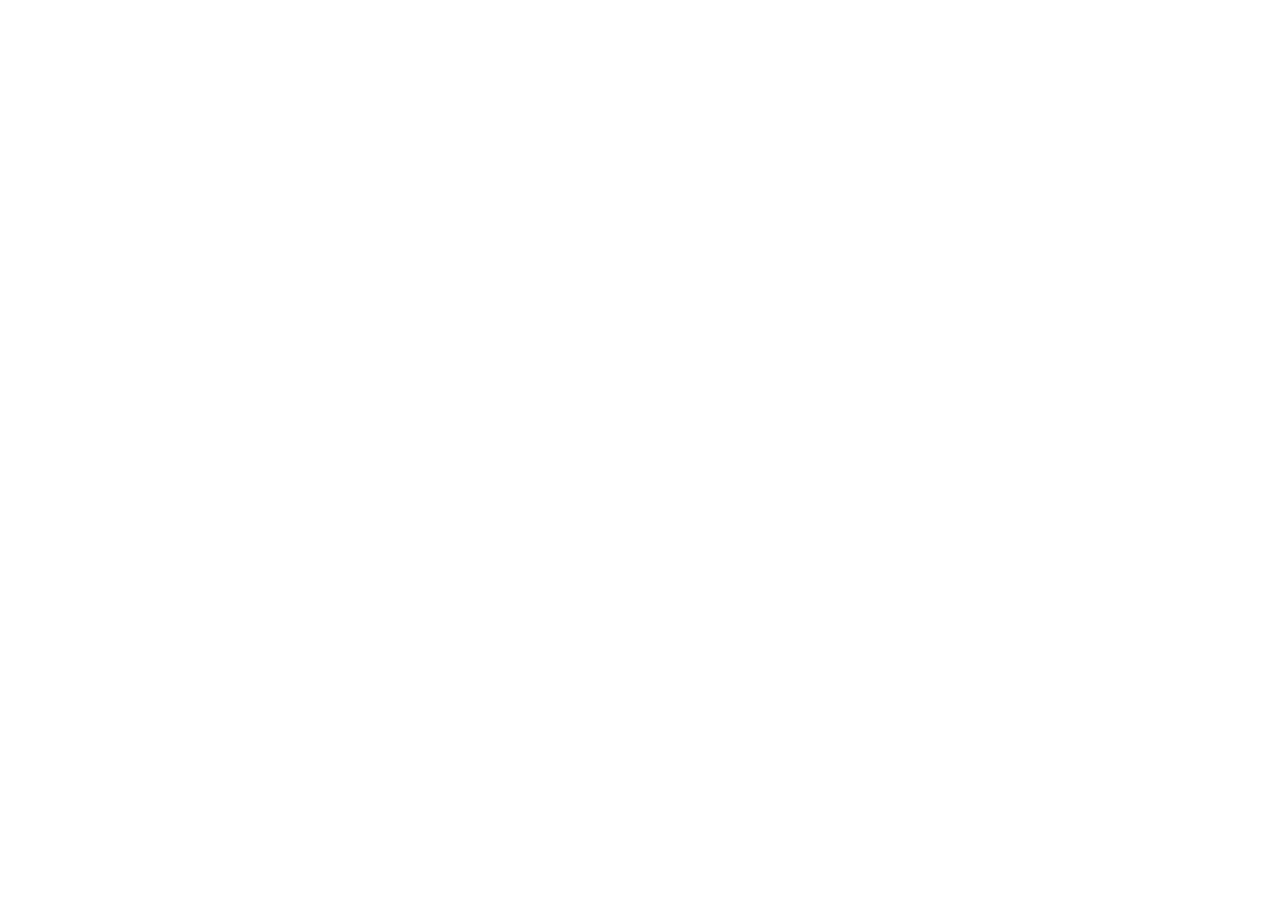
==== commit 4c2e13c8: "Update index.html" ====
--- a/index.html
+++ b/index.html
@@ -3,403 +3,4 @@
 <head>
 <meta charset="UTF-8">
 <meta name="viewport" content="width=device-width, initial-scale=1.0">
-<link rel="icon" type="image/png" href="images/logo.png">
-<link rel="apple-touch-icon" href="images/logo.png">
-<title>La Ville Cafe — Menu</title>
-<link rel="preconnect" href="https://fonts.googleapis.com">
-<link href="https://fonts.googleapis.com/css2?family=Fraunces:ital,opsz,wght@0,9..144,400;0,9..144,500;0,9..144,600;1,9..144,400;1,9..144,500&family=Manrope:wght@400;500;600;700&family=DM+Mono:wght@400;500&display=swap" rel="stylesheet">
-<style>
-  :root{
-    --ink:#24150F;        /* Dark Espresso — main text */
-    --ink-soft:#765F54;   /* Warm Gray — secondary text */
-    --cream:#FFF8EE;      /* Warm Cream — main background */
-    --panel:#FFFFFF;      /* White — cards */
-    --olive:#6B3E26;      /* Coffee Brown — secondary brand */
-    --olive-deep:#3B2116; /* Deep Espresso — primary brand */
-    --line:#EDE0CF;       /* light divider, tuned for warm cream */
-    --rule: rgba(36,21,15,0.14);
-    --addcart:#5A2E1B;    /* Add to Cart button */
-    --checkout-cta:#B9782C; /* Checkout / Payment button */
-    --gold:#C58B45;       /* Caramel Gold accent */
-    --success:#28734A;
-    --error:#A33A3A;
-  }
-  *{box-sizing:border-box;}
-  html{scroll-behavior:smooth;}
-  html,body{margin:0;padding:0;}
-  body{
-    background:var(--cream);
-    color:var(--ink);
-    font-family:'Manrope',sans-serif;
-  }
-  /* ---------- HERO ---------- */
-  .hero{
-    padding:52px 24px 34px;
-    text-align:center;
-    position:relative;
-    overflow:hidden;
-    background:var(--olive-deep);
-    color:var(--cream);
-    animation:heroIn 0.9s ease both;
-  }
-  .hero::before{content:"";position:absolute;inset:0;background:linear-gradient(90deg,rgba(59,33,22,0.97),rgba(59,33,22,0.55)),url("https://cdn.21st.dev/assets/mirror/a1/a1faddabc2da5d4216759258797329cac7e26bf3e204f9205cf79f4fb6c090db.jpg") center/cover;opacity:0.72;transform:scale(1.04);animation:heroPhotoIn 1.2s ease both;}
-  .hero > *{position:relative;z-index:2;}
-  .hero-photo{width:76px;height:76px;object-fit:cover;border-radius:50%;border:2px solid rgba(255,248,238,0.5);margin-bottom:12px;box-shadow:0 8px 24px rgba(0,0,0,0.2);}
-  @keyframes heroPhotoIn{from{opacity:0;transform:scale(1.12);}to{opacity:0.72;transform:scale(1.04);}}
-  .hero-cta{display:inline-flex;gap:8px;align-items:center;margin-top:20px;padding:10px 16px;border:1px solid rgba(255,248,238,0.5);border-radius:999px;color:var(--cream);font-size:0.78rem;font-weight:700;text-decoration:none;transition:background 0.25s ease,transform 0.25s ease;}
-  .hero-cta:hover{background:rgba(255,248,238,0.14);transform:translateY(-2px);}
-  .hero-3d{position:absolute;right:7%;top:22%;width:110px;height:110px;z-index:1;pointer-events:none;transform-style:preserve-3d;animation:heroCupFloat 6s ease-in-out infinite;}
-  .hero-3d::before{content:"";position:absolute;inset:20px 12px 14px;border-radius:12px 12px 28px 28px;background:linear-gradient(110deg,#f7e8d3,#bd7b3f 58%,#63341e);box-shadow:inset -12px -10px 14px rgba(39,17,8,.32),0 20px 24px rgba(20,8,3,.25);transform:rotateX(13deg) rotateY(-18deg);}
-  .hero-3d::after{content:"";position:absolute;left:2px;right:2px;bottom:4px;height:22px;border-radius:50%;background:radial-gradient(ellipse at 45% 35%,#6e351e 0 36%,#35180f 38% 56%,#e3b37d 58% 66%,transparent 68%);transform:rotateX(62deg);filter:drop-shadow(0 8px 6px rgba(20,8,3,.3));}
-  @keyframes heroCupFloat{0%,100%{transform:translate3d(0,0,0) rotate(-4deg);}50%{transform:translate3d(0,-12px,10px) rotate(5deg);}}
-  .coffee-spill{position:fixed;inset:0;z-index:100;pointer-events:none;overflow:hidden;opacity:0;visibility:hidden;}
-  .coffee-spill::before{content:"";position:absolute;left:83%;top:-12vh;width:6vw;min-width:42px;max-width:76px;height:112vh;background:linear-gradient(90deg,transparent 0 12%,#4b2112 22% 74%,transparent 88%);border-radius:50%;transform:translateX(-50%) rotate(4deg) scaleY(.05);transform-origin:top;filter:blur(.2px);}
-  .coffee-spill::after{content:"";position:absolute;left:83%;top:0;width:42vw;height:20vh;min-height:100px;background:radial-gradient(ellipse at center,#8e4925 0 34%,#5a2816 48%,transparent 70%);transform:translate(-50%,-75%) scale(.4);filter:blur(1px);}
-  .coffee-spill.active{opacity:1;visibility:visible;}
-  .coffee-spill.active::before{animation:coffeePour .72s cubic-bezier(.55,.06,.68,.19) forwards;}
-  .coffee-spill.active::after{animation:coffeeSplash .72s cubic-bezier(.2,.8,.3,1) .35s forwards;}
-  @keyframes coffeePour{0%{transform:translateX(-50%) scaleY(.05);}58%{transform:translateX(-50%) scaleY(1);}100%{transform:translateX(-50%) scaleY(1);opacity:.9;}}
-  @keyframes coffeeSplash{0%{transform:translate(-50%,-75%) scale(.4);}70%{transform:translate(-50%,2%) scale(1.05);}100%{transform:translate(-50%,5%) scale(1.2);opacity:0;}}
-  @media(prefers-reduced-motion:reduce){.coffee-spill{display:none;}}
-  .category-transition{position:fixed;inset:0;z-index:90;pointer-events:none;display:grid;place-items:center;opacity:0;visibility:hidden;background:rgba(59,33,22,.08);}
-  .category-transition span{font-size:4.5rem;filter:drop-shadow(0 18px 16px rgba(59,33,22,.28));transform:translate3d(-42vw,18vh,0) rotate(-28deg) scale(.55);}
-  .category-transition.active{opacity:1;visibility:visible;}
-  .category-transition.active span{animation:categoryFoodSweep .7s cubic-bezier(.18,.75,.25,1) forwards;}
-  @keyframes categoryFoodSweep{0%{transform:translate3d(-42vw,18vh,0) rotate(-28deg) scale(.55);opacity:0;}18%{opacity:1;}72%{transform:translate3d(8vw,-3vh,0) rotate(18deg) scale(1.12);opacity:1;}100%{transform:translate3d(44vw,-18vh,0) rotate(36deg) scale(.72);opacity:0;}}
-  @media(prefers-reduced-motion:reduce){.category-transition{display:none;}}
-  .card{transform-style:preserve-3d;perspective:900px;}
-  .card-media{transform:translateZ(0);transition:transform .45s cubic-bezier(.2,.7,.2,1),box-shadow .45s ease;}
-  @media (hover:hover){.card:hover .card-media{transform:translateZ(12px) rotateX(2deg);box-shadow:0 18px 22px rgba(59,33,22,.16);}.card:hover .card-body{transform:translateZ(6px);}.card-body{transition:transform .45s ease;}}
-  .section-3d-divider{height:110px;margin:12px auto 0;max-width:980px;position:relative;overflow:hidden;pointer-events:none;}
-  .section-3d-divider::before{content:"";position:absolute;left:10%;right:10%;top:52%;height:2px;background:linear-gradient(90deg,transparent,var(--gold),transparent);box-shadow:0 12px 24px rgba(185,120,44,.2);}
-  .section-3d-divider::after{content:"";position:absolute;left:50%;top:30%;width:30px;height:30px;border-radius:50%;background:radial-gradient(circle at 35% 30%,#f6d49c,#9b5729 55%,#3b2116 57%);box-shadow:14px 8px 0 -5px #c58b45,-18px 14px 0 -7px #6b3e26;transform:translateX(-50%) rotateX(52deg) rotateZ(20deg);animation:dividerDrift 5s ease-in-out infinite;}
-  @keyframes dividerDrift{50%{transform:translate(-50%,-8px) rotateX(52deg) rotateZ(200deg);}}
-  @keyframes heroIn{
-    from{opacity:0; transform:translateY(-8px);}
-    to{opacity:1; transform:translateY(0);}
-  }
-  .hero svg{width:46px;height:46px;margin-bottom:14px;opacity:0.9;}
-  .hero h1{
-    font-family:'Fraunces',serif;
-    font-weight:500;
-    font-size:2.5rem;
-    letter-spacing:0.01em;
-    margin:0 0 6px;
-  }
-  .hero p{
-    margin:0;
-    font-size:0.85rem;
-    letter-spacing:0.08em;
-    text-transform:uppercase;
-    color:#c9c3ac;
-  }
-
-  /* ---------- NAV ---------- */
-  .nav-wrap{
-    position:sticky; top:0; z-index:20;
-    background:var(--cream);
-    border-bottom:1px solid var(--line);
-  }
-  .nav{
-    display:flex;
-    gap:8px;
-    overflow-x:auto;
-    padding:12px 16px;
-    scrollbar-width:none;
-  }
-  .nav::-webkit-scrollbar{display:none;}
-  .nav-btn{
-    flex:0 0 auto;
-    font-size:0.78rem;
-    font-weight:600;
-    letter-spacing:0.03em;
-    color:var(--olive-deep);
-    background:var(--panel);
-    border:1px solid var(--line);
-    padding:7px 14px;
-    border-radius:999px;
-    white-space:nowrap;
-    font-family:'Manrope',sans-serif;
-    transition:background 0.2s ease, color 0.2s ease, border-color 0.2s ease;
-  }
-  .nav-btn.active{background:var(--olive-deep); color:var(--cream); border-color:var(--olive-deep);}
-
-  /* ---------- MAIN ---------- */
-  main{max-width:520px; margin:0 auto; padding:8px 20px 60px;}
-
-  section{padding-top:36px; scroll-margin-top:64px;}
-
-  .cat-head{
-    display:flex;
-    align-items:center;
-    gap:10px;
-    margin-bottom:4px;
-  }
-  .cat-head svg{width:22px;height:22px; color:var(--olive); flex:0 0 auto;}
-  .cat-head h2{
-    font-family:'Fraunces',serif;
-    font-weight:500;
-    font-size:1.5rem;
-    margin:0;
-  }
-  .cat-sub{
-    font-size:0.78rem;
-    color:var(--ink-soft);
-    margin:2px 0 16px 32px;
-  }
-
-  .item{
-    display:flex;
-    align-items:baseline;
-    gap:8px;
-    padding:10px 0;
-    border-bottom:1px solid var(--rule);
-  }
-  .item:last-child{border-bottom:none;}
-  .item-name{
-    font-size:0.98rem;
-    font-weight:500;
-  }
-  .item-leader{
-    flex:1;
-    border-bottom:1px dotted var(--line);
-    margin-bottom:5px;
-    min-width:12px;
-  }
-  .item-price{
-    font-family:'Fraunces',serif;
-    font-size:1rem;
-    font-weight:500;
-    color:var(--olive-deep);
-    white-space:nowrap;
-  }
-  .item-note{
-    display:block;
-    font-size:0.72rem;
-    color:var(--ink-soft);
-    margin-top:2px;
-  }
-
-  .addon{
-    margin-top:10px;
-    padding:10px 12px;
-    background:var(--panel);
-    border:1px solid var(--line);
-    border-radius:10px;
-    font-size:0.82rem;
-    color:var(--ink-soft);
-  }
-  .addon strong{color:var(--ink); font-weight:600;}
-
-  footer{
-    text-align:center;
-    padding:34px 20px 46px;
-    color:var(--ink-soft);
-    font-size:0.82rem;
-  }
-  footer .name{
-    font-family:'Fraunces',serif;
-    color:var(--ink);
-    font-size:1.05rem;
-    margin-bottom:6px;
-  }
-  footer a{color:var(--olive-deep); text-decoration:none; font-weight:600;}
-
-  @media (prefers-reduced-motion: reduce){
-    .hero{animation:none;}
-  }
-
-  .about-strip{
-    background:var(--olive-deep);
-    padding:0 24px 22px;
-    text-align:center;
-  }
-  .about-text{
-    color:#e9d9c8;
-    font-size:0.85rem;
-    line-height:1.5;
-    max-width:480px;
-    margin:0 auto 12px;
-  }
-  .about-meta{
-    display:flex; flex-wrap:wrap; justify-content:center; gap:14px;
-    font-size:0.78rem;
-  }
-  .about-meta span{color:var(--gold); font-weight:600;}
-  .about-meta a{color:#e9d9c8; text-decoration:underline; text-underline-offset:2px;}
-
-  .gallery-wrap{background:var(--olive-deep); padding:0 0 22px;}
-  .gallery{
-    display:flex;
-    gap:10px;
-    overflow-x:auto;
-    padding:0 20px;
-    scrollbar-width:none;
-  }
-  .gallery::-webkit-scrollbar{display:none;}
-  .gallery img{
-    flex:0 0 auto;
-    width:130px;
-    height:130px;
-    object-fit:cover;
-    border-radius:10px;
-  }
-
-  .grid{
-    display:grid;
-    grid-template-columns:repeat(auto-fill, minmax(140px, 1fr));
-    gap:12px;
-    margin-top:14px;
-  }
-  .card{
-    background:var(--panel);
-    border:1px solid var(--line);
-    border-radius:14px;
-    overflow:hidden;
-    display:flex;
-    flex-direction:column;
-  }
-  .card-media{
-    position:relative;
-    height:78px;
-    display:flex;
-    align-items:center;
-    justify-content:center;
-    background:linear-gradient(135deg, var(--olive-deep), var(--olive));
-    overflow:hidden;
-  }
-  .fly-clone::after{content:"";position:absolute;inset:0;background:linear-gradient(125deg,rgba(255,255,255,0.5),transparent 32%,transparent 68%,rgba(36,21,15,0.22));opacity:0.7;mix-blend-mode:screen;}
-  .fly-clone.food-shape-pizza{border-radius:50%;clip-path:circle(48% at 50% 50%);}
-  .fly-clone.food-shape-pasta{border-radius:42%;clip-path:ellipse(45% 48% at 50% 50%);}
-  .fly-clone.food-shape-burger{border-radius:28% 28% 42% 42%;clip-path:inset(8% 3% 8% 3% round 24%);}
-  .fly-clone.food-shape-fries{border-radius:34% 34% 46% 46%;clip-path:ellipse(42% 48% at 50% 50%);}
-  .fly-clone.food-shape-drink{border-radius:24% 24% 42% 42%;clip-path:inset(5% 12% 4% 12% round 24%);}
-  .fly-clone.food-shape-default{border-radius:42%;clip-path:ellipse(45% 48% at 50% 50%);}
-  .money-flight{position:fixed;z-index:210;pointer-events:none;padding:9px 14px;border:1px solid rgba(255,248,238,.7);border-radius:999px;background:linear-gradient(135deg,#fff8ee 0%,#f0c47d 58%,#c58b45 100%);color:#3b2116;font-size:.82rem;font-weight:800;white-space:nowrap;box-shadow:0 12px 28px rgba(59,33,22,.3),0 0 0 5px rgba(240,196,125,.16);will-change:transform,opacity;}
-  .money-flight::first-letter{font-size:1rem;}
-  @keyframes moneyPop{0%{opacity:0;transform:translate3d(0,0,0) scale(.55) rotate(-5deg);}14%{opacity:1;transform:translate3d(0,-14px,0) scale(1.04) rotate(-2deg);}48%{opacity:1;transform:translate3d(var(--money-mid-x),var(--money-mid-y),0) scale(.9) rotate(2deg);}78%{opacity:.84;transform:translate3d(var(--money-near-x),var(--money-near-y),0) scale(.68) rotate(4deg);}100%{opacity:.08;transform:translate3d(var(--money-x),var(--money-y),0) scale(.42) rotate(6deg);}}
-  .money-flight.fly{animation:moneyPop 1.5s cubic-bezier(.22,.72,.28,1) forwards;}
-  .item-modal{position:fixed;inset:0;z-index:120;display:grid;place-items:center;padding:20px;background:rgba(36,21,15,.52);opacity:0;visibility:hidden;transition:opacity .25s ease,visibility .25s ease;}
-  .item-modal.open{opacity:1;visibility:visible;}
-  .item-modal-card{position:relative;width:min(440px,100%);overflow:hidden;border:1px solid rgba(255,248,238,.55);border-radius:22px;background:var(--cream);box-shadow:0 24px 70px rgba(36,21,15,.3);transform:translateY(18px) scale(.96);transition:transform .3s cubic-bezier(.2,.8,.2,1);}
-  .item-modal.open .item-modal-card{transform:translateY(0) scale(1);}
-  .item-modal-image{height:240px;background:var(--olive-deep) center/cover;}
-  .item-modal-body{padding:20px;}.item-modal-body h3{margin:0;color:var(--olive-deep);font:500 1.65rem 'Fraunces',serif;}.item-modal-body p{margin:8px 0 16px;color:var(--ink-soft);font-size:.82rem;line-height:1.55;}.item-modal-price{display:inline-block;padding:6px 11px;border-radius:999px;background:#f5e4cd;color:var(--olive-deep);font:500 1rem 'Fraunces',serif;}.item-modal-add{width:100%;margin-top:18px;padding:12px;border:0;border-radius:10px;background:var(--addcart);color:#fff;font:700 .86rem 'Manrope',sans-serif;cursor:pointer;}.item-modal-close{position:absolute;top:12px;right:12px;width:34px;height:34px;border:1px solid rgba(255,248,238,.7);border-radius:50%;background:rgba(59,33,22,.72);color:#fff;font-size:1.25rem;line-height:1;cursor:pointer;}
-  @media(prefers-reduced-motion:reduce){.item-modal,.item-modal-card{transition:none;}}
-  .card-media svg{width:28px;height:28px;color:#f2efe4; position:relative; z-index:1;}
-  .card-media img{
-    position:absolute; inset:0;
-    width:100%; height:100%;
-    object-fit:cover;
-    z-index:2;
-    transition:transform 0.45s cubic-bezier(.2,.7,.2,1), opacity 0.3s ease;
-  }
-  .card-media.is-fallback::after{content:"Fresh from the cafe";position:absolute;inset:0;display:flex;align-items:center;justify-content:center;padding:10px;color:#fff8ee;font-family:'Fraunces',serif;font-size:0.85rem;text-align:center;background:radial-gradient(circle at 50% 38%,rgba(197,139,69,0.72),transparent 34%),linear-gradient(135deg,var(--olive-deep),var(--olive));z-index:1;}
-  .veg-dot{
-    position:absolute;
-    top:8px; right:8px;
-    width:14px;height:14px;
-    border-radius:4px;
-    background:#fff;
-    border:1px solid #2e7d32;
-    display:flex;align-items:center;justify-content:center;
-  }
-  .veg-dot::after{
-    content:"";
-    width:7px;height:7px;
-    border-radius:50%;
-    background:#2e7d32;
-  }
-  .card-body{padding:10px 11px 12px;}
-  .card-name{
-    font-size:0.82rem;
-    font-weight:600;
-    line-height:1.28;
-    min-height:2.1em;
-  }
-  .card-price{
-    font-family:'Fraunces',serif;
-    font-weight:500;
-    font-size:0.92rem;
-    color:var(--olive);
-    margin-top:6px;
-  }
-  @keyframes justAddedPulse{
-    0%{transform:scale(1);}
-    35%{transform:scale(1.035);}
-    100%{transform:scale(1);}
-  }
-  .card.just-added{animation:justAddedPulse 0.4s ease;}
-  .card.just-added .card-media{box-shadow:inset 0 0 0 3px var(--gold);}
-  .card.just-added .card-media img{filter:saturate(1.18) contrast(1.04);}
-
-  .food-badge{
-    position:absolute; top:8px; left:8px;
-    font-size:0.62rem; font-weight:700;
-    padding:3px 7px; border-radius:6px;
-    color:#fff; z-index:3;
-    letter-spacing:0.01em;
-  }
-  .food-badge.bestseller{background:var(--gold); color:var(--ink);}
-  .food-badge.popular{background:var(--olive-deep);}
-  .food-badge.new{background:var(--success);}
-
-  /* ---------- CART ---------- */
-  .card-action{margin-top:8px;}
-  .add-btn{
-    background:var(--addcart);
-    color:#fff;
-    border:none;
-    border-radius:8px;
-    font-size:0.76rem;
-    font-weight:700;
-    letter-spacing:0.02em;
-    padding:7px 14px;
-  }
-  .add-btn:active{transform:scale(0.94);}
-  .qty-control{
-    display:flex; align-items:center; gap:10px;
-    background:var(--cream);
-    border:1px solid var(--line);
-    border-radius:8px;
-    padding:5px 10px;
-    width:fit-content;
-  }
-  .qty-control button{
-    background:none; border:none;
-    font-size:1rem; font-weight:700;
-    color:var(--olive-deep);
-    line-height:1;
-    padding:0 2px;
-  }
-  .qty-control span{font-weight:700; font-size:0.85rem; min-width:14px; text-align:center;}
-
-  .cart-bar{
-    position:fixed;
-    left:0; right:0; bottom:0;
-    transform:translateY(140%);
-    background:var(--olive-deep);
-    color:#fff;
-    border:none;
-    padding:14px 20px;
-    display:flex; align-items:center; justify-content:space-between; gap:12px;
-    box-shadow:0 -8px 24px rgba(0,0,0,0.18);
-    z-index:40;
-    transition:transform 0.3s cubic-bezier(0.2,0.8,0.2,1);
-    font-family:'Manrope',sans-serif;
-  }
-  .cart-bar.visible{transform:translateY(0);}
-  .cart-bar-count{font-weight:700; font-size:0.88rem;}
-  .cart-bar-total{font-weight:800; font-size:0.95rem;}
-  .cart-bar-view{
-    font-weight:700; font-size:0.85rem;
-    color:var(--gold);
-    letter-spacing:0.02em;
-  }
-  .cart-toast{position:fixed;right:20px;bottom:76px;z-index:45;display:flex;align-items:center;gap:12px;max-width:340px;padding:11px 12px 11px 14px;border:1px solid rgba(255,248,238,.24);border-radius:14px;background:rgba(59,33,22,.96);color:#fff8ee;box-shadow:0 14px 34px rgba(36,21,15,.25);opacity:0;transform:translateY(16px) scale(.96);pointer-events:none;transition:opacity .28s ease,transform .28s cubic-bezier(.2,.8,.2,1);}
-  .cart-toast.show{opacity:1;transform:translateY(0) scale(1);pointer-events:auto;}
-  .cart-toast-icon{width:38px;height:38px;flex:0 0 auto;border-radius:9px;background-position:center;background-size:cover;box-shadow:0 4px 10px rgba(0,0,0,.2);}
-  .cart-toast-copy{min-width:0;font-size:.76rem;line-height:1.35;}.cart-toast-copy strong{display:block;color:#f0c47d;font-size:.68rem;text-transform:uppercase;letter-spacing:.09em;}.cart-toast-copy span{display:block;max-width:190px;overflow:hidden;text-overflow:ellipsis;white-space:nowrap;}
-  .cart-toast-action{border:0;border-left:1px solid rgba(255,248,238,.2);padding:5px 0 5px 12px;background:none;color:#f0c47d;font-size:.72rem;font-weight:700;white-space:nowrap;cursor:pointer;}
-  @media(max-width:520px){.cart-toast{left:14px;right:14px;bottom:70px;max-width:none;}.cart-toast-action{margin-left:auto;}}
-  .clear-cart-btn{display:block;width:100%;margin:10px 0 0;padding:8px;border:1px solid rgba(163,58,58,.3);border-radius:8px;background:transparent;color:var(--error);font:600 .75rem 'Manrope',sans-serif;cursor:pointer
+<link rel="icon" type="image/png" href="[data-uri]
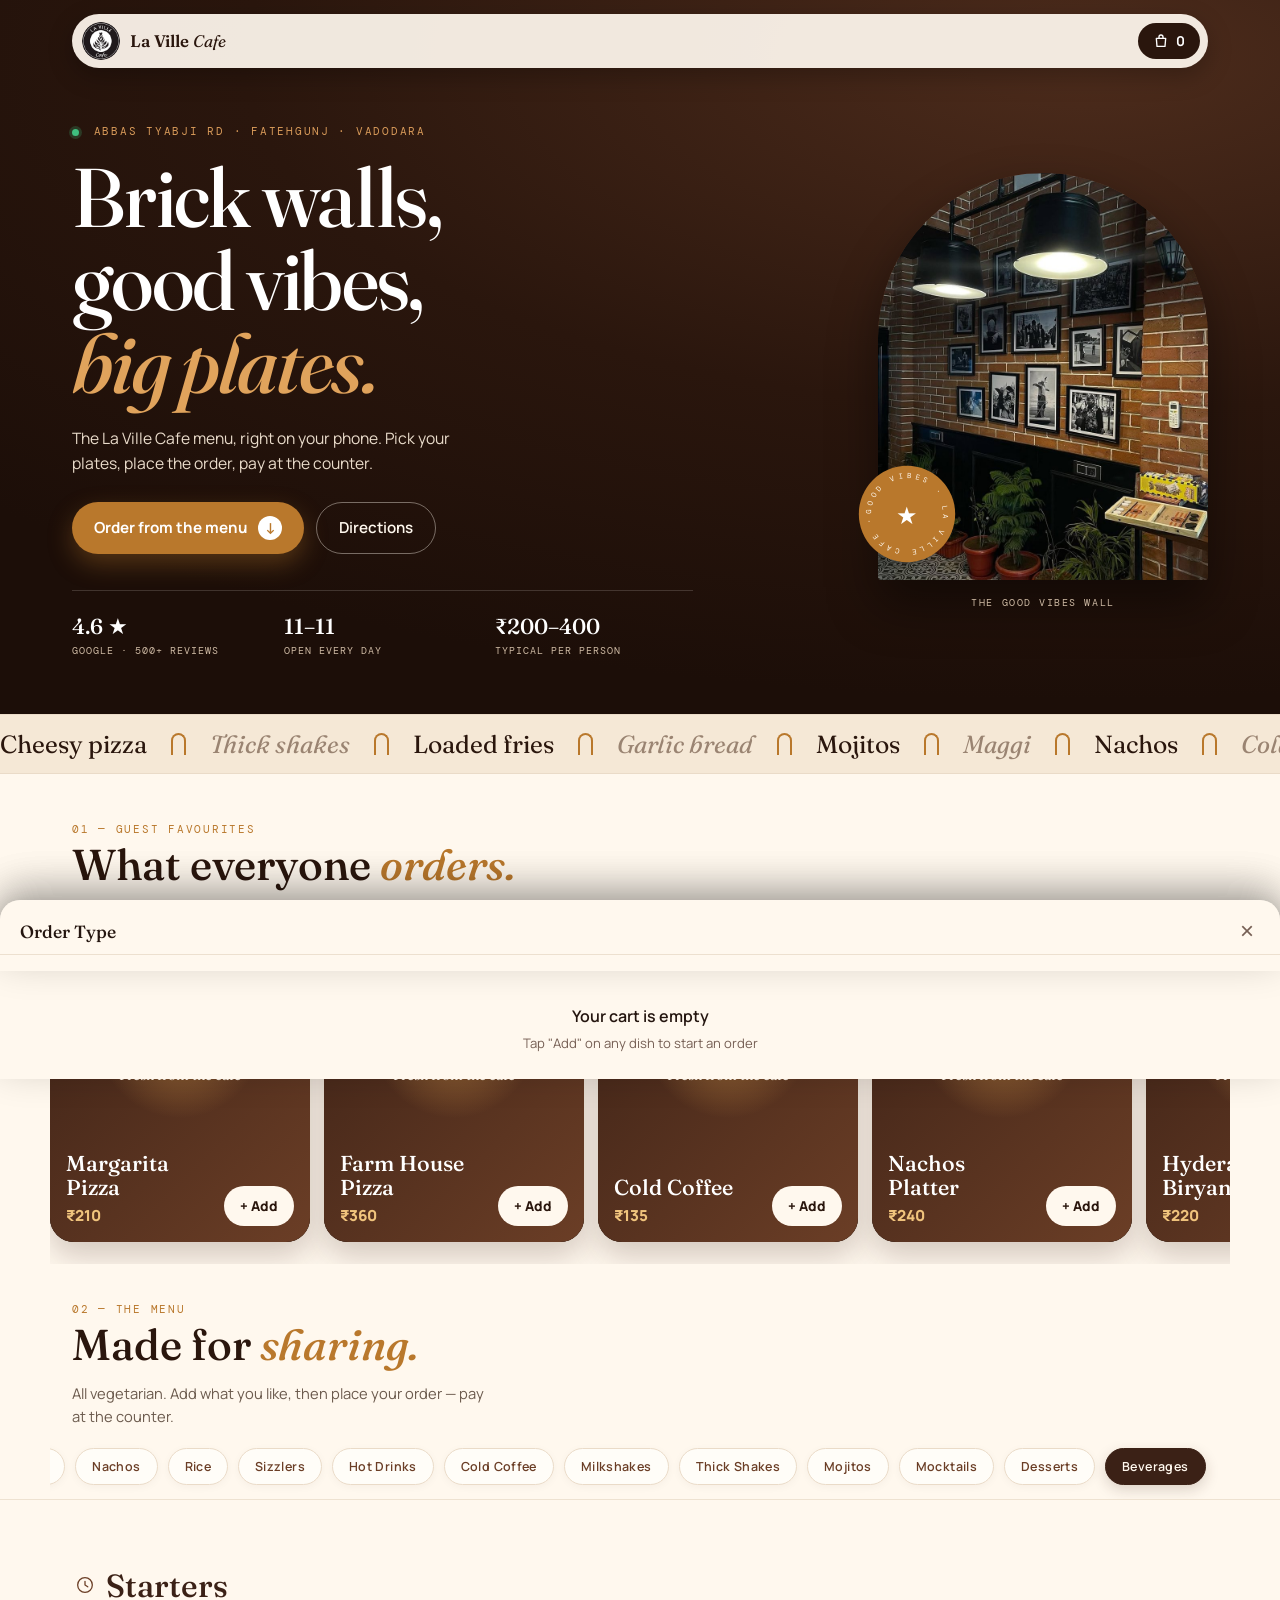
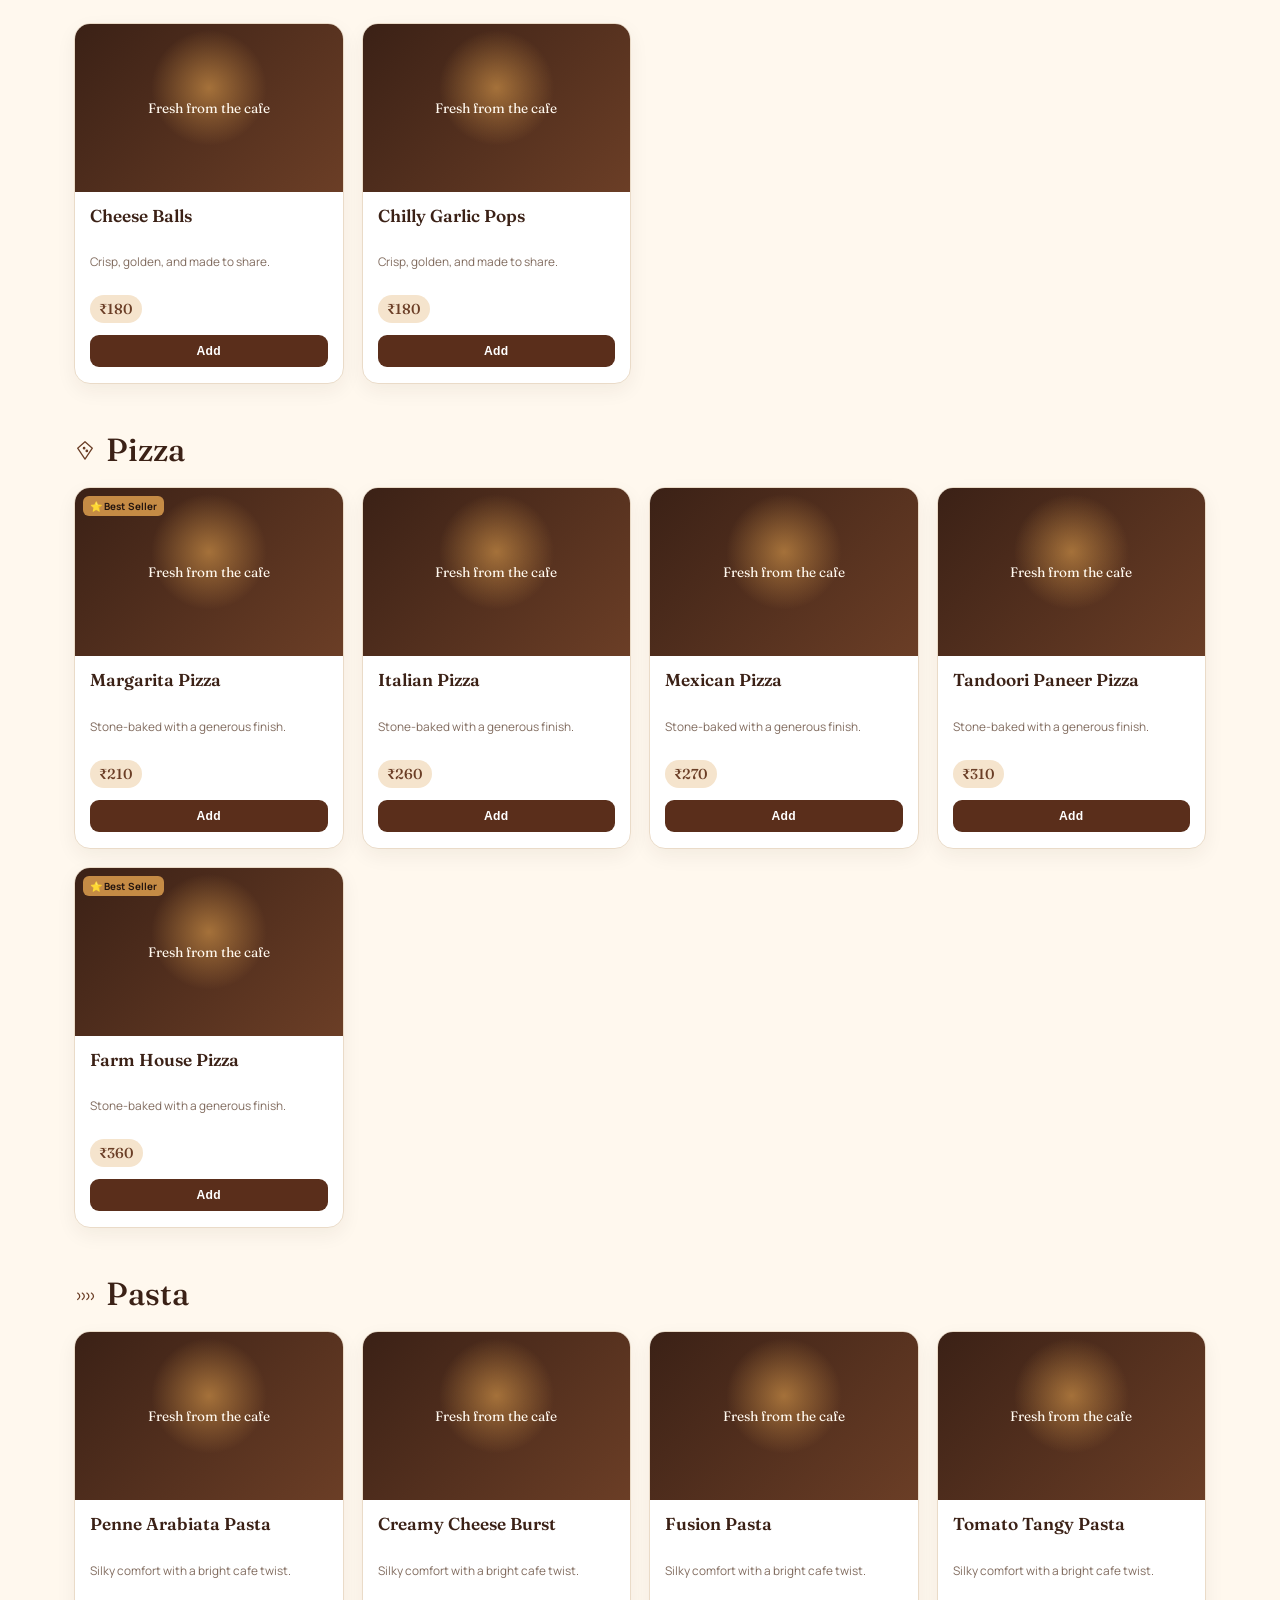
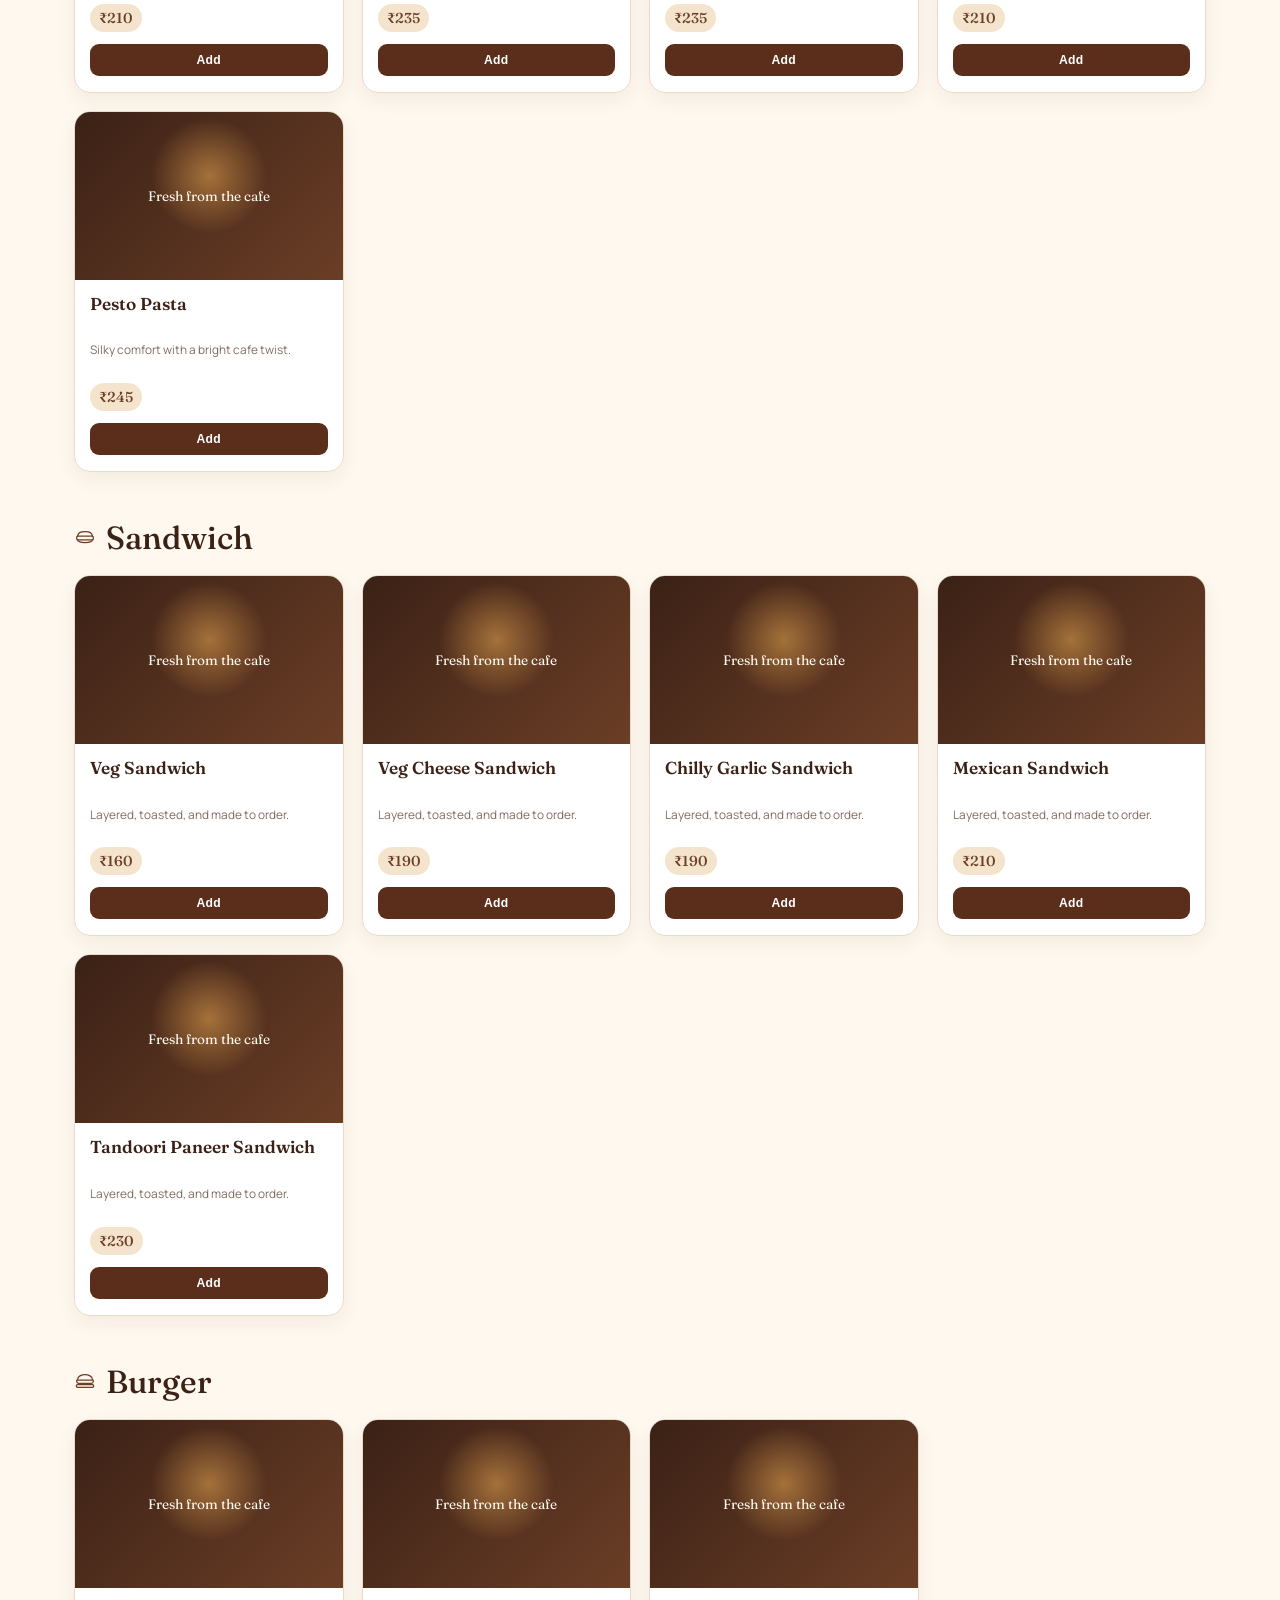
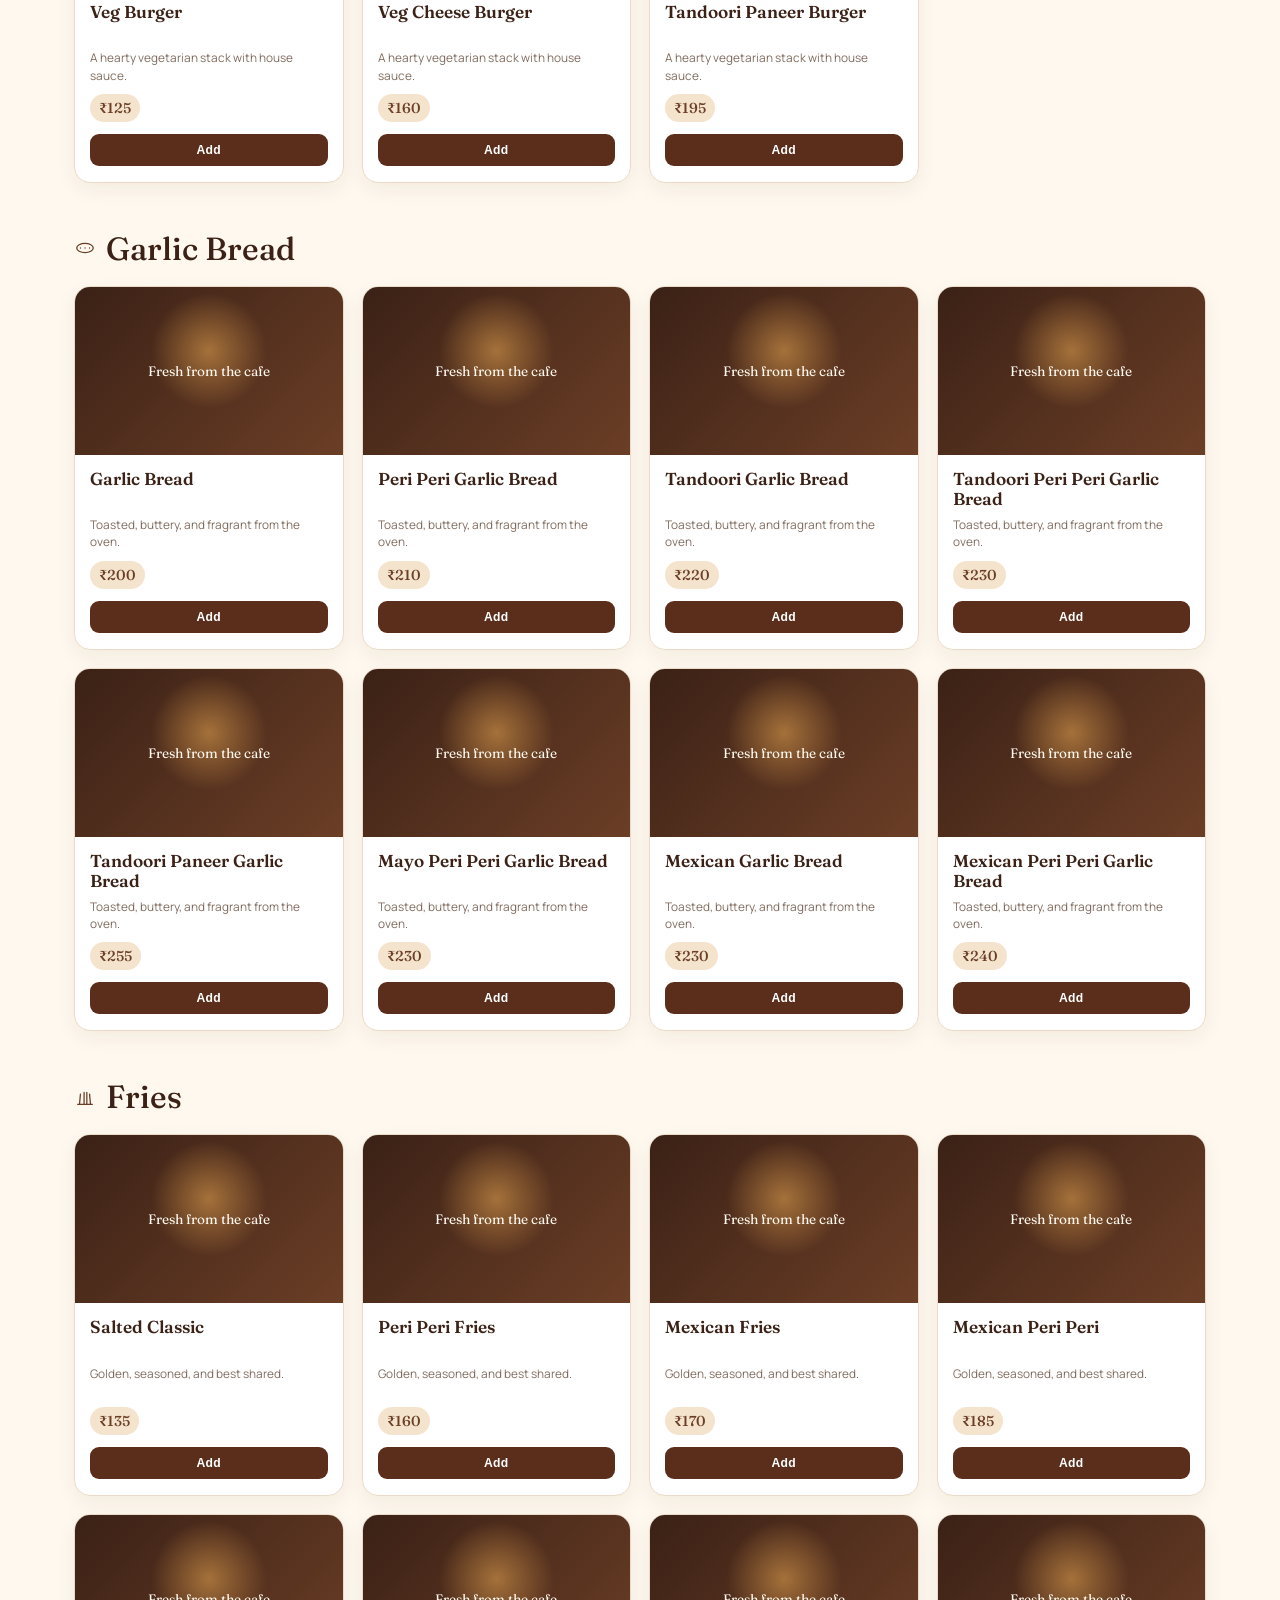
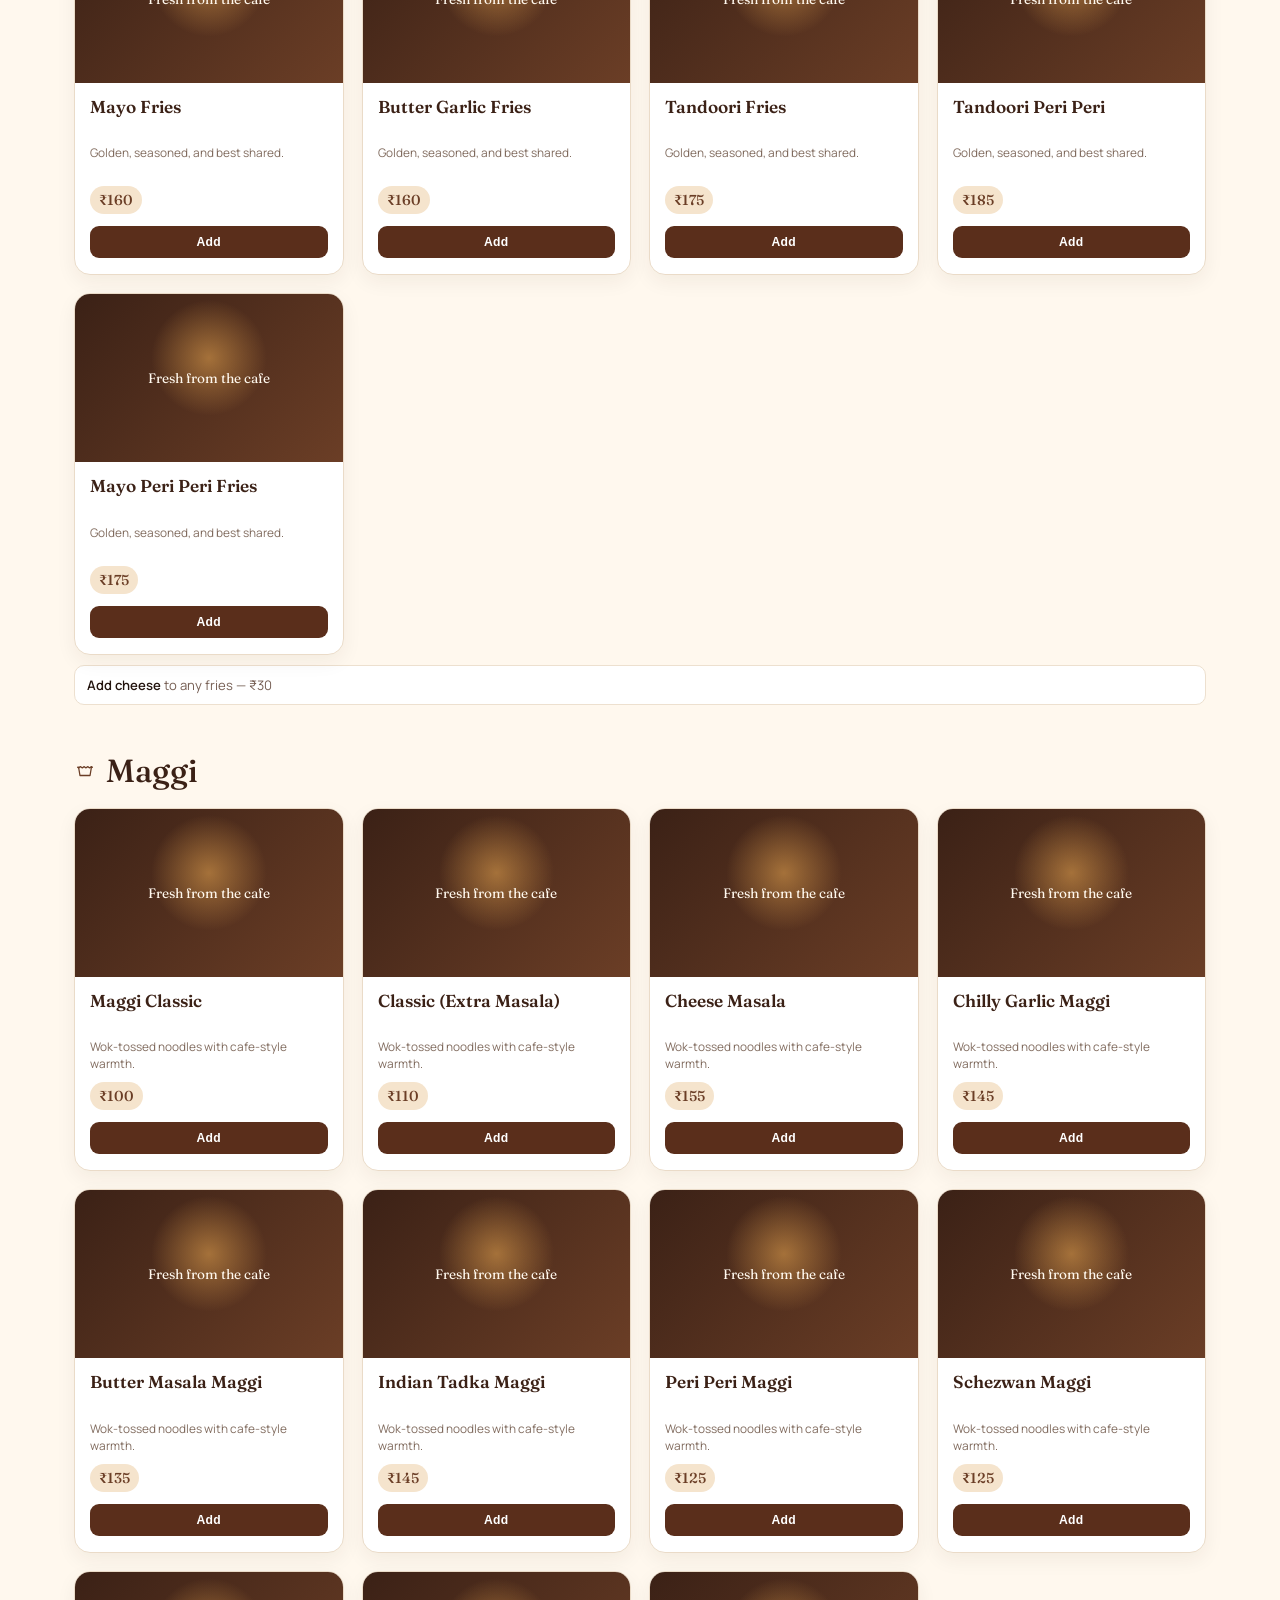
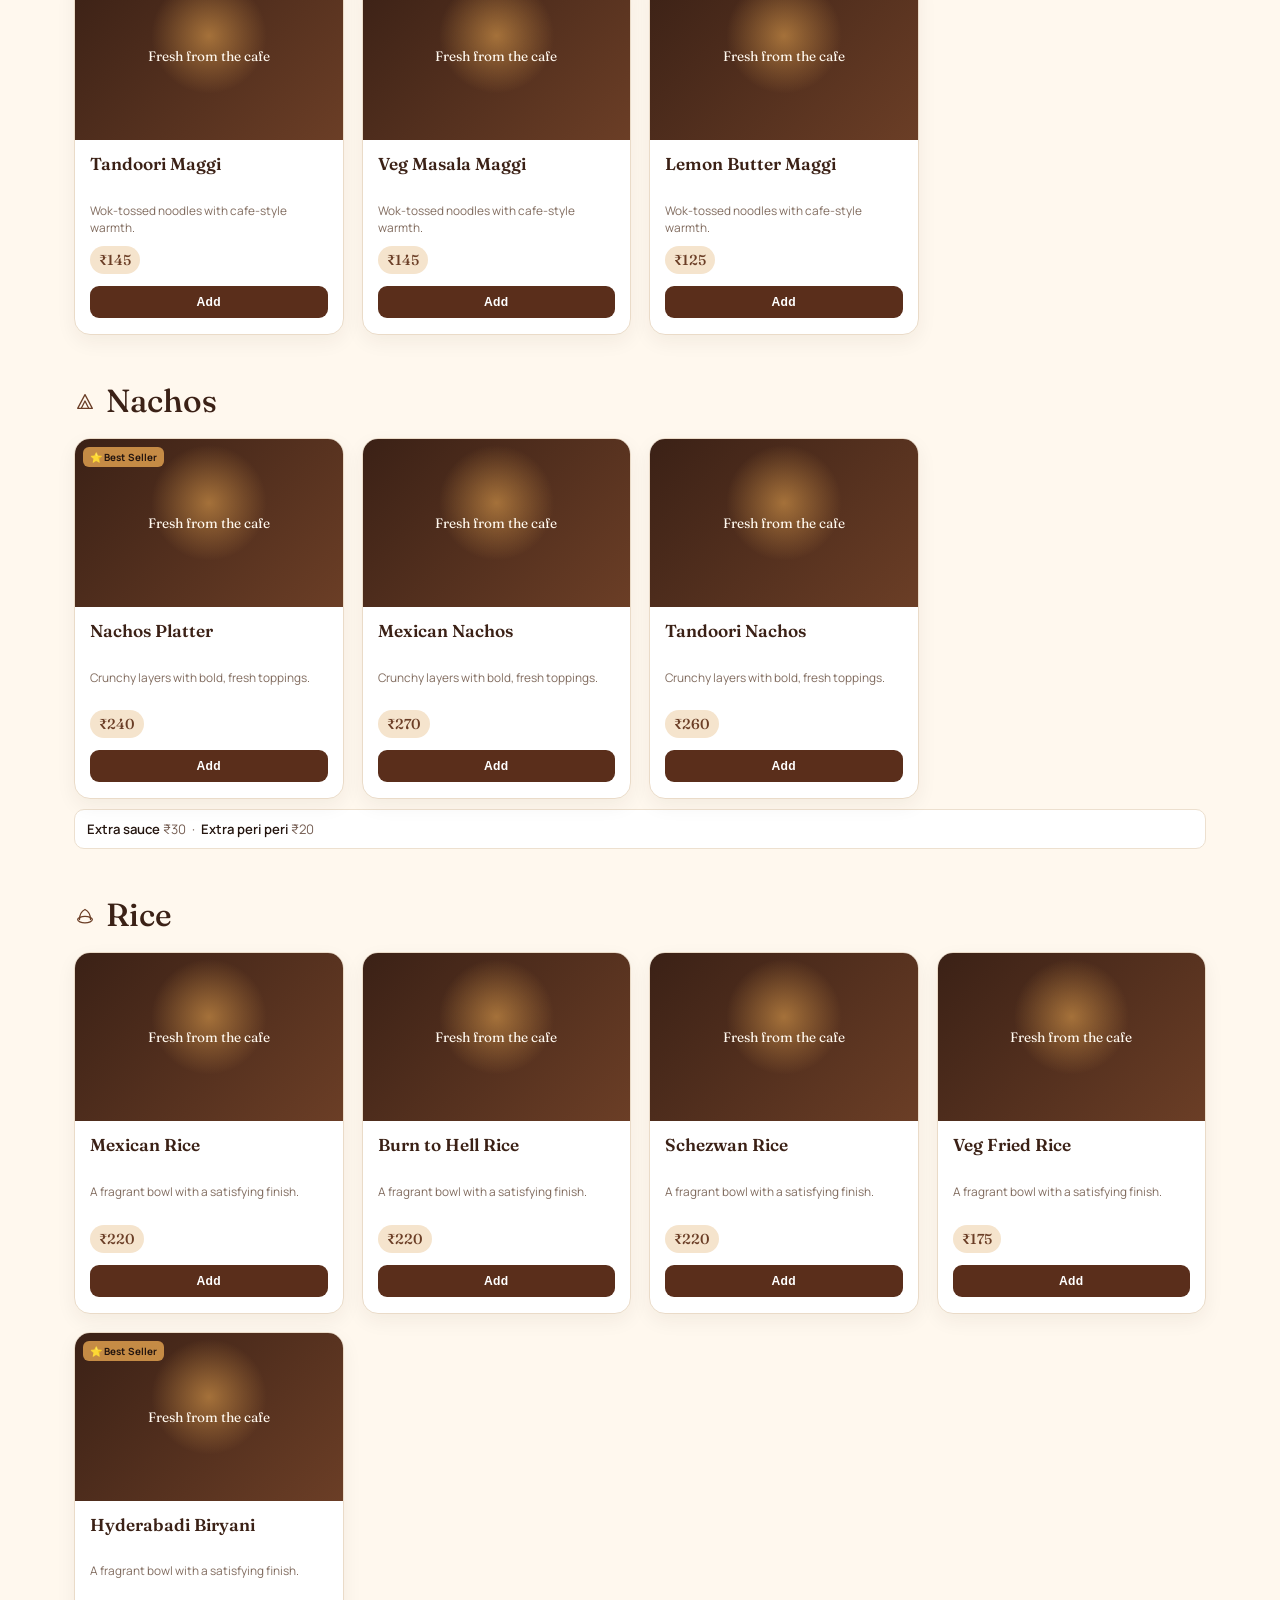
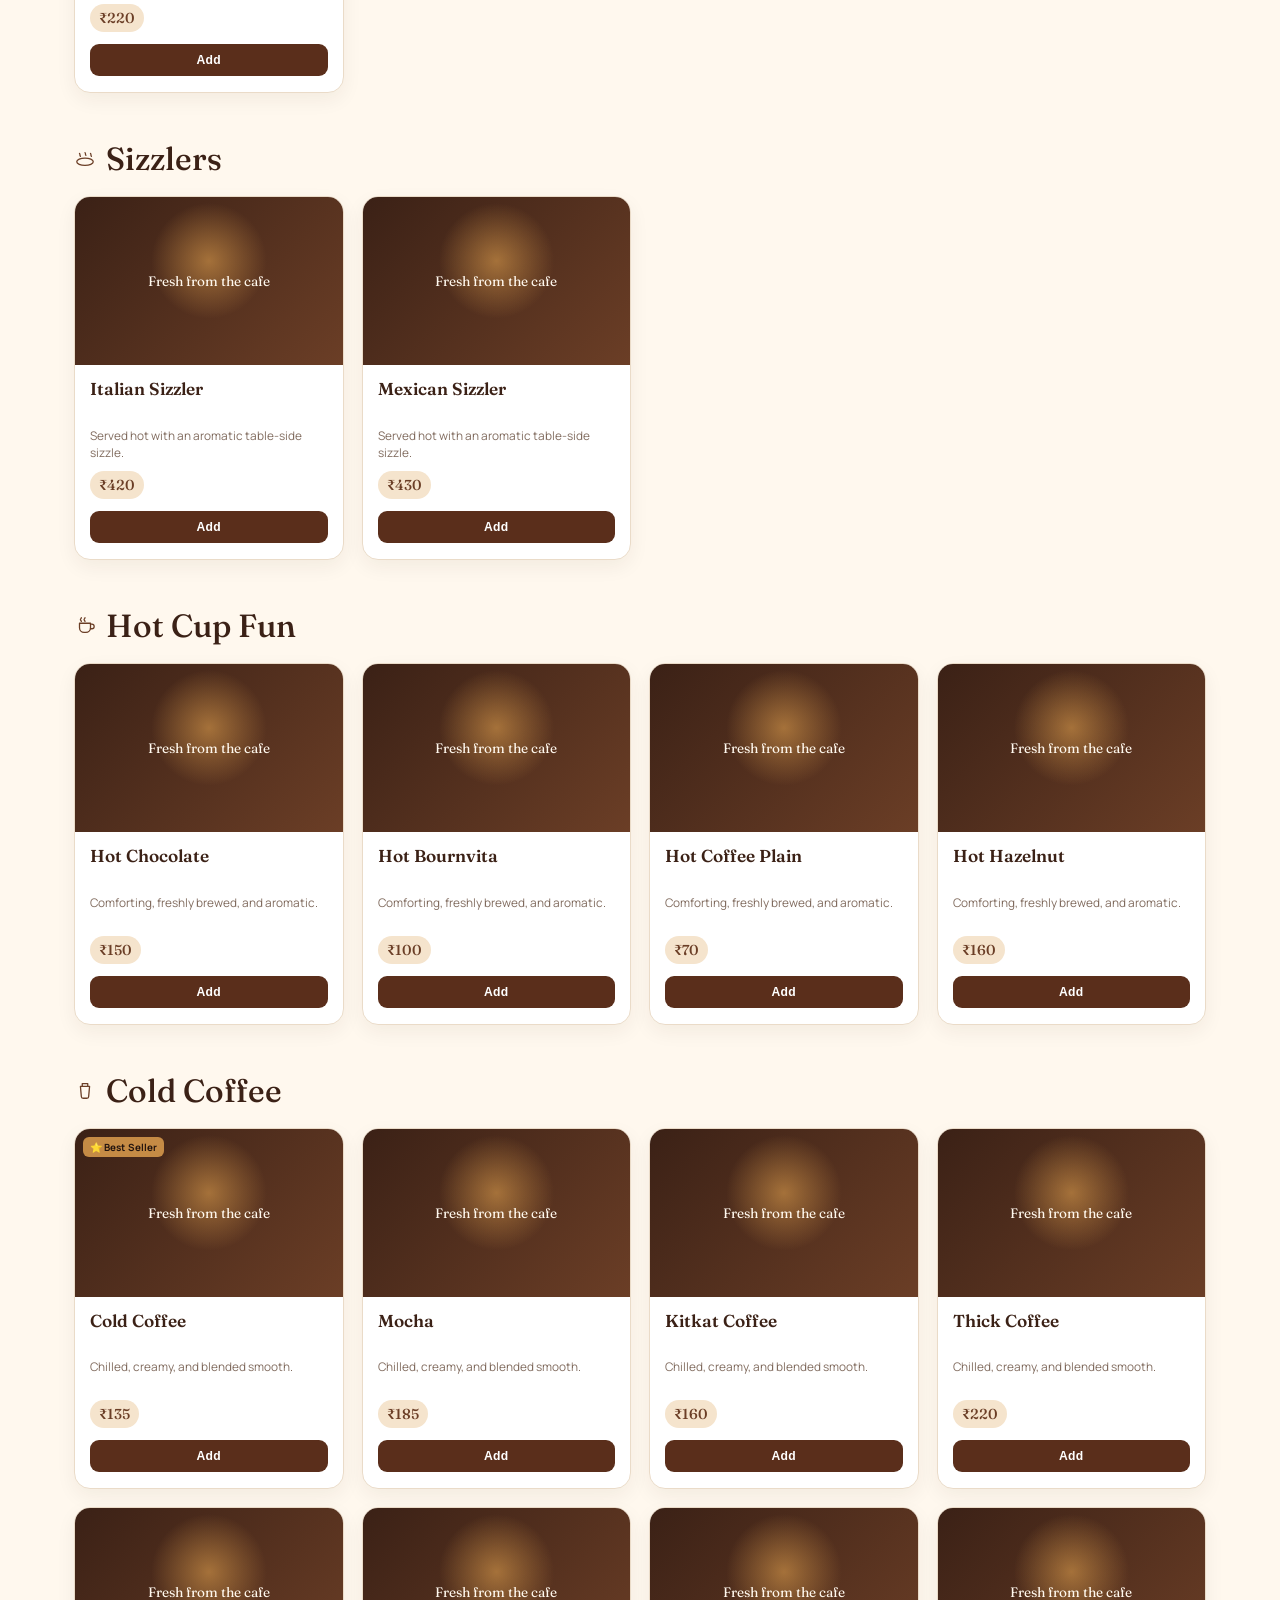
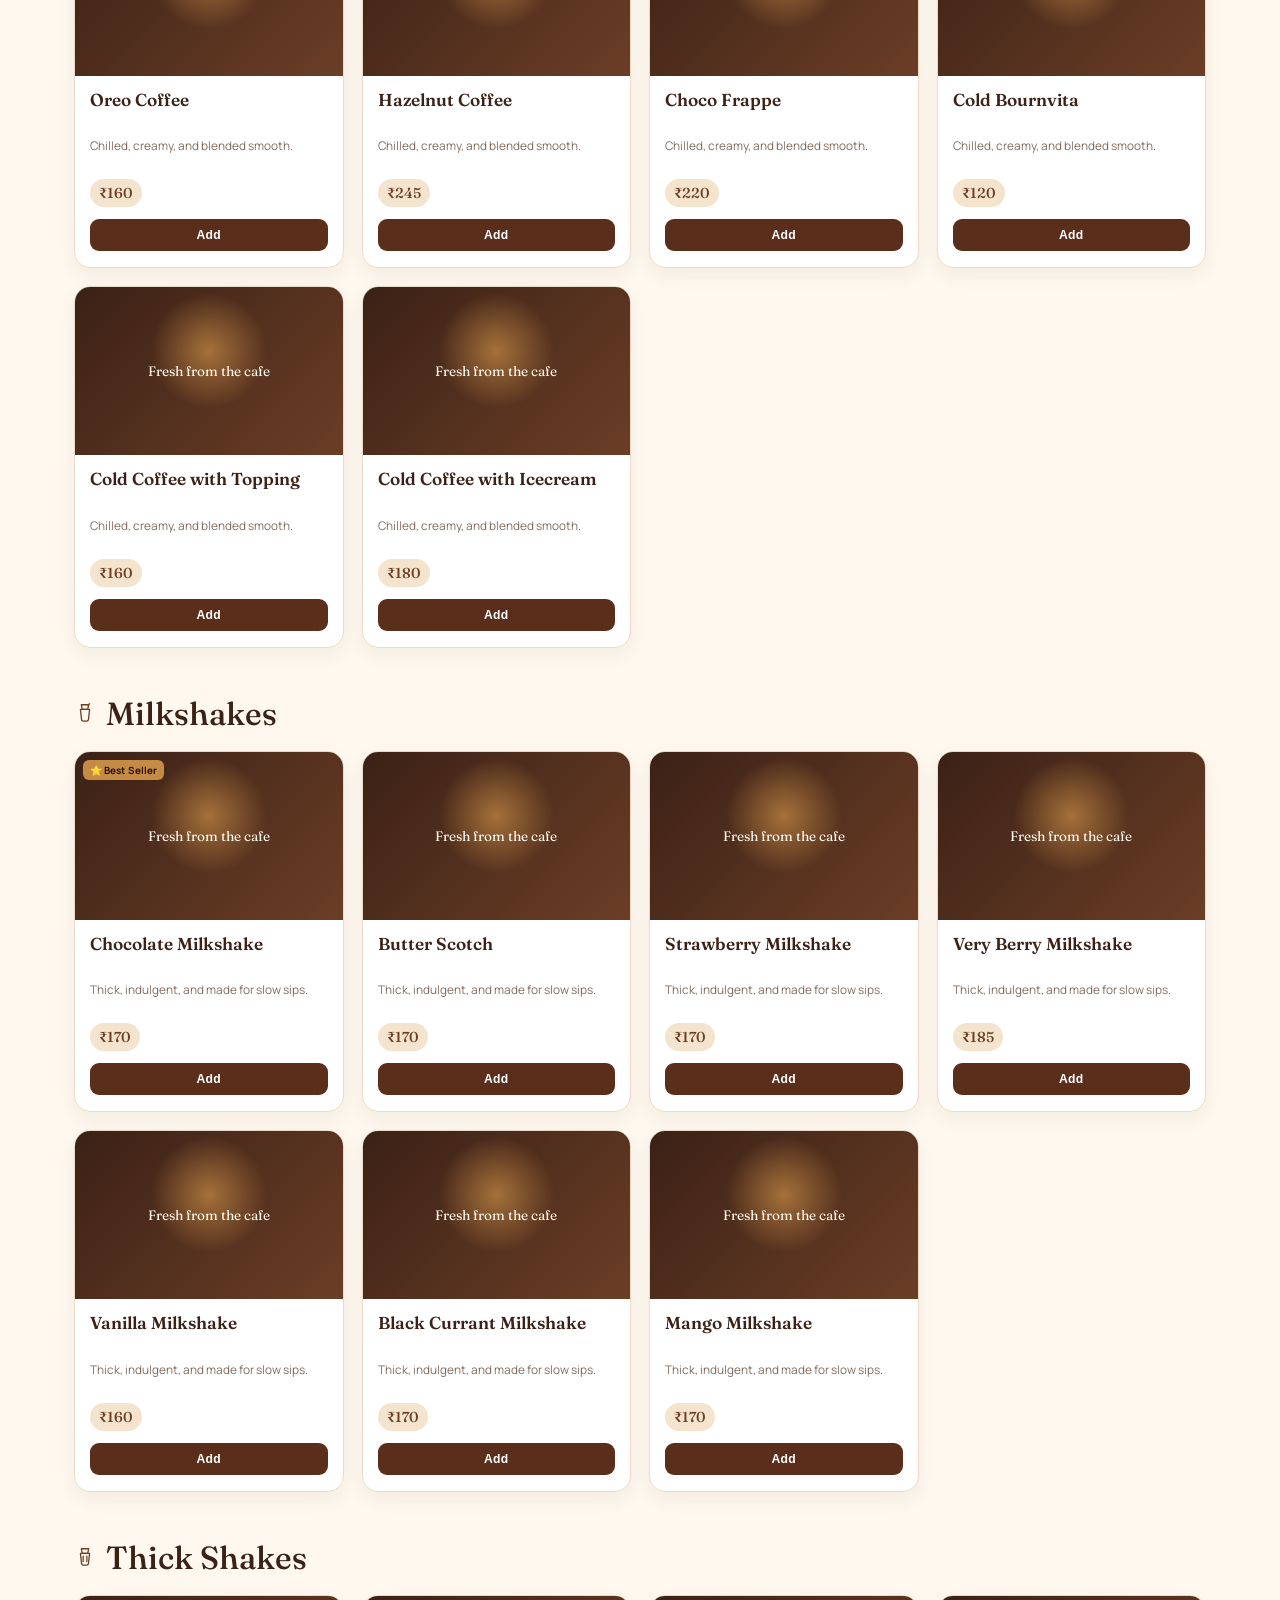
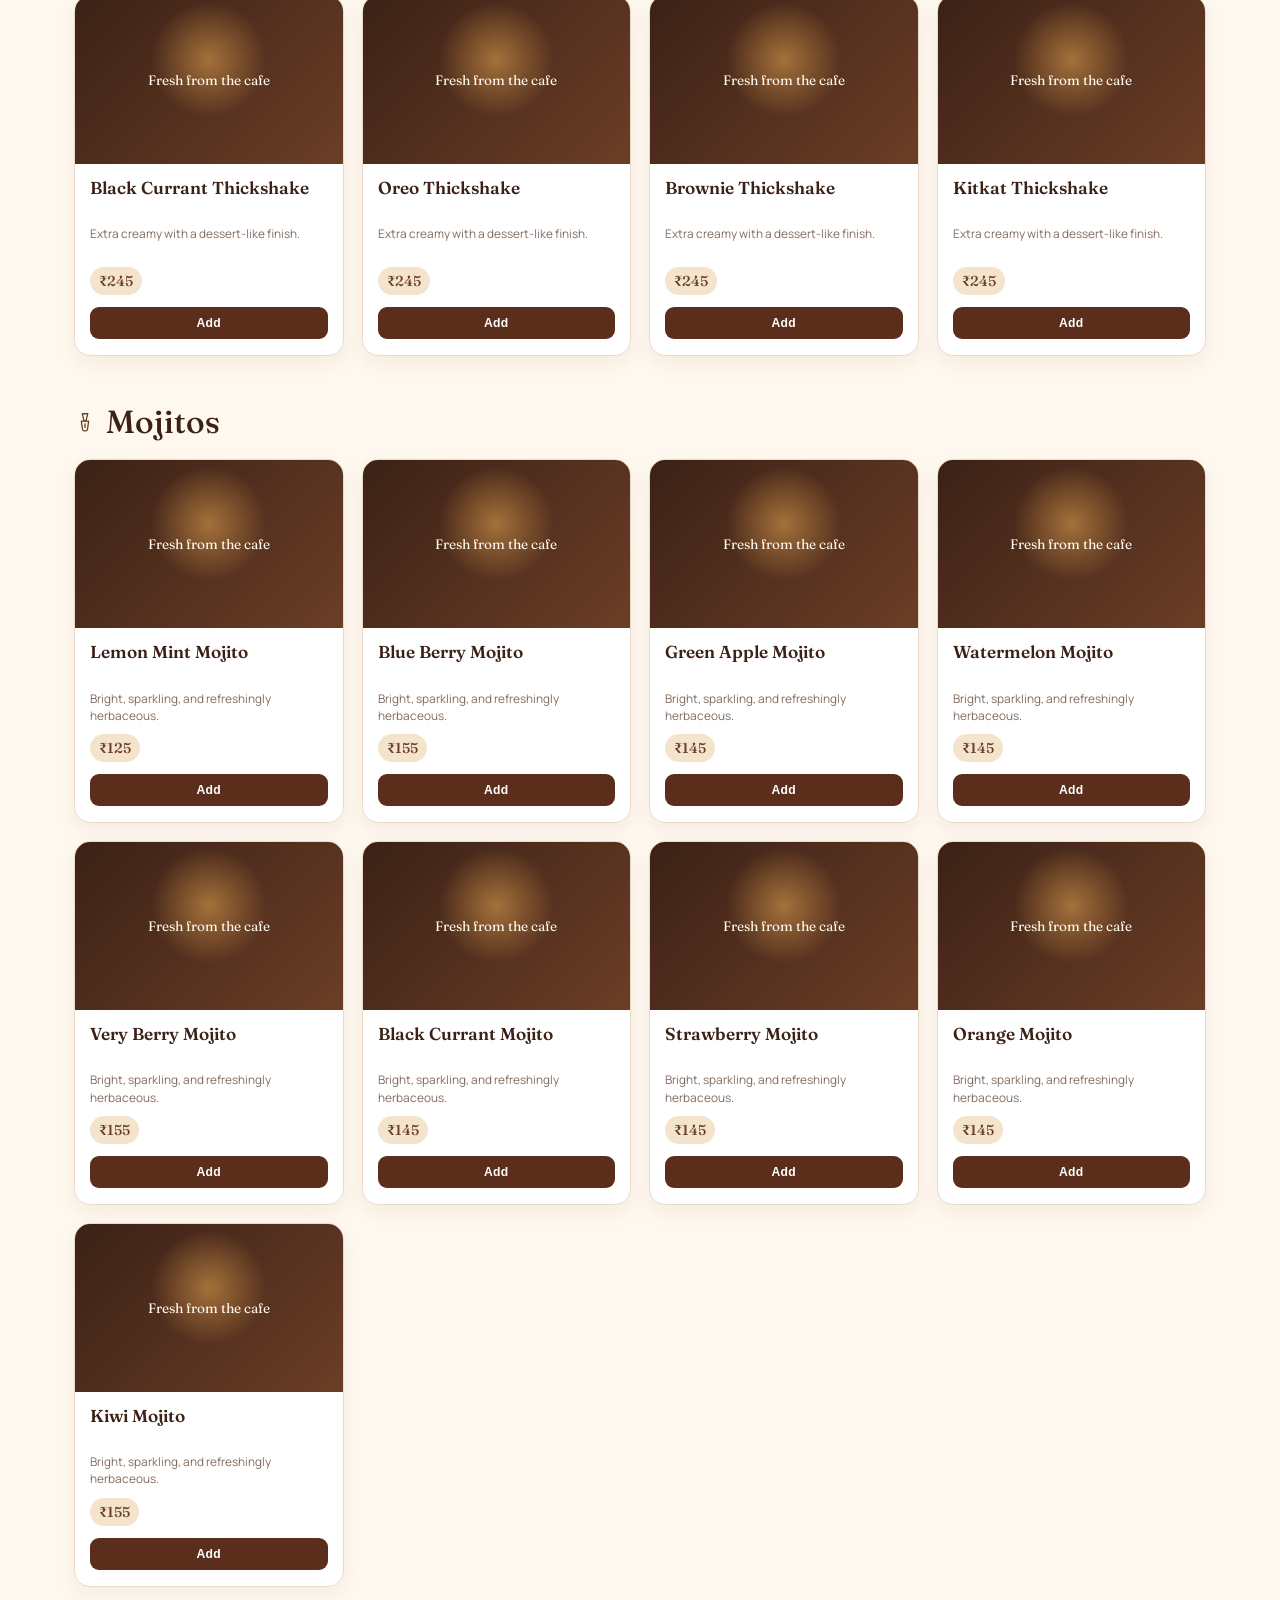
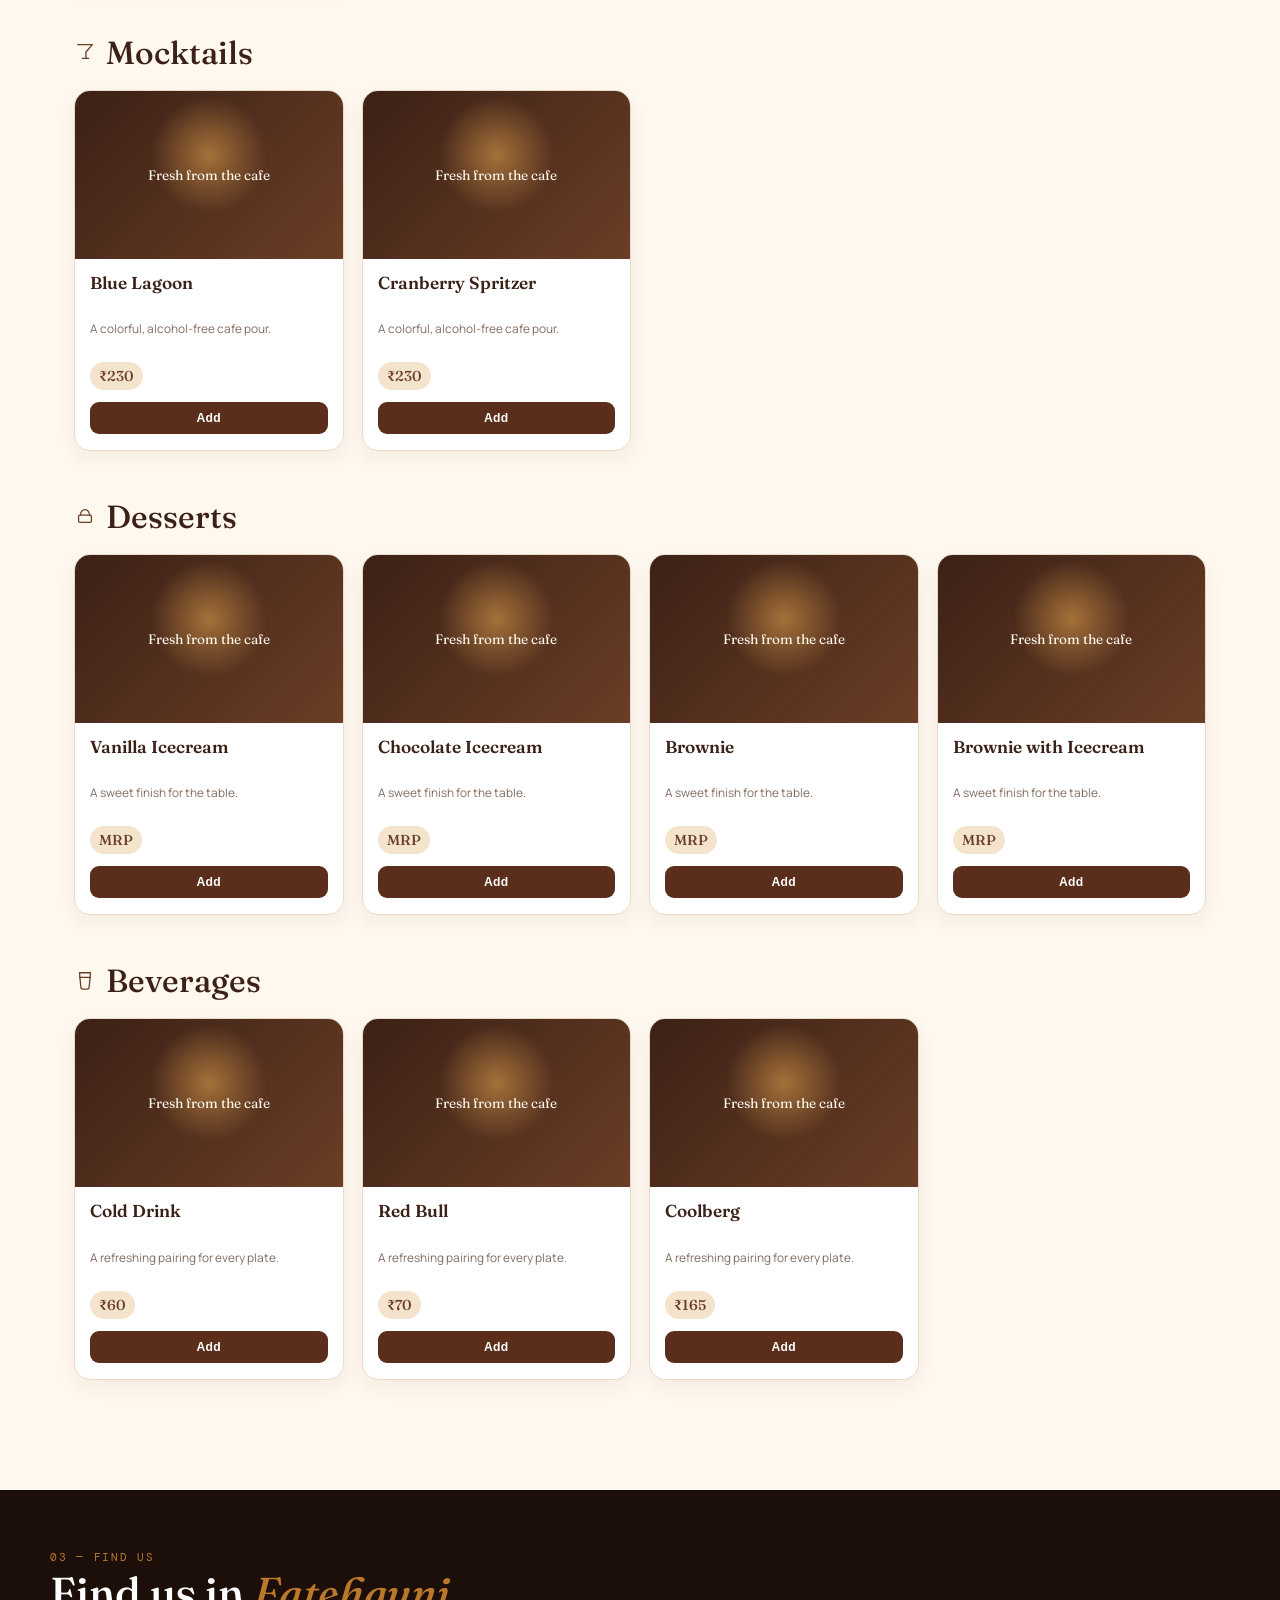
==== commit 615dcdbd: "Add files via upload" ====
--- a/index.html
+++ b/index.html
@@ -3,4 +3,3047 @@
 <head>
 <meta charset="UTF-8">
 <meta name="viewport" content="width=device-width, initial-scale=1.0">
-<link rel="icon" type="image/png" href="[data-uri]
+<link rel="icon" type="image/png" href="[data-uri]">
+<link rel="apple-touch-icon" href="[data-uri]">
+<title>La Ville Cafe — Menu</title>
+<link rel="preconnect" href="https://fonts.googleapis.com">
+<link rel="preload" as="style" href="https://fonts.googleapis.com/css2?family=Fraunces:ital,opsz,wght@0,9..144,400;0,9..144,500;0,9..144,600;1,9..144,400;1,9..144,500&family=Manrope:wght@400;500;600;700&family=DM+Mono:wght@400;500&display=swap" onload="this.onload=null;this.rel='stylesheet'">
+<noscript><link rel="stylesheet" href="https://fonts.googleapis.com/css2?family=Fraunces:ital,opsz,wght@0,9..144,400;0,9..144,500;0,9..144,600;1,9..144,400;1,9..144,500&family=Manrope:wght@400;500;600;700&family=DM+Mono:wght@400;500&display=swap"></noscript>
+<style>
+  :root{
+    --ink:#24150F;        /* Dark Espresso — main text */
+    --ink-soft:#765F54;   /* Warm Gray — secondary text */
+    --cream:#FFF8EE;      /* Warm Cream — main background */
+    --panel:#FFFFFF;      /* White — cards */
+    --olive:#6B3E26;      /* Coffee Brown — secondary brand */
+    --olive-deep:#3B2116; /* Deep Espresso — primary brand */
+    --line:#EDE0CF;       /* light divider, tuned for warm cream */
+    --rule: rgba(36,21,15,0.14);
+    --addcart:#5A2E1B;    /* Add to Cart button */
+    --checkout-cta:#B9782C; /* Checkout / Payment button */
+    --gold:#C58B45;       /* Caramel Gold accent */
+    --success:#28734A;
+    --error:#A33A3A;
+  }
+  *{box-sizing:border-box;}
+  html{scroll-behavior:smooth;}
+  html,body{margin:0;padding:0;}
+  body{
+    background:var(--cream);
+    color:var(--ink);
+    font-family:'Manrope',sans-serif;
+  }
+  /* ---------- HERO ---------- */
+  .hero{
+    padding:52px 24px 34px;
+    text-align:center;
+    position:relative;
+    overflow:hidden;
+    background:var(--olive-deep);
+    color:var(--cream);
+    animation:heroIn 0.9s ease both;
+  }
+  .hero::before{content:"";position:absolute;inset:0;background:linear-gradient(90deg,rgba(59,33,22,0.97),rgba(59,33,22,0.55)),url("https://cdn.21st.dev/assets/mirror/a1/a1faddabc2da5d4216759258797329cac7e26bf3e204f9205cf79f4fb6c090db.jpg") center/cover;opacity:0.72;transform:scale(1.04);animation:heroPhotoIn 1.2s ease both;}
+  .hero > *{position:relative;z-index:2;}
+  .hero-photo{width:76px;height:76px;object-fit:cover;border-radius:50%;border:2px solid rgba(255,248,238,0.5);margin-bottom:12px;box-shadow:0 8px 24px rgba(0,0,0,0.2);}
+  @keyframes heroPhotoIn{from{opacity:0;transform:scale(1.12);}to{opacity:0.72;transform:scale(1.04);}}
+  .hero-cta{display:inline-flex;gap:8px;align-items:center;margin-top:20px;padding:10px 16px;border:1px solid rgba(255,248,238,0.5);border-radius:999px;color:var(--cream);font-size:0.78rem;font-weight:700;text-decoration:none;transition:background 0.25s ease,transform 0.25s ease;}
+  .hero-cta:hover{background:rgba(255,248,238,0.14);transform:translateY(-2px);}
+  .hero-3d{position:absolute;right:7%;top:22%;width:110px;height:110px;z-index:1;pointer-events:none;transform-style:preserve-3d;animation:heroCupFloat 6s ease-in-out infinite;}
+  .hero-3d::before{content:"";position:absolute;inset:20px 12px 14px;border-radius:12px 12px 28px 28px;background:linear-gradient(110deg,#f7e8d3,#bd7b3f 58%,#63341e);box-shadow:inset -12px -10px 14px rgba(39,17,8,.32),0 20px 24px rgba(20,8,3,.25);transform:rotateX(13deg) rotateY(-18deg);}
+  .hero-3d::after{content:"";position:absolute;left:2px;right:2px;bottom:4px;height:22px;border-radius:50%;background:radial-gradient(ellipse at 45% 35%,#6e351e 0 36%,#35180f 38% 56%,#e3b37d 58% 66%,transparent 68%);transform:rotateX(62deg);filter:drop-shadow(0 8px 6px rgba(20,8,3,.3));}
+  @keyframes heroCupFloat{0%,100%{transform:translate3d(0,0,0) rotate(-4deg);}50%{transform:translate3d(0,-12px,10px) rotate(5deg);}}
+  .coffee-spill{position:fixed;inset:0;z-index:100;pointer-events:none;overflow:hidden;opacity:0;visibility:hidden;}
+  .coffee-spill::before{content:"";position:absolute;left:83%;top:-12vh;width:6vw;min-width:42px;max-width:76px;height:112vh;background:linear-gradient(90deg,transparent 0 12%,#4b2112 22% 74%,transparent 88%);border-radius:50%;transform:translateX(-50%) rotate(4deg) scaleY(.05);transform-origin:top;filter:blur(.2px);}
+  .coffee-spill::after{content:"";position:absolute;left:83%;top:0;width:42vw;height:20vh;min-height:100px;background:radial-gradient(ellipse at center,#8e4925 0 34%,#5a2816 48%,transparent 70%);transform:translate(-50%,-75%) scale(.4);filter:blur(1px);}
+  .coffee-spill.active{opacity:1;visibility:visible;}
+  .coffee-spill.active::before{animation:coffeePour .72s cubic-bezier(.55,.06,.68,.19) forwards;}
+  .coffee-spill.active::after{animation:coffeeSplash .72s cubic-bezier(.2,.8,.3,1) .35s forwards;}
+  @keyframes coffeePour{0%{transform:translateX(-50%) scaleY(.05);}58%{transform:translateX(-50%) scaleY(1);}100%{transform:translateX(-50%) scaleY(1);opacity:.9;}}
+  @keyframes coffeeSplash{0%{transform:translate(-50%,-75%) scale(.4);}70%{transform:translate(-50%,2%) scale(1.05);}100%{transform:translate(-50%,5%) scale(1.2);opacity:0;}}
+  @media(prefers-reduced-motion:reduce){.coffee-spill{display:none;}}
+  .category-transition{position:fixed;inset:0;z-index:90;pointer-events:none;display:grid;place-items:center;opacity:0;visibility:hidden;background:rgba(59,33,22,.08);}
+  .category-transition span{font-size:4.5rem;filter:drop-shadow(0 18px 16px rgba(59,33,22,.28));transform:translate3d(-42vw,18vh,0) rotate(-28deg) scale(.55);}
+  .category-transition.active{opacity:1;visibility:visible;}
+  .category-transition.active span{animation:categoryFoodSweep .7s cubic-bezier(.18,.75,.25,1) forwards;}
+  @keyframes categoryFoodSweep{0%{transform:translate3d(-42vw,18vh,0) rotate(-28deg) scale(.55);opacity:0;}18%{opacity:1;}72%{transform:translate3d(8vw,-3vh,0) rotate(18deg) scale(1.12);opacity:1;}100%{transform:translate3d(44vw,-18vh,0) rotate(36deg) scale(.72);opacity:0;}}
+  @media(prefers-reduced-motion:reduce){.category-transition{display:none;}}
+  .card{transform-style:preserve-3d;perspective:900px;}
+  .card-media{transform:translateZ(0);transition:transform .45s cubic-bezier(.2,.7,.2,1),box-shadow .45s ease;}
+  @media (hover:hover){.card:hover .card-media{transform:translateZ(12px) rotateX(2deg);box-shadow:0 18px 22px rgba(59,33,22,.16);}.card:hover .card-body{transform:translateZ(6px);}.card-body{transition:transform .45s ease;}}
+  .section-3d-divider{height:110px;margin:12px auto 0;max-width:980px;position:relative;overflow:hidden;pointer-events:none;}
+  .section-3d-divider::before{content:"";position:absolute;left:10%;right:10%;top:52%;height:2px;background:linear-gradient(90deg,transparent,var(--gold),transparent);box-shadow:0 12px 24px rgba(185,120,44,.2);}
+  .section-3d-divider::after{content:"";position:absolute;left:50%;top:30%;width:30px;height:30px;border-radius:50%;background:radial-gradient(circle at 35% 30%,#f6d49c,#9b5729 55%,#3b2116 57%);box-shadow:14px 8px 0 -5px #c58b45,-18px 14px 0 -7px #6b3e26;transform:translateX(-50%) rotateX(52deg) rotateZ(20deg);animation:dividerDrift 5s ease-in-out infinite;}
+  @keyframes dividerDrift{50%{transform:translate(-50%,-8px) rotateX(52deg) rotateZ(200deg);}}
+  @keyframes heroIn{
+    from{opacity:0; transform:translateY(-8px);}
+    to{opacity:1; transform:translateY(0);}
+  }
+  .hero svg{width:46px;height:46px;margin-bottom:14px;opacity:0.9;}
+  .hero h1{
+    font-family:'Fraunces',serif;
+    font-weight:500;
+    font-size:2.5rem;
+    letter-spacing:0.01em;
+    margin:0 0 6px;
+  }
+  .hero p{
+    margin:0;
+    font-size:0.85rem;
+    letter-spacing:0.08em;
+    text-transform:uppercase;
+    color:#c9c3ac;
+  }
+
+  /* ---------- NAV ---------- */
+  .nav-wrap{
+    position:sticky; top:0; z-index:20;
+    background:var(--cream);
+    border-bottom:1px solid var(--line);
+  }
+  .nav{
+    display:flex;
+    gap:8px;
+    overflow-x:auto;
+    padding:12px 16px;
+    scrollbar-width:none;
+  }
+  .nav::-webkit-scrollbar{display:none;}
+  .nav-btn{
+    flex:0 0 auto;
+    font-size:0.78rem;
+    font-weight:600;
+    letter-spacing:0.03em;
+    color:var(--olive-deep);
+    background:var(--panel);
+    border:1px solid var(--line);
+    padding:7px 14px;
+    border-radius:999px;
+    white-space:nowrap;
+    font-family:'Manrope',sans-serif;
+    transition:background 0.2s ease, color 0.2s ease, border-color 0.2s ease;
+  }
+  .nav-btn.active{background:var(--olive-deep); color:var(--cream); border-color:var(--olive-deep);}
+
+  /* ---------- MAIN ---------- */
+  main{max-width:520px; margin:0 auto; padding:8px 20px 60px;}
+
+  section{padding-top:36px; scroll-margin-top:64px;}
+
+  .cat-head{
+    display:flex;
+    align-items:center;
+    gap:10px;
+    margin-bottom:4px;
+  }
+  .cat-head svg{width:22px;height:22px; color:var(--olive); flex:0 0 auto;}
+  .cat-head h2{
+    font-family:'Fraunces',serif;
+    font-weight:500;
+    font-size:1.5rem;
+    margin:0;
+  }
+  .cat-sub{
+    font-size:0.78rem;
+    color:var(--ink-soft);
+    margin:2px 0 16px 32px;
+  }
+
+  .item{
+    display:flex;
+    align-items:baseline;
+    gap:8px;
+    padding:10px 0;
+    border-bottom:1px solid var(--rule);
+  }
+  .item:last-child{border-bottom:none;}
+  .item-name{
+    font-size:0.98rem;
+    font-weight:500;
+  }
+  .item-leader{
+    flex:1;
+    border-bottom:1px dotted var(--line);
+    margin-bottom:5px;
+    min-width:12px;
+  }
+  .item-price{
+    font-family:'Fraunces',serif;
+    font-size:1rem;
+    font-weight:500;
+    color:var(--olive-deep);
+    white-space:nowrap;
+  }
+  .item-note{
+    display:block;
+    font-size:0.72rem;
+    color:var(--ink-soft);
+    margin-top:2px;
+  }
+
+  .addon{
+    margin-top:10px;
+    padding:10px 12px;
+    background:var(--panel);
+    border:1px solid var(--line);
+    border-radius:10px;
+    font-size:0.82rem;
+    color:var(--ink-soft);
+  }
+  .addon strong{color:var(--ink); font-weight:600;}
+
+  footer{
+    text-align:center;
+    padding:34px 20px 46px;
+    color:var(--ink-soft);
+    font-size:0.82rem;
+  }
+  footer .name{
+    font-family:'Fraunces',serif;
+    color:var(--ink);
+    font-size:1.05rem;
+    margin-bottom:6px;
+  }
+  footer a{color:var(--olive-deep); text-decoration:none; font-weight:600;}
+
+  @media (prefers-reduced-motion: reduce){
+    .hero{animation:none;}
+  }
+
+  .about-strip{
+    background:var(--olive-deep);
+    padding:0 24px 22px;
+    text-align:center;
+  }
+  .about-text{
+    color:#e9d9c8;
+    font-size:0.85rem;
+    line-height:1.5;
+    max-width:480px;
+    margin:0 auto 12px;
+  }
+  .about-meta{
+    display:flex; flex-wrap:wrap; justify-content:center; gap:14px;
+    font-size:0.78rem;
+  }
+  .about-meta span{color:var(--gold); font-weight:600;}
+  .about-meta a{color:#e9d9c8; text-decoration:underline; text-underline-offset:2px;}
+
+  .gallery-wrap{background:var(--olive-deep); padding:0 0 22px;}
+  .gallery{
+    display:flex;
+    gap:10px;
+    overflow-x:auto;
+    padding:0 20px;
+    scrollbar-width:none;
+  }
+  .gallery::-webkit-scrollbar{display:none;}
+  .gallery img{
+    flex:0 0 auto;
+    width:130px;
+    height:130px;
+    object-fit:cover;
+    border-radius:10px;
+  }
+
+  .grid{
+    display:grid;
+    grid-template-columns:repeat(auto-fill, minmax(140px, 1fr));
+    gap:12px;
+    margin-top:14px;
+  }
+  .card{
+    background:var(--panel);
+    border:1px solid var(--line);
+    border-radius:14px;
+    overflow:hidden;
+    display:flex;
+    flex-direction:column;
+  }
+  .card-media{
+    position:relative;
+    height:78px;
+    display:flex;
+    align-items:center;
+    justify-content:center;
+    background:linear-gradient(135deg, var(--olive-deep), var(--olive));
+    overflow:hidden;
+  }
+  .fly-clone::after{content:"";position:absolute;inset:0;background:linear-gradient(125deg,rgba(255,255,255,0.5),transparent 32%,transparent 68%,rgba(36,21,15,0.22));opacity:0.7;mix-blend-mode:screen;}
+  .fly-clone.food-shape-pizza{border-radius:50%;clip-path:circle(48% at 50% 50%);}
+  .fly-clone.food-shape-pasta{border-radius:42%;clip-path:ellipse(45% 48% at 50% 50%);}
+  .fly-clone.food-shape-burger{border-radius:28% 28% 42% 42%;clip-path:inset(8% 3% 8% 3% round 24%);}
+  .fly-clone.food-shape-fries{border-radius:34% 34% 46% 46%;clip-path:ellipse(42% 48% at 50% 50%);}
+  .fly-clone.food-shape-drink{border-radius:24% 24% 42% 42%;clip-path:inset(5% 12% 4% 12% round 24%);}
+  .fly-clone.food-shape-default{border-radius:42%;clip-path:ellipse(45% 48% at 50% 50%);}
+  .money-flight{position:fixed;z-index:210;pointer-events:none;padding:9px 14px;border:1px solid rgba(255,248,238,.7);border-radius:999px;background:linear-gradient(135deg,#fff8ee 0%,#f0c47d 58%,#c58b45 100%);color:#3b2116;font-size:.82rem;font-weight:800;white-space:nowrap;box-shadow:0 12px 28px rgba(59,33,22,.3),0 0 0 5px rgba(240,196,125,.16);will-change:transform,opacity;}
+  .money-flight::first-letter{font-size:1rem;}
+  @keyframes moneyPop{0%{opacity:0;transform:translate3d(0,0,0) scale(.55) rotate(-5deg);}14%{opacity:1;transform:translate3d(0,-14px,0) scale(1.04) rotate(-2deg);}48%{opacity:1;transform:translate3d(var(--money-mid-x),var(--money-mid-y),0) scale(.9) rotate(2deg);}78%{opacity:.84;transform:translate3d(var(--money-near-x),var(--money-near-y),0) scale(.68) rotate(4deg);}100%{opacity:.08;transform:translate3d(var(--money-x),var(--money-y),0) scale(.42) rotate(6deg);}}
+  .money-flight.fly{animation:moneyPop 1.5s cubic-bezier(.22,.72,.28,1) forwards;}
+  .item-modal{position:fixed;inset:0;z-index:120;display:grid;place-items:center;padding:20px;background:rgba(36,21,15,.52);opacity:0;visibility:hidden;transition:opacity .25s ease,visibility .25s ease;}
+  .item-modal.open{opacity:1;visibility:visible;}
+  .item-modal-card{position:relative;width:min(440px,100%);overflow:hidden;border:1px solid rgba(255,248,238,.55);border-radius:22px;background:var(--cream);box-shadow:0 24px 70px rgba(36,21,15,.3);transform:translateY(18px) scale(.96);transition:transform .3s cubic-bezier(.2,.8,.2,1);}
+  .item-modal.open .item-modal-card{transform:translateY(0) scale(1);}
+  .item-modal-image{height:240px;background:var(--olive-deep) center/cover;}
+  .item-modal-body{padding:20px;}.item-modal-body h3{margin:0;color:var(--olive-deep);font:500 1.65rem 'Fraunces',serif;}.item-modal-body p{margin:8px 0 16px;color:var(--ink-soft);font-size:.82rem;line-height:1.55;}.item-modal-price{display:inline-block;padding:6px 11px;border-radius:999px;background:#f5e4cd;color:var(--olive-deep);font:500 1rem 'Fraunces',serif;}.item-modal-add{width:100%;margin-top:18px;padding:12px;border:0;border-radius:10px;background:var(--addcart);color:#fff;font:700 .86rem 'Manrope',sans-serif;cursor:pointer;}.item-modal-close{position:absolute;top:12px;right:12px;width:34px;height:34px;border:1px solid rgba(255,248,238,.7);border-radius:50%;background:rgba(59,33,22,.72);color:#fff;font-size:1.25rem;line-height:1;cursor:pointer;}
+  @media(prefers-reduced-motion:reduce){.item-modal,.item-modal-card{transition:none;}}
+  .card-media svg{width:28px;height:28px;color:#f2efe4; position:relative; z-index:1;}
+  .card-media img{
+    position:absolute; inset:0;
+    width:100%; height:100%;
+    object-fit:cover;
+    z-index:2;
+    transition:transform 0.45s cubic-bezier(.2,.7,.2,1), opacity 0.3s ease;
+  }
+  .card-media.is-fallback::after{content:"Fresh from the cafe";position:absolute;inset:0;display:flex;align-items:center;justify-content:center;padding:10px;color:#fff8ee;font-family:'Fraunces',serif;font-size:0.85rem;text-align:center;background:radial-gradient(circle at 50% 38%,rgba(197,139,69,0.72),transparent 34%),linear-gradient(135deg,var(--olive-deep),var(--olive));z-index:1;}
+  .veg-dot{
+    position:absolute;
+    top:8px; right:8px;
+    width:14px;height:14px;
+    border-radius:4px;
+    background:#fff;
+    border:1px solid #2e7d32;
+    display:flex;align-items:center;justify-content:center;
+  }
+  .veg-dot::after{
+    content:"";
+    width:7px;height:7px;
+    border-radius:50%;
+    background:#2e7d32;
+  }
+  .card-body{padding:10px 11px 12px;}
+  .card-name{
+    font-size:0.82rem;
+    font-weight:600;
+    line-height:1.28;
+    min-height:2.1em;
+  }
+  .card-price{
+    font-family:'Fraunces',serif;
+    font-weight:500;
+    font-size:0.92rem;
+    color:var(--olive);
+    margin-top:6px;
+  }
+  @keyframes justAddedPulse{
+    0%{transform:scale(1);}
+    35%{transform:scale(1.035);}
+    100%{transform:scale(1);}
+  }
+  .card.just-added{animation:justAddedPulse 0.4s ease;}
+  .card.just-added .card-media{box-shadow:inset 0 0 0 3px var(--gold);}
+  .card.just-added .card-media img{filter:saturate(1.18) contrast(1.04);}
+
+  .food-badge{
+    position:absolute; top:8px; left:8px;
+    font-size:0.62rem; font-weight:700;
+    padding:3px 7px; border-radius:6px;
+    color:#fff; z-index:3;
+    letter-spacing:0.01em;
+  }
+  .food-badge.bestseller{background:var(--gold); color:var(--ink);}
+  .food-badge.popular{background:var(--olive-deep);}
+  .food-badge.new{background:var(--success);}
+
+  /* ---------- CART ---------- */
+  .card-action{margin-top:8px;}
+  .add-btn{
+    background:var(--addcart);
+    color:#fff;
+    border:none;
+    border-radius:8px;
+    font-size:0.76rem;
+    font-weight:700;
+    letter-spacing:0.02em;
+    padding:7px 14px;
+  }
+  .add-btn:active{transform:scale(0.94);}
+  .qty-control{
+    display:flex; align-items:center; gap:10px;
+    background:var(--cream);
+    border:1px solid var(--line);
+    border-radius:8px;
+    padding:5px 10px;
+    width:fit-content;
+  }
+  .qty-control button{
+    background:none; border:none;
+    font-size:1rem; font-weight:700;
+    color:var(--olive-deep);
+    line-height:1;
+    padding:0 2px;
+  }
+  .qty-control span{font-weight:700; font-size:0.85rem; min-width:14px; text-align:center;}
+
+  .cart-bar{
+    position:fixed;
+    left:0; right:0; bottom:0;
+    transform:translateY(140%);
+    background:var(--olive-deep);
+    color:#fff;
+    border:none;
+    padding:14px 20px;
+    display:flex; align-items:center; justify-content:space-between; gap:12px;
+    box-shadow:0 -8px 24px rgba(0,0,0,0.18);
+    z-index:40;
+    transition:transform 0.3s cubic-bezier(0.2,0.8,0.2,1);
+    font-family:'Manrope',sans-serif;
+  }
+  .cart-bar.visible{transform:translateY(0);}
+  .cart-bar-count{font-weight:700; font-size:0.88rem;}
+  .cart-bar-total{font-weight:800; font-size:0.95rem;}
+  .cart-bar-view{
+    font-weight:700; font-size:0.85rem;
+    color:var(--gold);
+    letter-spacing:0.02em;
+  }
+  .cart-toast{position:fixed;right:20px;bottom:76px;z-index:45;display:flex;align-items:center;gap:12px;max-width:340px;padding:11px 12px 11px 14px;border:1px solid rgba(255,248,238,.24);border-radius:14px;background:rgba(59,33,22,.96);color:#fff8ee;box-shadow:0 14px 34px rgba(36,21,15,.25);opacity:0;transform:translateY(16px) scale(.96);pointer-events:none;transition:opacity .28s ease,transform .28s cubic-bezier(.2,.8,.2,1);}
+  .cart-toast.show{opacity:1;transform:translateY(0) scale(1);pointer-events:auto;}
+  .cart-toast-icon{width:38px;height:38px;flex:0 0 auto;border-radius:9px;background-position:center;background-size:cover;box-shadow:0 4px 10px rgba(0,0,0,.2);}
+  .cart-toast-copy{min-width:0;font-size:.76rem;line-height:1.35;}.cart-toast-copy strong{display:block;color:#f0c47d;font-size:.68rem;text-transform:uppercase;letter-spacing:.09em;}.cart-toast-copy span{display:block;max-width:190px;overflow:hidden;text-overflow:ellipsis;white-space:nowrap;}
+  .cart-toast-action{border:0;border-left:1px solid rgba(255,248,238,.2);padding:5px 0 5px 12px;background:none;color:#f0c47d;font-size:.72rem;font-weight:700;white-space:nowrap;cursor:pointer;}
+  @media(max-width:520px){.cart-toast{left:14px;right:14px;bottom:70px;max-width:none;}.cart-toast-action{margin-left:auto;}}
+  .clear-cart-btn{display:block;width:100%;margin:10px 0 0;padding:8px;border:1px solid rgba(163,58,58,.3);border-radius:8px;background:transparent;color:var(--error);font:600 .75rem 'Manrope',sans-serif;cursor:pointer;transition:background .2s ease,color .2s ease;}
+  .clear-cart-btn:hover{background:#fff0ed;color:#7e2424;}
+
+  .cart-overlay{
+    position:fixed; inset:0;
+    background:rgba(38,36,31,0.45);
+    z-index:50;
+  }
+  .cart-drawer{
+    position:fixed;
+    left:0; right:0; bottom:0;
+    max-height:80vh;
+    background:var(--cream);
+    border-radius:20px 20px 0 0;
+    z-index:60;
+    display:flex; flex-direction:column;
+    transform:translateY(100%);
+    transition:transform 0.3s cubic-bezier(0.2,0.8,0.2,1);
+    box-shadow:0 -10px 40px rgba(0,0,0,0.2);
+  }
+  .cart-drawer.open{transform:translateY(0);}
+  .cart-drawer-header{
+    display:flex; align-items:center; justify-content:space-between;
+    padding:18px 20px 10px;
+    border-bottom:1px solid var(--line);
+  }
+  .cart-drawer-header h3{
+    font-family:'Fraunces',serif; font-weight:500; margin:0; font-size:1.1rem;
+  }
+  .cart-close{background:none; border:none; font-size:1.5rem; color:var(--ink-soft); line-height:1;}
+  .cart-items{overflow-y:auto; padding:8px 20px; flex:1;}
+  .cart-row{
+    display:flex; align-items:center;
+    gap:10px; padding:11px 0; border-bottom:1px solid var(--rule);
+  }
+  .cart-row-media{
+    width:48px; height:48px; border-radius:8px; overflow:hidden; flex:0 0 auto;
+    background:linear-gradient(135deg, var(--olive-deep), var(--olive));
+  }
+  .cart-row-media img{width:100%; height:100%; object-fit:cover;}
+  .cart-row-info{flex:1; min-width:0;}
+  .cart-row-name{font-weight:600; font-size:0.88rem;}
+  .cart-row-price{font-size:0.76rem; color:var(--ink-soft); margin-bottom:4px;}
+  .cart-row-remove{
+    background:none; border:none; color:var(--error); font-size:1.2rem;
+    line-height:1; padding:4px 6px; flex:0 0 auto;
+  }
+  .cart-subtotal-row{
+    display:flex; justify-content:space-between; font-size:0.86rem;
+    color:var(--ink-soft); margin-bottom:6px;
+  }
+  .cart-empty{text-align:center; padding:34px 20px 26px; color:var(--ink-soft);}
+  .cart-empty p{font-weight:600; color:var(--ink); margin:0 0 4px;}
+  .cart-empty span{font-size:0.82rem;}
+  .cart-footer{padding:14px 20px 20px; border-top:1px solid var(--line); background:var(--panel);}
+  .cart-total-row{
+    display:flex; justify-content:space-between; font-weight:700; font-size:1rem;
+    margin-bottom:12px; color:var(--olive-deep);
+  }
+  .whatsapp-btn{
+    width:100%; background:#25D366; color:#fff; border:none; border-radius:10px;
+    padding:13px; font-weight:700; font-size:0.88rem;
+    display:flex; align-items:center; justify-content:center; gap:8px;
+  }
+
+  /* ---------- CHECKOUT ---------- */
+  .co-option{
+    display:flex; align-items:center; justify-content:space-between;
+    padding:16px; border:1.5px solid var(--line); border-radius:12px;
+    margin-bottom:12px; cursor:pointer; background:var(--panel);
+  }
+  .co-option.selected{border-color:var(--olive-deep); background:#f1efe4;}
+  .co-option-label{font-weight:700; font-size:0.95rem;}
+  .co-option-sub{font-size:0.76rem; color:var(--ink-soft); margin-top:2px;}
+  .co-radio{
+    width:18px; height:18px; border-radius:50%; border:2px solid var(--line);
+    flex:0 0 auto; position:relative;
+  }
+  .co-option.selected .co-radio{border-color:var(--olive-deep);}
+  .co-option.selected .co-radio::after{
+    content:""; position:absolute; inset:3px; border-radius:50%; background:var(--olive-deep);
+  }
+  .co-field{margin-bottom:14px;}
+  .co-field label{display:block; font-size:0.8rem; font-weight:600; margin-bottom:6px;}
+  .co-field label .req{color:var(--error);}
+  .co-field input, .co-field textarea{
+    width:100%; padding:11px 12px; border:1.5px solid var(--line); border-radius:9px;
+    font-family:'Manrope',sans-serif; font-size:0.9rem; background:var(--panel); color:var(--ink);
+  }
+  .co-field textarea{resize:vertical; min-height:60px;}
+  .co-error{color:var(--error); font-size:0.74rem; margin-top:4px; display:none;}
+  .co-btn{
+    width:100%; background:var(--olive-deep); color:#fff; border:none; border-radius:10px;
+    padding:13px; font-weight:700; font-size:0.9rem; margin-top:6px;
+  }
+  .co-btn.secondary{background:var(--panel); color:var(--ink); border:1.5px solid var(--line); margin-top:10px;}
+  .co-btn:disabled{opacity:0.5;}
+  .co-summary-row{
+    display:flex; justify-content:space-between; padding:8px 0;
+    border-bottom:1px solid var(--rule); font-size:0.86rem;
+  }
+  .co-summary-row.total{font-weight:700; font-size:1rem; color:var(--olive-deep); border-bottom:none; padding-top:12px;}
+  .co-note{
+    font-size:0.76rem; color:var(--ink-soft); background:var(--panel);
+    border:1px solid var(--line); border-radius:9px; padding:10px 12px; margin:10px 0 4px;
+  }
+  .co-confirm-badge{
+    text-align:center; color:var(--success); font-size:1.3rem; font-weight:700; margin-bottom:4px;
+  }
+  .co-order-id{text-align:center; font-family:'Fraunces',serif; font-size:1.1rem; margin-bottom:18px;}
+  .co-btn-row{display:flex; flex-direction:column; gap:10px; margin-top:16px;}
+
+  /* ============================================================
+     FOOD ANIMATIONS — hover, particles, fly-to-cart, ambient fx
+     All motion here respects prefers-reduced-motion (see bottom).
+     ============================================================ */
+
+  /* ---- card hover / tap ---- */
+  .card{
+    transition: transform 0.25s ease, box-shadow 0.25s ease;
+    position:relative;
+  }
+  .card-media img, .card-media svg{
+    transition: transform 0.35s ease;
+  }
+  @media (hover:hover){
+    .card:hover{
+      transform: translateY(-4px);
+      box-shadow: 0 10px 24px rgba(59,33,22,0.14);
+    }
+    .card:hover .card-media img,
+    .card:hover .card-media svg{
+      transform: scale(1.04);
+    }
+    .card:hover .add-btn{
+      box-shadow: 0 4px 12px rgba(90,46,27,0.35);
+    }
+  }
+  .card:active{ transform: scale(0.985); }
+
+  /* pizza / pasta get a slightly warmer glow on hover, per spec */
+  @media (hover:hover){
+    .card[data-cat="pizza"]:hover .card-media,
+    .card[data-cat="pasta"]:hover .card-media{
+      box-shadow: inset 0 0 30px rgba(197,139,69,0.35);
+    }
+    .card[data-cat="cheese"]:hover .card-media{
+      box-shadow: inset 0 0 24px rgba(232,199,120,0.4);
+    }
+  }
+
+  /* ---- add-to-cart button feedback ---- */
+  .add-btn.added-flash{
+    background: var(--success) !important;
+  }
+
+  /* ---- reveal-on-scroll (adapts "category transition" to a single-page menu) ---- */
+  /* Cards are visible by default (safe if JS fails); .revealed just plays an entrance animation. */
+  .card.pre-reveal{ opacity:0; }
+  .card.revealed{
+    animation: cardReveal 0.4s ease forwards;
+  }
+  @keyframes cardReveal{
+    from{ opacity:0; transform: translateY(16px); }
+    to{ opacity:1; transform: translateY(0); }
+  }
+
+  /* ---- particle system (herb / sesame / pop / crumb / chilli) ---- */
+  .food-particle{
+    position:absolute;
+    pointer-events:none;
+    z-index:5;
+    font-size:11px;
+    opacity:0;
+    animation: particleRise 0.9s ease-out forwards;
+    will-change: transform, opacity;
+    transform-style:preserve-3d;
+    perspective:900px;
+    box-shadow:0 18px 34px rgba(36,21,15,0.28),0 0 0 1px rgba(255,248,238,0.32);
+    overflow:hidden;
+  }
+  @keyframes particleRise{
+    0%{ opacity:0; transform: translate(0,0) scale(0.6) rotate(0deg); }
+    15%{ opacity:1; }
+    100%{ opacity:0; transform: translate(var(--px,8px), -34px) scale(1) rotate(var(--pr,25deg)); }
+  }
+
+  /* ---- ambient steam (hot drinks) ---- */
+  .steam-wisp{
+    position:absolute;
+    bottom:38%; left:50%;
+    width:3px; height:22px;
+    background: linear-gradient(to top, rgba(255,255,255,0.55), rgba(255,255,255,0));
+    border-radius:3px;
+    opacity:0.6;
+    animation: steamRise 3.6s ease-in-out infinite;
+    pointer-events:none;
+  }
+  .steam-wisp:nth-child(2){ left:44%; animation-delay:0.6s; height:18px; }
+  .steam-wisp:nth-child(3){ left:57%; animation-delay:1.2s; height:16px; }
+  @keyframes steamRise{
+    0%{ transform: translateY(0) translateX(0) scaleY(1); opacity:0; }
+    20%{ opacity:0.55; }
+    100%{ transform: translateY(-26px) translateX(4px) scaleY(1.3); opacity:0; }
+  }
+
+  /* ---- ambient bubbles (cold coffee / mojitos / mocktails) ---- */
+  .bubble-dot{
+    position:absolute;
+    bottom:6%;
+    width:4px; height:4px;
+    border-radius:50%;
+    background: rgba(255,255,255,0.65);
+    animation: bubbleUp 3.2s linear infinite;
+    pointer-events:none;
+  }
+  .bubble-dot:nth-child(1){ left:35%; animation-delay:0s; }
+  .bubble-dot:nth-child(2){ left:52%; width:3px; height:3px; animation-delay:1s; }
+  .bubble-dot:nth-child(3){ left:64%; animation-delay:2s; }
+  @keyframes bubbleUp{
+    0%{ transform: translateY(0); opacity:0; }
+    15%{ opacity:0.7; }
+    90%{ opacity:0.3; }
+    100%{ transform: translateY(-46px); opacity:0; }
+  }
+
+  /* ---- fly-to-cart clone ---- */
+  .fly-clone{
+    position:fixed;
+    z-index:200;
+    border-radius:10px;
+    pointer-events:none;
+    background-size:cover;
+    background-position:center;
+    transition: transform 0.6s cubic-bezier(0.3,0.6,0.3,1), opacity 0.6s ease;
+    will-change: transform, opacity;
+  }
+
+  /* ---- cart bar bump ---- */
+  @keyframes cartBump{
+    0%{ transform: translateY(0) scale(1); }
+    40%{ transform: translateY(0) scale(1.05); }
+    100%{ transform: translateY(0) scale(1); }
+  }
+  .cart-bar.visible.bump{ animation: cartBump 0.3s ease; }
+  @keyframes qtyPulse{
+    0%{ transform: scale(1); }
+    40%{ transform: scale(1.35); }
+    100%{ transform: scale(1); }
+  }
+  .cart-bar-count.pulse, .qty-control span.pulse{ animation: qtyPulse 0.3s ease; display:inline-block; }
+
+  /* ---- cart row enter/exit ---- */
+  .cart-row{
+    animation: rowIn 0.3s ease;
+  }
+  @keyframes rowIn{
+    from{ opacity:0; transform: translateY(8px); }
+    to{ opacity:1; transform: translateY(0); }
+  }
+  .cart-row.removing{
+    animation: rowOut 0.25s ease forwards;
+  }
+  @keyframes rowOut{
+    to{ opacity:0; transform: scale(0.92); max-height:0; padding:0; margin:0; }
+  }
+
+  /* ---- mobile: fewer particles, no ambient loops, keep it fast ---- */
+  @media (max-width:480px){
+    .steam-wisp:nth-child(3), .bubble-dot:nth-child(3){ display:none; }
+  }
+
+  /* ---- respect reduced motion: strip everything down to opacity-only ---- */
+  @media (prefers-reduced-motion: reduce){
+    .card, .card-media img, .card-media svg,
+    .cart-bar.visible.bump, .cart-bar-count.pulse, .qty-control span.pulse,
+    .cart-row, .fly-clone{
+      animation: none !important;
+      transition: opacity 0.2s ease !important;
+      transform: none !important;
+    }
+    .food-particle, .steam-wisp, .bubble-dot{ display:none !important; }
+    .hero::before{animation:none !important;}
+    .hero-3d{animation:none !important;}
+    .hero-cta{transition:none;}
+    .card{ opacity:1; }
+    .card.revealed{ animation:none; opacity:1; transform:none; }
+  }
+
+  /* ---------- refined cafe layout ---------- */
+  .hero{min-height:360px;padding:56px 24px 48px;display:flex;flex-direction:column;align-items:center;justify-content:center;text-align:center;background:#352016;}
+  .hero::before{background:linear-gradient(180deg,rgba(35,18,11,0.34) 0%,rgba(35,18,11,0.72) 72%,rgba(35,18,11,0.92) 100%),url("https://images.unsplash.com/photo-1495474472287-4d71bcdd2085?auto=format&fit=crop&w=1800&q=85") center/cover;opacity:1;}
+  .hero-photo{width:84px;height:84px;margin-bottom:18px;box-shadow:0 10px 28px rgba(25,12,7,0.32);}
+  .hero h1{font-size:clamp(2.35rem,7vw,4.6rem);line-height:1.04;letter-spacing:-0.02em;text-shadow:0 3px 22px rgba(0,0,0,0.28);}
+  .hero-3d{display:block;}
+  .card{transform-style:preserve-3d;perspective:900px;transition:transform .35s ease,box-shadow .35s ease;}
+  .card-media{transform:translateZ(0);transition:transform .45s cubic-bezier(.2,.7,.2,1),box-shadow .45s ease;}
+  @media (hover:hover){.card:hover{transform:translateY(-6px) rotateX(1deg) rotateY(-1deg);box-shadow:0 18px 30px rgba(59,33,22,.16);}.card:hover .card-media{transform:translateZ(14px) rotateX(2deg);box-shadow:0 18px 22px rgba(59,33,22,.16);}}
+  .hero p{max-width:470px;margin:8px 0 0;line-height:1.6;color:#f3e5d7;text-transform:none;letter-spacing:0.02em;font-size:0.95rem;}
+  .hero-meta{display:flex;flex-wrap:wrap;justify-content:center;gap:8px 18px;margin-top:14px;color:#f3e5d7;font-size:0.73rem;letter-spacing:0.03em;}
+  .hero-meta span:first-child{color:#f0c47d;font-weight:700;}
+  .hero-cta{margin-top:22px;background:#fff8ee;color:#3b2116;border-color:#fff8ee;box-shadow:0 8px 20px rgba(25,12,7,0.2);}
+  .hero-cta:hover{background:#f0d3b0;color:#3b2116;}
+  .about-strip{padding:18px 24px 24px;background:#3b2116;}
+  .about-text{max-width:620px;font-size:0.9rem;color:#f3e5d7;}
+  .about-meta{color:#f3e5d7;}
+  .nav-wrap{background:rgba(255,248,238,0.96);backdrop-filter:blur(14px);border-bottom:1px solid rgba(237,224,207,0.9);}
+  .nav{max-width:1180px;margin:0 auto;padding:14px 24px;gap:10px;}
+  .nav-btn{padding:9px 16px;color:#6b3e26;background:#fffdf8;border-color:#eadbc8;box-shadow:0 2px 8px rgba(59,33,22,0.04);}
+  .nav-btn:hover{border-color:#b9782c;color:#3b2116;transform:translateY(-1px);}
+  .nav-btn.active{background:#3b2116;border-color:#3b2116;box-shadow:0 5px 14px rgba(59,33,22,0.18);}
+  main{max-width:1180px;padding:20px 24px 80px;}
+  section{padding-top:46px;scroll-margin-top:76px;}
+  .cat-head{margin-bottom:7px;}
+  .cat-head h2{font-size:2rem;color:#3b2116;}
+  .cat-sub{margin-left:32px;margin-bottom:22px;font-size:0.84rem;}
+  .grid{grid-template-columns:repeat(auto-fill,minmax(230px,1fr));gap:18px;margin-top:18px;}
+  .card{border-radius:16px;border-color:#eadbc8;box-shadow:0 7px 20px rgba(59,33,22,0.06);}
+  .card-media{height:168px;background:#eadbc8;}
+  .card-media img{transition:transform 0.5s cubic-bezier(.2,.7,.2,1),filter 0.5s ease;}
+  .card:hover .card-media img{transform:scale(1.07);filter:saturate(1.08);}
+  .card-body{padding:14px 15px 16px;}
+  .card-name{font-family:'Fraunces',serif;font-size:1.08rem;line-height:1.2;min-height:2.4em;color:#3b2116;}
+  .card-description{min-height:2.7em;margin-top:6px;color:#806b5e;font-size:0.74rem;line-height:1.45;}
+  .card-price{display:inline-block;margin-top:10px;padding:5px 9px;border-radius:999px;background:#f5e4cd;color:#6b3e26;font-size:0.9rem;}
+  .card-action{margin-top:12px;}
+  .add-btn{width:100%;padding:9px 14px;border-radius:9px;background:#5a2e1b;transition:transform 0.2s ease,background 0.2s ease,box-shadow 0.2s ease;}
+  .add-btn:hover{background:#3b2116;box-shadow:0 6px 14px rgba(59,33,22,0.2);transform:translateY(-1px);}
+  .qty-control{width:100%;justify-content:center;}
+  footer{border-top:1px solid #eadbc8;}
+  @media(max-width:700px){.hero{min-height:330px;padding:42px 20px 40px}.hero h1{font-size:2.55rem}.hero-photo{width:68px;height:68px}.hero-3d{right:0;top:17%;transform:scale(.7);}.coffee-spill::before{left:90%;}.coffee-spill::after{left:90%;}.main{padding-inline:16px}main{padding-inline:16px}.grid{grid-template-columns:repeat(2,minmax(0,1fr));gap:12px}.card-media{height:132px}.card-body{padding:12px}.card-name{font-size:0.96rem}.card-description{font-size:0.7rem}.nav{padding-inline:16px}.section-3d-divider{height:70px;}}
+  @media(max-width:430px){.grid{grid-template-columns:1fr 1fr}.card-media{height:118px}.card-price{font-size:0.82rem}.add-btn{font-size:0.72rem;padding:8px 10px;}}
+
+  /* ---------- ORDER TRACKER (customer) ---------- */
+  .track{margin:14px 0 4px; background:var(--panel); border:1px solid var(--line); border-radius:12px; padding:12px;}
+  .track-steps{display:flex; gap:6px; margin-bottom:10px;}
+  .track-step{flex:1; text-align:center; font-size:0.7rem; font-weight:600; color:var(--ink-soft);}
+  .track-step::before{content:""; display:block; height:5px; border-radius:3px; background:var(--line); margin-bottom:6px;}
+  .track-step.passed::before{background:var(--success);}
+  .track-step.current::before{background:var(--gold);}
+  .track-step.current{color:var(--ink); font-weight:800;}
+  .track-msg{font-size:0.88rem; font-weight:600; color:var(--olive-deep); text-align:center;}
+  .track-chip{
+    position:fixed; left:12px; right:12px; bottom:calc(14px + env(safe-area-inset-bottom, 0px)); z-index:39;
+    background:var(--panel); color:var(--olive-deep); border:1.5px solid var(--gold); border-radius:999px;
+    padding:11px 16px; font-weight:700; font-size:0.84rem; font-family:'Manrope',sans-serif;
+    box-shadow:0 8px 22px rgba(59,33,22,0.18);
+  }
+  .cart-bar.visible + .track-chip{bottom:calc(78px + env(safe-area-inset-bottom, 0px));}
+
+  /* ================= REDESIGN: hero / marquee / favourites / find us ================= */
+  .mono{font-family:'DM Mono',ui-monospace,monospace; font-size:0.68rem; letter-spacing:0.16em; text-transform:uppercase;}
+  .dot{display:inline-block; width:7px; height:7px; border-radius:50%; background:#b9782c; margin-right:6px; vertical-align:middle;}
+  .dot.on{background:#3fbf7f; box-shadow:0 0 0 3px rgba(63,191,127,0.22);}
+  .dot.off{background:#a33a3a;}
+  .sec-title{font-family:'Fraunces',serif; font-weight:500; font-size:clamp(1.9rem,6vw,2.7rem); line-height:1.08; color:#2a160d; margin:6px 0 14px;}
+  .sec-title em{color:#b9782c; font-style:italic;}
+  .sec-label{color:#b9782c; margin:0;}
+
+  .hero2{background:radial-gradient(120% 90% at 85% 8%, #4d2c1c 0%, #2a160d 55%, #1c0e08 100%); color:#fff8ee; padding:0 0 56px; overflow:hidden;}
+  .hero2-wrap{max-width:1180px; margin:0 auto; padding:14px 22px 0;}
+  .pill-head{display:flex; align-items:center; gap:10px; background:rgba(255,248,238,0.93); color:#2a160d; border-radius:999px; padding:8px 8px 8px 10px; box-shadow:0 8px 24px rgba(0,0,0,0.25);}
+  .pill-logo{width:34px; height:34px; border-radius:11px; background:#b9782c; color:#fff; display:flex; align-items:center; justify-content:center;}
+  .pill-logo svg{width:18px; height:18px;}
+  .pill-name{font-family:'Fraunces',serif; font-weight:600; font-size:1.05rem;}
+  .pill-name em{font-weight:400;}
+  .pill-cart{margin-left:auto; display:flex; align-items:center; gap:7px; background:#2a160d; color:#fff; border:none; border-radius:999px; padding:9px 15px; font-family:'Manrope',sans-serif; font-weight:800; font-size:0.85rem;}
+  .pill-cart svg{width:16px; height:16px;}
+  .hero2-grid{margin-top:38px;}
+  .hero2-eyebrow{color:#d99b5a; margin:0 0 18px;}
+  .hero2-title{font-family:'Fraunces',serif; font-weight:500; font-size:clamp(2.9rem,12vw,5.2rem); line-height:1.0; letter-spacing:-0.02em; color:#fff; margin:0;}
+  .hero2-title em{font-style:italic; color:#e0a35c;}
+  .hero2-sub{max-width:420px; margin:20px 0 0; line-height:1.6; color:#eadccb; font-size:0.98rem;}
+  .hero2-cta{display:flex; flex-wrap:wrap; gap:12px; margin-top:26px;}
+  .hero2 .hero-cta{margin:0; display:inline-flex; align-items:center; gap:10px; background:#b9782c; color:#fff; border:none; border-radius:999px; padding:14px 22px; font-weight:700; font-size:0.95rem; box-shadow:0 10px 24px rgba(185,120,44,0.35);}
+  .hero2 .hero-cta:hover{background:#a76a24; color:#fff; transform:translateY(-2px);}
+  .hero2 .hero-cta .arrow{display:inline-flex; width:24px; height:24px; border-radius:50%; background:#fff; color:#b9782c; align-items:center; justify-content:center;}
+  .hero2-ghost{display:inline-flex; align-items:center; padding:14px 22px; border-radius:999px; border:1.5px solid rgba(255,248,238,0.4); color:#fff8ee; text-decoration:none; font-weight:600; font-size:0.95rem;}
+  .hero2-stats{display:grid; grid-template-columns:repeat(3,1fr); gap:14px; margin-top:36px; padding-top:22px; border-top:1px solid rgba(255,248,238,0.16);}
+  .hero2-stats b{display:block; font-family:'Fraunces',serif; font-weight:500; font-size:1.35rem; color:#fff;}
+  .hero2-stats span{display:block; margin-top:4px; font-family:'DM Mono',monospace; font-size:0.62rem; letter-spacing:0.1em; text-transform:uppercase; color:#cdb9a3; line-height:1.4;}
+  .hero2-art{position:relative; max-width:330px; margin:44px auto 0;}
+  .arch{border-radius:999px 999px 20px 20px; overflow:hidden; background:linear-gradient(160deg,#6b3e26,#2a160d);}
+  .arch img{display:block; width:100%; height:100%; object-fit:cover;}
+  .arch-wall{aspect-ratio:0.81; box-shadow:0 24px 50px rgba(0,0,0,0.45);}
+  .spin-badge{position:absolute; left:-20px; bottom:46px; width:98px; height:98px;}
+  .spin-badge svg{width:100%; height:100%; animation:badgeSpin 20s linear infinite;}
+  .badge-star{position:absolute; inset:0; display:flex; align-items:center; justify-content:center; color:#fff; font-size:1.5rem;}
+  @keyframes badgeSpin{to{transform:rotate(360deg);}}
+  .hero2-caption{margin:16px 0 0; text-align:center; color:#cdb9a3; font-size:0.6rem;}
+  .hero2-eyebrow,.hero2-title,.hero2-sub,.hero2-cta{animation:heroRise 0.8s cubic-bezier(.2,.7,.2,1) both;}
+  .hero2-title{animation-delay:.08s;} .hero2-sub{animation-delay:.16s;} .hero2-cta{animation-delay:.24s;}
+  @keyframes heroRise{from{opacity:0; transform:translateY(16px);} to{opacity:1; transform:none;}}
+  @media(min-width:900px){
+    .hero2-grid{display:grid; grid-template-columns:1.15fr 0.85fr; gap:56px; align-items:center; margin-top:56px;}
+    .hero2-art{margin:0 0 0 auto;}
+  }
+
+  .marquee{background:#f5e8d6; border-top:1px solid #eadbc8; border-bottom:1px solid #eadbc8; overflow:hidden; white-space:nowrap; padding:14px 0;}
+  .marquee-track{display:inline-flex; align-items:center; gap:24px; animation:marq 34s linear infinite; will-change:transform;}
+  .marquee-track span,.marquee-track em{font-family:'Fraunces',serif; font-size:1.55rem; color:#2a160d;}
+  .marquee-track em{font-style:italic; color:#9a8472;}
+  .marquee-track i{display:inline-block; width:15px; height:22px; border:2px solid #b9782c; border-bottom:none; border-radius:15px 15px 0 0;}
+  @keyframes marq{to{transform:translateX(-50%);}}
+
+  section.favs{padding:48px 0 8px; max-width:1180px; margin:0 auto; scroll-margin-top:76px;}
+  section.favs .sec-label,section.favs .sec-title{padding:0 22px;}
+  .fav-row{display:flex; gap:14px; overflow-x:auto; scroll-snap-type:x mandatory; padding:6px 22px 22px; scrollbar-width:none;}
+  .fav-row::-webkit-scrollbar{display:none;}
+  .fav-card{position:relative; flex:0 0 76%; max-width:300px; aspect-ratio:0.78; border-radius:24px; overflow:hidden; scroll-snap-align:start; background:linear-gradient(160deg,#6b3e26,#2a160d); color:#fff; box-shadow:0 14px 30px rgba(59,33,22,0.22);}
+  .fav-card .card-media{position:absolute; inset:0; width:100%; height:100%; border-radius:0; background:none; transform:none;}
+  .fav-card .card-media img{position:absolute; inset:0; width:100%; height:100%; object-fit:cover;}
+  .fav-shade{position:absolute; inset:0; background:linear-gradient(180deg,rgba(28,14,8,0) 38%,rgba(28,14,8,0.88) 100%); pointer-events:none;}
+  .fav-chip{position:absolute; top:14px; left:14px; z-index:3; background:rgba(255,248,238,0.94); color:#2a160d; border-radius:999px; padding:5px 11px; font-family:'DM Mono',monospace; font-size:0.6rem; letter-spacing:0.14em; text-transform:uppercase;}
+  .fav-info{position:absolute; left:16px; right:16px; bottom:16px; z-index:3; display:flex; align-items:flex-end; justify-content:space-between; gap:10px;}
+  .fav-info h3{margin:0; font-family:'Fraunces',serif; font-weight:500; font-size:1.35rem; line-height:1.1; color:#fff;}
+  .fav-price{display:block; margin-top:5px; font-weight:800; font-size:0.95rem; color:#f0c47d;}
+  .fav-add{border:none; border-radius:999px; background:#fff8ee; color:#2a160d; font-weight:800; font-size:0.85rem; padding:11px 16px; font-family:'Manrope',sans-serif; flex:0 0 auto;}
+  .fav-add:active{transform:scale(0.94);}
+  @media(min-width:900px){.fav-card{flex-basis:260px;}}
+
+  .menu-head{max-width:1180px; margin:0 auto; padding:30px 22px 6px;}
+  .menu-note{margin:0; max-width:420px; color:#6b5a4d; font-size:0.92rem; line-height:1.55;}
+
+  section.findus{background:#1c0e08; color:#fff8ee; padding:60px max(22px, calc((100% - 1180px)/2)) 70px; margin-top:30px;}
+  section.findus .sec-title{color:#fff;}
+  .find-grid{display:grid; gap:34px; margin-top:20px;}
+  .info-block{margin-bottom:22px;}
+  .info-block .mono{color:#a99682; display:block; margin-bottom:8px;}
+  .info-block p{margin:0 0 4px; font-size:1.02rem; line-height:1.6; color:#fff8ee;}
+  .open-now{color:#d6e9dd; font-family:'DM Mono',monospace; font-size:0.72rem !important; letter-spacing:0.12em; text-transform:uppercase;}
+  .find-btns{display:flex; flex-wrap:wrap; gap:12px; margin-top:6px;}
+  .btn-solid,.btn-outline{display:inline-flex; align-items:center; gap:8px; padding:14px 22px; border-radius:999px; font-weight:700; font-size:0.95rem; text-decoration:none;}
+  .btn-solid{background:#b9782c; color:#fff; box-shadow:0 10px 24px rgba(185,120,44,0.3);}
+  .btn-outline{border:1.5px solid rgba(255,248,238,0.4); color:#fff8ee;}
+  .find-art{display:flex; gap:14px; align-items:flex-end;}
+  .arch-front{flex:0 0 62%; aspect-ratio:0.68;}
+  .arch-inside{flex:1; aspect-ratio:0.68; margin-bottom:-26px;}
+  @media(min-width:900px){ .find-grid{grid-template-columns:1fr 1fr; align-items:center;} }
+
+  @media (prefers-reduced-motion: reduce){
+    .marquee-track,.spin-badge svg,.hero2-eyebrow,.hero2-title,.hero2-sub,.hero2-cta{animation:none !important;}
+  }
+
+  .arch-front{aspect-ratio:0.74;}
+  .arch-front img{object-position:42% 50%;}
+  .arch-inside img{object-position:50% 38%;}
+  .arch-wall img{object-position:50% 30%;}
+
+  .nav-wrap{transition:transform 0.3s ease, opacity 0.3s ease;}
+  .nav-wrap.nav-hidden{transform:translateY(-110%); opacity:0; pointer-events:none;}
+
+  .pill-logo{background:none !important; width:38px; height:38px; border-radius:50%; overflow:hidden; flex:0 0 auto;}
+  .pill-logo img{display:block; width:100%; height:100%; object-fit:cover;}
+  .footer-logo{display:block; width:60px; height:60px; margin:0 auto 10px; border-radius:50%;}
+</style>
+</head>
+<body>
+
+<!-- REDESIGN: hero. CONFIRM before launch: rating, hours and price-per-person in .hero2-stats -->
+<div class="hero2">
+  <div class="hero2-wrap">
+    <div class="pill-head">
+      <span class="pill-logo"><img src="[data-uri]" alt="La Ville Cafe logo" width="38" height="38"></span>
+      <span class="pill-name">La Ville <em>Cafe</em></span>
+      <button class="pill-cart" id="pillCart" type="button" aria-label="Open your cart">
+        <svg viewBox="0 0 24 24" fill="none" stroke="currentColor" stroke-width="2" stroke-linecap="round" stroke-linejoin="round"><path d="M5 8h14l-1 12H6L5 8z"/><path d="M9 8V6a3 3 0 0 1 6 0v2"/></svg>
+        <b id="pillCartCount">0</b>
+      </button>
+    </div>
+    <div class="hero2-grid">
+      <div class="hero2-text">
+        <p class="mono hero2-eyebrow"><i class="dot on"></i> Abbas Tyabji Rd &middot; Fatehgunj &middot; Vadodara</p>
+        <h1 class="hero2-title">Brick walls,<br>good vibes,<br><em>big plates.</em></h1>
+        <p class="hero2-sub">The La Ville Cafe menu, right on your phone. Pick your plates, place the order, pay at the counter.</p>
+        <div class="hero2-cta">
+          <a class="hero-cta" href="#starters">Order from the menu <span class="arrow" aria-hidden="true">&darr;</span></a>
+          <a class="hero2-ghost" href="https://www.google.com/maps/search/?api=1&query=La+Ville+Cafe+Fatehgunj+Vadodara" target="_blank" rel="noopener">Directions</a>
+        </div>
+        <div class="hero2-stats">
+          <div><b>4.6 &#9733;</b><span>Google &middot; 500+ reviews</span></div>
+          <div><b>11&ndash;11</b><span>Open every day</span></div>
+          <div><b>&#8377;200&ndash;400</b><span>Typical per person</span></div>
+        </div>
+      </div>
+      <div class="hero2-art">
+        <div class="arch arch-wall"><img src="[data-uri]